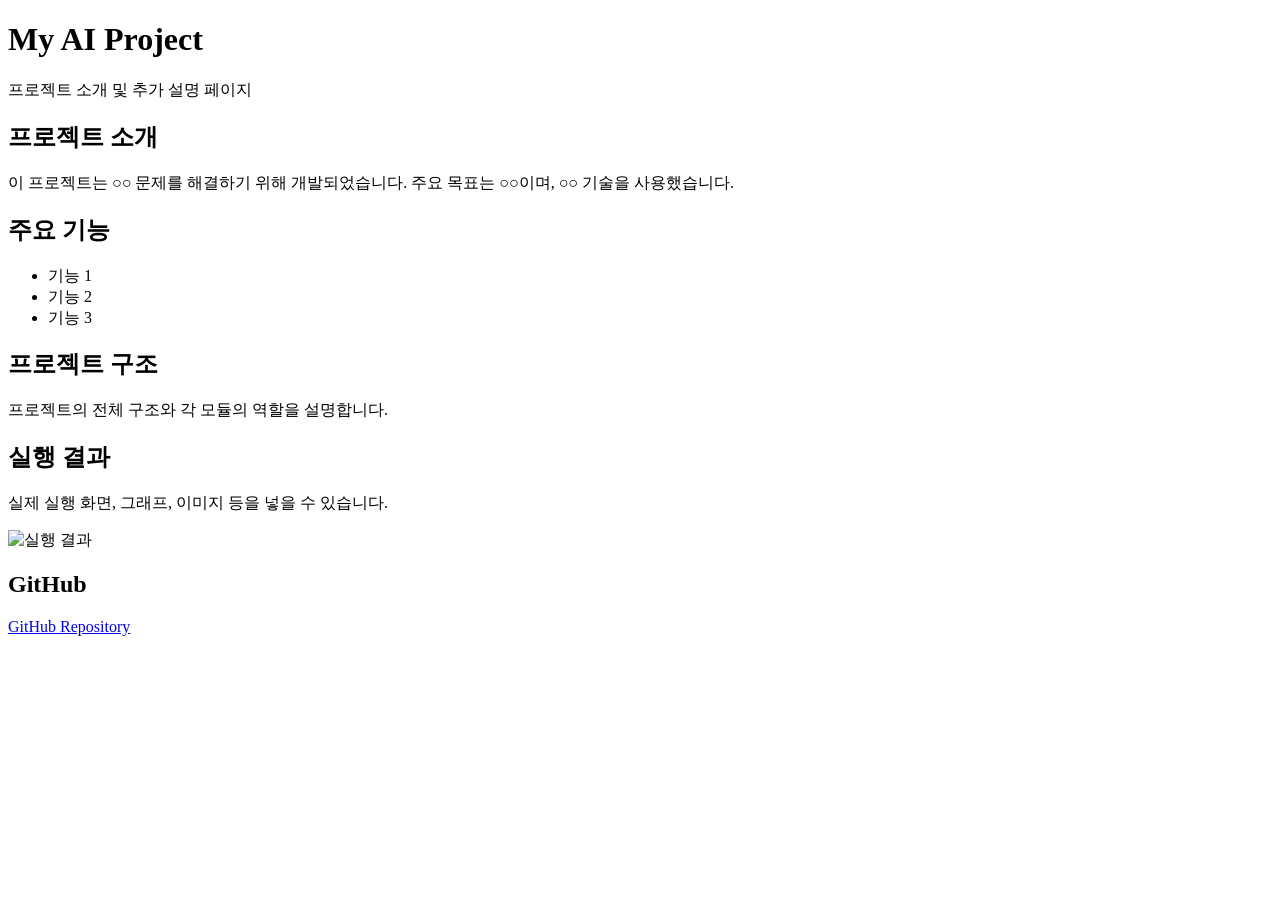
==== index.html @ e6c76c2b "Create index.html for project structure and content This HTML file serves as the main structure for " ====
<!DOCTYPE html>
<html lang="ko">
<head>
    <meta charset="UTF-8">
    <meta name="viewport" content="width=device-width, initial-scale=1.0">

    <title>My Project</title>

    <link rel="stylesheet" href="./style.css">
</head>

<body>

<header>
    <h1>My AI Project</h1>
    <p>프로젝트 소개 및 추가 설명 페이지</p>
</header>

<main>

    <section>
        <h2>프로젝트 소개</h2>

        <p>
            이 프로젝트는 ○○ 문제를 해결하기 위해 개발되었습니다.
            주요 목표는 ○○이며, ○○ 기술을 사용했습니다.
        </p>
    </section>


    <section>
        <h2>주요 기능</h2>

        <ul>
            <li>기능 1</li>
            <li>기능 2</li>
            <li>기능 3</li>
        </ul>
    </section>


    <section>
        <h2>프로젝트 구조</h2>

        <p>
            프로젝트의 전체 구조와 각 모듈의 역할을 설명합니다.
        </p>
    </section>


    <section>
        <h2>실행 결과</h2>

        <p>
            실제 실행 화면, 그래프, 이미지 등을 넣을 수 있습니다.
        </p>

        <img src="./images/result.png"
             alt="실행 결과"
             width="600">
    </section>


    <section>
        <h2>GitHub</h2>

        <a href="https://github.com/아이디/저장소이름">
            GitHub Repository
        </a>
    </section>

</main>

</body>
</html>
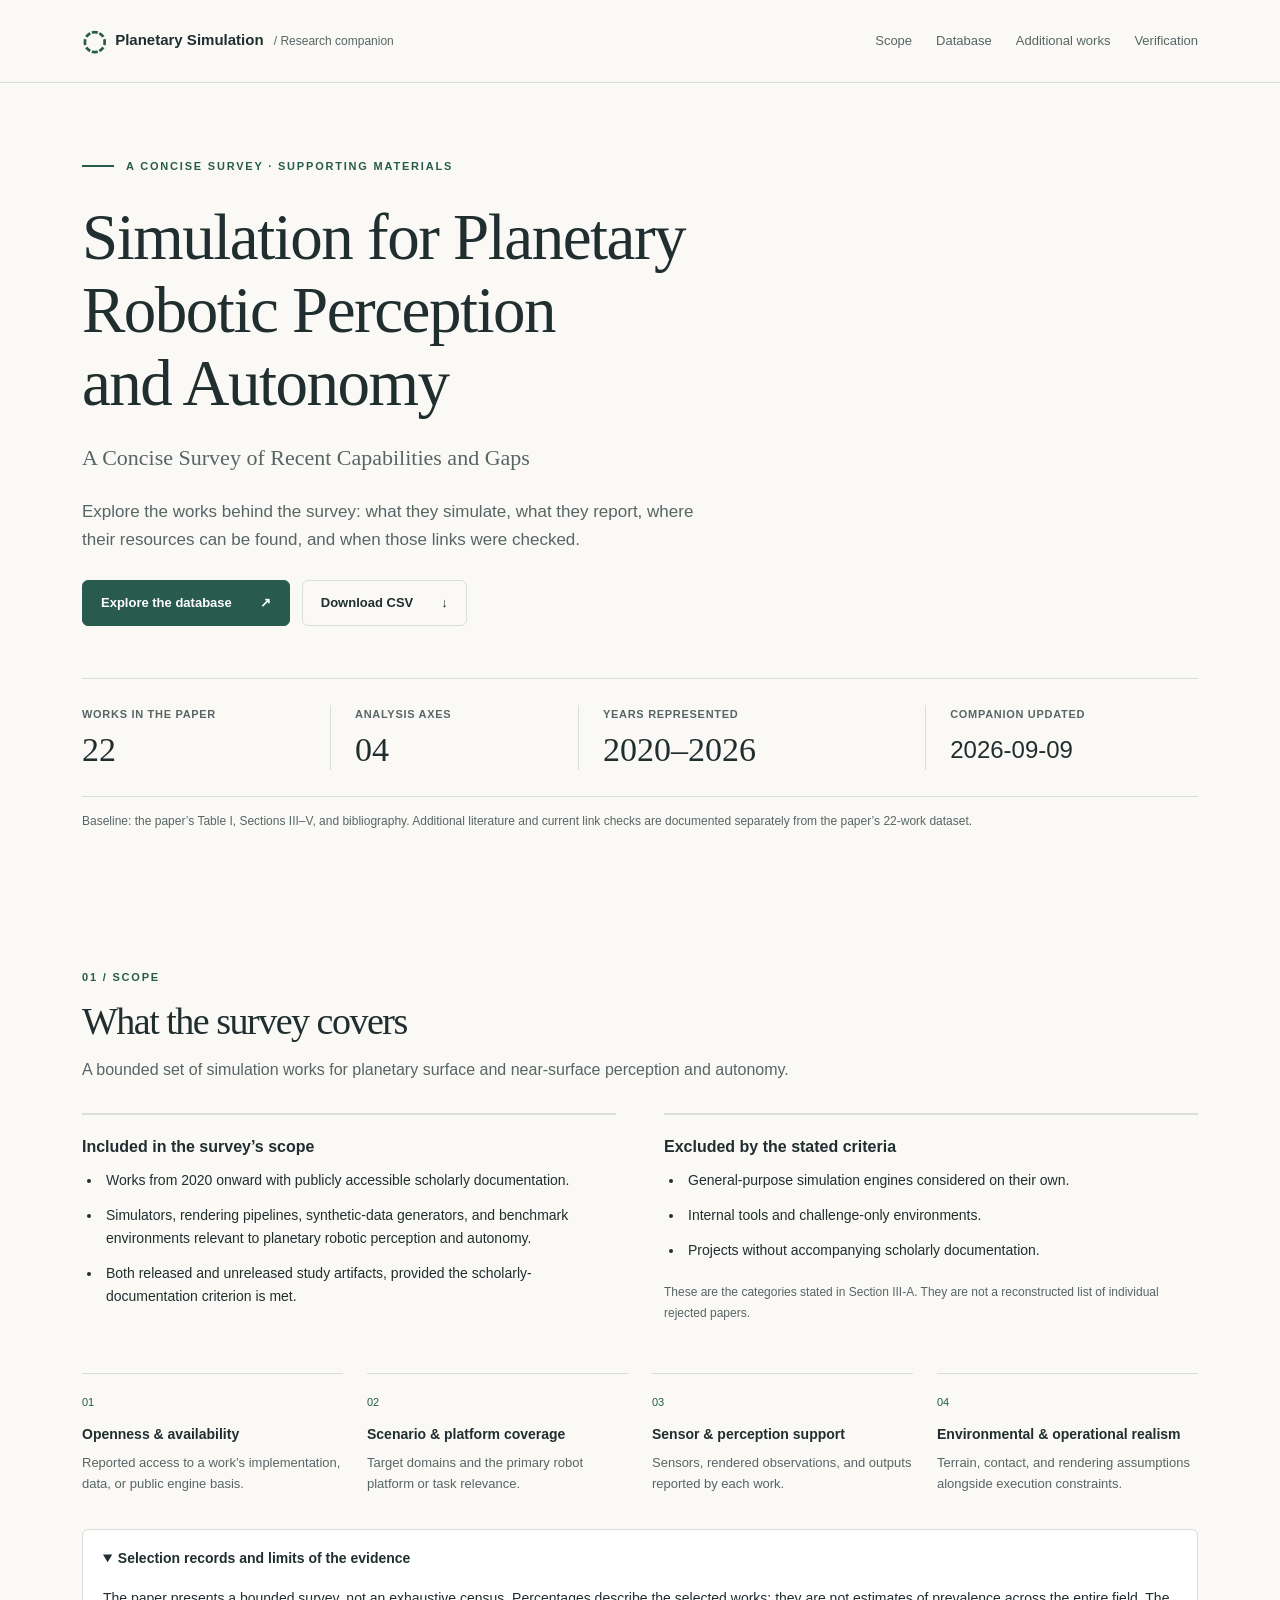
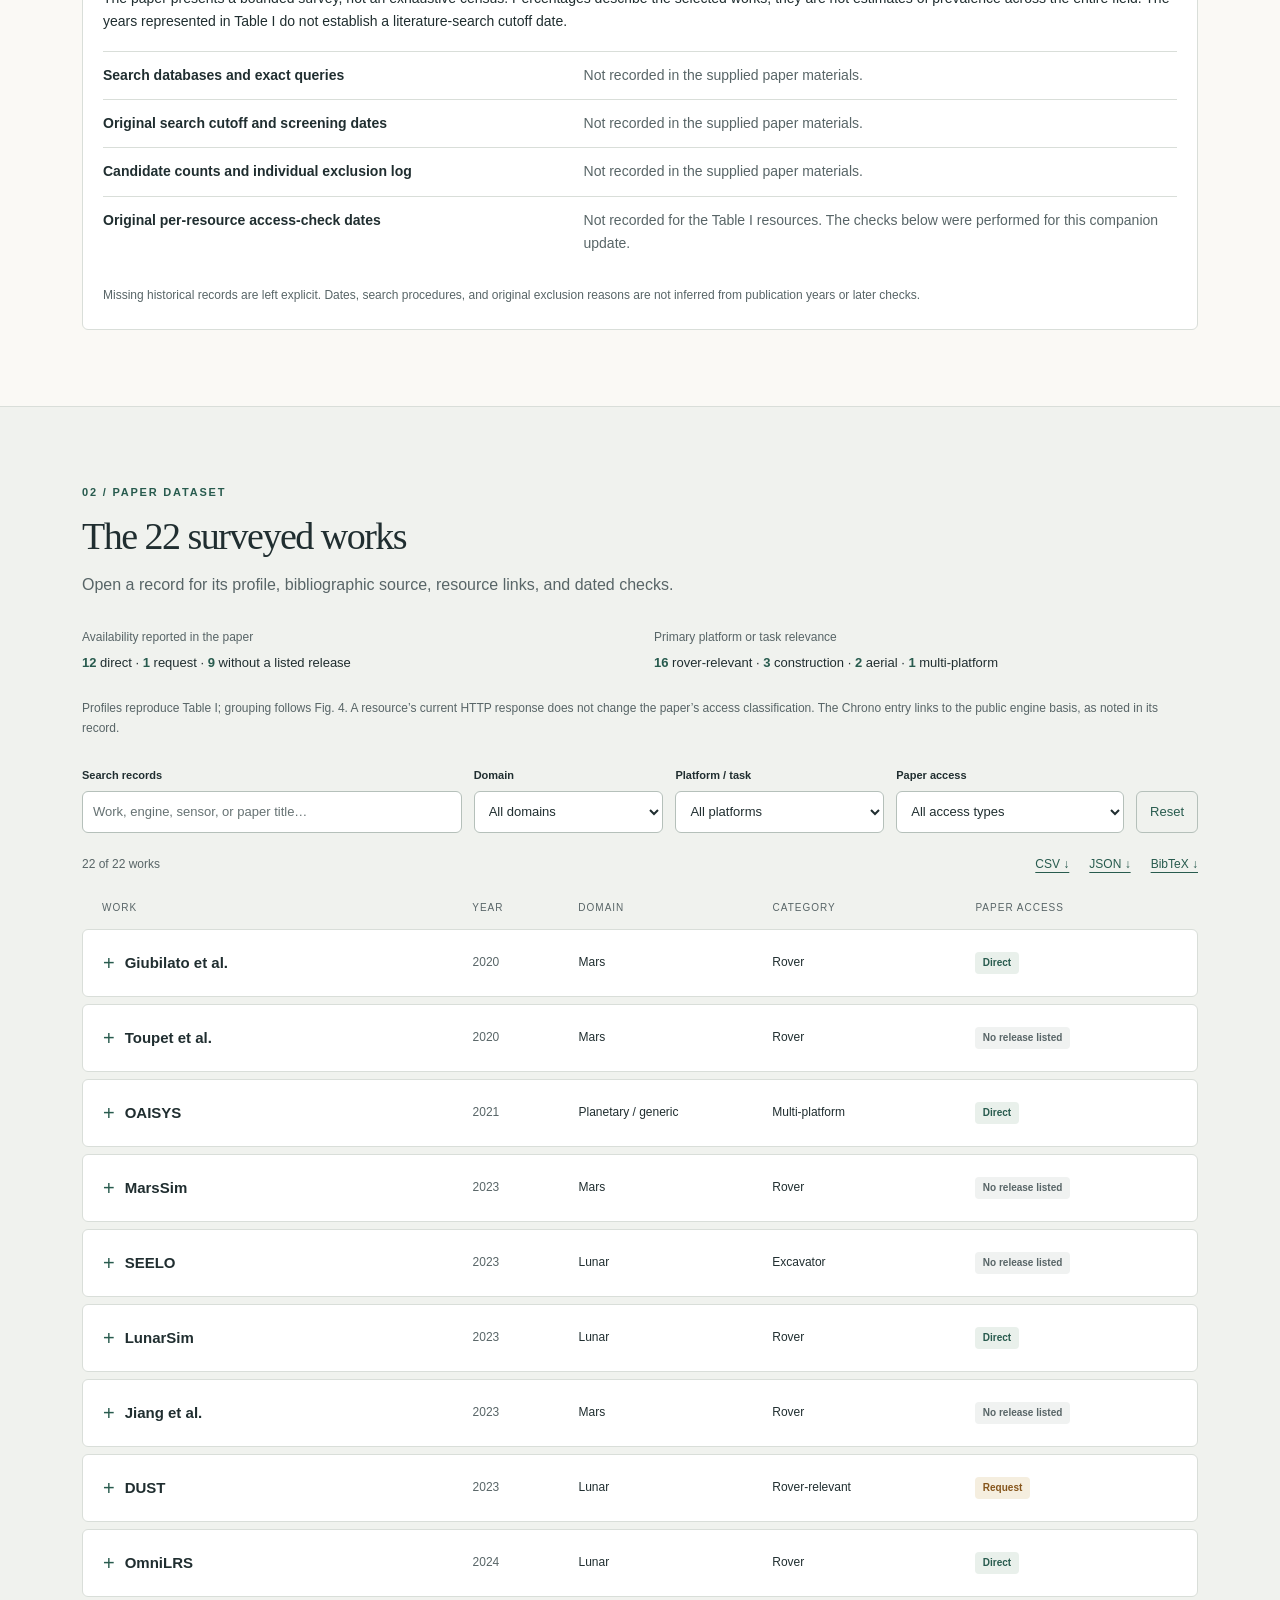
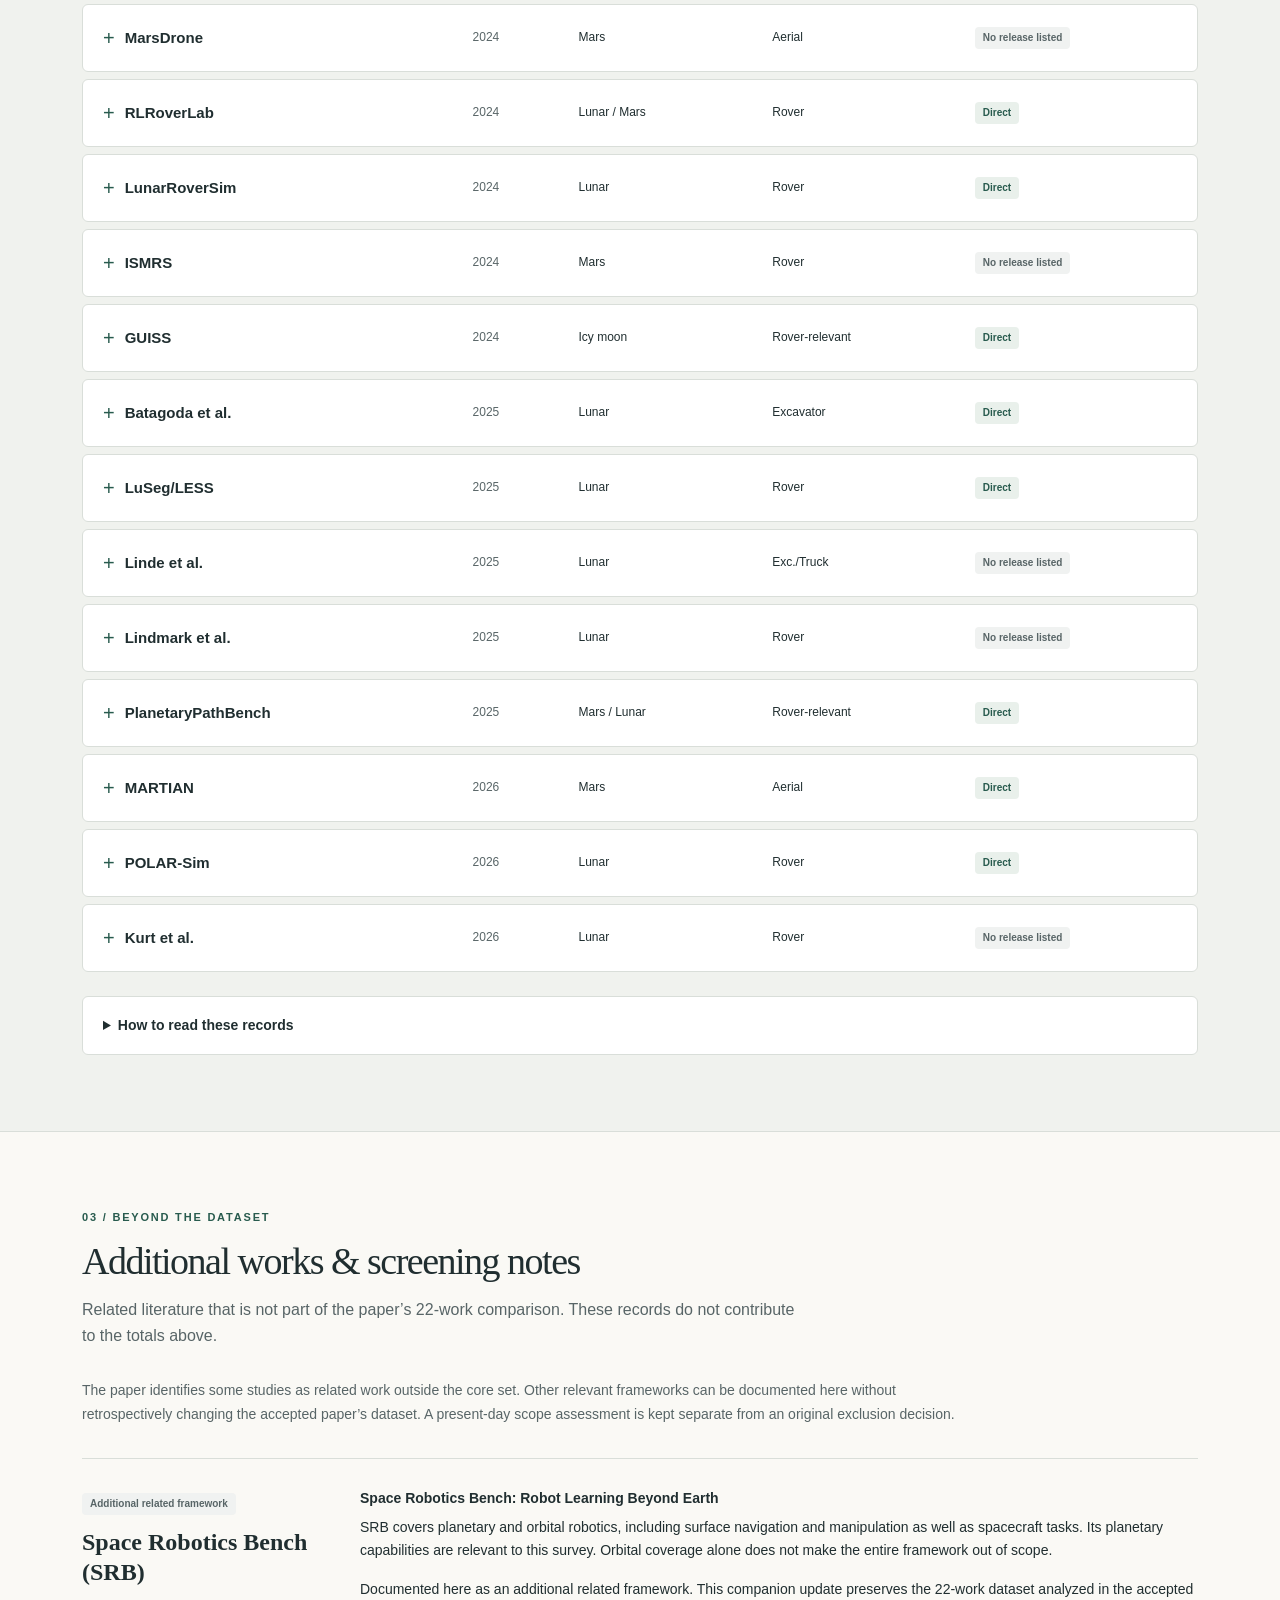
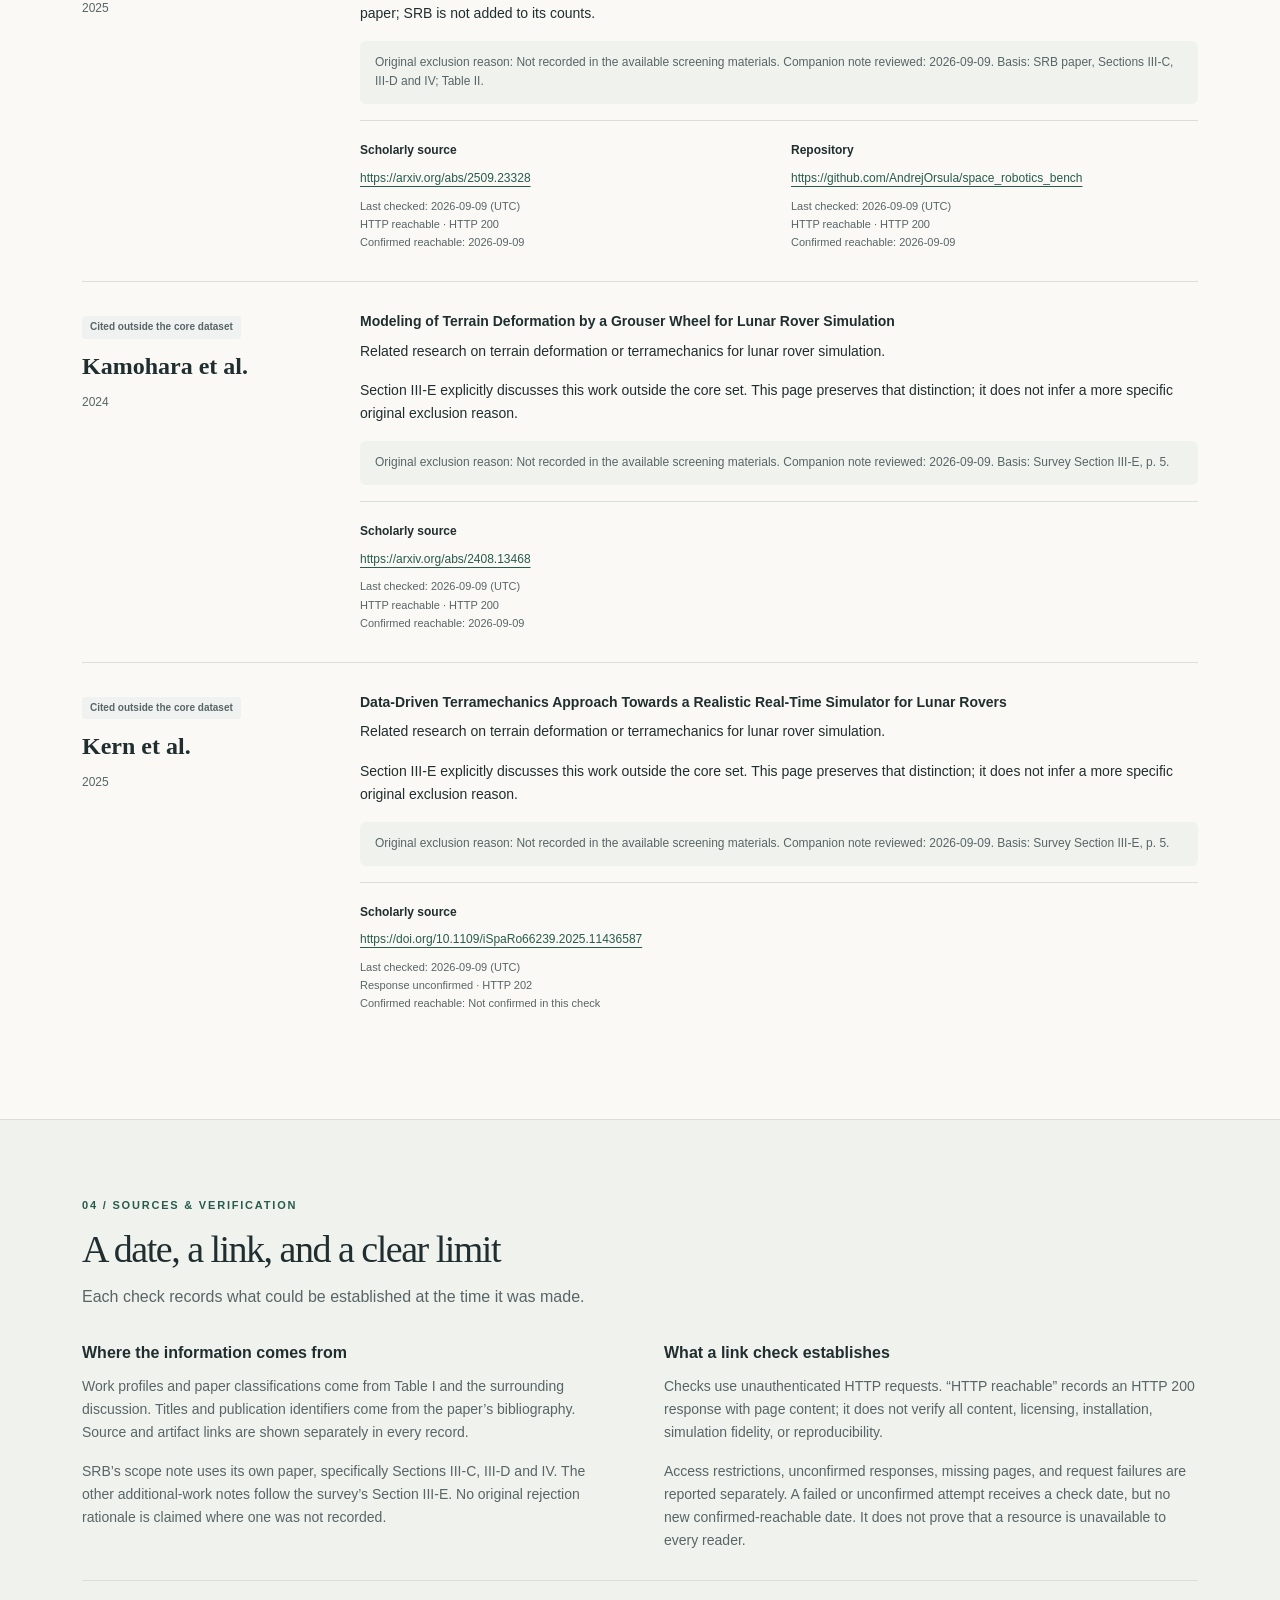
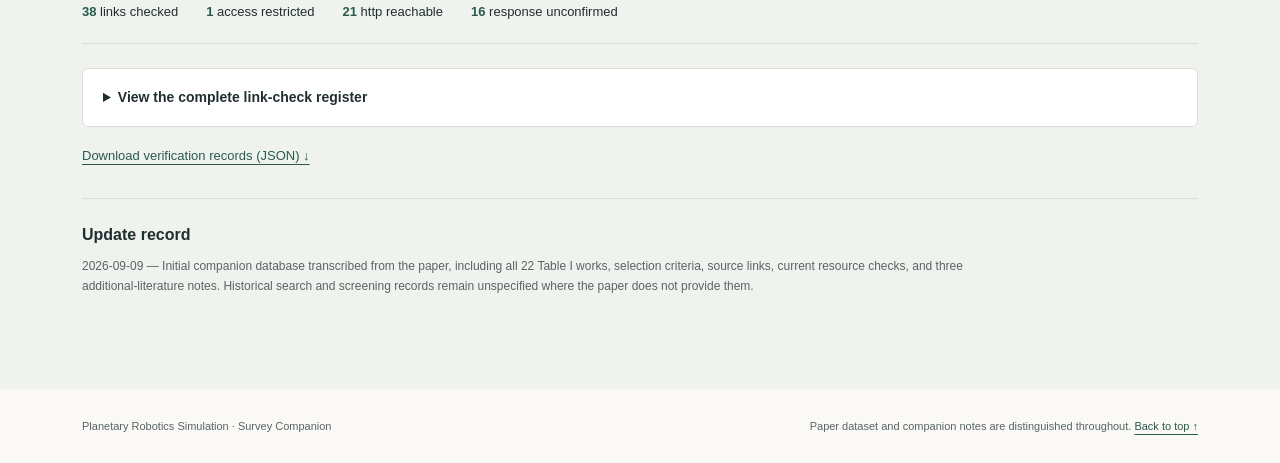
==== commit 73b38da1: "Project Page Initialize for Concise Planetary Robotic Simulation Survey" ====
--- a/index.html
+++ b/index.html
@@ -1,75 +1,103 @@
-<!DOCTYPE html>
-<html lang="ko">
+<!doctype html>
+<html lang="en">
 <head>
-    <meta charset="UTF-8">
-    <meta name="viewport" content="width=device-width, initial-scale=1.0">
-
-    <title>My Project</title>
-
-    <link rel="stylesheet" href="./style.css">
+  <meta charset="utf-8">
+  <meta name="viewport" content="width=device-width, initial-scale=1">
+  <meta name="description" content="The 22-work database, selection scope, source links, additional literature, and dated resource checks accompanying a concise survey of planetary robotics simulation.">
+  <meta name="color-scheme" content="light">
+  <title>Planetary Robotics Simulation — Survey Companion</title>
+  <link rel="icon" href="data:image/svg+xml,%3Csvg xmlns='http://www.w3.org/2000/svg' viewBox='0 0 40 40'%3E%3Crect width='40' height='40' rx='9' fill='%232c5c52'/%3E%3Ccircle cx='20' cy='20' r='11' fill='none' stroke='%23faf8f2' stroke-width='2'/%3E%3Cpath d='M5 25L35 15' stroke='%23faf8f2' stroke-width='2'/%3E%3C/svg%3E">
+  <link rel="stylesheet" href="./style.css">
+  <script src="./app.js" defer></script>
 </head>
-
 <body>
-
-<header>
-    <h1>My AI Project</h1>
-    <p>프로젝트 소개 및 추가 설명 페이지</p>
-</header>
-
-<main>
-
-    <section>
-        <h2>프로젝트 소개</h2>
-
-        <p>
-            이 프로젝트는 ○○ 문제를 해결하기 위해 개발되었습니다.
-            주요 목표는 ○○이며, ○○ 기술을 사용했습니다.
-        </p>
+  <a class="skip-link" href="#main">Skip to content</a>
+  <header class="site-header">
+    <a class="wordmark" href="#overview"><span class="orbit-mark" aria-hidden="true">◌</span> Planetary Simulation <span class="wordmark-note">/ Research companion</span></a>
+    <nav aria-label="Main navigation"><a href="#scope">Scope</a><a href="#database">Database</a><a href="#screening">Additional works</a><a href="#verification">Verification</a></nav>
+  </header>
+  <main id="main">
+    <section class="hero section-shell" id="overview" aria-labelledby="page-title">
+      <div class="eyebrow"><span class="small-rule"></span> A concise survey · Supporting materials</div>
+      <h1 id="page-title">Simulation for Planetary<br class="desktop-break"> Robotic Perception<br class="desktop-break"> and Autonomy</h1>
+      <p class="subtitle">A Concise Survey of Recent Capabilities and Gaps</p>
+      <p class="hero-intro">Explore the works behind the survey: what they simulate, what they report, where their resources can be found, and when those links were checked.</p>
+      <div class="hero-actions"><a class="button primary" href="#database">Explore the database <span aria-hidden="true">↗</span></a><a class="button secondary" href="./data/survey.csv" download>Download CSV <span aria-hidden="true">↓</span></a></div>
+      <dl class="stat-strip"><div><dt>Works in the paper</dt><dd>22</dd></div><div><dt>Analysis axes</dt><dd>04</dd></div><div><dt>Years represented</dt><dd>2020–2026</dd></div><div><dt>Companion updated</dt><dd class="date">2026-09-09</dd></div></dl>
+      <p class="source-line">Baseline: the paper’s Table I, Sections III–V, and bibliography. Additional literature and current link checks are documented separately from the paper’s 22-work dataset.</p>
     </section>
-
-
-    <section>
-        <h2>주요 기능</h2>
-
-        <ul>
-            <li>기능 1</li>
-            <li>기능 2</li>
-            <li>기능 3</li>
-        </ul>
+    <section class="section-shell" id="scope" aria-labelledby="scope-title">
+      <div class="section-heading"><span class="section-number">01 / Scope</span><h2 id="scope-title">What the survey covers</h2><p>A bounded set of simulation works for planetary surface and near-surface perception and autonomy.</p></div>
+      <div class="scope-grid">
+        <div><h3>Included in the survey’s scope</h3><ul class="plain-list"><li>Works from 2020 onward with publicly accessible scholarly documentation.</li><li>Simulators, rendering pipelines, synthetic-data generators, and benchmark environments relevant to planetary robotic perception and autonomy.</li><li>Both released and unreleased study artifacts, provided the scholarly-documentation criterion is met.</li></ul></div>
+        <div><h3>Excluded by the stated criteria</h3><ul class="plain-list"><li>General-purpose simulation engines considered on their own.</li><li>Internal tools and challenge-only environments.</li><li>Projects without accompanying scholarly documentation.</li></ul><p class="caption">These are the categories stated in Section III-A. They are not a reconstructed list of individual rejected papers.</p></div>
+      </div>
+      <div class="axes" aria-label="The four analysis axes">
+        <article><span>01</span><h3>Openness &amp; availability</h3><p>Reported access to a work’s implementation, data, or public engine basis.</p></article>
+        <article><span>02</span><h3>Scenario &amp; platform coverage</h3><p>Target domains and the primary robot platform or task relevance.</p></article>
+        <article><span>03</span><h3>Sensor &amp; perception support</h3><p>Sensors, rendered observations, and outputs reported by each work.</p></article>
+        <article><span>04</span><h3>Environmental &amp; operational realism</h3><p>Terrain, contact, and rendering assumptions alongside execution constraints.</p></article>
+      </div>
+      <details class="method-note" open><summary>Selection records and limits of the evidence</summary><div class="note-content">
+        <p>The paper presents a bounded survey, not an exhaustive census. Percentages describe the selected works; they are not estimates of prevalence across the entire field. The years represented in Table I do not establish a literature-search cutoff date.</p>
+        <dl class="method-fields"><div><dt>Search databases and exact queries</dt><dd>Not recorded in the supplied paper materials.</dd></div><div><dt>Original search cutoff and screening dates</dt><dd>Not recorded in the supplied paper materials.</dd></div><div><dt>Candidate counts and individual exclusion log</dt><dd>Not recorded in the supplied paper materials.</dd></div><div><dt>Original per-resource access-check dates</dt><dd>Not recorded for the Table I resources. The checks below were performed for this companion update.</dd></div></dl>
+        <p class="caption">Missing historical records are left explicit. Dates, search procedures, and original exclusion reasons are not inferred from publication years or later checks.</p>
+      </div></details>
     </section>
-
-
-    <section>
-        <h2>프로젝트 구조</h2>
-
-        <p>
-            프로젝트의 전체 구조와 각 모듈의 역할을 설명합니다.
-        </p>
+    <section class="database-section" id="database" aria-labelledby="database-title"><div class="section-shell">
+      <div class="section-heading"><span class="section-number">02 / Paper dataset</span><h2 id="database-title">The 22 surveyed works</h2><p>Open a record for its profile, bibliographic source, resource links, and dated checks.</p></div>
+      <div class="dataset-summary"><div><h3>Availability reported in the paper</h3><p><strong>12</strong> direct · <strong>1</strong> request · <strong>9</strong> without a listed release</p></div><div><h3>Primary platform or task relevance</h3><p><strong>16</strong> rover-relevant · <strong>3</strong> construction · <strong>2</strong> aerial · <strong>1</strong> multi-platform</p></div></div>
+      <p class="caption">Profiles reproduce Table I; grouping follows Fig. 4. A resource’s current HTTP response does not change the paper’s access classification. The Chrono entry links to the public engine basis, as noted in its record.</p>
+      <form id="filters" class="filter-bar" role="search" hidden>
+        <div class="search-field"><label for="search">Search records</label><input id="search" type="search" placeholder="Work, engine, sensor, or paper title…" autocomplete="off"></div>
+        <div><label for="domain">Domain</label><select id="domain"><option value="">All domains</option><option>Lunar</option><option>Mars</option><option>Cross-domain</option><option>Icy moon</option></select></div>
+        <div><label for="platform">Platform / task</label><select id="platform"><option value="">All platforms</option><option value="Rover-relevant">Rover-relevant</option><option>Construction</option><option>Aerial</option><option>Multi-platform</option></select></div>
+        <div><label for="access">Paper access</label><select id="access"><option value="">All access types</option><option>Direct</option><option>Request</option><option>No release listed</option></select></div>
+        <button class="reset-button" type="reset">Reset</button>
+      </form>
+      <div class="database-toolbar"><p id="record-count" role="status" aria-live="polite">22 of 22 works</p><div><a href="./data/survey.csv" download>CSV ↓</a><a href="./data/survey.json" download>JSON ↓</a><a href="./data/references.bib" download>BibTeX ↓</a></div></div>
+      <div class="record-head" aria-hidden="true"><span>Work</span><span>Year</span><span>Domain</span><span>Category</span><span>Paper access</span></div>
+      <div id="records"><details class="record" id="work-Giubilato2020" data-search="giubilato et al. 2020 mars rover rover-relevant gazebo r1 real st cam, 3d lidar, imu simulation framework for mobile robots in planetary-like environments giubilato, riccardo and others" data-domain="Mars" data-platform="Rover-relevant" data-access="Direct"><summary><span class="record-name">Giubilato et al.</span><span class="record-year">2020</span><span class="record-domain">Mars</span><span class="record-category">Rover</span><span class="badge badge-direct">Direct</span></summary><div class="record-body"><h3 class="record-title">Simulation Framework for Mobile Robots in Planetary-Like Environments</h3><p class="reference-line">Giubilato, Riccardo et al. · 2020 IEEE 7th International Workshop on Metrology for AeroSpace (MetroAeroSpace) · 2020</p><dl class="profile-fields"><div><dt>Reported category</dt><dd>Rover</dd></div><div><dt>Engine / tool</dt><dd>Gazebo</dd></div><div><dt>ROS support</dt><dd>R1</dd></div><div><dt>Terrain source</dt><dd>Real</dd></div><div><dt>Sensors / outputs</dt><dd>St Cam, 3D LiDAR, IMU</dd></div><div><dt>Paper reference</dt><dd>[23] · Table I, p. 4</dd></div></dl><div class="resource-grid"><div class="resource-block"><h4>Scholarly source</h4><a class="resource-url" href="https://doi.org/10.1109/MetroAeroSpace48742.2020.9160154">https://doi.org/10.1109/MetroAeroSpace48742.2020.9160154</a><p class="check-meta">Last checked: <time datetime="2026-09-09">2026-09-09</time> (UTC)<br>Response unconfirmed · HTTP 202<br>Confirmed reachable: Not confirmed in this check</p></div><div class="resource-block"><h4>Repository</h4><a class="resource-url" href="https://github.com/MorpheusPD/MarsSim">https://github.com/MorpheusPD/MarsSim</a><p class="check-meta">Last checked: <time datetime="2026-09-09">2026-09-09</time> (UTC)<br>HTTP reachable · HTTP 200<br>Confirmed reachable: 2026-09-09</p></div></div><p class="evidence-line">Evidence: Survey Table I, p. 4; bibliography reference [23]. Capabilities are transcribed from the survey, not independently benchmarked.</p></div></details>
+<details class="record" id="work-Toupet2020ENavSim" data-search="toupet et al. 2020 mars rover rover-relevant ros-based r1 simulated st cam, rover state a ros-based simulator for testing the enhanced autonomous navigation of the mars 2020 rover toupet, olivier and others" data-domain="Mars" data-platform="Rover-relevant" data-access="No release listed"><summary><span class="record-name">Toupet et al.</span><span class="record-year">2020</span><span class="record-domain">Mars</span><span class="record-category">Rover</span><span class="badge ">No release listed</span></summary><div class="record-body"><h3 class="record-title">A ROS-based Simulator for Testing the Enhanced Autonomous Navigation of the Mars 2020 Rover</h3><p class="reference-line">Toupet, Olivier et al. · 2020 IEEE Aerospace Conference · 2020</p><dl class="profile-fields"><div><dt>Reported category</dt><dd>Rover</dd></div><div><dt>Engine / tool</dt><dd>ROS-based</dd></div><div><dt>ROS support</dt><dd>R1</dd></div><div><dt>Terrain source</dt><dd>Simulated</dd></div><div><dt>Sensors / outputs</dt><dd>St Cam, rover state</dd></div><div><dt>Paper reference</dt><dd>[27] · Table I, p. 4</dd></div></dl><div class="resource-grid"><div class="resource-block"><h4>Scholarly source</h4><a class="resource-url" href="https://doi.org/10.1109/AERO47225.2020.9172345">https://doi.org/10.1109/AERO47225.2020.9172345</a><p class="check-meta">Last checked: <time datetime="2026-09-09">2026-09-09</time> (UTC)<br>Response unconfirmed · HTTP 202<br>Confirmed reachable: Not confirmed in this check</p></div><div class="resource-block"><h4>Study artifact</h4><p class="check-meta">No link recorded in the paper.</p></div></div><p class="evidence-line">Evidence: Survey Table I, p. 4; bibliography reference [27]. Capabilities are transcribed from the survey, not independently benchmarked.</p></div></details>
+<details class="record" id="work-Mueller2021" data-search="oaisys 2021 planetary / generic multi-platform multi-platform blender synthetic rgb-d (extensible) a photorealistic terrain simulation pipeline for unstructured outdoor environments müller, m. g. and others" data-domain="Cross-domain" data-platform="Multi-platform" data-access="Direct"><summary><span class="record-name">OAISYS</span><span class="record-year">2021</span><span class="record-domain">Planetary / generic</span><span class="record-category">Multi-platform</span><span class="badge badge-direct">Direct</span></summary><div class="record-body"><h3 class="record-title">A Photorealistic Terrain Simulation Pipeline for Unstructured Outdoor Environments</h3><p class="reference-line">Müller, M. G. et al. · 2021 IEEE/RSJ International Conference on Intelligent Robots and Systems (IROS) · 2021</p><dl class="profile-fields"><div><dt>Reported category</dt><dd>Multi-platform</dd></div><div><dt>Engine / tool</dt><dd>Blender</dd></div><div><dt>ROS support</dt><dd>Not reported</dd></div><div><dt>Terrain source</dt><dd>Synthetic</dd></div><div><dt>Sensors / outputs</dt><dd>RGB-D (extensible)</dd></div><div><dt>Paper reference</dt><dd>[8] · Table I, p. 4</dd></div></dl><div class="resource-grid"><div class="resource-block"><h4>Scholarly source</h4><a class="resource-url" href="https://doi.org/10.1109/IROS51168.2021.9636644">https://doi.org/10.1109/IROS51168.2021.9636644</a><p class="check-meta">Last checked: <time datetime="2026-09-09">2026-09-09</time> (UTC)<br>Response unconfirmed · HTTP 202<br>Confirmed reachable: Not confirmed in this check</p></div><div class="resource-block"><h4>Repository</h4><a class="resource-url" href="https://github.com/DLR-RM/oaisys">https://github.com/DLR-RM/oaisys</a><p class="check-meta">Last checked: <time datetime="2026-09-09">2026-09-09</time> (UTC)<br>HTTP reachable · HTTP 200<br>Confirmed reachable: 2026-09-09</p></div></div><p class="evidence-line">Evidence: Survey Table I, p. 4; bibliography reference [8]. Capabilities are transcribed from the survey, not independently benchmarked.</p></div></details>
+<details class="record" id="work-MarsSim2023" data-search="marssim 2023 mars rover rover-relevant gazebo r1 real mastcam marssim: a high-fidelity physical and visual simulation for mars rovers zhou, ruyi and others" data-domain="Mars" data-platform="Rover-relevant" data-access="No release listed"><summary><span class="record-name">MarsSim</span><span class="record-year">2023</span><span class="record-domain">Mars</span><span class="record-category">Rover</span><span class="badge ">No release listed</span></summary><div class="record-body"><h3 class="record-title">MarsSim: A High-Fidelity Physical and Visual Simulation for Mars Rovers</h3><p class="reference-line">Zhou, Ruyi et al. · IEEE Transactions on Aerospace and Electronic Systems · 2023</p><dl class="profile-fields"><div><dt>Reported category</dt><dd>Rover</dd></div><div><dt>Engine / tool</dt><dd>Gazebo</dd></div><div><dt>ROS support</dt><dd>R1</dd></div><div><dt>Terrain source</dt><dd>Real</dd></div><div><dt>Sensors / outputs</dt><dd>Mastcam</dd></div><div><dt>Paper reference</dt><dd>[24] · Table I, p. 4</dd></div></dl><div class="resource-grid"><div class="resource-block"><h4>Scholarly source</h4><a class="resource-url" href="https://doi.org/10.1109/TAES.2022.3207705">https://doi.org/10.1109/TAES.2022.3207705</a><p class="check-meta">Last checked: <time datetime="2026-09-09">2026-09-09</time> (UTC)<br>Response unconfirmed · HTTP 202<br>Confirmed reachable: Not confirmed in this check</p></div><div class="resource-block"><h4>Study artifact</h4><p class="check-meta">No link recorded in the paper.</p></div></div><p class="evidence-line">Evidence: Survey Table I, p. 4; bibliography reference [24]. Capabilities are transcribed from the survey, not independently benchmarked.</p></div></details>
+<details class="record" id="work-Cloud2023" data-search="seelo 2023 lunar excavator construction unity real vision, imu lunar excavator mission operations using dynamic movement primitives cloud, joseph m. and others" data-domain="Lunar" data-platform="Construction" data-access="No release listed"><summary><span class="record-name">SEELO</span><span class="record-year">2023</span><span class="record-domain">Lunar</span><span class="record-category">Excavator</span><span class="badge ">No release listed</span></summary><div class="record-body"><h3 class="record-title">Lunar Excavator Mission Operations Using Dynamic Movement Primitives</h3><p class="reference-line">Cloud, Joseph M. et al. · 2023 IEEE/RSJ International Conference on Intelligent Robots and Systems (IROS) · 2023</p><dl class="profile-fields"><div><dt>Reported category</dt><dd>Excavator</dd></div><div><dt>Engine / tool</dt><dd>Unity</dd></div><div><dt>ROS support</dt><dd>Not reported</dd></div><div><dt>Terrain source</dt><dd>Real</dd></div><div><dt>Sensors / outputs</dt><dd>Vision, IMU</dd></div><div><dt>Paper reference</dt><dd>[10] · Table I, p. 4</dd></div></dl><div class="resource-grid"><div class="resource-block"><h4>Scholarly source</h4><a class="resource-url" href="https://doi.org/10.1109/IROS55552.2023.10342005">https://doi.org/10.1109/IROS55552.2023.10342005</a><p class="check-meta">Last checked: <time datetime="2026-09-09">2026-09-09</time> (UTC)<br>Response unconfirmed · HTTP 202<br>Confirmed reachable: Not confirmed in this check</p></div><div class="resource-block"><h4>Study artifact</h4><p class="check-meta">No link recorded in the paper.</p></div></div><p class="evidence-line">Evidence: Survey Table I, p. 4; bibliography reference [10]. Capabilities are transcribed from the survey, not independently benchmarked.</p></div></details>
+<details class="record" id="work-LunarSim2023" data-search="lunarsim 2023 lunar rover rover-relevant unity r2 synthetic rgb-d, imu lunarsim: lunar rover simulator focused on high visual fidelity and ros 2 integration for advanced computer vision algorithm development pieczyński, dominik and others" data-domain="Lunar" data-platform="Rover-relevant" data-access="Direct"><summary><span class="record-name">LunarSim</span><span class="record-year">2023</span><span class="record-domain">Lunar</span><span class="record-category">Rover</span><span class="badge badge-direct">Direct</span></summary><div class="record-body"><h3 class="record-title">LunarSim: Lunar Rover Simulator Focused on High Visual Fidelity and ROS 2 Integration for Advanced Computer Vision Algorithm Development</h3><p class="reference-line">Pieczyński, Dominik et al. · Applied Sciences · 2023</p><dl class="profile-fields"><div><dt>Reported category</dt><dd>Rover</dd></div><div><dt>Engine / tool</dt><dd>Unity</dd></div><div><dt>ROS support</dt><dd>R2</dd></div><div><dt>Terrain source</dt><dd>Synthetic</dd></div><div><dt>Sensors / outputs</dt><dd>RGB-D, IMU</dd></div><div><dt>Paper reference</dt><dd>[13] · Table I, p. 4</dd></div></dl><div class="resource-grid"><div class="resource-block"><h4>Scholarly source</h4><a class="resource-url" href="https://doi.org/10.3390/app132212401">https://doi.org/10.3390/app132212401</a><p class="check-meta">Last checked: <time datetime="2026-09-09">2026-09-09</time> (UTC)<br>Access restricted · HTTP 403<br>Confirmed reachable: Not confirmed in this check</p></div><div class="resource-block"><h4>Repository</h4><a class="resource-url" href="https://github.com/PUTvision/LunarSim">https://github.com/PUTvision/LunarSim</a><p class="check-meta">Last checked: <time datetime="2026-09-09">2026-09-09</time> (UTC)<br>HTTP reachable · HTTP 200<br>Confirmed reachable: 2026-09-09</p></div></div><p class="evidence-line">Evidence: Survey Table I, p. 4; bibliography reference [13]. Capabilities are transcribed from the survey, not independently benchmarked.</p></div></details>
+<details class="record" id="work-Yunn2023" data-search="jiang et al. 2023 mars rover rover-relevant blender synthetic rgb-d + sem a mars multi-terrain simulator using a modular terrain construction framework jiang, yun and others" data-domain="Mars" data-platform="Rover-relevant" data-access="No release listed"><summary><span class="record-name">Jiang et al.</span><span class="record-year">2023</span><span class="record-domain">Mars</span><span class="record-category">Rover</span><span class="badge ">No release listed</span></summary><div class="record-body"><h3 class="record-title">A Mars Multi-terrain Simulator Using a Modular Terrain Construction Framework</h3><p class="reference-line">Jiang, Yun et al. · 2023 IEEE 2nd Industrial Electronics Society Annual On-Line Conference (ONCON) · 2023</p><dl class="profile-fields"><div><dt>Reported category</dt><dd>Rover</dd></div><div><dt>Engine / tool</dt><dd>Blender</dd></div><div><dt>ROS support</dt><dd>Not reported</dd></div><div><dt>Terrain source</dt><dd>Synthetic</dd></div><div><dt>Sensors / outputs</dt><dd>RGB-D + Sem</dd></div><div><dt>Paper reference</dt><dd>[28] · Table I, p. 4</dd></div></dl><div class="resource-grid"><div class="resource-block"><h4>Scholarly source</h4><a class="resource-url" href="https://doi.org/10.1109/ONCON60463.2023.10431105">https://doi.org/10.1109/ONCON60463.2023.10431105</a><p class="check-meta">Last checked: <time datetime="2026-09-09">2026-09-09</time> (UTC)<br>Response unconfirmed · HTTP 202<br>Confirmed reachable: Not confirmed in this check</p></div><div class="resource-block"><h4>Study artifact</h4><p class="check-meta">No link recorded in the paper.</p></div></div><p class="evidence-line">Evidence: Survey Table I, p. 4; bibliography reference [28]. Capabilities are transcribed from the survey, not independently benchmarked.</p></div></details>
+<details class="record" id="work-DUST2023" data-search="dust 2023 lunar rover-relevant rover-relevant unreal engine real/dem rendered terrain views digital lunar exploration sites unreal simulation tool (dust) bingham, lee and others" data-domain="Lunar" data-platform="Rover-relevant" data-access="Request"><summary><span class="record-name">DUST</span><span class="record-year">2023</span><span class="record-domain">Lunar</span><span class="record-category">Rover-relevant</span><span class="badge badge-request">Request</span></summary><div class="record-body"><h3 class="record-title">Digital Lunar Exploration Sites Unreal Simulation Tool (DUST)</h3><p class="reference-line">Bingham, Lee et al. · 2023 IEEE Aerospace Conference · 2023</p><dl class="profile-fields"><div><dt>Reported category</dt><dd>Rover-relevant</dd></div><div><dt>Engine / tool</dt><dd>Unreal Engine</dd></div><div><dt>ROS support</dt><dd>Not reported</dd></div><div><dt>Terrain source</dt><dd>Real/DEM</dd></div><div><dt>Sensors / outputs</dt><dd>Rendered terrain views</dd></div><div><dt>Paper reference</dt><dd>[16] · Table I, p. 4</dd></div></dl><div class="resource-grid"><div class="resource-block"><h4>Scholarly source</h4><a class="resource-url" href="https://doi.org/10.1109/AERO55745.2023.10115607">https://doi.org/10.1109/AERO55745.2023.10115607</a><p class="check-meta">Last checked: <time datetime="2026-09-09">2026-09-09</time> (UTC)<br>Response unconfirmed · HTTP 202<br>Confirmed reachable: Not confirmed in this check</p></div><div class="resource-block"><h4>Request portal</h4><a class="resource-url" href="https://software.nasa.gov/software/MSC-27522-1">https://software.nasa.gov/software/MSC-27522-1</a><p class="check-meta">Last checked: <time datetime="2026-09-09">2026-09-09</time> (UTC)<br>HTTP reachable · HTTP 200<br>Confirmed reachable: 2026-09-09</p></div></div><p class="evidence-line">Evidence: Survey Table I, p. 4; bibliography reference [16]. Capabilities are transcribed from the survey, not independently benchmarked.</p></div></details>
+<details class="record" id="work-Richard_2024" data-search="omnilrs 2024 lunar rover rover-relevant isaac sim r1/r2 real + proc. rgb-d, 2d/3d lidar, imu omnilrs: a photorealistic simulator for lunar robotics richard, antoine and others" data-domain="Lunar" data-platform="Rover-relevant" data-access="Direct"><summary><span class="record-name">OmniLRS</span><span class="record-year">2024</span><span class="record-domain">Lunar</span><span class="record-category">Rover</span><span class="badge badge-direct">Direct</span></summary><div class="record-body"><h3 class="record-title">OmniLRS: A Photorealistic Simulator for Lunar Robotics</h3><p class="reference-line">Richard, Antoine et al. · 2024 IEEE International Conference on Robotics and Automation (ICRA) · 2024</p><dl class="profile-fields"><div><dt>Reported category</dt><dd>Rover</dd></div><div><dt>Engine / tool</dt><dd>Isaac Sim</dd></div><div><dt>ROS support</dt><dd>R1/R2</dd></div><div><dt>Terrain source</dt><dd>Real + proc.</dd></div><div><dt>Sensors / outputs</dt><dd>RGB-D, 2D/3D LiDAR, IMU</dd></div><div><dt>Paper reference</dt><dd>[9] · Table I, p. 4</dd></div></dl><div class="resource-grid"><div class="resource-block"><h4>Scholarly source</h4><a class="resource-url" href="https://doi.org/10.1109/ICRA57147.2024.10610026">https://doi.org/10.1109/ICRA57147.2024.10610026</a><p class="check-meta">Last checked: <time datetime="2026-09-09">2026-09-09</time> (UTC)<br>Response unconfirmed · HTTP 202<br>Confirmed reachable: Not confirmed in this check</p></div><div class="resource-block"><h4>Repository</h4><a class="resource-url" href="https://github.com/OmniLRS/OmniLRS">https://github.com/OmniLRS/OmniLRS</a><p class="check-meta">Last checked: <time datetime="2026-09-09">2026-09-09</time> (UTC)<br>HTTP reachable · HTTP 200<br>Confirmed reachable: 2026-09-09</p></div></div><p class="evidence-line">Evidence: Survey Table I, p. 4; bibliography reference [9]. Capabilities are transcribed from the survey, not independently benchmarked.</p></div></details>
+<details class="record" id="work-MarsDrone2024" data-search="marsdrone 2024 mars aerial aerial unreal engine real cam, alt, inc, imu marsdrone: a next-generation simulation system for mars unmanned aerial vehicles zhang, guoxing and li, qiuping" data-domain="Mars" data-platform="Aerial" data-access="No release listed"><summary><span class="record-name">MarsDrone</span><span class="record-year">2024</span><span class="record-domain">Mars</span><span class="record-category">Aerial</span><span class="badge ">No release listed</span></summary><div class="record-body"><h3 class="record-title">MarsDrone: A Next-Generation Simulation System for Mars Unmanned Aerial Vehicles</h3><p class="reference-line">Zhang, Guoxing and Li, Qiuping · 2024 IEEE Aerospace Conference · 2024</p><dl class="profile-fields"><div><dt>Reported category</dt><dd>Aerial</dd></div><div><dt>Engine / tool</dt><dd>Unreal Engine</dd></div><div><dt>ROS support</dt><dd>Not reported</dd></div><div><dt>Terrain source</dt><dd>Real</dd></div><div><dt>Sensors / outputs</dt><dd>Cam, Alt, Inc, IMU</dd></div><div><dt>Paper reference</dt><dd>[25] · Table I, p. 4</dd></div></dl><div class="resource-grid"><div class="resource-block"><h4>Scholarly source</h4><a class="resource-url" href="https://doi.org/10.1109/AERO58975.2024.10521330">https://doi.org/10.1109/AERO58975.2024.10521330</a><p class="check-meta">Last checked: <time datetime="2026-09-09">2026-09-09</time> (UTC)<br>Response unconfirmed · HTTP 202<br>Confirmed reachable: Not confirmed in this check</p></div><div class="resource-block"><h4>Study artifact</h4><p class="check-meta">No link recorded in the paper.</p></div></div><p class="evidence-line">Evidence: Survey Table I, p. 4; bibliography reference [25]. Capabilities are transcribed from the survey, not independently benchmarked.</p></div></details>
+<details class="record" id="work-RLRoverLAB2024" data-search="rlroverlab 2024 lunar / mars rover rover-relevant isaac sim synthetic rgb cam rlroverlab: an advanced reinforcement learning suite for planetary rover simulation and training mortensen, anton bjørndahl and bøgh, simon" data-domain="Cross-domain" data-platform="Rover-relevant" data-access="Direct"><summary><span class="record-name">RLRoverLab</span><span class="record-year">2024</span><span class="record-domain">Lunar / Mars</span><span class="record-category">Rover</span><span class="badge badge-direct">Direct</span></summary><div class="record-body"><h3 class="record-title">RLRoverLAB: An Advanced Reinforcement Learning Suite for Planetary Rover Simulation and Training</h3><p class="reference-line">Mortensen, Anton Bjørndahl and Bøgh, Simon · 2024 International Conference on Space Robotics (iSpaRo) · 2024</p><dl class="profile-fields"><div><dt>Reported category</dt><dd>Rover</dd></div><div><dt>Engine / tool</dt><dd>Isaac Sim</dd></div><div><dt>ROS support</dt><dd>Not reported</dd></div><div><dt>Terrain source</dt><dd>Synthetic</dd></div><div><dt>Sensors / outputs</dt><dd>RGB Cam</dd></div><div><dt>Paper reference</dt><dd>[20] · Table I, p. 4</dd></div></dl><div class="resource-grid"><div class="resource-block"><h4>Scholarly source</h4><a class="resource-url" href="https://doi.org/10.1109/iSpaRo60631.2024.10687686">https://doi.org/10.1109/iSpaRo60631.2024.10687686</a><p class="check-meta">Last checked: <time datetime="2026-09-09">2026-09-09</time> (UTC)<br>Response unconfirmed · HTTP 202<br>Confirmed reachable: Not confirmed in this check</p></div><div class="resource-block"><h4>Repository</h4><a class="resource-url" href="https://github.com/abmoRobotics/RLRoverLab">https://github.com/abmoRobotics/RLRoverLab</a><p class="check-meta">Last checked: <time datetime="2026-09-09">2026-09-09</time> (UTC)<br>HTTP reachable · HTTP 200<br>Confirmed reachable: 2026-09-09</p></div></div><p class="evidence-line">Evidence: Survey Table I, p. 4; bibliography reference [20]. Capabilities are transcribed from the survey, not independently benchmarked.</p></div></details>
+<details class="record" id="work-LunarRoverSim2024" data-search="lunarroversim 2024 lunar rover rover-relevant pybullet config. lunar rgb-d + seg development of a lunar rover simulator with an interface for reinforcement learning khunmaturod, assawayut and chang, dong" data-domain="Lunar" data-platform="Rover-relevant" data-access="Direct"><summary><span class="record-name">LunarRoverSim</span><span class="record-year">2024</span><span class="record-domain">Lunar</span><span class="record-category">Rover</span><span class="badge badge-direct">Direct</span></summary><div class="record-body"><h3 class="record-title">Development of a Lunar Rover Simulator with an Interface for Reinforcement Learning</h3><p class="reference-line">Khunmaturod, Assawayut and Chang, Dong · Venue not specified in the bibliography · 2024</p><dl class="profile-fields"><div><dt>Reported category</dt><dd>Rover</dd></div><div><dt>Engine / tool</dt><dd>PyBullet</dd></div><div><dt>ROS support</dt><dd>Not reported</dd></div><div><dt>Terrain source</dt><dd>Config. lunar</dd></div><div><dt>Sensors / outputs</dt><dd>RGB-D + Seg</dd></div><div><dt>Paper reference</dt><dd>[17] · Table I, p. 4</dd></div></dl><div class="resource-grid"><div class="resource-block"><h4>Scholarly source</h4><a class="resource-url" href="https://doi.org/10.1109/CACRE62362.2024.10634867">https://doi.org/10.1109/CACRE62362.2024.10634867</a><p class="check-meta">Last checked: <time datetime="2026-09-09">2026-09-09</time> (UTC)<br>Response unconfirmed · HTTP 202<br>Confirmed reachable: Not confirmed in this check</p></div><div class="resource-block"><h4>Repository</h4><a class="resource-url" href="https://github.com/assawayut/LunarRoverSim">https://github.com/assawayut/LunarRoverSim</a><p class="check-meta">Last checked: <time datetime="2026-09-09">2026-09-09</time> (UTC)<br>HTTP reachable · HTTP 200<br>Confirmed reachable: 2026-09-09</p></div></div><p class="evidence-line">Evidence: Survey Table I, p. 4; bibliography reference [17]. Capabilities are transcribed from the survey, not independently benchmarked.</p></div></details>
+<details class="record" id="work-ISMRS2024" data-search="ismrs 2024 mars rover rover-relevant isaac sim r2 real st cam, imu, lidar, enc high fidelity mars rover simulation platform based on digital twin and machine learning integration: innovation and application of ismrs wan, gang and others" data-domain="Mars" data-platform="Rover-relevant" data-access="No release listed"><summary><span class="record-name">ISMRS</span><span class="record-year">2024</span><span class="record-domain">Mars</span><span class="record-category">Rover</span><span class="badge ">No release listed</span></summary><div class="record-body"><h3 class="record-title">High fidelity Mars Rover simulation platform based on digital twin and machine learning integration: Innovation and application of ISMRS</h3><p class="reference-line">Wan, Gang et al. · Venue not specified in the bibliography · 2024</p><dl class="profile-fields"><div><dt>Reported category</dt><dd>Rover</dd></div><div><dt>Engine / tool</dt><dd>Isaac Sim</dd></div><div><dt>ROS support</dt><dd>R2</dd></div><div><dt>Terrain source</dt><dd>Real</dd></div><div><dt>Sensors / outputs</dt><dd>St Cam, IMU, LiDAR, Enc</dd></div><div><dt>Paper reference</dt><dd>[29] · Table I, p. 4</dd></div></dl><div class="resource-grid"><div class="resource-block"><h4>Scholarly source</h4><a class="resource-url" href="https://doi.org/10.21203/rs.3.rs-4851864/v1">https://doi.org/10.21203/rs.3.rs-4851864/v1</a><p class="check-meta">Last checked: <time datetime="2026-09-09">2026-09-09</time> (UTC)<br>HTTP reachable · HTTP 200<br>Confirmed reachable: 2026-09-09</p></div><div class="resource-block"><h4>Study artifact</h4><p class="check-meta">No link recorded in the paper.</p></div></div><p class="evidence-line">Evidence: Survey Table I, p. 4; bibliography reference [29]. Capabilities are transcribed from the survey, not independently benchmarked.</p></div></details>
+<details class="record" id="work-GUISS2024" data-search="guiss 2024 icy moon rover-relevant rover-relevant blender-based synthetic stereo imagery icy moon surface simulation and stereo depth estimation for sampling autonomy bhaskara, ramchander and others" data-domain="Icy moon" data-platform="Rover-relevant" data-access="Direct"><summary><span class="record-name">GUISS</span><span class="record-year">2024</span><span class="record-domain">Icy moon</span><span class="record-category">Rover-relevant</span><span class="badge badge-direct">Direct</span></summary><div class="record-body"><h3 class="record-title">Icy Moon Surface Simulation and Stereo Depth Estimation for Sampling Autonomy</h3><p class="reference-line">Bhaskara, Ramchander et al. · 2024 IEEE Aerospace Conference · 2024</p><dl class="profile-fields"><div><dt>Reported category</dt><dd>Rover-relevant</dd></div><div><dt>Engine / tool</dt><dd>Blender-based</dd></div><div><dt>ROS support</dt><dd>Not reported</dd></div><div><dt>Terrain source</dt><dd>Synthetic</dd></div><div><dt>Sensors / outputs</dt><dd>Stereo imagery</dd></div><div><dt>Paper reference</dt><dd>[21] · Table I, p. 4</dd></div></dl><div class="resource-grid"><div class="resource-block"><h4>Scholarly source</h4><a class="resource-url" href="https://doi.org/10.1109/aero58975.2024.10521439">https://doi.org/10.1109/aero58975.2024.10521439</a><p class="check-meta">Last checked: <time datetime="2026-09-09">2026-09-09</time> (UTC)<br>Response unconfirmed · HTTP 202<br>Confirmed reachable: Not confirmed in this check</p></div><div class="resource-block"><h4>Repository</h4><a class="resource-url" href="https://github.com/nasa-jpl/guiss">https://github.com/nasa-jpl/guiss</a><p class="check-meta">Last checked: <time datetime="2026-09-09">2026-09-09</time> (UTC)<br>HTTP reachable · HTTP 200<br>Confirmed reachable: 2026-09-09</p></div></div><p class="evidence-line">Evidence: Survey Table I, p. 4; bibliography reference [21]. Capabilities are transcribed from the survey, not independently benchmarked.</p></div></details>
+<details class="record" id="work-Chrono2024" data-search="batagoda et al. 2025 lunar excavator construction chrono r2 real (earth) cam, sensor sim. a physics-based sensor simulation environment for lunar ground operations batagoda, nevindu m. and others" data-domain="Lunar" data-platform="Construction" data-access="Direct"><summary><span class="record-name">Batagoda et al.</span><span class="record-year">2025</span><span class="record-domain">Lunar</span><span class="record-category">Excavator</span><span class="badge badge-direct">Direct</span></summary><div class="record-body"><h3 class="record-title">A Physics-Based Sensor Simulation Environment for Lunar Ground Operations</h3><p class="reference-line">Batagoda, Nevindu M. et al. · 2025 IEEE Aerospace Conference · 2025</p><dl class="profile-fields"><div><dt>Reported category</dt><dd>Excavator</dd></div><div><dt>Engine / tool</dt><dd>Chrono</dd></div><div><dt>ROS support</dt><dd>R2</dd></div><div><dt>Terrain source</dt><dd>Real (Earth)</dd></div><div><dt>Sensors / outputs</dt><dd>Cam, sensor sim.</dd></div><div><dt>Paper reference</dt><dd>[14] · Table I, p. 4</dd></div></dl><div class="resource-grid"><div class="resource-block"><h4>Scholarly source</h4><a class="resource-url" href="https://doi.org/10.1109/AERO63441.2025.11068496">https://doi.org/10.1109/AERO63441.2025.11068496</a><p class="check-meta">Last checked: <time datetime="2026-09-09">2026-09-09</time> (UTC)<br>Response unconfirmed · HTTP 202<br>Confirmed reachable: Not confirmed in this check</p></div><div class="resource-block"><h4>Engine repository</h4><a class="resource-url" href="https://github.com/projectchrono/chrono">https://github.com/projectchrono/chrono</a><p class="check-meta">Last checked: <time datetime="2026-09-09">2026-09-09</time> (UTC)<br>HTTP reachable · HTTP 200<br>Confirmed reachable: 2026-09-09</p></div></div><p class="record-note">The linked repository is the public Chrono engine basis; it does not establish release of the study-specific experiments.</p><p class="evidence-line">Evidence: Survey Table I, p. 4; bibliography reference [14]. Capabilities are transcribed from the survey, not independently benchmarked.</p></div></details>
+<details class="record" id="work-LuSeg2025" data-search="luseg/less 2025 lunar rover rover-relevant ue + airsim r1/r2 rgb-d + seg luseg: efficient negative and positive obstacles segmentation via contrast-driven multi-modal feature fusion on the lunar jiao, shuaifeng and others" data-domain="Lunar" data-platform="Rover-relevant" data-access="Direct"><summary><span class="record-name">LuSeg/LESS</span><span class="record-year">2025</span><span class="record-domain">Lunar</span><span class="record-category">Rover</span><span class="badge badge-direct">Direct</span></summary><div class="record-body"><h3 class="record-title">LuSeg: Efficient Negative and Positive Obstacles Segmentation via Contrast-Driven Multi-Modal Feature Fusion on the Lunar</h3><p class="reference-line">Jiao, Shuaifeng et al. · 2025 IEEE/RSJ International Conference on Intelligent Robots and Systems (IROS) · 2025</p><dl class="profile-fields"><div><dt>Reported category</dt><dd>Rover</dd></div><div><dt>Engine / tool</dt><dd>UE + AirSim</dd></div><div><dt>ROS support</dt><dd>R1/R2</dd></div><div><dt>Terrain source</dt><dd>Not reported</dd></div><div><dt>Sensors / outputs</dt><dd>RGB-D + Seg</dd></div><div><dt>Paper reference</dt><dd>[18] · Table I, p. 4</dd></div></dl><div class="resource-grid"><div class="resource-block"><h4>Scholarly source</h4><a class="resource-url" href="https://doi.org/10.1109/IROS60139.2025.11246916">https://doi.org/10.1109/IROS60139.2025.11246916</a><p class="check-meta">Last checked: <time datetime="2026-09-09">2026-09-09</time> (UTC)<br>Response unconfirmed · HTTP 202<br>Confirmed reachable: Not confirmed in this check</p></div><div class="resource-block"><h4>Repository</h4><a class="resource-url" href="https://github.com/nubot-nudt/LuSeg">https://github.com/nubot-nudt/LuSeg</a><p class="check-meta">Last checked: <time datetime="2026-09-09">2026-09-09</time> (UTC)<br>HTTP reachable · HTTP 200<br>Confirmed reachable: 2026-09-09</p></div></div><p class="evidence-line">Evidence: Survey Table I, p. 4; bibliography reference [18]. Capabilities are transcribed from the survey, not independently benchmarked.</p></div></details>
+<details class="record" id="work-Mattias2025" data-search="linde et al. 2025 lunar exc./truck construction agx dynamics r2 synthetic observation sensor a simulation framework for autonomous lunar construction work mattias linde and others" data-domain="Lunar" data-platform="Construction" data-access="No release listed"><summary><span class="record-name">Linde et al.</span><span class="record-year">2025</span><span class="record-domain">Lunar</span><span class="record-category">Exc./Truck</span><span class="badge ">No release listed</span></summary><div class="record-body"><h3 class="record-title">A simulation framework for autonomous lunar construction work</h3><p class="reference-line">Mattias Linde et al. · arXiv:2505.22091 · 2025</p><dl class="profile-fields"><div><dt>Reported category</dt><dd>Exc./Truck</dd></div><div><dt>Engine / tool</dt><dd>AGX Dynamics</dd></div><div><dt>ROS support</dt><dd>R2</dd></div><div><dt>Terrain source</dt><dd>Synthetic</dd></div><div><dt>Sensors / outputs</dt><dd>Observation sensor</dd></div><div><dt>Paper reference</dt><dd>[15] · Table I, p. 4</dd></div></dl><div class="resource-grid"><div class="resource-block"><h4>Scholarly source</h4><a class="resource-url" href="https://arxiv.org/abs/2505.22091">https://arxiv.org/abs/2505.22091</a><p class="check-meta">Last checked: <time datetime="2026-09-09">2026-09-09</time> (UTC)<br>HTTP reachable · HTTP 200<br>Confirmed reachable: 2026-09-09</p></div><div class="resource-block"><h4>Study artifact</h4><p class="check-meta">No link recorded in the paper.</p></div></div><p class="evidence-line">Evidence: Survey Table I, p. 4; bibliography reference [15]. Capabilities are transcribed from the survey, not independently benchmarked.</p></div></details>
+<details class="record" id="work-Daniel2025" data-search="lindmark et al. 2025 lunar rover rover-relevant openplx + agx r2 ldem-derived rgb-d, lidar, imu an integrated process for design and control of lunar robotics using ai and simulation daniel lindmark and others" data-domain="Lunar" data-platform="Rover-relevant" data-access="No release listed"><summary><span class="record-name">Lindmark et al.</span><span class="record-year">2025</span><span class="record-domain">Lunar</span><span class="record-category">Rover</span><span class="badge ">No release listed</span></summary><div class="record-body"><h3 class="record-title">An integrated process for design and control of lunar robotics using AI and simulation</h3><p class="reference-line">Daniel Lindmark et al. · arXiv:2509.12367 · 2025</p><dl class="profile-fields"><div><dt>Reported category</dt><dd>Rover</dd></div><div><dt>Engine / tool</dt><dd>OpenPLX + AGX</dd></div><div><dt>ROS support</dt><dd>R2</dd></div><div><dt>Terrain source</dt><dd>LDEM-derived</dd></div><div><dt>Sensors / outputs</dt><dd>RGB-D, LiDAR, IMU</dd></div><div><dt>Paper reference</dt><dd>[11] · Table I, p. 4</dd></div></dl><div class="resource-grid"><div class="resource-block"><h4>Scholarly source</h4><a class="resource-url" href="https://arxiv.org/abs/2509.12367">https://arxiv.org/abs/2509.12367</a><p class="check-meta">Last checked: <time datetime="2026-09-09">2026-09-09</time> (UTC)<br>HTTP reachable · HTTP 200<br>Confirmed reachable: 2026-09-09</p></div><div class="resource-block"><h4>Study artifact</h4><p class="check-meta">No link recorded in the paper.</p></div></div><p class="evidence-line">Evidence: Survey Table I, p. 4; bibliography reference [11]. Capabilities are transcribed from the survey, not independently benchmarked.</p></div></details>
+<details class="record" id="work-PlanetaryPathBench2025" data-search="planetarypathbench 2025 mars / lunar rover-relevant rover-relevant benchmark maps real/dem occupancy maps planetary terrain datasets and benchmarks for rover path planning marvin chancán and others" data-domain="Cross-domain" data-platform="Rover-relevant" data-access="Direct"><summary><span class="record-name">PlanetaryPathBench</span><span class="record-year">2025</span><span class="record-domain">Mars / Lunar</span><span class="record-category">Rover-relevant</span><span class="badge badge-direct">Direct</span></summary><div class="record-body"><h3 class="record-title">Planetary Terrain Datasets and Benchmarks for Rover Path Planning</h3><p class="reference-line">Marvin Chancán et al. · arXiv:2512.21438 · 2025</p><dl class="profile-fields"><div><dt>Reported category</dt><dd>Rover-relevant</dd></div><div><dt>Engine / tool</dt><dd>Benchmark maps</dd></div><div><dt>ROS support</dt><dd>Not reported</dd></div><div><dt>Terrain source</dt><dd>Real/DEM</dd></div><div><dt>Sensors / outputs</dt><dd>Occupancy maps</dd></div><div><dt>Paper reference</dt><dd>[22] · Table I, p. 4</dd></div></dl><div class="resource-grid"><div class="resource-block"><h4>Scholarly source</h4><a class="resource-url" href="https://arxiv.org/abs/2512.21438">https://arxiv.org/abs/2512.21438</a><p class="check-meta">Last checked: <time datetime="2026-09-09">2026-09-09</time> (UTC)<br>HTTP reachable · HTTP 200<br>Confirmed reachable: 2026-09-09</p></div><div class="resource-block"><h4>Repository</h4><a class="resource-url" href="https://github.com/mchancan/PlanetaryPathBench">https://github.com/mchancan/PlanetaryPathBench</a><p class="check-meta">Last checked: <time datetime="2026-09-09">2026-09-09</time> (UTC)<br>HTTP reachable · HTTP 200<br>Confirmed reachable: 2026-09-09</p></div></div><p class="evidence-line">Evidence: Survey Table I, p. 4; bibliography reference [22]. Capabilities are transcribed from the survey, not independently benchmarked.</p></div></details>
+<details class="record" id="work-MARTIAN2026" data-search="martian 2026 mars aerial aerial blender real map aerial rgb + pose martian: a rendering framework for aerial mars imagery from hirise orbital data dario pisanti and georgios georgakis" data-domain="Mars" data-platform="Aerial" data-access="Direct"><summary><span class="record-name">MARTIAN</span><span class="record-year">2026</span><span class="record-domain">Mars</span><span class="record-category">Aerial</span><span class="badge badge-direct">Direct</span></summary><div class="record-body"><h3 class="record-title">MARTIAN: A Rendering Framework for Aerial Mars Imagery from HiRISE Orbital Data</h3><p class="reference-line">Dario Pisanti and Georgios Georgakis · arXiv:2605.29647 · 2026</p><dl class="profile-fields"><div><dt>Reported category</dt><dd>Aerial</dd></div><div><dt>Engine / tool</dt><dd>Blender</dd></div><div><dt>ROS support</dt><dd>Not reported</dd></div><div><dt>Terrain source</dt><dd>Real map</dd></div><div><dt>Sensors / outputs</dt><dd>Aerial RGB + pose</dd></div><div><dt>Paper reference</dt><dd>[26] · Table I, p. 4</dd></div></dl><div class="resource-grid"><div class="resource-block"><h4>Scholarly source</h4><a class="resource-url" href="https://arxiv.org/abs/2605.29647">https://arxiv.org/abs/2605.29647</a><p class="check-meta">Last checked: <time datetime="2026-09-09">2026-09-09</time> (UTC)<br>HTTP reachable · HTTP 200<br>Confirmed reachable: 2026-09-09</p></div><div class="resource-block"><h4>Repository</h4><a class="resource-url" href="https://github.com/nasa-jpl/martian">https://github.com/nasa-jpl/martian</a><p class="check-meta">Last checked: <time datetime="2026-09-09">2026-09-09</time> (UTC)<br>HTTP reachable · HTTP 200<br>Confirmed reachable: 2026-09-09</p></div></div><p class="evidence-line">Evidence: Survey Table I, p. 4; bibliography reference [26]. Capabilities are transcribed from the survey, not independently benchmarked.</p></div></details>
+<details class="record" id="work-POLARSim2026" data-search="polar-sim 2026 lunar rover rover-relevant chrono real + synth. rgb, annotations, terrain meshes polar-sim: augmenting nasa&#x27;s polar dataset for data-driven lunar perception and rover simulation chen, bo-hsun and others" data-domain="Lunar" data-platform="Rover-relevant" data-access="Direct"><summary><span class="record-name">POLAR-Sim</span><span class="record-year">2026</span><span class="record-domain">Lunar</span><span class="record-category">Rover</span><span class="badge badge-direct">Direct</span></summary><div class="record-body"><h3 class="record-title">POLAR-Sim: Augmenting NASA&#x27;s POLAR Dataset for Data-Driven Lunar Perception and Rover Simulation</h3><p class="reference-line">Chen, Bo-Hsun et al. · IEEE Aerospace and Electronic Systems Magazine · 2026</p><dl class="profile-fields"><div><dt>Reported category</dt><dd>Rover</dd></div><div><dt>Engine / tool</dt><dd>Chrono</dd></div><div><dt>ROS support</dt><dd>Not reported</dd></div><div><dt>Terrain source</dt><dd>Real + synth.</dd></div><div><dt>Sensors / outputs</dt><dd>RGB, annotations, terrain meshes</dd></div><div><dt>Paper reference</dt><dd>[12] · Table I, p. 4</dd></div></dl><div class="resource-grid"><div class="resource-block"><h4>Scholarly source</h4><a class="resource-url" href="https://doi.org/10.1109/MAES.2025.3617426">https://doi.org/10.1109/MAES.2025.3617426</a><p class="check-meta">Last checked: <time datetime="2026-09-09">2026-09-09</time> (UTC)<br>Response unconfirmed · HTTP 202<br>Confirmed reachable: Not confirmed in this check</p></div><div class="resource-block"><h4>Repository</h4><a class="resource-url" href="https://github.com/uwsbel/POLAR-Sim">https://github.com/uwsbel/POLAR-Sim</a><p class="check-meta">Last checked: <time datetime="2026-09-09">2026-09-09</time> (UTC)<br>HTTP reachable · HTTP 200<br>Confirmed reachable: 2026-09-09</p></div></div><p class="evidence-line">Evidence: Survey Table I, p. 4; bibliography reference [12]. Capabilities are transcribed from the survey, not independently benchmarked.</p></div></details>
+<details class="record" id="work-DualSim2026" data-search="kurt et al. 2026 lunar rover rover-relevant mujoco + isaac synthetic rgb-d + pose a dual-simulator framework for physics based locomotion and vision based navigation of planetary rovers umut kurt and others" data-domain="Lunar" data-platform="Rover-relevant" data-access="No release listed"><summary><span class="record-name">Kurt et al.</span><span class="record-year">2026</span><span class="record-domain">Lunar</span><span class="record-category">Rover</span><span class="badge ">No release listed</span></summary><div class="record-body"><h3 class="record-title">A Dual-Simulator Framework for Physics Based Locomotion and Vision Based Navigation of Planetary Rovers</h3><p class="reference-line">Umut Kurt et al. · Workshop on Intelligent Space Robotics and Systems · 2026</p><dl class="profile-fields"><div><dt>Reported category</dt><dd>Rover</dd></div><div><dt>Engine / tool</dt><dd>MuJoCo + Isaac</dd></div><div><dt>ROS support</dt><dd>Not reported</dd></div><div><dt>Terrain source</dt><dd>Synthetic</dd></div><div><dt>Sensors / outputs</dt><dd>RGB-D + pose</dd></div><div><dt>Paper reference</dt><dd>[19] · Table I, p. 4</dd></div></dl><div class="resource-grid"><div class="resource-block"><h4>Scholarly source</h4><p class="check-meta">No link recorded in the paper.</p></div><div class="resource-block"><h4>Study artifact</h4><p class="check-meta">No link recorded in the paper.</p></div></div><p class="record-note">No persistent publication URL is recorded in the supplied bibliography. A title search during this update did not establish one.</p><p class="evidence-line">Evidence: Survey Table I, p. 4; bibliography reference [19]. Capabilities are transcribed from the survey, not independently benchmarked.</p></div></details></div>
+      <p class="empty-state" id="empty-state" hidden>No works match these filters. Try another term or reset the filters.</p>
+      <details class="method-note glossary"><summary>How to read these records</summary><div class="note-content"><p><strong>Not reported</strong> means the paper does not list the field, not that a capability is absent. Reported support refers to functionality described by the work, rather than hypothetical engine features. A public repository is not a guarantee that all study-specific assets or experiments are released.</p><p><strong>Rover-relevant</strong> in the distribution includes rovers and terrain, stereo/depth, or planning inputs useful to rover autonomy. Each work is counted once under its primary category. Cross-domain is a navigation group for planetary-generic and combined lunar/Mars entries.</p><p><strong>Abbreviations:</strong> R1/R2 = ROS 1/ROS 2; St = stereo; Sem = semantic; Seg = segmentation; Enc = wheel encoder; Alt = altimeter; Inc = inclinometer; DEM = digital elevation model; LDEM = lunar DEM; proc. = procedural; synth. = synthetic; Exc./Truck = excavator/truck.</p></div></details>
+    </div></section>
+    <section class="section-shell" id="screening" aria-labelledby="screening-title">
+      <div class="section-heading"><span class="section-number">03 / Beyond the dataset</span><h2 id="screening-title">Additional works &amp; screening notes</h2><p>Related literature that is not part of the paper’s 22-work comparison. These records do not contribute to the totals above.</p></div>
+      <p class="section-intro">The paper identifies some studies as related work outside the core set. Other relevant frameworks can be documented here without retrospectively changing the accepted paper’s dataset. A present-day scope assessment is kept separate from an original exclusion decision.</p>
+      <div class="related-list"><article class="related-work" id="related-SRB2025"><div><span class="badge">Additional related framework</span><h3>Space Robotics Bench (SRB)</h3><p class="related-year">2025</p></div><div class="related-content"><p class="record-title">Space Robotics Bench: Robot Learning Beyond Earth</p><p>SRB covers planetary and orbital robotics, including surface navigation and manipulation as well as spacecraft tasks. Its planetary capabilities are relevant to this survey. Orbital coverage alone does not make the entire framework out of scope.</p><p>Documented here as an additional related framework. This companion update preserves the 22-work dataset analyzed in the accepted paper; SRB is not added to its counts.</p><p class="historical-note">Original exclusion reason: Not recorded in the available screening materials. Companion note reviewed: 2026-09-09. Basis: SRB paper, Sections III-C, III-D and IV; Table II.</p><div class="resource-grid"><div class="resource-block"><h4>Scholarly source</h4><a class="resource-url" href="https://arxiv.org/abs/2509.23328">https://arxiv.org/abs/2509.23328</a><p class="check-meta">Last checked: <time datetime="2026-09-09">2026-09-09</time> (UTC)<br>HTTP reachable · HTTP 200<br>Confirmed reachable: 2026-09-09</p></div><div class="resource-block"><h4>Repository</h4><a class="resource-url" href="https://github.com/AndrejOrsula/space_robotics_bench">https://github.com/AndrejOrsula/space_robotics_bench</a><p class="check-meta">Last checked: <time datetime="2026-09-09">2026-09-09</time> (UTC)<br>HTTP reachable · HTTP 200<br>Confirmed reachable: 2026-09-09</p></div></div></div></article>
+<article class="related-work" id="related-Junnosuke2024"><div><span class="badge">Cited outside the core dataset</span><h3>Kamohara et al.</h3><p class="related-year">2024</p></div><div class="related-content"><p class="record-title">Modeling of Terrain Deformation by a Grouser Wheel for Lunar Rover Simulation</p><p>Related research on terrain deformation or terramechanics for lunar rover simulation.</p><p>Section III-E explicitly discusses this work outside the core set. This page preserves that distinction; it does not infer a more specific original exclusion reason.</p><p class="historical-note">Original exclusion reason: Not recorded in the available screening materials. Companion note reviewed: 2026-09-09. Basis: Survey Section III-E, p. 5.</p><div class="resource-grid"><div class="resource-block"><h4>Scholarly source</h4><a class="resource-url" href="https://arxiv.org/abs/2408.13468">https://arxiv.org/abs/2408.13468</a><p class="check-meta">Last checked: <time datetime="2026-09-09">2026-09-09</time> (UTC)<br>HTTP reachable · HTTP 200<br>Confirmed reachable: 2026-09-09</p></div></div></div></article>
+<article class="related-work" id="related-Jakob2026"><div><span class="badge">Cited outside the core dataset</span><h3>Kern et al.</h3><p class="related-year">2025</p></div><div class="related-content"><p class="record-title">Data-Driven Terramechanics Approach Towards a Realistic Real-Time Simulator for Lunar Rovers</p><p>Related research on terrain deformation or terramechanics for lunar rover simulation.</p><p>Section III-E explicitly discusses this work outside the core set. This page preserves that distinction; it does not infer a more specific original exclusion reason.</p><p class="historical-note">Original exclusion reason: Not recorded in the available screening materials. Companion note reviewed: 2026-09-09. Basis: Survey Section III-E, p. 5.</p><div class="resource-grid"><div class="resource-block"><h4>Scholarly source</h4><a class="resource-url" href="https://doi.org/10.1109/iSpaRo66239.2025.11436587">https://doi.org/10.1109/iSpaRo66239.2025.11436587</a><p class="check-meta">Last checked: <time datetime="2026-09-09">2026-09-09</time> (UTC)<br>Response unconfirmed · HTTP 202<br>Confirmed reachable: Not confirmed in this check</p></div></div></div></article></div>
     </section>
-
-
-    <section>
-        <h2>실행 결과</h2>
-
-        <p>
-            실제 실행 화면, 그래프, 이미지 등을 넣을 수 있습니다.
-        </p>
-
-        <img src="./images/result.png"
-             alt="실행 결과"
-             width="600">
-    </section>
-
-
-    <section>
-        <h2>GitHub</h2>
-
-        <a href="https://github.com/아이디/저장소이름">
-            GitHub Repository
-        </a>
-    </section>
-
-</main>
-
+    <section class="verification-section" id="verification" aria-labelledby="verification-title"><div class="section-shell">
+      <div class="section-heading"><span class="section-number">04 / Sources &amp; verification</span><h2 id="verification-title">A date, a link, and a clear limit</h2><p>Each check records what could be established at the time it was made.</p></div>
+      <div class="verification-grid"><div><h3>Where the information comes from</h3><p>Work profiles and paper classifications come from Table I and the surrounding discussion. Titles and publication identifiers come from the paper’s bibliography. Source and artifact links are shown separately in every record.</p><p>SRB’s scope note uses its own paper, specifically Sections III-C, III-D and IV. The other additional-work notes follow the survey’s Section III-E. No original rejection rationale is claimed where one was not recorded.</p></div><div><h3>What a link check establishes</h3><p>Checks use unauthenticated HTTP requests. “HTTP reachable” records an HTTP 200 response with page content; it does not verify all content, licensing, installation, simulation fidelity, or reproducibility.</p><p>Access restrictions, unconfirmed responses, missing pages, and request failures are reported separately. A failed or unconfirmed attempt receives a check date, but no new confirmed-reachable date. It does not prove that a resource is unavailable to every reader.</p></div></div>
+      <div class="check-summary"><p><strong>38</strong> links checked</p><p><strong>1</strong> access restricted</p><p><strong>21</strong> http reachable</p><p><strong>16</strong> response unconfirmed</p></div>
+      <details class="method-note"><summary>View the complete link-check register</summary><div class="table-scroll" tabindex="0" role="region" aria-label="Link-check register"><table class="check-table"><caption>Recorded responses for publication and artifact URLs. Dates are UTC.</caption><thead><tr><th scope="col">Resource</th><th scope="col">Checked</th><th scope="col">Result</th><th scope="col">Confirmed reachable</th></tr></thead><tbody><tr><td><a href="https://arxiv.org/abs/2408.13468">https://arxiv.org/abs/2408.13468</a></td><td><time datetime="2026-09-09T03:19:23+00:00">2026-09-09</time></td><td>HTTP reachable · HTTP 200</td><td>2026-09-09</td></tr><tr><td><a href="https://arxiv.org/abs/2505.22091">https://arxiv.org/abs/2505.22091</a></td><td><time datetime="2026-09-09T03:19:23+00:00">2026-09-09</time></td><td>HTTP reachable · HTTP 200</td><td>2026-09-09</td></tr><tr><td><a href="https://arxiv.org/abs/2509.12367">https://arxiv.org/abs/2509.12367</a></td><td><time datetime="2026-09-09T03:19:23+00:00">2026-09-09</time></td><td>HTTP reachable · HTTP 200</td><td>2026-09-09</td></tr><tr><td><a href="https://arxiv.org/abs/2509.23328">https://arxiv.org/abs/2509.23328</a></td><td><time datetime="2026-09-09T03:19:23+00:00">2026-09-09</time></td><td>HTTP reachable · HTTP 200</td><td>2026-09-09</td></tr><tr><td><a href="https://arxiv.org/abs/2512.21438">https://arxiv.org/abs/2512.21438</a></td><td><time datetime="2026-09-09T03:19:23+00:00">2026-09-09</time></td><td>HTTP reachable · HTTP 200</td><td>2026-09-09</td></tr><tr><td><a href="https://arxiv.org/abs/2605.29647">https://arxiv.org/abs/2605.29647</a></td><td><time datetime="2026-09-09T03:19:23+00:00">2026-09-09</time></td><td>HTTP reachable · HTTP 200</td><td>2026-09-09</td></tr><tr><td><a href="https://doi.org/10.1109/AERO47225.2020.9172345">https://doi.org/10.1109/AERO47225.2020.9172345</a></td><td><time datetime="2026-09-09T03:19:23+00:00">2026-09-09</time></td><td>Response unconfirmed · HTTP 202</td><td>Not confirmed</td></tr><tr><td><a href="https://doi.org/10.1109/AERO55745.2023.10115607">https://doi.org/10.1109/AERO55745.2023.10115607</a></td><td><time datetime="2026-09-09T03:19:23+00:00">2026-09-09</time></td><td>Response unconfirmed · HTTP 202</td><td>Not confirmed</td></tr><tr><td><a href="https://doi.org/10.1109/AERO58975.2024.10521330">https://doi.org/10.1109/AERO58975.2024.10521330</a></td><td><time datetime="2026-09-09T03:19:23+00:00">2026-09-09</time></td><td>Response unconfirmed · HTTP 202</td><td>Not confirmed</td></tr><tr><td><a href="https://doi.org/10.1109/AERO63441.2025.11068496">https://doi.org/10.1109/AERO63441.2025.11068496</a></td><td><time datetime="2026-09-09T03:19:23+00:00">2026-09-09</time></td><td>Response unconfirmed · HTTP 202</td><td>Not confirmed</td></tr><tr><td><a href="https://doi.org/10.1109/CACRE62362.2024.10634867">https://doi.org/10.1109/CACRE62362.2024.10634867</a></td><td><time datetime="2026-09-09T03:19:24+00:00">2026-09-09</time></td><td>Response unconfirmed · HTTP 202</td><td>Not confirmed</td></tr><tr><td><a href="https://doi.org/10.1109/ICRA57147.2024.10610026">https://doi.org/10.1109/ICRA57147.2024.10610026</a></td><td><time datetime="2026-09-09T03:19:24+00:00">2026-09-09</time></td><td>Response unconfirmed · HTTP 202</td><td>Not confirmed</td></tr><tr><td><a href="https://doi.org/10.1109/IROS51168.2021.9636644">https://doi.org/10.1109/IROS51168.2021.9636644</a></td><td><time datetime="2026-09-09T03:19:24+00:00">2026-09-09</time></td><td>Response unconfirmed · HTTP 202</td><td>Not confirmed</td></tr><tr><td><a href="https://doi.org/10.1109/IROS55552.2023.10342005">https://doi.org/10.1109/IROS55552.2023.10342005</a></td><td><time datetime="2026-09-09T03:19:24+00:00">2026-09-09</time></td><td>Response unconfirmed · HTTP 202</td><td>Not confirmed</td></tr><tr><td><a href="https://doi.org/10.1109/IROS60139.2025.11246916">https://doi.org/10.1109/IROS60139.2025.11246916</a></td><td><time datetime="2026-09-09T03:19:24+00:00">2026-09-09</time></td><td>Response unconfirmed · HTTP 202</td><td>Not confirmed</td></tr><tr><td><a href="https://doi.org/10.1109/MAES.2025.3617426">https://doi.org/10.1109/MAES.2025.3617426</a></td><td><time datetime="2026-09-09T03:19:25+00:00">2026-09-09</time></td><td>Response unconfirmed · HTTP 202</td><td>Not confirmed</td></tr><tr><td><a href="https://doi.org/10.1109/MetroAeroSpace48742.2020.9160154">https://doi.org/10.1109/MetroAeroSpace48742.2020.9160154</a></td><td><time datetime="2026-09-09T03:19:25+00:00">2026-09-09</time></td><td>Response unconfirmed · HTTP 202</td><td>Not confirmed</td></tr><tr><td><a href="https://doi.org/10.1109/ONCON60463.2023.10431105">https://doi.org/10.1109/ONCON60463.2023.10431105</a></td><td><time datetime="2026-09-09T03:19:25+00:00">2026-09-09</time></td><td>Response unconfirmed · HTTP 202</td><td>Not confirmed</td></tr><tr><td><a href="https://doi.org/10.1109/TAES.2022.3207705">https://doi.org/10.1109/TAES.2022.3207705</a></td><td><time datetime="2026-09-09T03:19:25+00:00">2026-09-09</time></td><td>Response unconfirmed · HTTP 202</td><td>Not confirmed</td></tr><tr><td><a href="https://doi.org/10.1109/aero58975.2024.10521439">https://doi.org/10.1109/aero58975.2024.10521439</a></td><td><time datetime="2026-09-09T03:19:26+00:00">2026-09-09</time></td><td>Response unconfirmed · HTTP 202</td><td>Not confirmed</td></tr><tr><td><a href="https://doi.org/10.1109/iSpaRo60631.2024.10687686">https://doi.org/10.1109/iSpaRo60631.2024.10687686</a></td><td><time datetime="2026-09-09T03:19:26+00:00">2026-09-09</time></td><td>Response unconfirmed · HTTP 202</td><td>Not confirmed</td></tr><tr><td><a href="https://doi.org/10.1109/iSpaRo66239.2025.11436587">https://doi.org/10.1109/iSpaRo66239.2025.11436587</a></td><td><time datetime="2026-09-09T03:19:26+00:00">2026-09-09</time></td><td>Response unconfirmed · HTTP 202</td><td>Not confirmed</td></tr><tr><td><a href="https://doi.org/10.21203/rs.3.rs-4851864/v1">https://doi.org/10.21203/rs.3.rs-4851864/v1</a></td><td><time datetime="2026-09-09T03:19:26+00:00">2026-09-09</time></td><td>HTTP reachable · HTTP 200</td><td>2026-09-09</td></tr><tr><td><a href="https://doi.org/10.3390/app132212401">https://doi.org/10.3390/app132212401</a></td><td><time datetime="2026-09-09T03:19:26+00:00">2026-09-09</time></td><td>Access restricted · HTTP 403</td><td>Not confirmed</td></tr><tr><td><a href="https://github.com/AndrejOrsula/space_robotics_bench">https://github.com/AndrejOrsula/space_robotics_bench</a></td><td><time datetime="2026-09-09T03:19:27+00:00">2026-09-09</time></td><td>HTTP reachable · HTTP 200</td><td>2026-09-09</td></tr><tr><td><a href="https://github.com/DLR-RM/oaisys">https://github.com/DLR-RM/oaisys</a></td><td><time datetime="2026-09-09T03:19:27+00:00">2026-09-09</time></td><td>HTTP reachable · HTTP 200</td><td>2026-09-09</td></tr><tr><td><a href="https://github.com/MorpheusPD/MarsSim">https://github.com/MorpheusPD/MarsSim</a></td><td><time datetime="2026-09-09T03:19:27+00:00">2026-09-09</time></td><td>HTTP reachable · HTTP 200</td><td>2026-09-09</td></tr><tr><td><a href="https://github.com/OmniLRS/OmniLRS">https://github.com/OmniLRS/OmniLRS</a></td><td><time datetime="2026-09-09T03:19:27+00:00">2026-09-09</time></td><td>HTTP reachable · HTTP 200</td><td>2026-09-09</td></tr><tr><td><a href="https://github.com/PUTvision/LunarSim">https://github.com/PUTvision/LunarSim</a></td><td><time datetime="2026-09-09T03:19:27+00:00">2026-09-09</time></td><td>HTTP reachable · HTTP 200</td><td>2026-09-09</td></tr><tr><td><a href="https://github.com/abmoRobotics/RLRoverLab">https://github.com/abmoRobotics/RLRoverLab</a></td><td><time datetime="2026-09-09T03:19:28+00:00">2026-09-09</time></td><td>HTTP reachable · HTTP 200</td><td>2026-09-09</td></tr><tr><td><a href="https://github.com/assawayut/LunarRoverSim">https://github.com/assawayut/LunarRoverSim</a></td><td><time datetime="2026-09-09T03:19:28+00:00">2026-09-09</time></td><td>HTTP reachable · HTTP 200</td><td>2026-09-09</td></tr><tr><td><a href="https://github.com/mchancan/PlanetaryPathBench">https://github.com/mchancan/PlanetaryPathBench</a></td><td><time datetime="2026-09-09T03:19:28+00:00">2026-09-09</time></td><td>HTTP reachable · HTTP 200</td><td>2026-09-09</td></tr><tr><td><a href="https://github.com/nasa-jpl/guiss">https://github.com/nasa-jpl/guiss</a></td><td><time datetime="2026-09-09T03:19:28+00:00">2026-09-09</time></td><td>HTTP reachable · HTTP 200</td><td>2026-09-09</td></tr><tr><td><a href="https://github.com/nasa-jpl/martian">https://github.com/nasa-jpl/martian</a></td><td><time datetime="2026-09-09T03:19:28+00:00">2026-09-09</time></td><td>HTTP reachable · HTTP 200</td><td>2026-09-09</td></tr><tr><td><a href="https://github.com/nubot-nudt/LuSeg">https://github.com/nubot-nudt/LuSeg</a></td><td><time datetime="2026-09-09T03:19:28+00:00">2026-09-09</time></td><td>HTTP reachable · HTTP 200</td><td>2026-09-09</td></tr><tr><td><a href="https://github.com/projectchrono/chrono">https://github.com/projectchrono/chrono</a></td><td><time datetime="2026-09-09T03:19:28+00:00">2026-09-09</time></td><td>HTTP reachable · HTTP 200</td><td>2026-09-09</td></tr><tr><td><a href="https://github.com/uwsbel/POLAR-Sim">https://github.com/uwsbel/POLAR-Sim</a></td><td><time datetime="2026-09-09T03:19:28+00:00">2026-09-09</time></td><td>HTTP reachable · HTTP 200</td><td>2026-09-09</td></tr><tr><td><a href="https://software.nasa.gov/software/MSC-27522-1">https://software.nasa.gov/software/MSC-27522-1</a></td><td><time datetime="2026-09-09T03:19:28+00:00">2026-09-09</time></td><td>HTTP reachable · HTTP 200</td><td>2026-09-09</td></tr></tbody></table></div></details>
+      <p class="download-line"><a href="./data/link-checks.json" download>Download verification records (JSON) ↓</a></p>
+      <div class="update-note"><h3>Update record</h3><p><time datetime="2026-09-09">2026-09-09</time> — Initial companion database transcribed from the paper, including all 22 Table I works, selection criteria, source links, current resource checks, and three additional-literature notes. Historical search and screening records remain unspecified where the paper does not provide them.</p></div>
+    </div></section>
+  </main>
+  <footer class="section-shell"><p>Planetary Robotics Simulation · Survey Companion</p><p>Paper dataset and companion notes are distinguished throughout. <a href="#overview">Back to top ↑</a></p></footer>
 </body>
 </html>
--- a/style.css
+++ b/style.css
@@ -0,0 +1,136 @@
+:root{--paper:#faf9f5;--white:#fff;--ink:#202e30;--muted:#586567;--line:#d9ded9;--green:#285b4e;--green-soft:#e9f0eb;--amber:#86551b;--amber-soft:#f5eedf;--max:1180px;--radius:6px}
+*{box-sizing:border-box}
+html{scroll-behavior:smooth;scroll-padding-top:100px}
+body{margin:0;background:var(--paper);color:var(--ink);font-family:Arial,Helvetica,sans-serif;font-size:16px;line-height:1.65}
+a{color:var(--green);text-underline-offset:4px}
+a:hover{text-decoration-thickness:2px}
+button,input,select{font:inherit}
+button,summary,select{cursor:pointer}
+:focus-visible{outline:3px solid #a06a22;outline-offset:4px}
+[hidden]{display:none!important}
+.skip-link{position:fixed;top:8px;left:16px;z-index:10;padding:10px;background:var(--white);transform:translateY(-150%)}
+.skip-link:focus{transform:none}
+.section-shell{max-width:var(--max);margin:0 auto;padding:76px 32px}
+.site-header{position:sticky;top:0;z-index:5;display:flex;align-items:center;justify-content:space-between;gap:24px;padding:18px max(32px,calc((100vw - 1116px)/2));border-bottom:1px solid var(--line);background:var(--paper)}
+.wordmark{text-decoration:none;font-weight:700;font-size:15px;white-space:nowrap;color:var(--ink)}
+.orbit-mark{font-size:28px;vertical-align:middle;color:var(--green);margin-right:5px}
+.wordmark-note{font-weight:400;color:var(--muted);font-size:12px;margin-left:6px}
+nav{display:flex;gap:24px;flex-wrap:wrap;font-size:13px}
+nav a{color:var(--muted);text-decoration:none}
+nav a:hover{color:var(--green);text-decoration:underline}
+.hero{padding-top:74px;padding-bottom:44px}
+.eyebrow,.section-number{display:flex;align-items:center;gap:12px;font-size:11px;text-transform:uppercase;letter-spacing:1.8px;font-weight:700;color:var(--green)}
+.small-rule{width:32px;height:2px;background:var(--green)}
+h1,h2{font-family:Georgia,'Times New Roman',serif;font-weight:400;letter-spacing:-1.5px;line-height:1.12}
+h1{font-size:clamp(38px,5.1vw,65px);margin:26px 0 20px;max-width:980px}
+.subtitle{font-family:Georgia,'Times New Roman',serif;font-size:22px;margin:0 0 22px;color:var(--muted)}
+.hero-intro{max-width:640px;font-size:17px;color:var(--muted);margin:0 0 26px}
+.hero-actions{display:flex;flex-wrap:wrap;gap:12px}
+.button{display:inline-flex;align-items:center;gap:28px;padding:11px 18px;border:1px solid var(--line);border-radius:var(--radius);text-decoration:none;font-size:13px;font-weight:700}
+.primary{background:var(--green);color:var(--white);border-color:var(--green)}
+.primary:hover{background:#1e463c}
+.secondary{background:transparent;color:var(--ink)}
+.secondary:hover{background:var(--green-soft)}
+.stat-strip{display:grid;grid-template-columns:1fr 1fr 1.4fr 1.1fr;margin:52px 0 14px;padding:26px 0;border-top:1px solid var(--line);border-bottom:1px solid var(--line)}
+.stat-strip>div{padding:0 24px;border-left:1px solid var(--line)}
+.stat-strip>div:first-child{padding-left:0;border:0}
+.stat-strip dt{font-size:11px;color:var(--muted);margin-bottom:7px;text-transform:uppercase;letter-spacing:.7px}
+.stat-strip dd{margin:0;font-family:Georgia,'Times New Roman',serif;font-size:34px;line-height:1.2;font-variant-numeric:tabular-nums}
+.stat-strip .date{font-family:Arial,Helvetica,sans-serif;font-size:24px;line-height:1.7}
+.source-line,.caption{font-size:12px;color:var(--muted);line-height:1.7}
+.source-line{max-width:920px}
+.section-heading{margin-bottom:30px}
+.section-heading h2{font-size:38px;margin:14px 0}
+.section-heading>p{color:var(--muted);max-width:730px;margin:0}
+h3{font-size:16px;line-height:1.5;margin:0 0 10px}
+p{margin:0 0 16px}
+.scope-grid,.verification-grid{display:grid;grid-template-columns:1fr 1fr;gap:48px}
+.scope-grid>div{border-top:2px solid var(--line);padding-top:20px}
+.plain-list{padding-left:20px;margin:0 0 20px}
+.plain-list li{padding-left:4px;margin-bottom:12px;font-size:14px}
+.axes{display:grid;grid-template-columns:repeat(4,1fr);gap:24px;margin:34px 0}
+.axes article{border-top:1px solid var(--line);padding-top:14px}
+.axes span{font-size:11px;color:var(--green)}
+.axes h3{font-size:14px;margin:10px 0 8px}
+.axes p{color:var(--muted);font-size:13px;line-height:1.6;margin:0}
+.method-note{border:1px solid var(--line);border-radius:var(--radius);background:var(--white);margin-top:24px}
+.method-note>summary{font-weight:700;font-size:14px;padding:17px 20px}
+.note-content{padding:0 20px 8px;font-size:14px}
+.method-fields{margin:18px 0}
+.method-fields>div{display:grid;grid-template-columns:1fr 1.3fr;gap:24px;padding:12px 0;border-top:1px solid var(--line)}
+dt{font-weight:600}
+dd{margin:0}
+.method-fields dd{color:var(--muted)}
+.database-section{background:#f0f2ee;border-block:1px solid var(--line)}
+.dataset-summary{display:grid;grid-template-columns:1fr 1fr;gap:28px;padding-bottom:8px}
+.dataset-summary h3{font-size:12px;font-weight:400;color:var(--muted);margin-bottom:6px}
+.dataset-summary p{font-size:13px}
+.dataset-summary strong{font-weight:700;color:var(--green)}
+.filter-bar{display:grid;grid-template-columns:2fr 1fr 1.1fr 1.2fr auto;gap:12px;align-items:end;margin-top:28px}
+.filter-bar>div{min-width:0}
+.filter-bar label{display:block;font-size:11px;font-weight:700;margin-bottom:6px}
+input,select{width:100%;min-width:0;height:42px;padding:8px 10px;font-size:13px;border:1px solid #b5c0ba;border-radius:var(--radius);color:var(--ink);background:var(--white)}
+input::placeholder{color:#667273}
+.reset-button{height:42px;padding:0 13px;background:transparent;border:1px solid #b5c0ba;border-radius:var(--radius);color:var(--green);font-size:13px}
+.reset-button:hover{background:var(--green-soft)}
+.database-toolbar{display:flex;justify-content:space-between;gap:16px;padding:22px 0 14px;font-size:12px}
+.database-toolbar p{margin:0;color:var(--muted)}
+.database-toolbar>div{display:flex;gap:20px}
+.record-head,.record>summary{display:grid;grid-template-columns:minmax(170px,2fr) .5fr 1fr 1.05fr 1.15fr;gap:18px;align-items:center}
+.record-head{padding:12px 20px;color:var(--muted);font-size:10px;text-transform:uppercase;letter-spacing:1px}
+.record{border:1px solid var(--line);background:var(--white);margin-bottom:7px;border-radius:var(--radius)}
+.record>summary{padding:18px 20px;list-style:none;font-size:12px;min-height:66px}
+.record>summary::-webkit-details-marker{display:none}
+.record>summary:hover{background:#f6f9f6}
+.record[open]>summary{border-bottom:1px solid var(--line);background:var(--green-soft)}
+.record-name{font-weight:700;font-size:15px;display:flex;gap:10px;align-items:center}
+.record-name::before{content:'+';color:var(--green);font-weight:400;font-size:20px;line-height:1}
+.record[open] .record-name::before{content:'−'}
+.record-year{color:var(--muted);font-variant-numeric:tabular-nums}
+.badge{display:inline-block;width:fit-content;font-size:10px;padding:3px 8px;border-radius:4px;font-weight:600;color:var(--muted);background:#f0f2f1}
+.badge-direct{background:var(--green-soft);color:var(--green)}
+.badge-request{background:var(--amber-soft);color:var(--amber)}
+.record-body{padding:24px 28px;font-size:14px}
+.record-title{font-family:Georgia,'Times New Roman',serif;font-size:21px;line-height:1.4;margin-bottom:8px;max-width:900px}
+.reference-line{font-size:12px;color:var(--muted)}
+.profile-fields{display:grid;grid-template-columns:repeat(3,1fr);gap:18px 28px;margin:24px 0}
+.profile-fields dt{font-size:10px;text-transform:uppercase;letter-spacing:.7px;color:var(--muted);margin-bottom:3px}
+.profile-fields dd{font-size:13px}
+.resource-grid{display:grid;grid-template-columns:1fr 1fr;gap:24px;border-top:1px solid var(--line);padding-top:20px}
+.resource-block{min-width:0}
+.resource-block h4{font-size:12px;margin:0 0 8px}
+.resource-url{display:block;font-size:12px;overflow-wrap:anywhere;margin-bottom:8px}
+.check-meta{font-size:11px;color:var(--muted);margin:0}
+.evidence-line{font-size:11px;color:var(--muted);margin:20px 0 0}
+.record-note{border-left:3px solid #c0d1c3;padding-left:12px;margin-top:16px;font-size:12px}
+.empty-state{padding:34px 20px;background:var(--white);border:1px dashed #b5c0ba;border-radius:var(--radius);text-align:center}
+.section-intro{max-width:900px;color:var(--muted);font-size:14px}
+.related-work{display:grid;grid-template-columns:240px 1fr;gap:38px;border-top:1px solid var(--line);padding:30px 0}
+.related-work:first-child{margin-top:32px}
+.related-work h3{font-family:Georgia,'Times New Roman',serif;font-size:24px;line-height:1.25;margin:12px 0}
+.related-year{font-size:12px;color:var(--muted)}
+.related-content{font-size:14px;min-width:0}
+.related-content .record-title{font-family:Arial,Helvetica,sans-serif;font-size:14px;font-weight:700}
+.historical-note{font-size:12px;color:var(--muted);padding:12px 15px;background:#f0f2ee;border-radius:var(--radius)}
+.verification-section{border-top:1px solid var(--line);background:#f0f2ee}
+.verification-grid p{font-size:14px;color:var(--muted)}
+.check-summary{display:flex;flex-wrap:wrap;gap:12px 28px;padding:20px 0;margin-top:12px;border-block:1px solid var(--line);font-size:13px}
+.check-summary p{margin:0}
+.check-summary strong{color:var(--green)}
+.table-scroll{overflow:auto;padding:0 20px 15px}
+.check-table{border-collapse:collapse;width:100%;font-size:12px;text-align:left;min-width:690px}
+.check-table caption{text-align:left;font-size:11px;color:var(--muted);padding:5px 0 16px}
+.check-table th,.check-table td{border-bottom:1px solid var(--line);padding:12px 12px 12px 0;vertical-align:top}
+.check-table th{font-size:11px}
+.check-table td:first-child{max-width:430px;overflow-wrap:anywhere}
+.check-table time{white-space:nowrap}
+.download-line{font-size:13px;margin-top:18px}
+.update-note{margin-top:32px;border-top:1px solid var(--line);padding-top:24px}
+.update-note p{font-size:12px;color:var(--muted);max-width:900px}
+footer.section-shell{padding-top:28px;padding-bottom:28px;display:flex;justify-content:space-between;gap:24px;font-size:11px;color:var(--muted)}
+footer p{margin:0}
+@media(min-width:1400px){.hero{padding-top:90px}}
+@media(max-width:1000px){.wordmark-note{display:none}.site-header{padding-inline:24px}nav{gap:18px}.filter-bar{grid-template-columns:1.5fr 1fr 1fr}.filter-bar .search-field{grid-column:span 2}.axes{grid-template-columns:1fr 1fr}.record-head,.record>summary{grid-template-columns:minmax(140px,1.6fr) .5fr .9fr 1fr 1fr;gap:12px}.related-work{grid-template-columns:190px 1fr;gap:26px}}
+@media(max-width:680px){html{scroll-padding-top:126px}.site-header{align-items:flex-start;flex-direction:column;gap:8px;padding:10px 20px}nav{gap:20px;font-size:11px}.wordmark{font-size:14px}.orbit-mark{font-size:22px}.section-shell{padding:48px 20px}.hero{padding-top:42px}.eyebrow,.section-number{font-size:9px;letter-spacing:1.3px}h1{font-size:40px;letter-spacing:-1.2px}.desktop-break{display:none}.subtitle{font-size:19px}.hero-intro{font-size:15px}.stat-strip{grid-template-columns:1fr 1fr;margin-top:36px;gap:22px 0;padding:22px 0}.stat-strip>div{padding:0 12px}.stat-strip>div:nth-child(3){padding-left:0;border-left:0}.stat-strip dd{font-size:27px}.stat-strip .date{font-size:21px;line-height:1.5}.stat-strip dt{font-size:9px}.source-line{font-size:11px}.section-heading h2{font-size:32px;letter-spacing:-.8px}.section-heading>p{font-size:14px}.scope-grid,.verification-grid,.dataset-summary,.resource-grid{grid-template-columns:1fr;gap:20px}.axes{gap:22px}.method-fields>div{grid-template-columns:1fr;gap:4px}.dataset-summary{gap:0}.filter-bar{grid-template-columns:1fr 1fr}.filter-bar .search-field{grid-column:1/-1}.filter-bar>div:nth-child(4){grid-column:1}.reset-button{align-self:end}.record-head{display:none}.record>summary{grid-template-columns:1fr auto;gap:7px 12px;padding:15px}.record-name{grid-column:1;font-size:15px}.record-year{grid-column:2;grid-row:1;text-align:right}.record-domain{grid-column:1;font-size:11px;color:var(--muted);padding-left:23px}.record-category{grid-column:1;font-size:11px;padding-left:23px}.record>summary>.badge{grid-column:2;grid-row:2/4;max-width:106px;text-align:center;align-self:center}.record-body{padding:20px 16px}.record-title{font-size:19px}.profile-fields{grid-template-columns:1fr 1fr;gap:16px}.resource-grid{gap:18px}.database-toolbar>div{gap:12px}.related-work{grid-template-columns:1fr;gap:8px}.related-work h3{font-size:24px}.related-year{margin:0 0 12px}.related-content{font-size:13px}.check-summary{gap:10px 20px;font-size:12px}footer.section-shell{flex-direction:column;gap:8px}.button{font-size:12px;gap:16px}.method-note>summary{padding:15px;font-size:13px}.note-content{padding:0 15px 6px;font-size:13px}}
+@media(prefers-reduced-motion:reduce){html{scroll-behavior:auto}}
+@media print{.site-header,.filter-bar,.hero-actions,.database-toolbar>div,.skip-link{display:none!important}body{background:white;font-size:11pt}.section-shell{padding:24px 0}.record,.related-work{break-inside:avoid}a{color:inherit}h1{font-size:30pt}.hero{padding-top:0}}
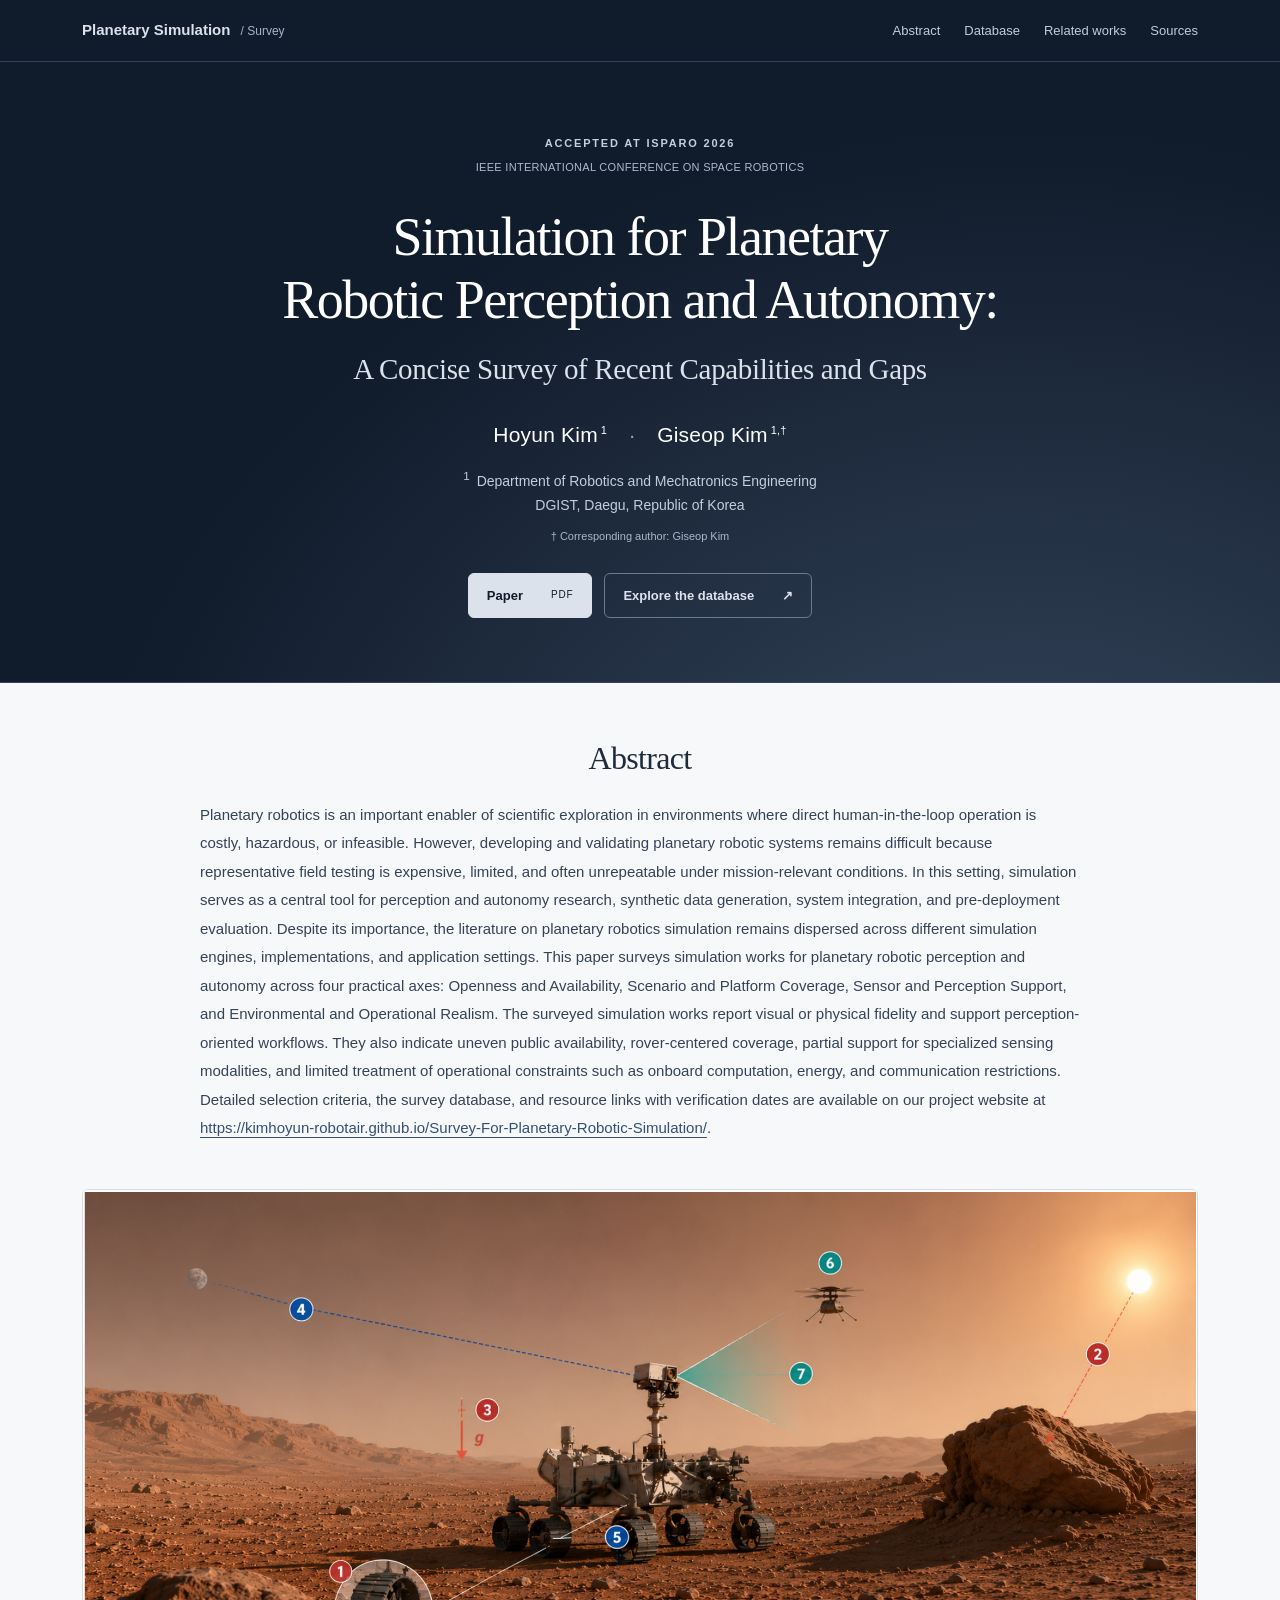
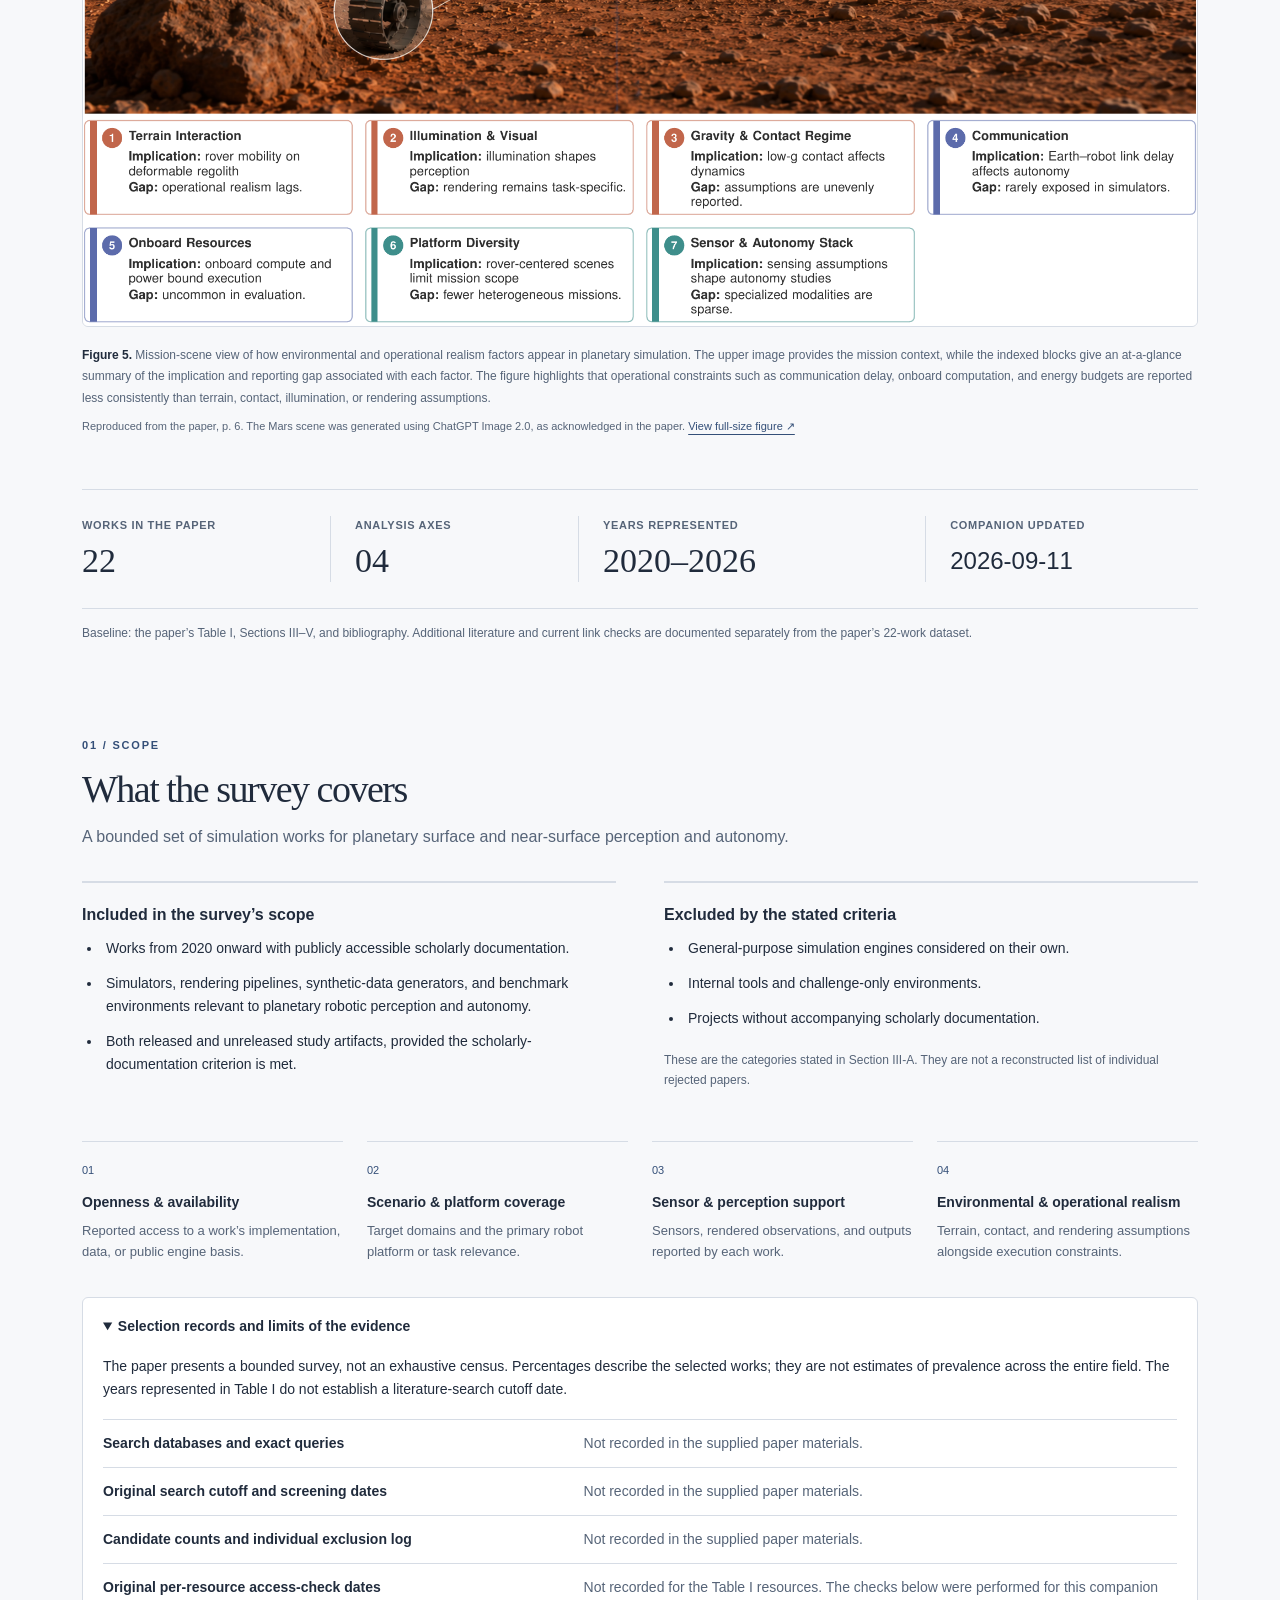
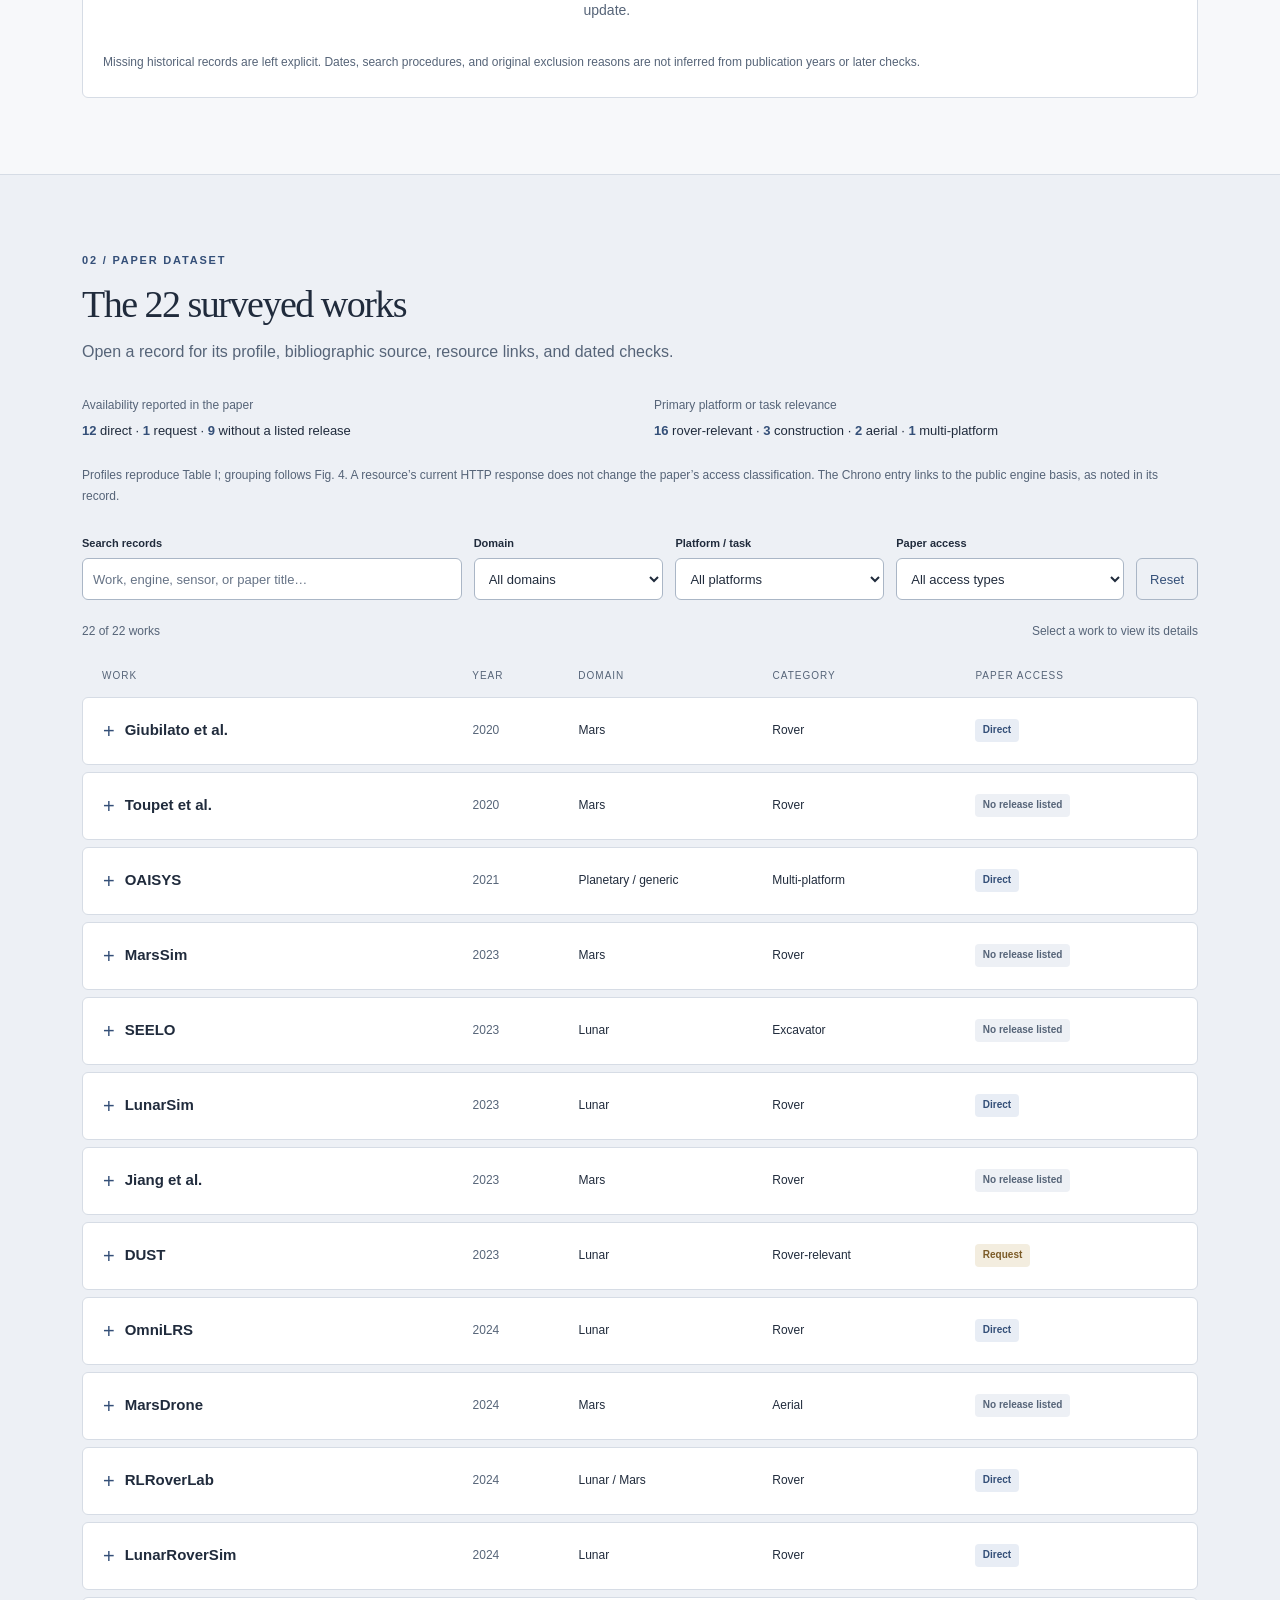
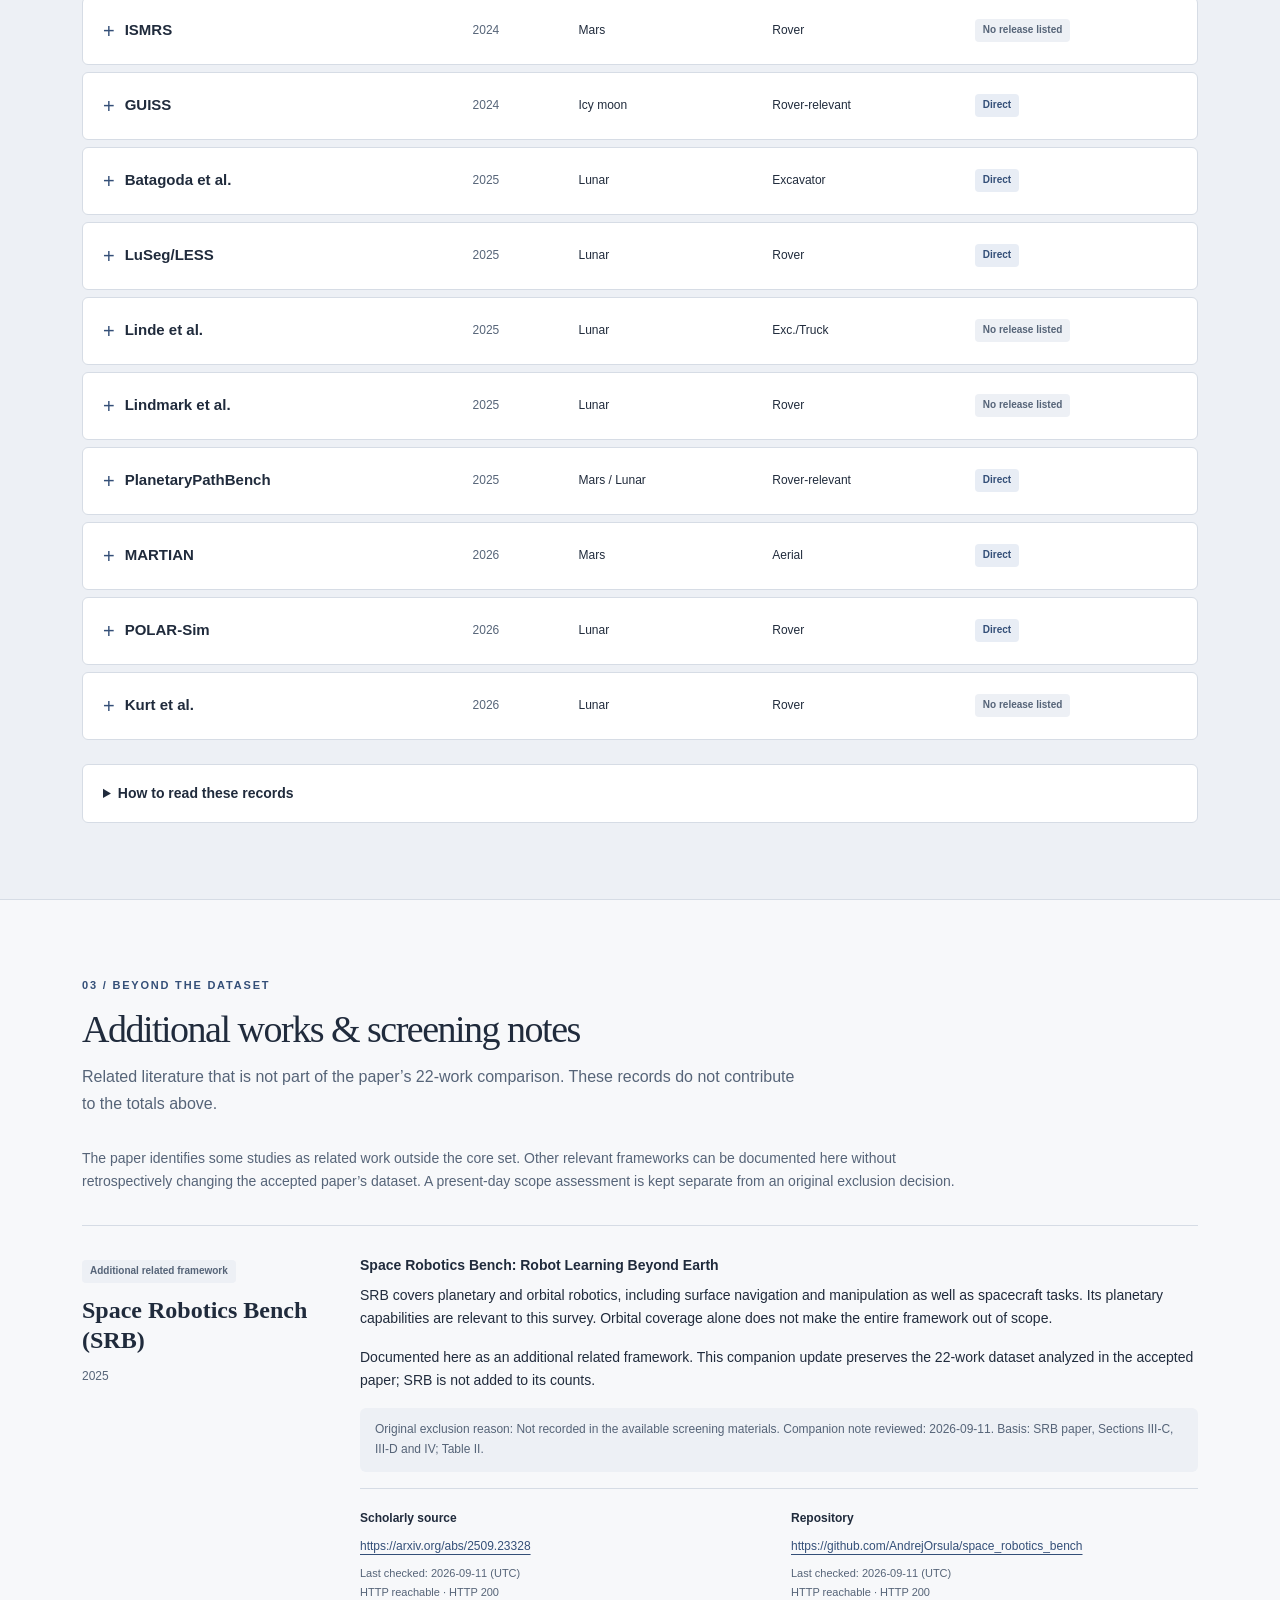
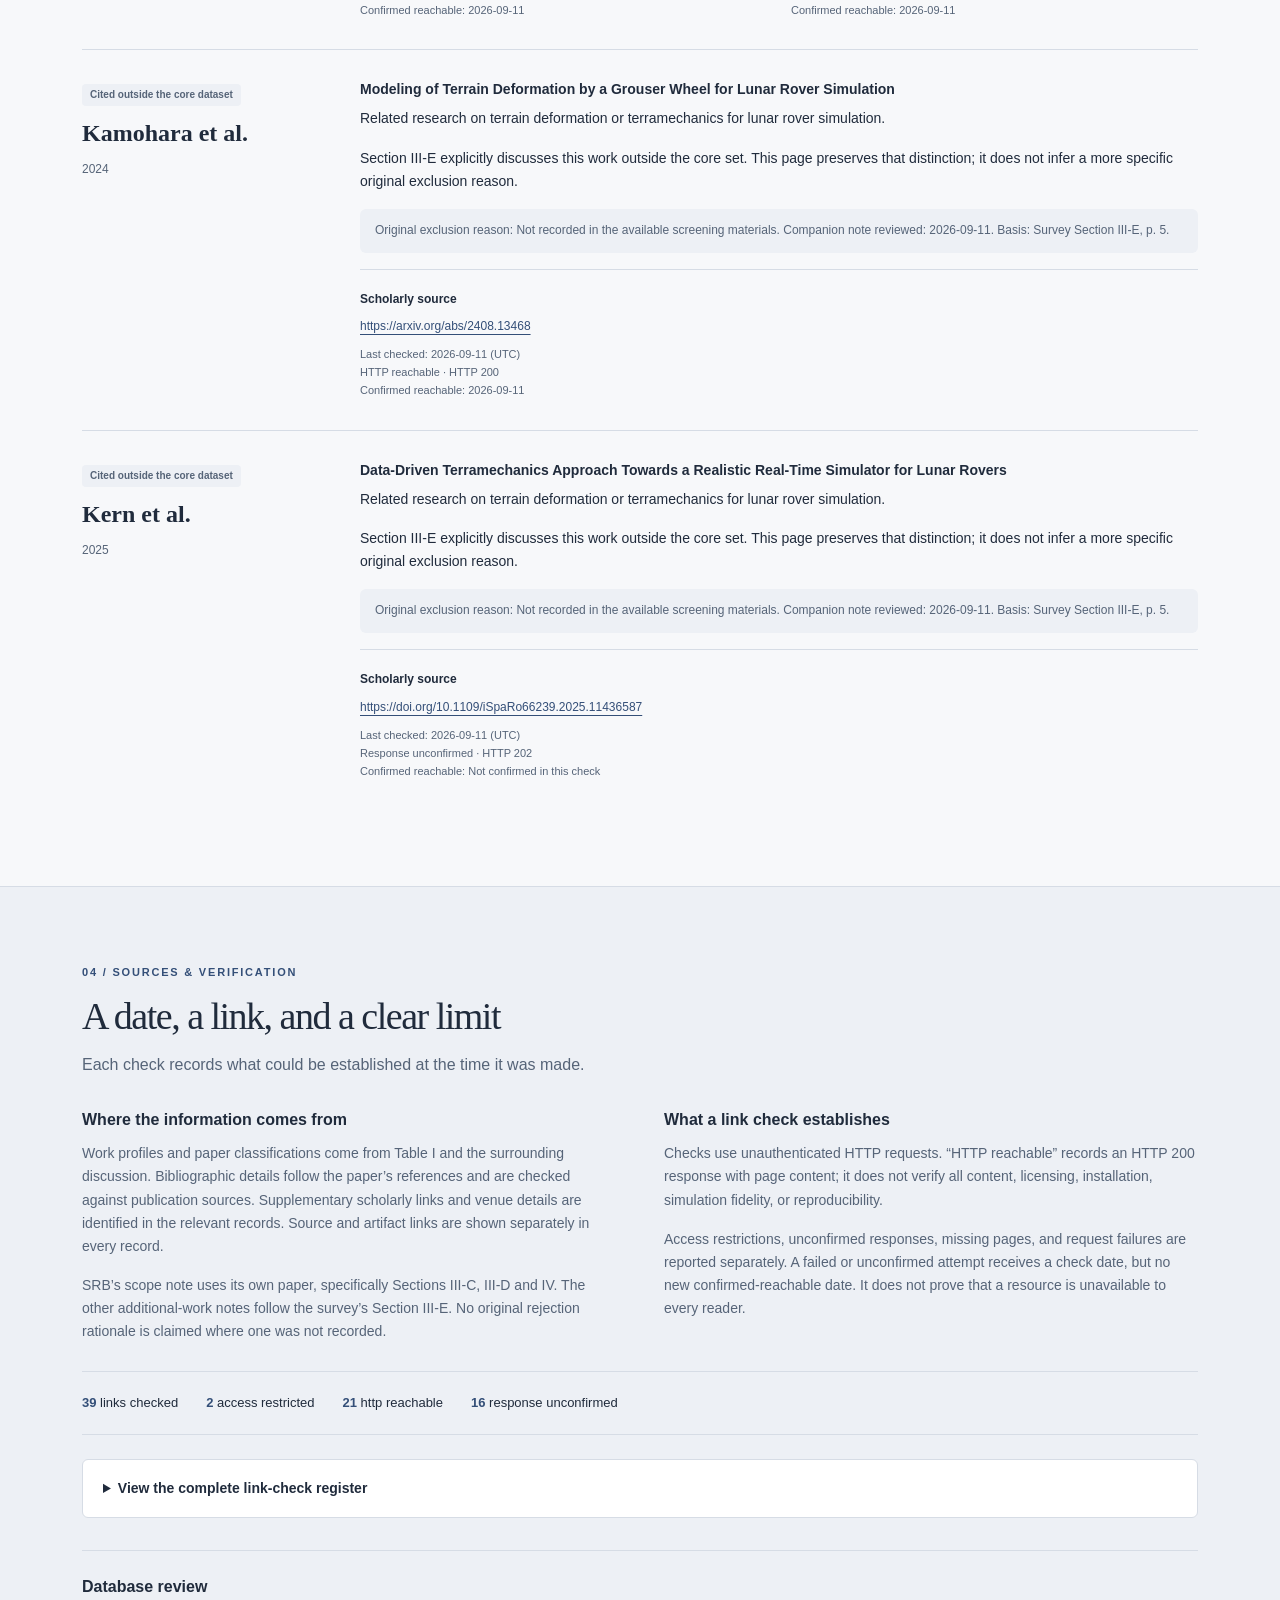
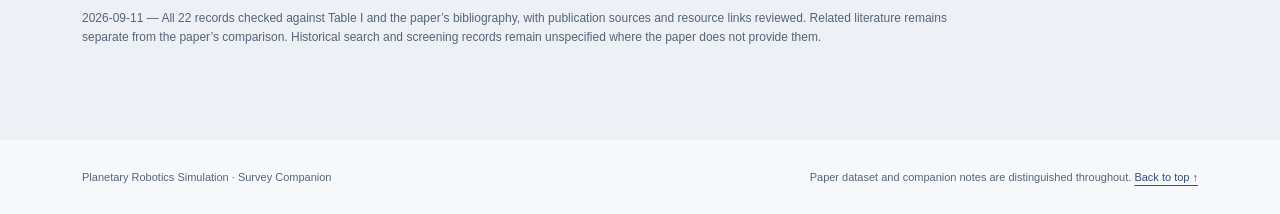
==== commit 7e68ead6: "Renewal Project & Database Page" ====
--- a/index.html
+++ b/index.html
@@ -3,27 +3,39 @@
 <head>
   <meta charset="utf-8">
   <meta name="viewport" content="width=device-width, initial-scale=1">
-  <meta name="description" content="The 22-work database, selection scope, source links, additional literature, and dated resource checks accompanying a concise survey of planetary robotics simulation.">
+  <meta name="description" content="An iSpaRo 2026 paper by Hoyun Kim and Giseop Kim. Explore 22 simulation works for planetary robotic perception and autonomy, their capabilities, resources, and research gaps.">
   <meta name="color-scheme" content="light">
-  <title>Planetary Robotics Simulation — Survey Companion</title>
-  <link rel="icon" href="data:image/svg+xml,%3Csvg xmlns='http://www.w3.org/2000/svg' viewBox='0 0 40 40'%3E%3Crect width='40' height='40' rx='9' fill='%232c5c52'/%3E%3Ccircle cx='20' cy='20' r='11' fill='none' stroke='%23faf8f2' stroke-width='2'/%3E%3Cpath d='M5 25L35 15' stroke='%23faf8f2' stroke-width='2'/%3E%3C/svg%3E">
+  <meta name="theme-color" content="#101b2b">
+  <title>Simulation for Planetary Robotic Perception and Autonomy: A Concise Survey of Recent Capabilities and Gaps</title>
+  <link rel="icon" href="./assets/favicon.svg" type="image/svg+xml">
   <link rel="stylesheet" href="./style.css">
   <script src="./app.js" defer></script>
 </head>
 <body>
   <a class="skip-link" href="#main">Skip to content</a>
   <header class="site-header">
-    <a class="wordmark" href="#overview"><span class="orbit-mark" aria-hidden="true">◌</span> Planetary Simulation <span class="wordmark-note">/ Research companion</span></a>
-    <nav aria-label="Main navigation"><a href="#scope">Scope</a><a href="#database">Database</a><a href="#screening">Additional works</a><a href="#verification">Verification</a></nav>
+    <a class="wordmark" href="#overview">Planetary Simulation <span class="wordmark-note">/ Survey</span></a>
+    <nav aria-label="Main navigation"><a href="#abstract">Abstract</a><a href="#database">Database</a><a href="#screening">Related works</a><a href="#verification">Sources</a></nav>
   </header>
   <main id="main">
-    <section class="hero section-shell" id="overview" aria-labelledby="page-title">
-      <div class="eyebrow"><span class="small-rule"></span> A concise survey · Supporting materials</div>
-      <h1 id="page-title">Simulation for Planetary<br class="desktop-break"> Robotic Perception<br class="desktop-break"> and Autonomy</h1>
-      <p class="subtitle">A Concise Survey of Recent Capabilities and Gaps</p>
-      <p class="hero-intro">Explore the works behind the survey: what they simulate, what they report, where their resources can be found, and when those links were checked.</p>
-      <div class="hero-actions"><a class="button primary" href="#database">Explore the database <span aria-hidden="true">↗</span></a><a class="button secondary" href="./data/survey.csv" download>Download CSV <span aria-hidden="true">↓</span></a></div>
-      <dl class="stat-strip"><div><dt>Works in the paper</dt><dd>22</dd></div><div><dt>Analysis axes</dt><dd>04</dd></div><div><dt>Years represented</dt><dd>2020–2026</dd></div><div><dt>Companion updated</dt><dd class="date">2026-09-09</dd></div></dl>
+    <section class="hero" id="overview" aria-labelledby="page-title"><div class="section-shell hero-content">
+      <p class="eyebrow">Accepted at iSpaRo 2026 <span class="conference-name">IEEE International Conference on Space Robotics</span></p>
+      <h1 id="page-title">Simulation for Planetary<br class="desktop-break"> Robotic Perception and Autonomy: <span class="title-subtitle">A Concise Survey of Recent Capabilities and Gaps</span></h1>
+      <p class="authors">Hoyun Kim<sup>1</sup><span class="author-separator" aria-hidden="true">·</span>Giseop Kim<sup>1,†</sup></p>
+      <p class="affiliation"><sup>1</sup> Department of Robotics and Mechatronics Engineering<br>DGIST, Daegu, Republic of Korea</p>
+      <p class="corresponding-author">† Corresponding author: Giseop Kim</p>
+      <div class="hero-actions"><a class="button primary" href="./SurveyForPlanetaryRoboticSimulation.pdf" target="_blank" rel="noopener">Paper <span class="button-detail">PDF</span></a><a class="button secondary" href="#database">Explore the database <span aria-hidden="true">↗</span></a></div>
+    </div></section>
+    <section class="section-shell paper-introduction" aria-labelledby="abstract-title">
+      <div class="abstract" id="abstract">
+        <h2 id="abstract-title">Abstract</h2>
+        <p>Planetary robotics is an important enabler of scientific exploration in environments where direct human-in-the-loop operation is costly, hazardous, or infeasible. However, developing and validating planetary robotic systems remains difficult because representative field testing is expensive, limited, and often unrepeatable under mission-relevant conditions. In this setting, simulation serves as a central tool for perception and autonomy research, synthetic data generation, system integration, and pre-deployment evaluation. Despite its importance, the literature on planetary robotics simulation remains dispersed across different simulation engines, implementations, and application settings. This paper surveys simulation works for planetary robotic perception and autonomy across four practical axes: Openness and Availability, Scenario and Platform Coverage, Sensor and Perception Support, and Environmental and Operational Realism. The surveyed simulation works report visual or physical fidelity and support perception-oriented workflows. They also indicate uneven public availability, rover-centered coverage, partial support for specialized sensing modalities, and limited treatment of operational constraints such as onboard computation, energy, and communication restrictions. Detailed selection criteria, the survey database, and resource links with verification dates are available on our project website at <a href="https://kimhoyun-robotair.github.io/Survey-For-Planetary-Robotic-Simulation/">https://kimhoyun-robotair.github.io/Survey-For-Planetary-Robotic-Simulation/</a>.</p>
+      </div>
+      <figure class="featured-figure" id="figure-5">
+        <a class="figure-link" href="./assets/figure-5.png" target="_blank" rel="noopener" aria-label="View Figure 5 at full resolution (opens in a new tab)"><img src="./assets/figure-5.png" width="2020" height="1334" alt="Figure 5. A Mars mission scene with a rover and aerial robot, annotated with seven factors: terrain interaction, illumination and visual conditions, gravity and contact regime, communication, onboard resources, platform diversity, and the sensor and autonomy stack. Seven explanation blocks below the scene pair each factor with its implication and reporting gap."></a>
+        <figcaption><p><strong>Figure 5.</strong> Mission-scene view of how environmental and operational realism factors appear in planetary simulation. The upper image provides the mission context, while the indexed blocks give an at-a-glance summary of the implication and reporting gap associated with each factor. The figure highlights that operational constraints such as communication delay, onboard computation, and energy budgets are reported less consistently than terrain, contact, illumination, or rendering assumptions.</p><p class="figure-credit">Reproduced from the paper, p. 6. The Mars scene was generated using ChatGPT Image 2.0, as acknowledged in the paper. <a href="./assets/figure-5.png" target="_blank" rel="noopener">View full-size figure ↗</a></p></figcaption>
+      </figure>
+      <dl class="stat-strip"><div><dt>Works in the paper</dt><dd>22</dd></div><div><dt>Analysis axes</dt><dd>04</dd></div><div><dt>Years represented</dt><dd>2020–2026</dd></div><div><dt>Companion updated</dt><dd class="date">2026-09-11</dd></div></dl>
       <p class="source-line">Baseline: the paper’s Table I, Sections III–V, and bibliography. Additional literature and current link checks are documented separately from the paper’s 22-work dataset.</p>
     </section>
     <section class="section-shell" id="scope" aria-labelledby="scope-title">
@@ -55,47 +67,46 @@
         <div><label for="access">Paper access</label><select id="access"><option value="">All access types</option><option>Direct</option><option>Request</option><option>No release listed</option></select></div>
         <button class="reset-button" type="reset">Reset</button>
       </form>
-      <div class="database-toolbar"><p id="record-count" role="status" aria-live="polite">22 of 22 works</p><div><a href="./data/survey.csv" download>CSV ↓</a><a href="./data/survey.json" download>JSON ↓</a><a href="./data/references.bib" download>BibTeX ↓</a></div></div>
+      <div class="database-toolbar"><p id="record-count" role="status" aria-live="polite">22 of 22 works</p><p>Select a work to view its details</p></div>
       <div class="record-head" aria-hidden="true"><span>Work</span><span>Year</span><span>Domain</span><span>Category</span><span>Paper access</span></div>
-      <div id="records"><details class="record" id="work-Giubilato2020" data-search="giubilato et al. 2020 mars rover rover-relevant gazebo r1 real st cam, 3d lidar, imu simulation framework for mobile robots in planetary-like environments giubilato, riccardo and others" data-domain="Mars" data-platform="Rover-relevant" data-access="Direct"><summary><span class="record-name">Giubilato et al.</span><span class="record-year">2020</span><span class="record-domain">Mars</span><span class="record-category">Rover</span><span class="badge badge-direct">Direct</span></summary><div class="record-body"><h3 class="record-title">Simulation Framework for Mobile Robots in Planetary-Like Environments</h3><p class="reference-line">Giubilato, Riccardo et al. · 2020 IEEE 7th International Workshop on Metrology for AeroSpace (MetroAeroSpace) · 2020</p><dl class="profile-fields"><div><dt>Reported category</dt><dd>Rover</dd></div><div><dt>Engine / tool</dt><dd>Gazebo</dd></div><div><dt>ROS support</dt><dd>R1</dd></div><div><dt>Terrain source</dt><dd>Real</dd></div><div><dt>Sensors / outputs</dt><dd>St Cam, 3D LiDAR, IMU</dd></div><div><dt>Paper reference</dt><dd>[23] · Table I, p. 4</dd></div></dl><div class="resource-grid"><div class="resource-block"><h4>Scholarly source</h4><a class="resource-url" href="https://doi.org/10.1109/MetroAeroSpace48742.2020.9160154">https://doi.org/10.1109/MetroAeroSpace48742.2020.9160154</a><p class="check-meta">Last checked: <time datetime="2026-09-09">2026-09-09</time> (UTC)<br>Response unconfirmed · HTTP 202<br>Confirmed reachable: Not confirmed in this check</p></div><div class="resource-block"><h4>Repository</h4><a class="resource-url" href="https://github.com/MorpheusPD/MarsSim">https://github.com/MorpheusPD/MarsSim</a><p class="check-meta">Last checked: <time datetime="2026-09-09">2026-09-09</time> (UTC)<br>HTTP reachable · HTTP 200<br>Confirmed reachable: 2026-09-09</p></div></div><p class="evidence-line">Evidence: Survey Table I, p. 4; bibliography reference [23]. Capabilities are transcribed from the survey, not independently benchmarked.</p></div></details>
-<details class="record" id="work-Toupet2020ENavSim" data-search="toupet et al. 2020 mars rover rover-relevant ros-based r1 simulated st cam, rover state a ros-based simulator for testing the enhanced autonomous navigation of the mars 2020 rover toupet, olivier and others" data-domain="Mars" data-platform="Rover-relevant" data-access="No release listed"><summary><span class="record-name">Toupet et al.</span><span class="record-year">2020</span><span class="record-domain">Mars</span><span class="record-category">Rover</span><span class="badge ">No release listed</span></summary><div class="record-body"><h3 class="record-title">A ROS-based Simulator for Testing the Enhanced Autonomous Navigation of the Mars 2020 Rover</h3><p class="reference-line">Toupet, Olivier et al. · 2020 IEEE Aerospace Conference · 2020</p><dl class="profile-fields"><div><dt>Reported category</dt><dd>Rover</dd></div><div><dt>Engine / tool</dt><dd>ROS-based</dd></div><div><dt>ROS support</dt><dd>R1</dd></div><div><dt>Terrain source</dt><dd>Simulated</dd></div><div><dt>Sensors / outputs</dt><dd>St Cam, rover state</dd></div><div><dt>Paper reference</dt><dd>[27] · Table I, p. 4</dd></div></dl><div class="resource-grid"><div class="resource-block"><h4>Scholarly source</h4><a class="resource-url" href="https://doi.org/10.1109/AERO47225.2020.9172345">https://doi.org/10.1109/AERO47225.2020.9172345</a><p class="check-meta">Last checked: <time datetime="2026-09-09">2026-09-09</time> (UTC)<br>Response unconfirmed · HTTP 202<br>Confirmed reachable: Not confirmed in this check</p></div><div class="resource-block"><h4>Study artifact</h4><p class="check-meta">No link recorded in the paper.</p></div></div><p class="evidence-line">Evidence: Survey Table I, p. 4; bibliography reference [27]. Capabilities are transcribed from the survey, not independently benchmarked.</p></div></details>
-<details class="record" id="work-Mueller2021" data-search="oaisys 2021 planetary / generic multi-platform multi-platform blender synthetic rgb-d (extensible) a photorealistic terrain simulation pipeline for unstructured outdoor environments müller, m. g. and others" data-domain="Cross-domain" data-platform="Multi-platform" data-access="Direct"><summary><span class="record-name">OAISYS</span><span class="record-year">2021</span><span class="record-domain">Planetary / generic</span><span class="record-category">Multi-platform</span><span class="badge badge-direct">Direct</span></summary><div class="record-body"><h3 class="record-title">A Photorealistic Terrain Simulation Pipeline for Unstructured Outdoor Environments</h3><p class="reference-line">Müller, M. G. et al. · 2021 IEEE/RSJ International Conference on Intelligent Robots and Systems (IROS) · 2021</p><dl class="profile-fields"><div><dt>Reported category</dt><dd>Multi-platform</dd></div><div><dt>Engine / tool</dt><dd>Blender</dd></div><div><dt>ROS support</dt><dd>Not reported</dd></div><div><dt>Terrain source</dt><dd>Synthetic</dd></div><div><dt>Sensors / outputs</dt><dd>RGB-D (extensible)</dd></div><div><dt>Paper reference</dt><dd>[8] · Table I, p. 4</dd></div></dl><div class="resource-grid"><div class="resource-block"><h4>Scholarly source</h4><a class="resource-url" href="https://doi.org/10.1109/IROS51168.2021.9636644">https://doi.org/10.1109/IROS51168.2021.9636644</a><p class="check-meta">Last checked: <time datetime="2026-09-09">2026-09-09</time> (UTC)<br>Response unconfirmed · HTTP 202<br>Confirmed reachable: Not confirmed in this check</p></div><div class="resource-block"><h4>Repository</h4><a class="resource-url" href="https://github.com/DLR-RM/oaisys">https://github.com/DLR-RM/oaisys</a><p class="check-meta">Last checked: <time datetime="2026-09-09">2026-09-09</time> (UTC)<br>HTTP reachable · HTTP 200<br>Confirmed reachable: 2026-09-09</p></div></div><p class="evidence-line">Evidence: Survey Table I, p. 4; bibliography reference [8]. Capabilities are transcribed from the survey, not independently benchmarked.</p></div></details>
-<details class="record" id="work-MarsSim2023" data-search="marssim 2023 mars rover rover-relevant gazebo r1 real mastcam marssim: a high-fidelity physical and visual simulation for mars rovers zhou, ruyi and others" data-domain="Mars" data-platform="Rover-relevant" data-access="No release listed"><summary><span class="record-name">MarsSim</span><span class="record-year">2023</span><span class="record-domain">Mars</span><span class="record-category">Rover</span><span class="badge ">No release listed</span></summary><div class="record-body"><h3 class="record-title">MarsSim: A High-Fidelity Physical and Visual Simulation for Mars Rovers</h3><p class="reference-line">Zhou, Ruyi et al. · IEEE Transactions on Aerospace and Electronic Systems · 2023</p><dl class="profile-fields"><div><dt>Reported category</dt><dd>Rover</dd></div><div><dt>Engine / tool</dt><dd>Gazebo</dd></div><div><dt>ROS support</dt><dd>R1</dd></div><div><dt>Terrain source</dt><dd>Real</dd></div><div><dt>Sensors / outputs</dt><dd>Mastcam</dd></div><div><dt>Paper reference</dt><dd>[24] · Table I, p. 4</dd></div></dl><div class="resource-grid"><div class="resource-block"><h4>Scholarly source</h4><a class="resource-url" href="https://doi.org/10.1109/TAES.2022.3207705">https://doi.org/10.1109/TAES.2022.3207705</a><p class="check-meta">Last checked: <time datetime="2026-09-09">2026-09-09</time> (UTC)<br>Response unconfirmed · HTTP 202<br>Confirmed reachable: Not confirmed in this check</p></div><div class="resource-block"><h4>Study artifact</h4><p class="check-meta">No link recorded in the paper.</p></div></div><p class="evidence-line">Evidence: Survey Table I, p. 4; bibliography reference [24]. Capabilities are transcribed from the survey, not independently benchmarked.</p></div></details>
-<details class="record" id="work-Cloud2023" data-search="seelo 2023 lunar excavator construction unity real vision, imu lunar excavator mission operations using dynamic movement primitives cloud, joseph m. and others" data-domain="Lunar" data-platform="Construction" data-access="No release listed"><summary><span class="record-name">SEELO</span><span class="record-year">2023</span><span class="record-domain">Lunar</span><span class="record-category">Excavator</span><span class="badge ">No release listed</span></summary><div class="record-body"><h3 class="record-title">Lunar Excavator Mission Operations Using Dynamic Movement Primitives</h3><p class="reference-line">Cloud, Joseph M. et al. · 2023 IEEE/RSJ International Conference on Intelligent Robots and Systems (IROS) · 2023</p><dl class="profile-fields"><div><dt>Reported category</dt><dd>Excavator</dd></div><div><dt>Engine / tool</dt><dd>Unity</dd></div><div><dt>ROS support</dt><dd>Not reported</dd></div><div><dt>Terrain source</dt><dd>Real</dd></div><div><dt>Sensors / outputs</dt><dd>Vision, IMU</dd></div><div><dt>Paper reference</dt><dd>[10] · Table I, p. 4</dd></div></dl><div class="resource-grid"><div class="resource-block"><h4>Scholarly source</h4><a class="resource-url" href="https://doi.org/10.1109/IROS55552.2023.10342005">https://doi.org/10.1109/IROS55552.2023.10342005</a><p class="check-meta">Last checked: <time datetime="2026-09-09">2026-09-09</time> (UTC)<br>Response unconfirmed · HTTP 202<br>Confirmed reachable: Not confirmed in this check</p></div><div class="resource-block"><h4>Study artifact</h4><p class="check-meta">No link recorded in the paper.</p></div></div><p class="evidence-line">Evidence: Survey Table I, p. 4; bibliography reference [10]. Capabilities are transcribed from the survey, not independently benchmarked.</p></div></details>
-<details class="record" id="work-LunarSim2023" data-search="lunarsim 2023 lunar rover rover-relevant unity r2 synthetic rgb-d, imu lunarsim: lunar rover simulator focused on high visual fidelity and ros 2 integration for advanced computer vision algorithm development pieczyński, dominik and others" data-domain="Lunar" data-platform="Rover-relevant" data-access="Direct"><summary><span class="record-name">LunarSim</span><span class="record-year">2023</span><span class="record-domain">Lunar</span><span class="record-category">Rover</span><span class="badge badge-direct">Direct</span></summary><div class="record-body"><h3 class="record-title">LunarSim: Lunar Rover Simulator Focused on High Visual Fidelity and ROS 2 Integration for Advanced Computer Vision Algorithm Development</h3><p class="reference-line">Pieczyński, Dominik et al. · Applied Sciences · 2023</p><dl class="profile-fields"><div><dt>Reported category</dt><dd>Rover</dd></div><div><dt>Engine / tool</dt><dd>Unity</dd></div><div><dt>ROS support</dt><dd>R2</dd></div><div><dt>Terrain source</dt><dd>Synthetic</dd></div><div><dt>Sensors / outputs</dt><dd>RGB-D, IMU</dd></div><div><dt>Paper reference</dt><dd>[13] · Table I, p. 4</dd></div></dl><div class="resource-grid"><div class="resource-block"><h4>Scholarly source</h4><a class="resource-url" href="https://doi.org/10.3390/app132212401">https://doi.org/10.3390/app132212401</a><p class="check-meta">Last checked: <time datetime="2026-09-09">2026-09-09</time> (UTC)<br>Access restricted · HTTP 403<br>Confirmed reachable: Not confirmed in this check</p></div><div class="resource-block"><h4>Repository</h4><a class="resource-url" href="https://github.com/PUTvision/LunarSim">https://github.com/PUTvision/LunarSim</a><p class="check-meta">Last checked: <time datetime="2026-09-09">2026-09-09</time> (UTC)<br>HTTP reachable · HTTP 200<br>Confirmed reachable: 2026-09-09</p></div></div><p class="evidence-line">Evidence: Survey Table I, p. 4; bibliography reference [13]. Capabilities are transcribed from the survey, not independently benchmarked.</p></div></details>
-<details class="record" id="work-Yunn2023" data-search="jiang et al. 2023 mars rover rover-relevant blender synthetic rgb-d + sem a mars multi-terrain simulator using a modular terrain construction framework jiang, yun and others" data-domain="Mars" data-platform="Rover-relevant" data-access="No release listed"><summary><span class="record-name">Jiang et al.</span><span class="record-year">2023</span><span class="record-domain">Mars</span><span class="record-category">Rover</span><span class="badge ">No release listed</span></summary><div class="record-body"><h3 class="record-title">A Mars Multi-terrain Simulator Using a Modular Terrain Construction Framework</h3><p class="reference-line">Jiang, Yun et al. · 2023 IEEE 2nd Industrial Electronics Society Annual On-Line Conference (ONCON) · 2023</p><dl class="profile-fields"><div><dt>Reported category</dt><dd>Rover</dd></div><div><dt>Engine / tool</dt><dd>Blender</dd></div><div><dt>ROS support</dt><dd>Not reported</dd></div><div><dt>Terrain source</dt><dd>Synthetic</dd></div><div><dt>Sensors / outputs</dt><dd>RGB-D + Sem</dd></div><div><dt>Paper reference</dt><dd>[28] · Table I, p. 4</dd></div></dl><div class="resource-grid"><div class="resource-block"><h4>Scholarly source</h4><a class="resource-url" href="https://doi.org/10.1109/ONCON60463.2023.10431105">https://doi.org/10.1109/ONCON60463.2023.10431105</a><p class="check-meta">Last checked: <time datetime="2026-09-09">2026-09-09</time> (UTC)<br>Response unconfirmed · HTTP 202<br>Confirmed reachable: Not confirmed in this check</p></div><div class="resource-block"><h4>Study artifact</h4><p class="check-meta">No link recorded in the paper.</p></div></div><p class="evidence-line">Evidence: Survey Table I, p. 4; bibliography reference [28]. Capabilities are transcribed from the survey, not independently benchmarked.</p></div></details>
-<details class="record" id="work-DUST2023" data-search="dust 2023 lunar rover-relevant rover-relevant unreal engine real/dem rendered terrain views digital lunar exploration sites unreal simulation tool (dust) bingham, lee and others" data-domain="Lunar" data-platform="Rover-relevant" data-access="Request"><summary><span class="record-name">DUST</span><span class="record-year">2023</span><span class="record-domain">Lunar</span><span class="record-category">Rover-relevant</span><span class="badge badge-request">Request</span></summary><div class="record-body"><h3 class="record-title">Digital Lunar Exploration Sites Unreal Simulation Tool (DUST)</h3><p class="reference-line">Bingham, Lee et al. · 2023 IEEE Aerospace Conference · 2023</p><dl class="profile-fields"><div><dt>Reported category</dt><dd>Rover-relevant</dd></div><div><dt>Engine / tool</dt><dd>Unreal Engine</dd></div><div><dt>ROS support</dt><dd>Not reported</dd></div><div><dt>Terrain source</dt><dd>Real/DEM</dd></div><div><dt>Sensors / outputs</dt><dd>Rendered terrain views</dd></div><div><dt>Paper reference</dt><dd>[16] · Table I, p. 4</dd></div></dl><div class="resource-grid"><div class="resource-block"><h4>Scholarly source</h4><a class="resource-url" href="https://doi.org/10.1109/AERO55745.2023.10115607">https://doi.org/10.1109/AERO55745.2023.10115607</a><p class="check-meta">Last checked: <time datetime="2026-09-09">2026-09-09</time> (UTC)<br>Response unconfirmed · HTTP 202<br>Confirmed reachable: Not confirmed in this check</p></div><div class="resource-block"><h4>Request portal</h4><a class="resource-url" href="https://software.nasa.gov/software/MSC-27522-1">https://software.nasa.gov/software/MSC-27522-1</a><p class="check-meta">Last checked: <time datetime="2026-09-09">2026-09-09</time> (UTC)<br>HTTP reachable · HTTP 200<br>Confirmed reachable: 2026-09-09</p></div></div><p class="evidence-line">Evidence: Survey Table I, p. 4; bibliography reference [16]. Capabilities are transcribed from the survey, not independently benchmarked.</p></div></details>
-<details class="record" id="work-Richard_2024" data-search="omnilrs 2024 lunar rover rover-relevant isaac sim r1/r2 real + proc. rgb-d, 2d/3d lidar, imu omnilrs: a photorealistic simulator for lunar robotics richard, antoine and others" data-domain="Lunar" data-platform="Rover-relevant" data-access="Direct"><summary><span class="record-name">OmniLRS</span><span class="record-year">2024</span><span class="record-domain">Lunar</span><span class="record-category">Rover</span><span class="badge badge-direct">Direct</span></summary><div class="record-body"><h3 class="record-title">OmniLRS: A Photorealistic Simulator for Lunar Robotics</h3><p class="reference-line">Richard, Antoine et al. · 2024 IEEE International Conference on Robotics and Automation (ICRA) · 2024</p><dl class="profile-fields"><div><dt>Reported category</dt><dd>Rover</dd></div><div><dt>Engine / tool</dt><dd>Isaac Sim</dd></div><div><dt>ROS support</dt><dd>R1/R2</dd></div><div><dt>Terrain source</dt><dd>Real + proc.</dd></div><div><dt>Sensors / outputs</dt><dd>RGB-D, 2D/3D LiDAR, IMU</dd></div><div><dt>Paper reference</dt><dd>[9] · Table I, p. 4</dd></div></dl><div class="resource-grid"><div class="resource-block"><h4>Scholarly source</h4><a class="resource-url" href="https://doi.org/10.1109/ICRA57147.2024.10610026">https://doi.org/10.1109/ICRA57147.2024.10610026</a><p class="check-meta">Last checked: <time datetime="2026-09-09">2026-09-09</time> (UTC)<br>Response unconfirmed · HTTP 202<br>Confirmed reachable: Not confirmed in this check</p></div><div class="resource-block"><h4>Repository</h4><a class="resource-url" href="https://github.com/OmniLRS/OmniLRS">https://github.com/OmniLRS/OmniLRS</a><p class="check-meta">Last checked: <time datetime="2026-09-09">2026-09-09</time> (UTC)<br>HTTP reachable · HTTP 200<br>Confirmed reachable: 2026-09-09</p></div></div><p class="evidence-line">Evidence: Survey Table I, p. 4; bibliography reference [9]. Capabilities are transcribed from the survey, not independently benchmarked.</p></div></details>
-<details class="record" id="work-MarsDrone2024" data-search="marsdrone 2024 mars aerial aerial unreal engine real cam, alt, inc, imu marsdrone: a next-generation simulation system for mars unmanned aerial vehicles zhang, guoxing and li, qiuping" data-domain="Mars" data-platform="Aerial" data-access="No release listed"><summary><span class="record-name">MarsDrone</span><span class="record-year">2024</span><span class="record-domain">Mars</span><span class="record-category">Aerial</span><span class="badge ">No release listed</span></summary><div class="record-body"><h3 class="record-title">MarsDrone: A Next-Generation Simulation System for Mars Unmanned Aerial Vehicles</h3><p class="reference-line">Zhang, Guoxing and Li, Qiuping · 2024 IEEE Aerospace Conference · 2024</p><dl class="profile-fields"><div><dt>Reported category</dt><dd>Aerial</dd></div><div><dt>Engine / tool</dt><dd>Unreal Engine</dd></div><div><dt>ROS support</dt><dd>Not reported</dd></div><div><dt>Terrain source</dt><dd>Real</dd></div><div><dt>Sensors / outputs</dt><dd>Cam, Alt, Inc, IMU</dd></div><div><dt>Paper reference</dt><dd>[25] · Table I, p. 4</dd></div></dl><div class="resource-grid"><div class="resource-block"><h4>Scholarly source</h4><a class="resource-url" href="https://doi.org/10.1109/AERO58975.2024.10521330">https://doi.org/10.1109/AERO58975.2024.10521330</a><p class="check-meta">Last checked: <time datetime="2026-09-09">2026-09-09</time> (UTC)<br>Response unconfirmed · HTTP 202<br>Confirmed reachable: Not confirmed in this check</p></div><div class="resource-block"><h4>Study artifact</h4><p class="check-meta">No link recorded in the paper.</p></div></div><p class="evidence-line">Evidence: Survey Table I, p. 4; bibliography reference [25]. Capabilities are transcribed from the survey, not independently benchmarked.</p></div></details>
-<details class="record" id="work-RLRoverLAB2024" data-search="rlroverlab 2024 lunar / mars rover rover-relevant isaac sim synthetic rgb cam rlroverlab: an advanced reinforcement learning suite for planetary rover simulation and training mortensen, anton bjørndahl and bøgh, simon" data-domain="Cross-domain" data-platform="Rover-relevant" data-access="Direct"><summary><span class="record-name">RLRoverLab</span><span class="record-year">2024</span><span class="record-domain">Lunar / Mars</span><span class="record-category">Rover</span><span class="badge badge-direct">Direct</span></summary><div class="record-body"><h3 class="record-title">RLRoverLAB: An Advanced Reinforcement Learning Suite for Planetary Rover Simulation and Training</h3><p class="reference-line">Mortensen, Anton Bjørndahl and Bøgh, Simon · 2024 International Conference on Space Robotics (iSpaRo) · 2024</p><dl class="profile-fields"><div><dt>Reported category</dt><dd>Rover</dd></div><div><dt>Engine / tool</dt><dd>Isaac Sim</dd></div><div><dt>ROS support</dt><dd>Not reported</dd></div><div><dt>Terrain source</dt><dd>Synthetic</dd></div><div><dt>Sensors / outputs</dt><dd>RGB Cam</dd></div><div><dt>Paper reference</dt><dd>[20] · Table I, p. 4</dd></div></dl><div class="resource-grid"><div class="resource-block"><h4>Scholarly source</h4><a class="resource-url" href="https://doi.org/10.1109/iSpaRo60631.2024.10687686">https://doi.org/10.1109/iSpaRo60631.2024.10687686</a><p class="check-meta">Last checked: <time datetime="2026-09-09">2026-09-09</time> (UTC)<br>Response unconfirmed · HTTP 202<br>Confirmed reachable: Not confirmed in this check</p></div><div class="resource-block"><h4>Repository</h4><a class="resource-url" href="https://github.com/abmoRobotics/RLRoverLab">https://github.com/abmoRobotics/RLRoverLab</a><p class="check-meta">Last checked: <time datetime="2026-09-09">2026-09-09</time> (UTC)<br>HTTP reachable · HTTP 200<br>Confirmed reachable: 2026-09-09</p></div></div><p class="evidence-line">Evidence: Survey Table I, p. 4; bibliography reference [20]. Capabilities are transcribed from the survey, not independently benchmarked.</p></div></details>
-<details class="record" id="work-LunarRoverSim2024" data-search="lunarroversim 2024 lunar rover rover-relevant pybullet config. lunar rgb-d + seg development of a lunar rover simulator with an interface for reinforcement learning khunmaturod, assawayut and chang, dong" data-domain="Lunar" data-platform="Rover-relevant" data-access="Direct"><summary><span class="record-name">LunarRoverSim</span><span class="record-year">2024</span><span class="record-domain">Lunar</span><span class="record-category">Rover</span><span class="badge badge-direct">Direct</span></summary><div class="record-body"><h3 class="record-title">Development of a Lunar Rover Simulator with an Interface for Reinforcement Learning</h3><p class="reference-line">Khunmaturod, Assawayut and Chang, Dong · Venue not specified in the bibliography · 2024</p><dl class="profile-fields"><div><dt>Reported category</dt><dd>Rover</dd></div><div><dt>Engine / tool</dt><dd>PyBullet</dd></div><div><dt>ROS support</dt><dd>Not reported</dd></div><div><dt>Terrain source</dt><dd>Config. lunar</dd></div><div><dt>Sensors / outputs</dt><dd>RGB-D + Seg</dd></div><div><dt>Paper reference</dt><dd>[17] · Table I, p. 4</dd></div></dl><div class="resource-grid"><div class="resource-block"><h4>Scholarly source</h4><a class="resource-url" href="https://doi.org/10.1109/CACRE62362.2024.10634867">https://doi.org/10.1109/CACRE62362.2024.10634867</a><p class="check-meta">Last checked: <time datetime="2026-09-09">2026-09-09</time> (UTC)<br>Response unconfirmed · HTTP 202<br>Confirmed reachable: Not confirmed in this check</p></div><div class="resource-block"><h4>Repository</h4><a class="resource-url" href="https://github.com/assawayut/LunarRoverSim">https://github.com/assawayut/LunarRoverSim</a><p class="check-meta">Last checked: <time datetime="2026-09-09">2026-09-09</time> (UTC)<br>HTTP reachable · HTTP 200<br>Confirmed reachable: 2026-09-09</p></div></div><p class="evidence-line">Evidence: Survey Table I, p. 4; bibliography reference [17]. Capabilities are transcribed from the survey, not independently benchmarked.</p></div></details>
-<details class="record" id="work-ISMRS2024" data-search="ismrs 2024 mars rover rover-relevant isaac sim r2 real st cam, imu, lidar, enc high fidelity mars rover simulation platform based on digital twin and machine learning integration: innovation and application of ismrs wan, gang and others" data-domain="Mars" data-platform="Rover-relevant" data-access="No release listed"><summary><span class="record-name">ISMRS</span><span class="record-year">2024</span><span class="record-domain">Mars</span><span class="record-category">Rover</span><span class="badge ">No release listed</span></summary><div class="record-body"><h3 class="record-title">High fidelity Mars Rover simulation platform based on digital twin and machine learning integration: Innovation and application of ISMRS</h3><p class="reference-line">Wan, Gang et al. · Venue not specified in the bibliography · 2024</p><dl class="profile-fields"><div><dt>Reported category</dt><dd>Rover</dd></div><div><dt>Engine / tool</dt><dd>Isaac Sim</dd></div><div><dt>ROS support</dt><dd>R2</dd></div><div><dt>Terrain source</dt><dd>Real</dd></div><div><dt>Sensors / outputs</dt><dd>St Cam, IMU, LiDAR, Enc</dd></div><div><dt>Paper reference</dt><dd>[29] · Table I, p. 4</dd></div></dl><div class="resource-grid"><div class="resource-block"><h4>Scholarly source</h4><a class="resource-url" href="https://doi.org/10.21203/rs.3.rs-4851864/v1">https://doi.org/10.21203/rs.3.rs-4851864/v1</a><p class="check-meta">Last checked: <time datetime="2026-09-09">2026-09-09</time> (UTC)<br>HTTP reachable · HTTP 200<br>Confirmed reachable: 2026-09-09</p></div><div class="resource-block"><h4>Study artifact</h4><p class="check-meta">No link recorded in the paper.</p></div></div><p class="evidence-line">Evidence: Survey Table I, p. 4; bibliography reference [29]. Capabilities are transcribed from the survey, not independently benchmarked.</p></div></details>
-<details class="record" id="work-GUISS2024" data-search="guiss 2024 icy moon rover-relevant rover-relevant blender-based synthetic stereo imagery icy moon surface simulation and stereo depth estimation for sampling autonomy bhaskara, ramchander and others" data-domain="Icy moon" data-platform="Rover-relevant" data-access="Direct"><summary><span class="record-name">GUISS</span><span class="record-year">2024</span><span class="record-domain">Icy moon</span><span class="record-category">Rover-relevant</span><span class="badge badge-direct">Direct</span></summary><div class="record-body"><h3 class="record-title">Icy Moon Surface Simulation and Stereo Depth Estimation for Sampling Autonomy</h3><p class="reference-line">Bhaskara, Ramchander et al. · 2024 IEEE Aerospace Conference · 2024</p><dl class="profile-fields"><div><dt>Reported category</dt><dd>Rover-relevant</dd></div><div><dt>Engine / tool</dt><dd>Blender-based</dd></div><div><dt>ROS support</dt><dd>Not reported</dd></div><div><dt>Terrain source</dt><dd>Synthetic</dd></div><div><dt>Sensors / outputs</dt><dd>Stereo imagery</dd></div><div><dt>Paper reference</dt><dd>[21] · Table I, p. 4</dd></div></dl><div class="resource-grid"><div class="resource-block"><h4>Scholarly source</h4><a class="resource-url" href="https://doi.org/10.1109/aero58975.2024.10521439">https://doi.org/10.1109/aero58975.2024.10521439</a><p class="check-meta">Last checked: <time datetime="2026-09-09">2026-09-09</time> (UTC)<br>Response unconfirmed · HTTP 202<br>Confirmed reachable: Not confirmed in this check</p></div><div class="resource-block"><h4>Repository</h4><a class="resource-url" href="https://github.com/nasa-jpl/guiss">https://github.com/nasa-jpl/guiss</a><p class="check-meta">Last checked: <time datetime="2026-09-09">2026-09-09</time> (UTC)<br>HTTP reachable · HTTP 200<br>Confirmed reachable: 2026-09-09</p></div></div><p class="evidence-line">Evidence: Survey Table I, p. 4; bibliography reference [21]. Capabilities are transcribed from the survey, not independently benchmarked.</p></div></details>
-<details class="record" id="work-Chrono2024" data-search="batagoda et al. 2025 lunar excavator construction chrono r2 real (earth) cam, sensor sim. a physics-based sensor simulation environment for lunar ground operations batagoda, nevindu m. and others" data-domain="Lunar" data-platform="Construction" data-access="Direct"><summary><span class="record-name">Batagoda et al.</span><span class="record-year">2025</span><span class="record-domain">Lunar</span><span class="record-category">Excavator</span><span class="badge badge-direct">Direct</span></summary><div class="record-body"><h3 class="record-title">A Physics-Based Sensor Simulation Environment for Lunar Ground Operations</h3><p class="reference-line">Batagoda, Nevindu M. et al. · 2025 IEEE Aerospace Conference · 2025</p><dl class="profile-fields"><div><dt>Reported category</dt><dd>Excavator</dd></div><div><dt>Engine / tool</dt><dd>Chrono</dd></div><div><dt>ROS support</dt><dd>R2</dd></div><div><dt>Terrain source</dt><dd>Real (Earth)</dd></div><div><dt>Sensors / outputs</dt><dd>Cam, sensor sim.</dd></div><div><dt>Paper reference</dt><dd>[14] · Table I, p. 4</dd></div></dl><div class="resource-grid"><div class="resource-block"><h4>Scholarly source</h4><a class="resource-url" href="https://doi.org/10.1109/AERO63441.2025.11068496">https://doi.org/10.1109/AERO63441.2025.11068496</a><p class="check-meta">Last checked: <time datetime="2026-09-09">2026-09-09</time> (UTC)<br>Response unconfirmed · HTTP 202<br>Confirmed reachable: Not confirmed in this check</p></div><div class="resource-block"><h4>Engine repository</h4><a class="resource-url" href="https://github.com/projectchrono/chrono">https://github.com/projectchrono/chrono</a><p class="check-meta">Last checked: <time datetime="2026-09-09">2026-09-09</time> (UTC)<br>HTTP reachable · HTTP 200<br>Confirmed reachable: 2026-09-09</p></div></div><p class="record-note">The linked repository is the public Chrono engine basis; it does not establish release of the study-specific experiments.</p><p class="evidence-line">Evidence: Survey Table I, p. 4; bibliography reference [14]. Capabilities are transcribed from the survey, not independently benchmarked.</p></div></details>
-<details class="record" id="work-LuSeg2025" data-search="luseg/less 2025 lunar rover rover-relevant ue + airsim r1/r2 rgb-d + seg luseg: efficient negative and positive obstacles segmentation via contrast-driven multi-modal feature fusion on the lunar jiao, shuaifeng and others" data-domain="Lunar" data-platform="Rover-relevant" data-access="Direct"><summary><span class="record-name">LuSeg/LESS</span><span class="record-year">2025</span><span class="record-domain">Lunar</span><span class="record-category">Rover</span><span class="badge badge-direct">Direct</span></summary><div class="record-body"><h3 class="record-title">LuSeg: Efficient Negative and Positive Obstacles Segmentation via Contrast-Driven Multi-Modal Feature Fusion on the Lunar</h3><p class="reference-line">Jiao, Shuaifeng et al. · 2025 IEEE/RSJ International Conference on Intelligent Robots and Systems (IROS) · 2025</p><dl class="profile-fields"><div><dt>Reported category</dt><dd>Rover</dd></div><div><dt>Engine / tool</dt><dd>UE + AirSim</dd></div><div><dt>ROS support</dt><dd>R1/R2</dd></div><div><dt>Terrain source</dt><dd>Not reported</dd></div><div><dt>Sensors / outputs</dt><dd>RGB-D + Seg</dd></div><div><dt>Paper reference</dt><dd>[18] · Table I, p. 4</dd></div></dl><div class="resource-grid"><div class="resource-block"><h4>Scholarly source</h4><a class="resource-url" href="https://doi.org/10.1109/IROS60139.2025.11246916">https://doi.org/10.1109/IROS60139.2025.11246916</a><p class="check-meta">Last checked: <time datetime="2026-09-09">2026-09-09</time> (UTC)<br>Response unconfirmed · HTTP 202<br>Confirmed reachable: Not confirmed in this check</p></div><div class="resource-block"><h4>Repository</h4><a class="resource-url" href="https://github.com/nubot-nudt/LuSeg">https://github.com/nubot-nudt/LuSeg</a><p class="check-meta">Last checked: <time datetime="2026-09-09">2026-09-09</time> (UTC)<br>HTTP reachable · HTTP 200<br>Confirmed reachable: 2026-09-09</p></div></div><p class="evidence-line">Evidence: Survey Table I, p. 4; bibliography reference [18]. Capabilities are transcribed from the survey, not independently benchmarked.</p></div></details>
-<details class="record" id="work-Mattias2025" data-search="linde et al. 2025 lunar exc./truck construction agx dynamics r2 synthetic observation sensor a simulation framework for autonomous lunar construction work mattias linde and others" data-domain="Lunar" data-platform="Construction" data-access="No release listed"><summary><span class="record-name">Linde et al.</span><span class="record-year">2025</span><span class="record-domain">Lunar</span><span class="record-category">Exc./Truck</span><span class="badge ">No release listed</span></summary><div class="record-body"><h3 class="record-title">A simulation framework for autonomous lunar construction work</h3><p class="reference-line">Mattias Linde et al. · arXiv:2505.22091 · 2025</p><dl class="profile-fields"><div><dt>Reported category</dt><dd>Exc./Truck</dd></div><div><dt>Engine / tool</dt><dd>AGX Dynamics</dd></div><div><dt>ROS support</dt><dd>R2</dd></div><div><dt>Terrain source</dt><dd>Synthetic</dd></div><div><dt>Sensors / outputs</dt><dd>Observation sensor</dd></div><div><dt>Paper reference</dt><dd>[15] · Table I, p. 4</dd></div></dl><div class="resource-grid"><div class="resource-block"><h4>Scholarly source</h4><a class="resource-url" href="https://arxiv.org/abs/2505.22091">https://arxiv.org/abs/2505.22091</a><p class="check-meta">Last checked: <time datetime="2026-09-09">2026-09-09</time> (UTC)<br>HTTP reachable · HTTP 200<br>Confirmed reachable: 2026-09-09</p></div><div class="resource-block"><h4>Study artifact</h4><p class="check-meta">No link recorded in the paper.</p></div></div><p class="evidence-line">Evidence: Survey Table I, p. 4; bibliography reference [15]. Capabilities are transcribed from the survey, not independently benchmarked.</p></div></details>
-<details class="record" id="work-Daniel2025" data-search="lindmark et al. 2025 lunar rover rover-relevant openplx + agx r2 ldem-derived rgb-d, lidar, imu an integrated process for design and control of lunar robotics using ai and simulation daniel lindmark and others" data-domain="Lunar" data-platform="Rover-relevant" data-access="No release listed"><summary><span class="record-name">Lindmark et al.</span><span class="record-year">2025</span><span class="record-domain">Lunar</span><span class="record-category">Rover</span><span class="badge ">No release listed</span></summary><div class="record-body"><h3 class="record-title">An integrated process for design and control of lunar robotics using AI and simulation</h3><p class="reference-line">Daniel Lindmark et al. · arXiv:2509.12367 · 2025</p><dl class="profile-fields"><div><dt>Reported category</dt><dd>Rover</dd></div><div><dt>Engine / tool</dt><dd>OpenPLX + AGX</dd></div><div><dt>ROS support</dt><dd>R2</dd></div><div><dt>Terrain source</dt><dd>LDEM-derived</dd></div><div><dt>Sensors / outputs</dt><dd>RGB-D, LiDAR, IMU</dd></div><div><dt>Paper reference</dt><dd>[11] · Table I, p. 4</dd></div></dl><div class="resource-grid"><div class="resource-block"><h4>Scholarly source</h4><a class="resource-url" href="https://arxiv.org/abs/2509.12367">https://arxiv.org/abs/2509.12367</a><p class="check-meta">Last checked: <time datetime="2026-09-09">2026-09-09</time> (UTC)<br>HTTP reachable · HTTP 200<br>Confirmed reachable: 2026-09-09</p></div><div class="resource-block"><h4>Study artifact</h4><p class="check-meta">No link recorded in the paper.</p></div></div><p class="evidence-line">Evidence: Survey Table I, p. 4; bibliography reference [11]. Capabilities are transcribed from the survey, not independently benchmarked.</p></div></details>
-<details class="record" id="work-PlanetaryPathBench2025" data-search="planetarypathbench 2025 mars / lunar rover-relevant rover-relevant benchmark maps real/dem occupancy maps planetary terrain datasets and benchmarks for rover path planning marvin chancán and others" data-domain="Cross-domain" data-platform="Rover-relevant" data-access="Direct"><summary><span class="record-name">PlanetaryPathBench</span><span class="record-year">2025</span><span class="record-domain">Mars / Lunar</span><span class="record-category">Rover-relevant</span><span class="badge badge-direct">Direct</span></summary><div class="record-body"><h3 class="record-title">Planetary Terrain Datasets and Benchmarks for Rover Path Planning</h3><p class="reference-line">Marvin Chancán et al. · arXiv:2512.21438 · 2025</p><dl class="profile-fields"><div><dt>Reported category</dt><dd>Rover-relevant</dd></div><div><dt>Engine / tool</dt><dd>Benchmark maps</dd></div><div><dt>ROS support</dt><dd>Not reported</dd></div><div><dt>Terrain source</dt><dd>Real/DEM</dd></div><div><dt>Sensors / outputs</dt><dd>Occupancy maps</dd></div><div><dt>Paper reference</dt><dd>[22] · Table I, p. 4</dd></div></dl><div class="resource-grid"><div class="resource-block"><h4>Scholarly source</h4><a class="resource-url" href="https://arxiv.org/abs/2512.21438">https://arxiv.org/abs/2512.21438</a><p class="check-meta">Last checked: <time datetime="2026-09-09">2026-09-09</time> (UTC)<br>HTTP reachable · HTTP 200<br>Confirmed reachable: 2026-09-09</p></div><div class="resource-block"><h4>Repository</h4><a class="resource-url" href="https://github.com/mchancan/PlanetaryPathBench">https://github.com/mchancan/PlanetaryPathBench</a><p class="check-meta">Last checked: <time datetime="2026-09-09">2026-09-09</time> (UTC)<br>HTTP reachable · HTTP 200<br>Confirmed reachable: 2026-09-09</p></div></div><p class="evidence-line">Evidence: Survey Table I, p. 4; bibliography reference [22]. Capabilities are transcribed from the survey, not independently benchmarked.</p></div></details>
-<details class="record" id="work-MARTIAN2026" data-search="martian 2026 mars aerial aerial blender real map aerial rgb + pose martian: a rendering framework for aerial mars imagery from hirise orbital data dario pisanti and georgios georgakis" data-domain="Mars" data-platform="Aerial" data-access="Direct"><summary><span class="record-name">MARTIAN</span><span class="record-year">2026</span><span class="record-domain">Mars</span><span class="record-category">Aerial</span><span class="badge badge-direct">Direct</span></summary><div class="record-body"><h3 class="record-title">MARTIAN: A Rendering Framework for Aerial Mars Imagery from HiRISE Orbital Data</h3><p class="reference-line">Dario Pisanti and Georgios Georgakis · arXiv:2605.29647 · 2026</p><dl class="profile-fields"><div><dt>Reported category</dt><dd>Aerial</dd></div><div><dt>Engine / tool</dt><dd>Blender</dd></div><div><dt>ROS support</dt><dd>Not reported</dd></div><div><dt>Terrain source</dt><dd>Real map</dd></div><div><dt>Sensors / outputs</dt><dd>Aerial RGB + pose</dd></div><div><dt>Paper reference</dt><dd>[26] · Table I, p. 4</dd></div></dl><div class="resource-grid"><div class="resource-block"><h4>Scholarly source</h4><a class="resource-url" href="https://arxiv.org/abs/2605.29647">https://arxiv.org/abs/2605.29647</a><p class="check-meta">Last checked: <time datetime="2026-09-09">2026-09-09</time> (UTC)<br>HTTP reachable · HTTP 200<br>Confirmed reachable: 2026-09-09</p></div><div class="resource-block"><h4>Repository</h4><a class="resource-url" href="https://github.com/nasa-jpl/martian">https://github.com/nasa-jpl/martian</a><p class="check-meta">Last checked: <time datetime="2026-09-09">2026-09-09</time> (UTC)<br>HTTP reachable · HTTP 200<br>Confirmed reachable: 2026-09-09</p></div></div><p class="evidence-line">Evidence: Survey Table I, p. 4; bibliography reference [26]. Capabilities are transcribed from the survey, not independently benchmarked.</p></div></details>
-<details class="record" id="work-POLARSim2026" data-search="polar-sim 2026 lunar rover rover-relevant chrono real + synth. rgb, annotations, terrain meshes polar-sim: augmenting nasa&#x27;s polar dataset for data-driven lunar perception and rover simulation chen, bo-hsun and others" data-domain="Lunar" data-platform="Rover-relevant" data-access="Direct"><summary><span class="record-name">POLAR-Sim</span><span class="record-year">2026</span><span class="record-domain">Lunar</span><span class="record-category">Rover</span><span class="badge badge-direct">Direct</span></summary><div class="record-body"><h3 class="record-title">POLAR-Sim: Augmenting NASA&#x27;s POLAR Dataset for Data-Driven Lunar Perception and Rover Simulation</h3><p class="reference-line">Chen, Bo-Hsun et al. · IEEE Aerospace and Electronic Systems Magazine · 2026</p><dl class="profile-fields"><div><dt>Reported category</dt><dd>Rover</dd></div><div><dt>Engine / tool</dt><dd>Chrono</dd></div><div><dt>ROS support</dt><dd>Not reported</dd></div><div><dt>Terrain source</dt><dd>Real + synth.</dd></div><div><dt>Sensors / outputs</dt><dd>RGB, annotations, terrain meshes</dd></div><div><dt>Paper reference</dt><dd>[12] · Table I, p. 4</dd></div></dl><div class="resource-grid"><div class="resource-block"><h4>Scholarly source</h4><a class="resource-url" href="https://doi.org/10.1109/MAES.2025.3617426">https://doi.org/10.1109/MAES.2025.3617426</a><p class="check-meta">Last checked: <time datetime="2026-09-09">2026-09-09</time> (UTC)<br>Response unconfirmed · HTTP 202<br>Confirmed reachable: Not confirmed in this check</p></div><div class="resource-block"><h4>Repository</h4><a class="resource-url" href="https://github.com/uwsbel/POLAR-Sim">https://github.com/uwsbel/POLAR-Sim</a><p class="check-meta">Last checked: <time datetime="2026-09-09">2026-09-09</time> (UTC)<br>HTTP reachable · HTTP 200<br>Confirmed reachable: 2026-09-09</p></div></div><p class="evidence-line">Evidence: Survey Table I, p. 4; bibliography reference [12]. Capabilities are transcribed from the survey, not independently benchmarked.</p></div></details>
-<details class="record" id="work-DualSim2026" data-search="kurt et al. 2026 lunar rover rover-relevant mujoco + isaac synthetic rgb-d + pose a dual-simulator framework for physics based locomotion and vision based navigation of planetary rovers umut kurt and others" data-domain="Lunar" data-platform="Rover-relevant" data-access="No release listed"><summary><span class="record-name">Kurt et al.</span><span class="record-year">2026</span><span class="record-domain">Lunar</span><span class="record-category">Rover</span><span class="badge ">No release listed</span></summary><div class="record-body"><h3 class="record-title">A Dual-Simulator Framework for Physics Based Locomotion and Vision Based Navigation of Planetary Rovers</h3><p class="reference-line">Umut Kurt et al. · Workshop on Intelligent Space Robotics and Systems · 2026</p><dl class="profile-fields"><div><dt>Reported category</dt><dd>Rover</dd></div><div><dt>Engine / tool</dt><dd>MuJoCo + Isaac</dd></div><div><dt>ROS support</dt><dd>Not reported</dd></div><div><dt>Terrain source</dt><dd>Synthetic</dd></div><div><dt>Sensors / outputs</dt><dd>RGB-D + pose</dd></div><div><dt>Paper reference</dt><dd>[19] · Table I, p. 4</dd></div></dl><div class="resource-grid"><div class="resource-block"><h4>Scholarly source</h4><p class="check-meta">No link recorded in the paper.</p></div><div class="resource-block"><h4>Study artifact</h4><p class="check-meta">No link recorded in the paper.</p></div></div><p class="record-note">No persistent publication URL is recorded in the supplied bibliography. A title search during this update did not establish one.</p><p class="evidence-line">Evidence: Survey Table I, p. 4; bibliography reference [19]. Capabilities are transcribed from the survey, not independently benchmarked.</p></div></details></div>
+      <div id="records"><details class="record" id="work-Giubilato2020" data-search="giubilato et al. 2020 mars rover rover-relevant gazebo r1 real st cam, 3d lidar, imu simulation framework for mobile robots in planetary-like environments giubilato, riccardo and others" data-domain="Mars" data-platform="Rover-relevant" data-access="Direct"><summary><span class="record-name">Giubilato et al.</span><span class="record-year">2020</span><span class="record-domain">Mars</span><span class="record-category">Rover</span><span class="badge badge-direct">Direct</span></summary><div class="record-body"><h3 class="record-title">Simulation Framework for Mobile Robots in Planetary-Like Environments</h3><p class="reference-line">Giubilato, Riccardo et al. · 2020 IEEE 7th International Workshop on Metrology for AeroSpace (MetroAeroSpace) · 2020</p><dl class="profile-fields"><div><dt>Reported category</dt><dd>Rover</dd></div><div><dt>Engine / tool</dt><dd>Gazebo</dd></div><div><dt>ROS support</dt><dd>R1</dd></div><div><dt>Terrain source</dt><dd>Real</dd></div><div><dt>Sensors / outputs</dt><dd>St Cam, 3D LiDAR, IMU</dd></div><div><dt>Paper reference</dt><dd>[23] · Table I, p. 4</dd></div></dl><div class="resource-grid"><div class="resource-block"><h4>Scholarly source</h4><a class="resource-url" href="https://doi.org/10.1109/MetroAeroSpace48742.2020.9160154">https://doi.org/10.1109/MetroAeroSpace48742.2020.9160154</a><p class="check-meta">Last checked: <time datetime="2026-09-11">2026-09-11</time> (UTC)<br>Response unconfirmed · HTTP 202<br>Confirmed reachable: Not confirmed in this check</p></div><div class="resource-block"><h4>Repository</h4><a class="resource-url" href="https://github.com/MorpheusPD/MarsSim">https://github.com/MorpheusPD/MarsSim</a><p class="check-meta">Last checked: <time datetime="2026-09-11">2026-09-11</time> (UTC)<br>HTTP reachable · HTTP 200<br>Confirmed reachable: 2026-09-11</p></div></div><p class="evidence-line">Evidence: Survey Table I, p. 4; bibliography reference [23]. Capabilities are transcribed from the survey, not independently benchmarked.</p></div></details>
+<details class="record" id="work-Toupet2020ENavSim" data-search="toupet et al. 2020 mars rover rover-relevant ros-based r1 simulated st cam, rover state a ros-based simulator for testing the enhanced autonomous navigation of the mars 2020 rover toupet, olivier and others" data-domain="Mars" data-platform="Rover-relevant" data-access="No release listed"><summary><span class="record-name">Toupet et al.</span><span class="record-year">2020</span><span class="record-domain">Mars</span><span class="record-category">Rover</span><span class="badge ">No release listed</span></summary><div class="record-body"><h3 class="record-title">A ROS-based Simulator for Testing the Enhanced Autonomous Navigation of the Mars 2020 Rover</h3><p class="reference-line">Toupet, Olivier et al. · 2020 IEEE Aerospace Conference · 2020</p><dl class="profile-fields"><div><dt>Reported category</dt><dd>Rover</dd></div><div><dt>Engine / tool</dt><dd>ROS-based</dd></div><div><dt>ROS support</dt><dd>R1</dd></div><div><dt>Terrain source</dt><dd>Simulated</dd></div><div><dt>Sensors / outputs</dt><dd>St Cam, rover state</dd></div><div><dt>Paper reference</dt><dd>[27] · Table I, p. 4</dd></div></dl><div class="resource-grid"><div class="resource-block"><h4>Scholarly source</h4><a class="resource-url" href="https://doi.org/10.1109/AERO47225.2020.9172345">https://doi.org/10.1109/AERO47225.2020.9172345</a><p class="check-meta">Last checked: <time datetime="2026-09-11">2026-09-11</time> (UTC)<br>Response unconfirmed · HTTP 202<br>Confirmed reachable: Not confirmed in this check</p></div><div class="resource-block"><h4>Study artifact</h4><p class="check-meta">No link recorded in the paper.</p></div></div><p class="evidence-line">Evidence: Survey Table I, p. 4; bibliography reference [27]. Capabilities are transcribed from the survey, not independently benchmarked.</p></div></details>
+<details class="record" id="work-Mueller2021" data-search="oaisys 2021 planetary / generic multi-platform multi-platform blender synthetic rgb-d (extensible) a photorealistic terrain simulation pipeline for unstructured outdoor environments müller, m. g. and others" data-domain="Cross-domain" data-platform="Multi-platform" data-access="Direct"><summary><span class="record-name">OAISYS</span><span class="record-year">2021</span><span class="record-domain">Planetary / generic</span><span class="record-category">Multi-platform</span><span class="badge badge-direct">Direct</span></summary><div class="record-body"><h3 class="record-title">A Photorealistic Terrain Simulation Pipeline for Unstructured Outdoor Environments</h3><p class="reference-line">Müller, M. G. et al. · 2021 IEEE/RSJ International Conference on Intelligent Robots and Systems (IROS) · 2021</p><dl class="profile-fields"><div><dt>Reported category</dt><dd>Multi-platform</dd></div><div><dt>Engine / tool</dt><dd>Blender</dd></div><div><dt>ROS support</dt><dd>Not reported</dd></div><div><dt>Terrain source</dt><dd>Synthetic</dd></div><div><dt>Sensors / outputs</dt><dd>RGB-D (extensible)</dd></div><div><dt>Paper reference</dt><dd>[8] · Table I, p. 4</dd></div></dl><div class="resource-grid"><div class="resource-block"><h4>Scholarly source</h4><a class="resource-url" href="https://doi.org/10.1109/IROS51168.2021.9636644">https://doi.org/10.1109/IROS51168.2021.9636644</a><p class="check-meta">Last checked: <time datetime="2026-09-11">2026-09-11</time> (UTC)<br>Response unconfirmed · HTTP 202<br>Confirmed reachable: Not confirmed in this check</p></div><div class="resource-block"><h4>Repository</h4><a class="resource-url" href="https://github.com/DLR-RM/oaisys">https://github.com/DLR-RM/oaisys</a><p class="check-meta">Last checked: <time datetime="2026-09-11">2026-09-11</time> (UTC)<br>HTTP reachable · HTTP 200<br>Confirmed reachable: 2026-09-11</p></div></div><p class="evidence-line">Evidence: Survey Table I, p. 4; bibliography reference [8]. Capabilities are transcribed from the survey, not independently benchmarked.</p></div></details>
+<details class="record" id="work-MarsSim2023" data-search="marssim 2023 mars rover rover-relevant gazebo r1 real mastcam marssim: a high-fidelity physical and visual simulation for mars rovers zhou, ruyi and others" data-domain="Mars" data-platform="Rover-relevant" data-access="No release listed"><summary><span class="record-name">MarsSim</span><span class="record-year">2023</span><span class="record-domain">Mars</span><span class="record-category">Rover</span><span class="badge ">No release listed</span></summary><div class="record-body"><h3 class="record-title">MarsSim: A High-Fidelity Physical and Visual Simulation for Mars Rovers</h3><p class="reference-line">Zhou, Ruyi et al. · IEEE Transactions on Aerospace and Electronic Systems · 2023</p><dl class="profile-fields"><div><dt>Reported category</dt><dd>Rover</dd></div><div><dt>Engine / tool</dt><dd>Gazebo</dd></div><div><dt>ROS support</dt><dd>R1</dd></div><div><dt>Terrain source</dt><dd>Real</dd></div><div><dt>Sensors / outputs</dt><dd>Mastcam</dd></div><div><dt>Paper reference</dt><dd>[24] · Table I, p. 4</dd></div></dl><div class="resource-grid"><div class="resource-block"><h4>Scholarly source</h4><a class="resource-url" href="https://doi.org/10.1109/TAES.2022.3207705">https://doi.org/10.1109/TAES.2022.3207705</a><p class="check-meta">Last checked: <time datetime="2026-09-11">2026-09-11</time> (UTC)<br>Response unconfirmed · HTTP 202<br>Confirmed reachable: Not confirmed in this check</p></div><div class="resource-block"><h4>Study artifact</h4><p class="check-meta">No link recorded in the paper.</p></div></div><p class="record-note">The year follows Table I and the survey’s bibliography (2023). The DOI registry currently lists 2022.</p><p class="evidence-line">Evidence: Survey Table I, p. 4; bibliography reference [24]. Capabilities are transcribed from the survey, not independently benchmarked.</p></div></details>
+<details class="record" id="work-Cloud2023" data-search="seelo 2023 lunar excavator construction unity real vision, imu lunar excavator mission operations using dynamic movement primitives cloud, joseph m. and others" data-domain="Lunar" data-platform="Construction" data-access="No release listed"><summary><span class="record-name">SEELO</span><span class="record-year">2023</span><span class="record-domain">Lunar</span><span class="record-category">Excavator</span><span class="badge ">No release listed</span></summary><div class="record-body"><h3 class="record-title">Lunar Excavator Mission Operations Using Dynamic Movement Primitives</h3><p class="reference-line">Cloud, Joseph M. et al. · 2023 IEEE/RSJ International Conference on Intelligent Robots and Systems (IROS) · 2023</p><dl class="profile-fields"><div><dt>Reported category</dt><dd>Excavator</dd></div><div><dt>Engine / tool</dt><dd>Unity</dd></div><div><dt>ROS support</dt><dd>Not reported</dd></div><div><dt>Terrain source</dt><dd>Real</dd></div><div><dt>Sensors / outputs</dt><dd>Vision, IMU</dd></div><div><dt>Paper reference</dt><dd>[10] · Table I, p. 4</dd></div></dl><div class="resource-grid"><div class="resource-block"><h4>Scholarly source</h4><a class="resource-url" href="https://doi.org/10.1109/IROS55552.2023.10342005">https://doi.org/10.1109/IROS55552.2023.10342005</a><p class="check-meta">Last checked: <time datetime="2026-09-11">2026-09-11</time> (UTC)<br>Response unconfirmed · HTTP 202<br>Confirmed reachable: Not confirmed in this check</p></div><div class="resource-block"><h4>Study artifact</h4><p class="check-meta">No link recorded in the paper.</p></div></div><p class="evidence-line">Evidence: Survey Table I, p. 4; bibliography reference [10]. Capabilities are transcribed from the survey, not independently benchmarked.</p></div></details>
+<details class="record" id="work-LunarSim2023" data-search="lunarsim 2023 lunar rover rover-relevant unity r2 synthetic rgb-d, imu lunarsim: lunar rover simulator focused on high visual fidelity and ros 2 integration for advanced computer vision algorithm development pieczyński, dominik and others" data-domain="Lunar" data-platform="Rover-relevant" data-access="Direct"><summary><span class="record-name">LunarSim</span><span class="record-year">2023</span><span class="record-domain">Lunar</span><span class="record-category">Rover</span><span class="badge badge-direct">Direct</span></summary><div class="record-body"><h3 class="record-title">LunarSim: Lunar Rover Simulator Focused on High Visual Fidelity and ROS 2 Integration for Advanced Computer Vision Algorithm Development</h3><p class="reference-line">Pieczyński, Dominik et al. · Applied Sciences · 2023</p><dl class="profile-fields"><div><dt>Reported category</dt><dd>Rover</dd></div><div><dt>Engine / tool</dt><dd>Unity</dd></div><div><dt>ROS support</dt><dd>R2</dd></div><div><dt>Terrain source</dt><dd>Synthetic</dd></div><div><dt>Sensors / outputs</dt><dd>RGB-D, IMU</dd></div><div><dt>Paper reference</dt><dd>[13] · Table I, p. 4</dd></div></dl><div class="resource-grid"><div class="resource-block"><h4>Scholarly source</h4><a class="resource-url" href="https://doi.org/10.3390/app132212401">https://doi.org/10.3390/app132212401</a><p class="check-meta">Last checked: <time datetime="2026-09-11">2026-09-11</time> (UTC)<br>Access restricted · HTTP 403<br>Confirmed reachable: Not confirmed in this check</p></div><div class="resource-block"><h4>Repository</h4><a class="resource-url" href="https://github.com/PUTvision/LunarSim">https://github.com/PUTvision/LunarSim</a><p class="check-meta">Last checked: <time datetime="2026-09-11">2026-09-11</time> (UTC)<br>HTTP reachable · HTTP 200<br>Confirmed reachable: 2026-09-11</p></div></div><p class="evidence-line">Evidence: Survey Table I, p. 4; bibliography reference [13]. Capabilities are transcribed from the survey, not independently benchmarked.</p></div></details>
+<details class="record" id="work-Yunn2023" data-search="jiang et al. 2023 mars rover rover-relevant blender synthetic rgb-d + sem a mars multi-terrain simulator using a modular terrain construction framework jiang, yun and others" data-domain="Mars" data-platform="Rover-relevant" data-access="No release listed"><summary><span class="record-name">Jiang et al.</span><span class="record-year">2023</span><span class="record-domain">Mars</span><span class="record-category">Rover</span><span class="badge ">No release listed</span></summary><div class="record-body"><h3 class="record-title">A Mars Multi-terrain Simulator Using a Modular Terrain Construction Framework</h3><p class="reference-line">Jiang, Yun et al. · 2023 IEEE 2nd Industrial Electronics Society Annual On-Line Conference (ONCON) · 2023</p><dl class="profile-fields"><div><dt>Reported category</dt><dd>Rover</dd></div><div><dt>Engine / tool</dt><dd>Blender</dd></div><div><dt>ROS support</dt><dd>Not reported</dd></div><div><dt>Terrain source</dt><dd>Synthetic</dd></div><div><dt>Sensors / outputs</dt><dd>RGB-D + Sem</dd></div><div><dt>Paper reference</dt><dd>[28] · Table I, p. 4</dd></div></dl><div class="resource-grid"><div class="resource-block"><h4>Scholarly source</h4><a class="resource-url" href="https://doi.org/10.1109/ONCON60463.2023.10431105">https://doi.org/10.1109/ONCON60463.2023.10431105</a><p class="check-meta">Last checked: <time datetime="2026-09-11">2026-09-11</time> (UTC)<br>Response unconfirmed · HTTP 202<br>Confirmed reachable: Not confirmed in this check</p></div><div class="resource-block"><h4>Study artifact</h4><p class="check-meta">No link recorded in the paper.</p></div></div><p class="evidence-line">Evidence: Survey Table I, p. 4; bibliography reference [28]. Capabilities are transcribed from the survey, not independently benchmarked.</p></div></details>
+<details class="record" id="work-DUST2023" data-search="dust 2023 lunar rover-relevant rover-relevant unreal engine real/dem rendered terrain views digital lunar exploration sites unreal simulation tool (dust) bingham, lee and others" data-domain="Lunar" data-platform="Rover-relevant" data-access="Request"><summary><span class="record-name">DUST</span><span class="record-year">2023</span><span class="record-domain">Lunar</span><span class="record-category">Rover-relevant</span><span class="badge badge-request">Request</span></summary><div class="record-body"><h3 class="record-title">Digital Lunar Exploration Sites Unreal Simulation Tool (DUST)</h3><p class="reference-line">Bingham, Lee et al. · 2023 IEEE Aerospace Conference · 2023</p><dl class="profile-fields"><div><dt>Reported category</dt><dd>Rover-relevant</dd></div><div><dt>Engine / tool</dt><dd>Unreal Engine</dd></div><div><dt>ROS support</dt><dd>Not reported</dd></div><div><dt>Terrain source</dt><dd>Real/DEM</dd></div><div><dt>Sensors / outputs</dt><dd>Rendered terrain views</dd></div><div><dt>Paper reference</dt><dd>[16] · Table I, p. 4</dd></div></dl><div class="resource-grid"><div class="resource-block"><h4>Scholarly source</h4><a class="resource-url" href="https://doi.org/10.1109/AERO55745.2023.10115607">https://doi.org/10.1109/AERO55745.2023.10115607</a><p class="check-meta">Last checked: <time datetime="2026-09-11">2026-09-11</time> (UTC)<br>Response unconfirmed · HTTP 202<br>Confirmed reachable: Not confirmed in this check</p></div><div class="resource-block"><h4>Request portal</h4><a class="resource-url" href="https://software.nasa.gov/software/MSC-27522-1">https://software.nasa.gov/software/MSC-27522-1</a><p class="check-meta">Last checked: <time datetime="2026-09-11">2026-09-11</time> (UTC)<br>HTTP reachable · HTTP 200<br>Confirmed reachable: 2026-09-11</p></div></div><p class="evidence-line">Evidence: Survey Table I, p. 4; bibliography reference [16]. Capabilities are transcribed from the survey, not independently benchmarked.</p></div></details>
+<details class="record" id="work-Richard_2024" data-search="omnilrs 2024 lunar rover rover-relevant isaac sim r1/r2 real + proc. rgb-d, 2d/3d lidar, imu omnilrs: a photorealistic simulator for lunar robotics richard, antoine and others" data-domain="Lunar" data-platform="Rover-relevant" data-access="Direct"><summary><span class="record-name">OmniLRS</span><span class="record-year">2024</span><span class="record-domain">Lunar</span><span class="record-category">Rover</span><span class="badge badge-direct">Direct</span></summary><div class="record-body"><h3 class="record-title">OmniLRS: A Photorealistic Simulator for Lunar Robotics</h3><p class="reference-line">Richard, Antoine et al. · 2024 IEEE International Conference on Robotics and Automation (ICRA) · 2024</p><dl class="profile-fields"><div><dt>Reported category</dt><dd>Rover</dd></div><div><dt>Engine / tool</dt><dd>Isaac Sim</dd></div><div><dt>ROS support</dt><dd>R1/R2</dd></div><div><dt>Terrain source</dt><dd>Real + proc.</dd></div><div><dt>Sensors / outputs</dt><dd>RGB-D, 2D/3D LiDAR, IMU</dd></div><div><dt>Paper reference</dt><dd>[9] · Table I, p. 4</dd></div></dl><div class="resource-grid"><div class="resource-block"><h4>Scholarly source</h4><a class="resource-url" href="https://doi.org/10.1109/ICRA57147.2024.10610026">https://doi.org/10.1109/ICRA57147.2024.10610026</a><p class="check-meta">Last checked: <time datetime="2026-09-11">2026-09-11</time> (UTC)<br>Response unconfirmed · HTTP 202<br>Confirmed reachable: Not confirmed in this check</p></div><div class="resource-block"><h4>Repository</h4><a class="resource-url" href="https://github.com/OmniLRS/OmniLRS">https://github.com/OmniLRS/OmniLRS</a><p class="check-meta">Last checked: <time datetime="2026-09-11">2026-09-11</time> (UTC)<br>HTTP reachable · HTTP 200<br>Confirmed reachable: 2026-09-11</p></div></div><p class="evidence-line">Evidence: Survey Table I, p. 4; bibliography reference [9]. Capabilities are transcribed from the survey, not independently benchmarked.</p></div></details>
+<details class="record" id="work-MarsDrone2024" data-search="marsdrone 2024 mars aerial aerial unreal engine real cam, alt, inc, imu marsdrone: a next-generation simulation system for mars unmanned aerial vehicles zhang, guoxing and li, qiuping" data-domain="Mars" data-platform="Aerial" data-access="No release listed"><summary><span class="record-name">MarsDrone</span><span class="record-year">2024</span><span class="record-domain">Mars</span><span class="record-category">Aerial</span><span class="badge ">No release listed</span></summary><div class="record-body"><h3 class="record-title">MarsDrone: A Next-Generation Simulation System for Mars Unmanned Aerial Vehicles</h3><p class="reference-line">Zhang, Guoxing and Li, Qiuping · 2024 IEEE Aerospace Conference · 2024</p><dl class="profile-fields"><div><dt>Reported category</dt><dd>Aerial</dd></div><div><dt>Engine / tool</dt><dd>Unreal Engine</dd></div><div><dt>ROS support</dt><dd>Not reported</dd></div><div><dt>Terrain source</dt><dd>Real</dd></div><div><dt>Sensors / outputs</dt><dd>Cam, Alt, Inc, IMU</dd></div><div><dt>Paper reference</dt><dd>[25] · Table I, p. 4</dd></div></dl><div class="resource-grid"><div class="resource-block"><h4>Scholarly source</h4><a class="resource-url" href="https://doi.org/10.1109/AERO58975.2024.10521330">https://doi.org/10.1109/AERO58975.2024.10521330</a><p class="check-meta">Last checked: <time datetime="2026-09-11">2026-09-11</time> (UTC)<br>Response unconfirmed · HTTP 202<br>Confirmed reachable: Not confirmed in this check</p></div><div class="resource-block"><h4>Study artifact</h4><p class="check-meta">No link recorded in the paper.</p></div></div><p class="evidence-line">Evidence: Survey Table I, p. 4; bibliography reference [25]. Capabilities are transcribed from the survey, not independently benchmarked.</p></div></details>
+<details class="record" id="work-RLRoverLAB2024" data-search="rlroverlab 2024 lunar / mars rover rover-relevant isaac sim synthetic rgb cam rlroverlab: an advanced reinforcement learning suite for planetary rover simulation and training mortensen, anton bjørndahl and bøgh, simon" data-domain="Cross-domain" data-platform="Rover-relevant" data-access="Direct"><summary><span class="record-name">RLRoverLab</span><span class="record-year">2024</span><span class="record-domain">Lunar / Mars</span><span class="record-category">Rover</span><span class="badge badge-direct">Direct</span></summary><div class="record-body"><h3 class="record-title">RLRoverLAB: An Advanced Reinforcement Learning Suite for Planetary Rover Simulation and Training</h3><p class="reference-line">Mortensen, Anton Bjørndahl and Bøgh, Simon · 2024 International Conference on Space Robotics (iSpaRo) · 2024</p><dl class="profile-fields"><div><dt>Reported category</dt><dd>Rover</dd></div><div><dt>Engine / tool</dt><dd>Isaac Sim</dd></div><div><dt>ROS support</dt><dd>Not reported</dd></div><div><dt>Terrain source</dt><dd>Synthetic</dd></div><div><dt>Sensors / outputs</dt><dd>RGB Cam</dd></div><div><dt>Paper reference</dt><dd>[20] · Table I, p. 4</dd></div></dl><div class="resource-grid"><div class="resource-block"><h4>Scholarly source</h4><a class="resource-url" href="https://doi.org/10.1109/iSpaRo60631.2024.10687686">https://doi.org/10.1109/iSpaRo60631.2024.10687686</a><p class="check-meta">Last checked: <time datetime="2026-09-11">2026-09-11</time> (UTC)<br>Response unconfirmed · HTTP 202<br>Confirmed reachable: Not confirmed in this check</p></div><div class="resource-block"><h4>Repository</h4><a class="resource-url" href="https://github.com/abmoRobotics/RLRoverLab">https://github.com/abmoRobotics/RLRoverLab</a><p class="check-meta">Last checked: <time datetime="2026-09-11">2026-09-11</time> (UTC)<br>HTTP reachable · HTTP 200<br>Confirmed reachable: 2026-09-11</p></div></div><p class="evidence-line">Evidence: Survey Table I, p. 4; bibliography reference [20]. Capabilities are transcribed from the survey, not independently benchmarked.</p></div></details>
+<details class="record" id="work-LunarRoverSim2024" data-search="lunarroversim 2024 lunar rover rover-relevant pybullet config. lunar rgb-d + seg development of a lunar rover simulator with an interface for reinforcement learning khunmaturod, assawayut and chang, dong" data-domain="Lunar" data-platform="Rover-relevant" data-access="Direct"><summary><span class="record-name">LunarRoverSim</span><span class="record-year">2024</span><span class="record-domain">Lunar</span><span class="record-category">Rover</span><span class="badge badge-direct">Direct</span></summary><div class="record-body"><h3 class="record-title">Development of a Lunar Rover Simulator with an Interface for Reinforcement Learning</h3><p class="reference-line">Khunmaturod, Assawayut and Chang, Dong · 2024 9th International Conference on Automation, Control and Robotics Engineering (CACRE) · 2024</p><dl class="profile-fields"><div><dt>Reported category</dt><dd>Rover</dd></div><div><dt>Engine / tool</dt><dd>PyBullet</dd></div><div><dt>ROS support</dt><dd>Not reported</dd></div><div><dt>Terrain source</dt><dd>Config. lunar</dd></div><div><dt>Sensors / outputs</dt><dd>RGB-D + Seg</dd></div><div><dt>Paper reference</dt><dd>[17] · Table I, p. 4</dd></div></dl><div class="resource-grid"><div class="resource-block"><h4>Scholarly source</h4><a class="resource-url" href="https://doi.org/10.1109/CACRE62362.2024.10634867">https://doi.org/10.1109/CACRE62362.2024.10634867</a><p class="check-meta">Last checked: <time datetime="2026-09-11">2026-09-11</time> (UTC)<br>Response unconfirmed · HTTP 202<br>Confirmed reachable: Not confirmed in this check</p></div><div class="resource-block"><h4>Repository</h4><a class="resource-url" href="https://github.com/assawayut/LunarRoverSim">https://github.com/assawayut/LunarRoverSim</a><p class="check-meta">Last checked: <time datetime="2026-09-11">2026-09-11</time> (UTC)<br>HTTP reachable · HTTP 200<br>Confirmed reachable: 2026-09-11</p></div></div><p class="record-note">The conference name, omitted from the survey bibliography, was verified against the publisher’s bibliographic record.</p><p class="evidence-line">Evidence: Survey Table I, p. 4; bibliography reference [17]. Capabilities are transcribed from the survey, not independently benchmarked.</p></div></details>
+<details class="record" id="work-ISMRS2024" data-search="ismrs 2024 mars rover rover-relevant isaac sim r2 real st cam, imu, lidar, enc high fidelity mars rover simulation platform based on digital twin and machine learning integration: innovation and application of ismrs wan, gang and others" data-domain="Mars" data-platform="Rover-relevant" data-access="No release listed"><summary><span class="record-name">ISMRS</span><span class="record-year">2024</span><span class="record-domain">Mars</span><span class="record-category">Rover</span><span class="badge ">No release listed</span></summary><div class="record-body"><h3 class="record-title">High fidelity Mars Rover simulation platform based on digital twin and machine learning integration: Innovation and application of ISMRS</h3><p class="reference-line">Wan, Gang et al. · Venue not specified in the bibliography · 2024</p><dl class="profile-fields"><div><dt>Reported category</dt><dd>Rover</dd></div><div><dt>Engine / tool</dt><dd>Isaac Sim</dd></div><div><dt>ROS support</dt><dd>R2</dd></div><div><dt>Terrain source</dt><dd>Real</dd></div><div><dt>Sensors / outputs</dt><dd>St Cam, IMU, LiDAR, Enc</dd></div><div><dt>Paper reference</dt><dd>[29] · Table I, p. 4</dd></div></dl><div class="resource-grid"><div class="resource-block"><h4>Scholarly source</h4><a class="resource-url" href="https://doi.org/10.21203/rs.3.rs-4851864/v1">https://doi.org/10.21203/rs.3.rs-4851864/v1</a><p class="check-meta">Last checked: <time datetime="2026-09-11">2026-09-11</time> (UTC)<br>HTTP reachable · HTTP 200<br>Confirmed reachable: 2026-09-11</p></div><div class="resource-block"><h4>Study artifact</h4><p class="check-meta">No link recorded in the paper.</p></div></div><p class="evidence-line">Evidence: Survey Table I, p. 4; bibliography reference [29]. Capabilities are transcribed from the survey, not independently benchmarked.</p></div></details>
+<details class="record" id="work-GUISS2024" data-search="guiss 2024 icy moon rover-relevant rover-relevant blender-based synthetic stereo imagery icy moon surface simulation and stereo depth estimation for sampling autonomy bhaskara, ramchander and others" data-domain="Icy moon" data-platform="Rover-relevant" data-access="Direct"><summary><span class="record-name">GUISS</span><span class="record-year">2024</span><span class="record-domain">Icy moon</span><span class="record-category">Rover-relevant</span><span class="badge badge-direct">Direct</span></summary><div class="record-body"><h3 class="record-title">Icy Moon Surface Simulation and Stereo Depth Estimation for Sampling Autonomy</h3><p class="reference-line">Bhaskara, Ramchander et al. · 2024 IEEE Aerospace Conference · 2024</p><dl class="profile-fields"><div><dt>Reported category</dt><dd>Rover-relevant</dd></div><div><dt>Engine / tool</dt><dd>Blender-based</dd></div><div><dt>ROS support</dt><dd>Not reported</dd></div><div><dt>Terrain source</dt><dd>Synthetic</dd></div><div><dt>Sensors / outputs</dt><dd>Stereo imagery</dd></div><div><dt>Paper reference</dt><dd>[21] · Table I, p. 4</dd></div></dl><div class="resource-grid"><div class="resource-block"><h4>Scholarly source</h4><a class="resource-url" href="https://doi.org/10.1109/aero58975.2024.10521439">https://doi.org/10.1109/aero58975.2024.10521439</a><p class="check-meta">Last checked: <time datetime="2026-09-11">2026-09-11</time> (UTC)<br>Response unconfirmed · HTTP 202<br>Confirmed reachable: Not confirmed in this check</p></div><div class="resource-block"><h4>Repository</h4><a class="resource-url" href="https://github.com/nasa-jpl/guiss">https://github.com/nasa-jpl/guiss</a><p class="check-meta">Last checked: <time datetime="2026-09-11">2026-09-11</time> (UTC)<br>HTTP reachable · HTTP 200<br>Confirmed reachable: 2026-09-11</p></div></div><p class="evidence-line">Evidence: Survey Table I, p. 4; bibliography reference [21]. Capabilities are transcribed from the survey, not independently benchmarked.</p></div></details>
+<details class="record" id="work-Chrono2024" data-search="batagoda et al. 2025 lunar excavator construction chrono r2 real (earth) cam, sensor sim. a physics-based sensor simulation environment for lunar ground operations batagoda, nevindu m. and others" data-domain="Lunar" data-platform="Construction" data-access="Direct"><summary><span class="record-name">Batagoda et al.</span><span class="record-year">2025</span><span class="record-domain">Lunar</span><span class="record-category">Excavator</span><span class="badge badge-direct">Direct</span></summary><div class="record-body"><h3 class="record-title">A Physics-Based Sensor Simulation Environment for Lunar Ground Operations</h3><p class="reference-line">Batagoda, Nevindu M. et al. · 2025 IEEE Aerospace Conference · 2025</p><dl class="profile-fields"><div><dt>Reported category</dt><dd>Excavator</dd></div><div><dt>Engine / tool</dt><dd>Chrono</dd></div><div><dt>ROS support</dt><dd>R2</dd></div><div><dt>Terrain source</dt><dd>Real (Earth)</dd></div><div><dt>Sensors / outputs</dt><dd>Cam, sensor sim.</dd></div><div><dt>Paper reference</dt><dd>[14] · Table I, p. 4</dd></div></dl><div class="resource-grid"><div class="resource-block"><h4>Scholarly source</h4><a class="resource-url" href="https://doi.org/10.1109/AERO63441.2025.11068496">https://doi.org/10.1109/AERO63441.2025.11068496</a><p class="check-meta">Last checked: <time datetime="2026-09-11">2026-09-11</time> (UTC)<br>Response unconfirmed · HTTP 202<br>Confirmed reachable: Not confirmed in this check</p></div><div class="resource-block"><h4>Engine repository</h4><a class="resource-url" href="https://github.com/projectchrono/chrono">https://github.com/projectchrono/chrono</a><p class="check-meta">Last checked: <time datetime="2026-09-11">2026-09-11</time> (UTC)<br>HTTP reachable · HTTP 200<br>Confirmed reachable: 2026-09-11</p></div></div><p class="record-note">The linked repository is the public Chrono engine basis; it does not establish release of the study-specific experiments.</p><p class="evidence-line">Evidence: Survey Table I, p. 4; bibliography reference [14]. Capabilities are transcribed from the survey, not independently benchmarked.</p></div></details>
+<details class="record" id="work-LuSeg2025" data-search="luseg/less 2025 lunar rover rover-relevant ue + airsim r1/r2 rgb-d + seg luseg: efficient negative and positive obstacles segmentation via contrast-driven multi-modal feature fusion on the lunar jiao, shuaifeng and others" data-domain="Lunar" data-platform="Rover-relevant" data-access="Direct"><summary><span class="record-name">LuSeg/LESS</span><span class="record-year">2025</span><span class="record-domain">Lunar</span><span class="record-category">Rover</span><span class="badge badge-direct">Direct</span></summary><div class="record-body"><h3 class="record-title">LuSeg: Efficient Negative and Positive Obstacles Segmentation via Contrast-Driven Multi-Modal Feature Fusion on the Lunar</h3><p class="reference-line">Jiao, Shuaifeng et al. · 2025 IEEE/RSJ International Conference on Intelligent Robots and Systems (IROS) · 2025</p><dl class="profile-fields"><div><dt>Reported category</dt><dd>Rover</dd></div><div><dt>Engine / tool</dt><dd>UE + AirSim</dd></div><div><dt>ROS support</dt><dd>R1/R2</dd></div><div><dt>Terrain source</dt><dd>Not reported</dd></div><div><dt>Sensors / outputs</dt><dd>RGB-D + Seg</dd></div><div><dt>Paper reference</dt><dd>[18] · Table I, p. 4</dd></div></dl><div class="resource-grid"><div class="resource-block"><h4>Scholarly source</h4><a class="resource-url" href="https://doi.org/10.1109/IROS60139.2025.11246916">https://doi.org/10.1109/IROS60139.2025.11246916</a><p class="check-meta">Last checked: <time datetime="2026-09-11">2026-09-11</time> (UTC)<br>Response unconfirmed · HTTP 202<br>Confirmed reachable: Not confirmed in this check</p></div><div class="resource-block"><h4>Repository</h4><a class="resource-url" href="https://github.com/nubot-nudt/LuSeg">https://github.com/nubot-nudt/LuSeg</a><p class="check-meta">Last checked: <time datetime="2026-09-11">2026-09-11</time> (UTC)<br>HTTP reachable · HTTP 200<br>Confirmed reachable: 2026-09-11</p></div></div><p class="evidence-line">Evidence: Survey Table I, p. 4; bibliography reference [18]. Capabilities are transcribed from the survey, not independently benchmarked.</p></div></details>
+<details class="record" id="work-Mattias2025" data-search="linde et al. 2025 lunar exc./truck construction agx dynamics r2 synthetic observation sensor a simulation framework for autonomous lunar construction work mattias linde and others" data-domain="Lunar" data-platform="Construction" data-access="No release listed"><summary><span class="record-name">Linde et al.</span><span class="record-year">2025</span><span class="record-domain">Lunar</span><span class="record-category">Exc./Truck</span><span class="badge ">No release listed</span></summary><div class="record-body"><h3 class="record-title">A simulation framework for autonomous lunar construction work</h3><p class="reference-line">Mattias Linde et al. · arXiv:2505.22091 · 2025</p><dl class="profile-fields"><div><dt>Reported category</dt><dd>Exc./Truck</dd></div><div><dt>Engine / tool</dt><dd>AGX Dynamics</dd></div><div><dt>ROS support</dt><dd>R2</dd></div><div><dt>Terrain source</dt><dd>Synthetic</dd></div><div><dt>Sensors / outputs</dt><dd>Observation sensor</dd></div><div><dt>Paper reference</dt><dd>[15] · Table I, p. 4</dd></div></dl><div class="resource-grid"><div class="resource-block"><h4>Scholarly source</h4><a class="resource-url" href="https://arxiv.org/abs/2505.22091">https://arxiv.org/abs/2505.22091</a><p class="check-meta">Last checked: <time datetime="2026-09-11">2026-09-11</time> (UTC)<br>HTTP reachable · HTTP 200<br>Confirmed reachable: 2026-09-11</p></div><div class="resource-block"><h4>Study artifact</h4><p class="check-meta">No link recorded in the paper.</p></div></div><p class="evidence-line">Evidence: Survey Table I, p. 4; bibliography reference [15]. Capabilities are transcribed from the survey, not independently benchmarked.</p></div></details>
+<details class="record" id="work-Daniel2025" data-search="lindmark et al. 2025 lunar rover rover-relevant openplx + agx r2 ldem-derived rgb-d, lidar, imu an integrated process for design and control of lunar robotics using ai and simulation daniel lindmark and others" data-domain="Lunar" data-platform="Rover-relevant" data-access="No release listed"><summary><span class="record-name">Lindmark et al.</span><span class="record-year">2025</span><span class="record-domain">Lunar</span><span class="record-category">Rover</span><span class="badge ">No release listed</span></summary><div class="record-body"><h3 class="record-title">An integrated process for design and control of lunar robotics using AI and simulation</h3><p class="reference-line">Daniel Lindmark et al. · arXiv:2509.12367 · 2025</p><dl class="profile-fields"><div><dt>Reported category</dt><dd>Rover</dd></div><div><dt>Engine / tool</dt><dd>OpenPLX + AGX</dd></div><div><dt>ROS support</dt><dd>R2</dd></div><div><dt>Terrain source</dt><dd>LDEM-derived</dd></div><div><dt>Sensors / outputs</dt><dd>RGB-D, LiDAR, IMU</dd></div><div><dt>Paper reference</dt><dd>[11] · Table I, p. 4</dd></div></dl><div class="resource-grid"><div class="resource-block"><h4>Scholarly source</h4><a class="resource-url" href="https://arxiv.org/abs/2509.12367">https://arxiv.org/abs/2509.12367</a><p class="check-meta">Last checked: <time datetime="2026-09-11">2026-09-11</time> (UTC)<br>HTTP reachable · HTTP 200<br>Confirmed reachable: 2026-09-11</p></div><div class="resource-block"><h4>Study artifact</h4><p class="check-meta">No link recorded in the paper.</p></div></div><p class="evidence-line">Evidence: Survey Table I, p. 4; bibliography reference [11]. Capabilities are transcribed from the survey, not independently benchmarked.</p></div></details>
+<details class="record" id="work-PlanetaryPathBench2025" data-search="planetarypathbench 2025 mars / lunar rover-relevant rover-relevant benchmark maps real/dem occupancy maps planetary terrain datasets and benchmarks for rover path planning marvin chancán and others" data-domain="Cross-domain" data-platform="Rover-relevant" data-access="Direct"><summary><span class="record-name">PlanetaryPathBench</span><span class="record-year">2025</span><span class="record-domain">Mars / Lunar</span><span class="record-category">Rover-relevant</span><span class="badge badge-direct">Direct</span></summary><div class="record-body"><h3 class="record-title">Planetary Terrain Datasets and Benchmarks for Rover Path Planning</h3><p class="reference-line">Marvin Chancán et al. · arXiv:2512.21438 · 2025</p><dl class="profile-fields"><div><dt>Reported category</dt><dd>Rover-relevant</dd></div><div><dt>Engine / tool</dt><dd>Benchmark maps</dd></div><div><dt>ROS support</dt><dd>Not reported</dd></div><div><dt>Terrain source</dt><dd>Real/DEM</dd></div><div><dt>Sensors / outputs</dt><dd>Occupancy maps</dd></div><div><dt>Paper reference</dt><dd>[22] · Table I, p. 4</dd></div></dl><div class="resource-grid"><div class="resource-block"><h4>Scholarly source</h4><a class="resource-url" href="https://arxiv.org/abs/2512.21438">https://arxiv.org/abs/2512.21438</a><p class="check-meta">Last checked: <time datetime="2026-09-11">2026-09-11</time> (UTC)<br>HTTP reachable · HTTP 200<br>Confirmed reachable: 2026-09-11</p></div><div class="resource-block"><h4>Repository</h4><a class="resource-url" href="https://github.com/mchancan/PlanetaryPathBench">https://github.com/mchancan/PlanetaryPathBench</a><p class="check-meta">Last checked: <time datetime="2026-09-11">2026-09-11</time> (UTC)<br>HTTP reachable · HTTP 200<br>Confirmed reachable: 2026-09-11</p></div></div><p class="evidence-line">Evidence: Survey Table I, p. 4; bibliography reference [22]. Capabilities are transcribed from the survey, not independently benchmarked.</p></div></details>
+<details class="record" id="work-MARTIAN2026" data-search="martian 2026 mars aerial aerial blender real map aerial rgb + pose martian: a rendering framework for aerial mars imagery from hirise orbital data dario pisanti and georgios georgakis" data-domain="Mars" data-platform="Aerial" data-access="Direct"><summary><span class="record-name">MARTIAN</span><span class="record-year">2026</span><span class="record-domain">Mars</span><span class="record-category">Aerial</span><span class="badge badge-direct">Direct</span></summary><div class="record-body"><h3 class="record-title">MARTIAN: A Rendering Framework for Aerial Mars Imagery from HiRISE Orbital Data</h3><p class="reference-line">Dario Pisanti and Georgios Georgakis · arXiv:2605.29647 · 2026</p><dl class="profile-fields"><div><dt>Reported category</dt><dd>Aerial</dd></div><div><dt>Engine / tool</dt><dd>Blender</dd></div><div><dt>ROS support</dt><dd>Not reported</dd></div><div><dt>Terrain source</dt><dd>Real map</dd></div><div><dt>Sensors / outputs</dt><dd>Aerial RGB + pose</dd></div><div><dt>Paper reference</dt><dd>[26] · Table I, p. 4</dd></div></dl><div class="resource-grid"><div class="resource-block"><h4>Scholarly source</h4><a class="resource-url" href="https://arxiv.org/abs/2605.29647">https://arxiv.org/abs/2605.29647</a><p class="check-meta">Last checked: <time datetime="2026-09-11">2026-09-11</time> (UTC)<br>HTTP reachable · HTTP 200<br>Confirmed reachable: 2026-09-11</p></div><div class="resource-block"><h4>Repository</h4><a class="resource-url" href="https://github.com/nasa-jpl/martian">https://github.com/nasa-jpl/martian</a><p class="check-meta">Last checked: <time datetime="2026-09-11">2026-09-11</time> (UTC)<br>HTTP reachable · HTTP 200<br>Confirmed reachable: 2026-09-11</p></div></div><p class="evidence-line">Evidence: Survey Table I, p. 4; bibliography reference [26]. Capabilities are transcribed from the survey, not independently benchmarked.</p></div></details>
+<details class="record" id="work-POLARSim2026" data-search="polar-sim 2026 lunar rover rover-relevant chrono real + synth. rgb, annotations, terrain meshes polar-sim: augmenting nasa&#x27;s polar dataset for data-driven lunar perception and rover simulation chen, bo-hsun and others" data-domain="Lunar" data-platform="Rover-relevant" data-access="Direct"><summary><span class="record-name">POLAR-Sim</span><span class="record-year">2026</span><span class="record-domain">Lunar</span><span class="record-category">Rover</span><span class="badge badge-direct">Direct</span></summary><div class="record-body"><h3 class="record-title">POLAR-Sim: Augmenting NASA&#x27;s POLAR Dataset for Data-Driven Lunar Perception and Rover Simulation</h3><p class="reference-line">Chen, Bo-Hsun et al. · IEEE Aerospace and Electronic Systems Magazine · 2026</p><dl class="profile-fields"><div><dt>Reported category</dt><dd>Rover</dd></div><div><dt>Engine / tool</dt><dd>Chrono</dd></div><div><dt>ROS support</dt><dd>Not reported</dd></div><div><dt>Terrain source</dt><dd>Real + synth.</dd></div><div><dt>Sensors / outputs</dt><dd>RGB, annotations, terrain meshes</dd></div><div><dt>Paper reference</dt><dd>[12] · Table I, p. 4</dd></div></dl><div class="resource-grid"><div class="resource-block"><h4>Scholarly source</h4><a class="resource-url" href="https://doi.org/10.1109/MAES.2025.3617426">https://doi.org/10.1109/MAES.2025.3617426</a><p class="check-meta">Last checked: <time datetime="2026-09-11">2026-09-11</time> (UTC)<br>Response unconfirmed · HTTP 202<br>Confirmed reachable: Not confirmed in this check</p></div><div class="resource-block"><h4>Repository</h4><a class="resource-url" href="https://github.com/uwsbel/POLAR-Sim">https://github.com/uwsbel/POLAR-Sim</a><p class="check-meta">Last checked: <time datetime="2026-09-11">2026-09-11</time> (UTC)<br>HTTP reachable · HTTP 200<br>Confirmed reachable: 2026-09-11</p></div></div><p class="evidence-line">Evidence: Survey Table I, p. 4; bibliography reference [12]. Capabilities are transcribed from the survey, not independently benchmarked.</p></div></details>
+<details class="record" id="work-DualSim2026" data-search="kurt et al. 2026 lunar rover rover-relevant mujoco + isaac synthetic rgb-d + pose a dual-simulator framework for physics based locomotion and vision based navigation of planetary rovers umut kurt and others" data-domain="Lunar" data-platform="Rover-relevant" data-access="No release listed"><summary><span class="record-name">Kurt et al.</span><span class="record-year">2026</span><span class="record-domain">Lunar</span><span class="record-category">Rover</span><span class="badge ">No release listed</span></summary><div class="record-body"><h3 class="record-title">A Dual-Simulator Framework for Physics Based Locomotion and Vision Based Navigation of Planetary Rovers</h3><p class="reference-line">Umut Kurt et al. · Workshop on Intelligent Space Robotics and Systems · 2026</p><dl class="profile-fields"><div><dt>Reported category</dt><dd>Rover</dd></div><div><dt>Engine / tool</dt><dd>MuJoCo + Isaac</dd></div><div><dt>ROS support</dt><dd>Not reported</dd></div><div><dt>Terrain source</dt><dd>Synthetic</dd></div><div><dt>Sensors / outputs</dt><dd>RGB-D + pose</dd></div><div><dt>Paper reference</dt><dd>[19] · Table I, p. 4</dd></div></dl><div class="resource-grid"><div class="resource-block"><h4>Scholarly source</h4><a class="resource-url" href="https://openreview.net/pdf?id=YdtCNcDCIV">https://openreview.net/pdf?id=YdtCNcDCIV</a><p class="check-meta">Last checked: <time datetime="2026-09-11">2026-09-11</time> (UTC)<br>Access restricted · HTTP 403<br>Confirmed reachable: Not confirmed in this check</p></div><div class="resource-block"><h4>Study artifact</h4><p class="check-meta">No link recorded in the paper.</p></div></div><p class="record-note">The scholarly-source link was located in the ICRA 2026 Space Robotics Workshop program during the companion review. The paper’s study-artifact access classification is preserved.</p><p class="evidence-line">Evidence: Survey Table I, p. 4; bibliography reference [19]. Capabilities are transcribed from the survey, not independently benchmarked.</p></div></details></div>
       <p class="empty-state" id="empty-state" hidden>No works match these filters. Try another term or reset the filters.</p>
       <details class="method-note glossary"><summary>How to read these records</summary><div class="note-content"><p><strong>Not reported</strong> means the paper does not list the field, not that a capability is absent. Reported support refers to functionality described by the work, rather than hypothetical engine features. A public repository is not a guarantee that all study-specific assets or experiments are released.</p><p><strong>Rover-relevant</strong> in the distribution includes rovers and terrain, stereo/depth, or planning inputs useful to rover autonomy. Each work is counted once under its primary category. Cross-domain is a navigation group for planetary-generic and combined lunar/Mars entries.</p><p><strong>Abbreviations:</strong> R1/R2 = ROS 1/ROS 2; St = stereo; Sem = semantic; Seg = segmentation; Enc = wheel encoder; Alt = altimeter; Inc = inclinometer; DEM = digital elevation model; LDEM = lunar DEM; proc. = procedural; synth. = synthetic; Exc./Truck = excavator/truck.</p></div></details>
     </div></section>
     <section class="section-shell" id="screening" aria-labelledby="screening-title">
       <div class="section-heading"><span class="section-number">03 / Beyond the dataset</span><h2 id="screening-title">Additional works &amp; screening notes</h2><p>Related literature that is not part of the paper’s 22-work comparison. These records do not contribute to the totals above.</p></div>
       <p class="section-intro">The paper identifies some studies as related work outside the core set. Other relevant frameworks can be documented here without retrospectively changing the accepted paper’s dataset. A present-day scope assessment is kept separate from an original exclusion decision.</p>
-      <div class="related-list"><article class="related-work" id="related-SRB2025"><div><span class="badge">Additional related framework</span><h3>Space Robotics Bench (SRB)</h3><p class="related-year">2025</p></div><div class="related-content"><p class="record-title">Space Robotics Bench: Robot Learning Beyond Earth</p><p>SRB covers planetary and orbital robotics, including surface navigation and manipulation as well as spacecraft tasks. Its planetary capabilities are relevant to this survey. Orbital coverage alone does not make the entire framework out of scope.</p><p>Documented here as an additional related framework. This companion update preserves the 22-work dataset analyzed in the accepted paper; SRB is not added to its counts.</p><p class="historical-note">Original exclusion reason: Not recorded in the available screening materials. Companion note reviewed: 2026-09-09. Basis: SRB paper, Sections III-C, III-D and IV; Table II.</p><div class="resource-grid"><div class="resource-block"><h4>Scholarly source</h4><a class="resource-url" href="https://arxiv.org/abs/2509.23328">https://arxiv.org/abs/2509.23328</a><p class="check-meta">Last checked: <time datetime="2026-09-09">2026-09-09</time> (UTC)<br>HTTP reachable · HTTP 200<br>Confirmed reachable: 2026-09-09</p></div><div class="resource-block"><h4>Repository</h4><a class="resource-url" href="https://github.com/AndrejOrsula/space_robotics_bench">https://github.com/AndrejOrsula/space_robotics_bench</a><p class="check-meta">Last checked: <time datetime="2026-09-09">2026-09-09</time> (UTC)<br>HTTP reachable · HTTP 200<br>Confirmed reachable: 2026-09-09</p></div></div></div></article>
-<article class="related-work" id="related-Junnosuke2024"><div><span class="badge">Cited outside the core dataset</span><h3>Kamohara et al.</h3><p class="related-year">2024</p></div><div class="related-content"><p class="record-title">Modeling of Terrain Deformation by a Grouser Wheel for Lunar Rover Simulation</p><p>Related research on terrain deformation or terramechanics for lunar rover simulation.</p><p>Section III-E explicitly discusses this work outside the core set. This page preserves that distinction; it does not infer a more specific original exclusion reason.</p><p class="historical-note">Original exclusion reason: Not recorded in the available screening materials. Companion note reviewed: 2026-09-09. Basis: Survey Section III-E, p. 5.</p><div class="resource-grid"><div class="resource-block"><h4>Scholarly source</h4><a class="resource-url" href="https://arxiv.org/abs/2408.13468">https://arxiv.org/abs/2408.13468</a><p class="check-meta">Last checked: <time datetime="2026-09-09">2026-09-09</time> (UTC)<br>HTTP reachable · HTTP 200<br>Confirmed reachable: 2026-09-09</p></div></div></div></article>
-<article class="related-work" id="related-Jakob2026"><div><span class="badge">Cited outside the core dataset</span><h3>Kern et al.</h3><p class="related-year">2025</p></div><div class="related-content"><p class="record-title">Data-Driven Terramechanics Approach Towards a Realistic Real-Time Simulator for Lunar Rovers</p><p>Related research on terrain deformation or terramechanics for lunar rover simulation.</p><p>Section III-E explicitly discusses this work outside the core set. This page preserves that distinction; it does not infer a more specific original exclusion reason.</p><p class="historical-note">Original exclusion reason: Not recorded in the available screening materials. Companion note reviewed: 2026-09-09. Basis: Survey Section III-E, p. 5.</p><div class="resource-grid"><div class="resource-block"><h4>Scholarly source</h4><a class="resource-url" href="https://doi.org/10.1109/iSpaRo66239.2025.11436587">https://doi.org/10.1109/iSpaRo66239.2025.11436587</a><p class="check-meta">Last checked: <time datetime="2026-09-09">2026-09-09</time> (UTC)<br>Response unconfirmed · HTTP 202<br>Confirmed reachable: Not confirmed in this check</p></div></div></div></article></div>
+      <div class="related-list"><article class="related-work" id="related-SRB2025"><div><span class="badge">Additional related framework</span><h3>Space Robotics Bench (SRB)</h3><p class="related-year">2025</p></div><div class="related-content"><p class="record-title">Space Robotics Bench: Robot Learning Beyond Earth</p><p>SRB covers planetary and orbital robotics, including surface navigation and manipulation as well as spacecraft tasks. Its planetary capabilities are relevant to this survey. Orbital coverage alone does not make the entire framework out of scope.</p><p>Documented here as an additional related framework. This companion update preserves the 22-work dataset analyzed in the accepted paper; SRB is not added to its counts.</p><p class="historical-note">Original exclusion reason: Not recorded in the available screening materials. Companion note reviewed: 2026-09-11. Basis: SRB paper, Sections III-C, III-D and IV; Table II.</p><div class="resource-grid"><div class="resource-block"><h4>Scholarly source</h4><a class="resource-url" href="https://arxiv.org/abs/2509.23328">https://arxiv.org/abs/2509.23328</a><p class="check-meta">Last checked: <time datetime="2026-09-11">2026-09-11</time> (UTC)<br>HTTP reachable · HTTP 200<br>Confirmed reachable: 2026-09-11</p></div><div class="resource-block"><h4>Repository</h4><a class="resource-url" href="https://github.com/AndrejOrsula/space_robotics_bench">https://github.com/AndrejOrsula/space_robotics_bench</a><p class="check-meta">Last checked: <time datetime="2026-09-11">2026-09-11</time> (UTC)<br>HTTP reachable · HTTP 200<br>Confirmed reachable: 2026-09-11</p></div></div></div></article>
+<article class="related-work" id="related-Junnosuke2024"><div><span class="badge">Cited outside the core dataset</span><h3>Kamohara et al.</h3><p class="related-year">2024</p></div><div class="related-content"><p class="record-title">Modeling of Terrain Deformation by a Grouser Wheel for Lunar Rover Simulation</p><p>Related research on terrain deformation or terramechanics for lunar rover simulation.</p><p>Section III-E explicitly discusses this work outside the core set. This page preserves that distinction; it does not infer a more specific original exclusion reason.</p><p class="historical-note">Original exclusion reason: Not recorded in the available screening materials. Companion note reviewed: 2026-09-11. Basis: Survey Section III-E, p. 5.</p><div class="resource-grid"><div class="resource-block"><h4>Scholarly source</h4><a class="resource-url" href="https://arxiv.org/abs/2408.13468">https://arxiv.org/abs/2408.13468</a><p class="check-meta">Last checked: <time datetime="2026-09-11">2026-09-11</time> (UTC)<br>HTTP reachable · HTTP 200<br>Confirmed reachable: 2026-09-11</p></div></div></div></article>
+<article class="related-work" id="related-Jakob2026"><div><span class="badge">Cited outside the core dataset</span><h3>Kern et al.</h3><p class="related-year">2025</p></div><div class="related-content"><p class="record-title">Data-Driven Terramechanics Approach Towards a Realistic Real-Time Simulator for Lunar Rovers</p><p>Related research on terrain deformation or terramechanics for lunar rover simulation.</p><p>Section III-E explicitly discusses this work outside the core set. This page preserves that distinction; it does not infer a more specific original exclusion reason.</p><p class="historical-note">Original exclusion reason: Not recorded in the available screening materials. Companion note reviewed: 2026-09-11. Basis: Survey Section III-E, p. 5.</p><div class="resource-grid"><div class="resource-block"><h4>Scholarly source</h4><a class="resource-url" href="https://doi.org/10.1109/iSpaRo66239.2025.11436587">https://doi.org/10.1109/iSpaRo66239.2025.11436587</a><p class="check-meta">Last checked: <time datetime="2026-09-11">2026-09-11</time> (UTC)<br>Response unconfirmed · HTTP 202<br>Confirmed reachable: Not confirmed in this check</p></div></div></div></article></div>
     </section>
     <section class="verification-section" id="verification" aria-labelledby="verification-title"><div class="section-shell">
       <div class="section-heading"><span class="section-number">04 / Sources &amp; verification</span><h2 id="verification-title">A date, a link, and a clear limit</h2><p>Each check records what could be established at the time it was made.</p></div>
-      <div class="verification-grid"><div><h3>Where the information comes from</h3><p>Work profiles and paper classifications come from Table I and the surrounding discussion. Titles and publication identifiers come from the paper’s bibliography. Source and artifact links are shown separately in every record.</p><p>SRB’s scope note uses its own paper, specifically Sections III-C, III-D and IV. The other additional-work notes follow the survey’s Section III-E. No original rejection rationale is claimed where one was not recorded.</p></div><div><h3>What a link check establishes</h3><p>Checks use unauthenticated HTTP requests. “HTTP reachable” records an HTTP 200 response with page content; it does not verify all content, licensing, installation, simulation fidelity, or reproducibility.</p><p>Access restrictions, unconfirmed responses, missing pages, and request failures are reported separately. A failed or unconfirmed attempt receives a check date, but no new confirmed-reachable date. It does not prove that a resource is unavailable to every reader.</p></div></div>
-      <div class="check-summary"><p><strong>38</strong> links checked</p><p><strong>1</strong> access restricted</p><p><strong>21</strong> http reachable</p><p><strong>16</strong> response unconfirmed</p></div>
-      <details class="method-note"><summary>View the complete link-check register</summary><div class="table-scroll" tabindex="0" role="region" aria-label="Link-check register"><table class="check-table"><caption>Recorded responses for publication and artifact URLs. Dates are UTC.</caption><thead><tr><th scope="col">Resource</th><th scope="col">Checked</th><th scope="col">Result</th><th scope="col">Confirmed reachable</th></tr></thead><tbody><tr><td><a href="https://arxiv.org/abs/2408.13468">https://arxiv.org/abs/2408.13468</a></td><td><time datetime="2026-09-09T03:19:23+00:00">2026-09-09</time></td><td>HTTP reachable · HTTP 200</td><td>2026-09-09</td></tr><tr><td><a href="https://arxiv.org/abs/2505.22091">https://arxiv.org/abs/2505.22091</a></td><td><time datetime="2026-09-09T03:19:23+00:00">2026-09-09</time></td><td>HTTP reachable · HTTP 200</td><td>2026-09-09</td></tr><tr><td><a href="https://arxiv.org/abs/2509.12367">https://arxiv.org/abs/2509.12367</a></td><td><time datetime="2026-09-09T03:19:23+00:00">2026-09-09</time></td><td>HTTP reachable · HTTP 200</td><td>2026-09-09</td></tr><tr><td><a href="https://arxiv.org/abs/2509.23328">https://arxiv.org/abs/2509.23328</a></td><td><time datetime="2026-09-09T03:19:23+00:00">2026-09-09</time></td><td>HTTP reachable · HTTP 200</td><td>2026-09-09</td></tr><tr><td><a href="https://arxiv.org/abs/2512.21438">https://arxiv.org/abs/2512.21438</a></td><td><time datetime="2026-09-09T03:19:23+00:00">2026-09-09</time></td><td>HTTP reachable · HTTP 200</td><td>2026-09-09</td></tr><tr><td><a href="https://arxiv.org/abs/2605.29647">https://arxiv.org/abs/2605.29647</a></td><td><time datetime="2026-09-09T03:19:23+00:00">2026-09-09</time></td><td>HTTP reachable · HTTP 200</td><td>2026-09-09</td></tr><tr><td><a href="https://doi.org/10.1109/AERO47225.2020.9172345">https://doi.org/10.1109/AERO47225.2020.9172345</a></td><td><time datetime="2026-09-09T03:19:23+00:00">2026-09-09</time></td><td>Response unconfirmed · HTTP 202</td><td>Not confirmed</td></tr><tr><td><a href="https://doi.org/10.1109/AERO55745.2023.10115607">https://doi.org/10.1109/AERO55745.2023.10115607</a></td><td><time datetime="2026-09-09T03:19:23+00:00">2026-09-09</time></td><td>Response unconfirmed · HTTP 202</td><td>Not confirmed</td></tr><tr><td><a href="https://doi.org/10.1109/AERO58975.2024.10521330">https://doi.org/10.1109/AERO58975.2024.10521330</a></td><td><time datetime="2026-09-09T03:19:23+00:00">2026-09-09</time></td><td>Response unconfirmed · HTTP 202</td><td>Not confirmed</td></tr><tr><td><a href="https://doi.org/10.1109/AERO63441.2025.11068496">https://doi.org/10.1109/AERO63441.2025.11068496</a></td><td><time datetime="2026-09-09T03:19:23+00:00">2026-09-09</time></td><td>Response unconfirmed · HTTP 202</td><td>Not confirmed</td></tr><tr><td><a href="https://doi.org/10.1109/CACRE62362.2024.10634867">https://doi.org/10.1109/CACRE62362.2024.10634867</a></td><td><time datetime="2026-09-09T03:19:24+00:00">2026-09-09</time></td><td>Response unconfirmed · HTTP 202</td><td>Not confirmed</td></tr><tr><td><a href="https://doi.org/10.1109/ICRA57147.2024.10610026">https://doi.org/10.1109/ICRA57147.2024.10610026</a></td><td><time datetime="2026-09-09T03:19:24+00:00">2026-09-09</time></td><td>Response unconfirmed · HTTP 202</td><td>Not confirmed</td></tr><tr><td><a href="https://doi.org/10.1109/IROS51168.2021.9636644">https://doi.org/10.1109/IROS51168.2021.9636644</a></td><td><time datetime="2026-09-09T03:19:24+00:00">2026-09-09</time></td><td>Response unconfirmed · HTTP 202</td><td>Not confirmed</td></tr><tr><td><a href="https://doi.org/10.1109/IROS55552.2023.10342005">https://doi.org/10.1109/IROS55552.2023.10342005</a></td><td><time datetime="2026-09-09T03:19:24+00:00">2026-09-09</time></td><td>Response unconfirmed · HTTP 202</td><td>Not confirmed</td></tr><tr><td><a href="https://doi.org/10.1109/IROS60139.2025.11246916">https://doi.org/10.1109/IROS60139.2025.11246916</a></td><td><time datetime="2026-09-09T03:19:24+00:00">2026-09-09</time></td><td>Response unconfirmed · HTTP 202</td><td>Not confirmed</td></tr><tr><td><a href="https://doi.org/10.1109/MAES.2025.3617426">https://doi.org/10.1109/MAES.2025.3617426</a></td><td><time datetime="2026-09-09T03:19:25+00:00">2026-09-09</time></td><td>Response unconfirmed · HTTP 202</td><td>Not confirmed</td></tr><tr><td><a href="https://doi.org/10.1109/MetroAeroSpace48742.2020.9160154">https://doi.org/10.1109/MetroAeroSpace48742.2020.9160154</a></td><td><time datetime="2026-09-09T03:19:25+00:00">2026-09-09</time></td><td>Response unconfirmed · HTTP 202</td><td>Not confirmed</td></tr><tr><td><a href="https://doi.org/10.1109/ONCON60463.2023.10431105">https://doi.org/10.1109/ONCON60463.2023.10431105</a></td><td><time datetime="2026-09-09T03:19:25+00:00">2026-09-09</time></td><td>Response unconfirmed · HTTP 202</td><td>Not confirmed</td></tr><tr><td><a href="https://doi.org/10.1109/TAES.2022.3207705">https://doi.org/10.1109/TAES.2022.3207705</a></td><td><time datetime="2026-09-09T03:19:25+00:00">2026-09-09</time></td><td>Response unconfirmed · HTTP 202</td><td>Not confirmed</td></tr><tr><td><a href="https://doi.org/10.1109/aero58975.2024.10521439">https://doi.org/10.1109/aero58975.2024.10521439</a></td><td><time datetime="2026-09-09T03:19:26+00:00">2026-09-09</time></td><td>Response unconfirmed · HTTP 202</td><td>Not confirmed</td></tr><tr><td><a href="https://doi.org/10.1109/iSpaRo60631.2024.10687686">https://doi.org/10.1109/iSpaRo60631.2024.10687686</a></td><td><time datetime="2026-09-09T03:19:26+00:00">2026-09-09</time></td><td>Response unconfirmed · HTTP 202</td><td>Not confirmed</td></tr><tr><td><a href="https://doi.org/10.1109/iSpaRo66239.2025.11436587">https://doi.org/10.1109/iSpaRo66239.2025.11436587</a></td><td><time datetime="2026-09-09T03:19:26+00:00">2026-09-09</time></td><td>Response unconfirmed · HTTP 202</td><td>Not confirmed</td></tr><tr><td><a href="https://doi.org/10.21203/rs.3.rs-4851864/v1">https://doi.org/10.21203/rs.3.rs-4851864/v1</a></td><td><time datetime="2026-09-09T03:19:26+00:00">2026-09-09</time></td><td>HTTP reachable · HTTP 200</td><td>2026-09-09</td></tr><tr><td><a href="https://doi.org/10.3390/app132212401">https://doi.org/10.3390/app132212401</a></td><td><time datetime="2026-09-09T03:19:26+00:00">2026-09-09</time></td><td>Access restricted · HTTP 403</td><td>Not confirmed</td></tr><tr><td><a href="https://github.com/AndrejOrsula/space_robotics_bench">https://github.com/AndrejOrsula/space_robotics_bench</a></td><td><time datetime="2026-09-09T03:19:27+00:00">2026-09-09</time></td><td>HTTP reachable · HTTP 200</td><td>2026-09-09</td></tr><tr><td><a href="https://github.com/DLR-RM/oaisys">https://github.com/DLR-RM/oaisys</a></td><td><time datetime="2026-09-09T03:19:27+00:00">2026-09-09</time></td><td>HTTP reachable · HTTP 200</td><td>2026-09-09</td></tr><tr><td><a href="https://github.com/MorpheusPD/MarsSim">https://github.com/MorpheusPD/MarsSim</a></td><td><time datetime="2026-09-09T03:19:27+00:00">2026-09-09</time></td><td>HTTP reachable · HTTP 200</td><td>2026-09-09</td></tr><tr><td><a href="https://github.com/OmniLRS/OmniLRS">https://github.com/OmniLRS/OmniLRS</a></td><td><time datetime="2026-09-09T03:19:27+00:00">2026-09-09</time></td><td>HTTP reachable · HTTP 200</td><td>2026-09-09</td></tr><tr><td><a href="https://github.com/PUTvision/LunarSim">https://github.com/PUTvision/LunarSim</a></td><td><time datetime="2026-09-09T03:19:27+00:00">2026-09-09</time></td><td>HTTP reachable · HTTP 200</td><td>2026-09-09</td></tr><tr><td><a href="https://github.com/abmoRobotics/RLRoverLab">https://github.com/abmoRobotics/RLRoverLab</a></td><td><time datetime="2026-09-09T03:19:28+00:00">2026-09-09</time></td><td>HTTP reachable · HTTP 200</td><td>2026-09-09</td></tr><tr><td><a href="https://github.com/assawayut/LunarRoverSim">https://github.com/assawayut/LunarRoverSim</a></td><td><time datetime="2026-09-09T03:19:28+00:00">2026-09-09</time></td><td>HTTP reachable · HTTP 200</td><td>2026-09-09</td></tr><tr><td><a href="https://github.com/mchancan/PlanetaryPathBench">https://github.com/mchancan/PlanetaryPathBench</a></td><td><time datetime="2026-09-09T03:19:28+00:00">2026-09-09</time></td><td>HTTP reachable · HTTP 200</td><td>2026-09-09</td></tr><tr><td><a href="https://github.com/nasa-jpl/guiss">https://github.com/nasa-jpl/guiss</a></td><td><time datetime="2026-09-09T03:19:28+00:00">2026-09-09</time></td><td>HTTP reachable · HTTP 200</td><td>2026-09-09</td></tr><tr><td><a href="https://github.com/nasa-jpl/martian">https://github.com/nasa-jpl/martian</a></td><td><time datetime="2026-09-09T03:19:28+00:00">2026-09-09</time></td><td>HTTP reachable · HTTP 200</td><td>2026-09-09</td></tr><tr><td><a href="https://github.com/nubot-nudt/LuSeg">https://github.com/nubot-nudt/LuSeg</a></td><td><time datetime="2026-09-09T03:19:28+00:00">2026-09-09</time></td><td>HTTP reachable · HTTP 200</td><td>2026-09-09</td></tr><tr><td><a href="https://github.com/projectchrono/chrono">https://github.com/projectchrono/chrono</a></td><td><time datetime="2026-09-09T03:19:28+00:00">2026-09-09</time></td><td>HTTP reachable · HTTP 200</td><td>2026-09-09</td></tr><tr><td><a href="https://github.com/uwsbel/POLAR-Sim">https://github.com/uwsbel/POLAR-Sim</a></td><td><time datetime="2026-09-09T03:19:28+00:00">2026-09-09</time></td><td>HTTP reachable · HTTP 200</td><td>2026-09-09</td></tr><tr><td><a href="https://software.nasa.gov/software/MSC-27522-1">https://software.nasa.gov/software/MSC-27522-1</a></td><td><time datetime="2026-09-09T03:19:28+00:00">2026-09-09</time></td><td>HTTP reachable · HTTP 200</td><td>2026-09-09</td></tr></tbody></table></div></details>
-      <p class="download-line"><a href="./data/link-checks.json" download>Download verification records (JSON) ↓</a></p>
-      <div class="update-note"><h3>Update record</h3><p><time datetime="2026-09-09">2026-09-09</time> — Initial companion database transcribed from the paper, including all 22 Table I works, selection criteria, source links, current resource checks, and three additional-literature notes. Historical search and screening records remain unspecified where the paper does not provide them.</p></div>
+      <div class="verification-grid"><div><h3>Where the information comes from</h3><p>Work profiles and paper classifications come from Table I and the surrounding discussion. Bibliographic details follow the paper’s references and are checked against publication sources. Supplementary scholarly links and venue details are identified in the relevant records. Source and artifact links are shown separately in every record.</p><p>SRB’s scope note uses its own paper, specifically Sections III-C, III-D and IV. The other additional-work notes follow the survey’s Section III-E. No original rejection rationale is claimed where one was not recorded.</p></div><div><h3>What a link check establishes</h3><p>Checks use unauthenticated HTTP requests. “HTTP reachable” records an HTTP 200 response with page content; it does not verify all content, licensing, installation, simulation fidelity, or reproducibility.</p><p>Access restrictions, unconfirmed responses, missing pages, and request failures are reported separately. A failed or unconfirmed attempt receives a check date, but no new confirmed-reachable date. It does not prove that a resource is unavailable to every reader.</p></div></div>
+      <div class="check-summary"><p><strong>39</strong> links checked</p><p><strong>2</strong> access restricted</p><p><strong>21</strong> http reachable</p><p><strong>16</strong> response unconfirmed</p></div>
+      <details class="method-note"><summary>View the complete link-check register</summary><div class="table-scroll" tabindex="0" role="region" aria-label="Link-check register"><table class="check-table"><caption>Recorded responses for publication and artifact URLs. Dates are UTC.</caption><thead><tr><th scope="col">Resource</th><th scope="col">Checked</th><th scope="col">Result</th><th scope="col">Confirmed reachable</th></tr></thead><tbody><tr><td><a href="https://arxiv.org/abs/2408.13468">https://arxiv.org/abs/2408.13468</a></td><td><time datetime="2026-09-11T05:02:22+00:00">2026-09-11</time></td><td>HTTP reachable · HTTP 200</td><td>2026-09-11</td></tr><tr><td><a href="https://arxiv.org/abs/2505.22091">https://arxiv.org/abs/2505.22091</a></td><td><time datetime="2026-09-11T05:02:22+00:00">2026-09-11</time></td><td>HTTP reachable · HTTP 200</td><td>2026-09-11</td></tr><tr><td><a href="https://arxiv.org/abs/2509.12367">https://arxiv.org/abs/2509.12367</a></td><td><time datetime="2026-09-11T05:02:22+00:00">2026-09-11</time></td><td>HTTP reachable · HTTP 200</td><td>2026-09-11</td></tr><tr><td><a href="https://arxiv.org/abs/2509.23328">https://arxiv.org/abs/2509.23328</a></td><td><time datetime="2026-09-11T05:02:22+00:00">2026-09-11</time></td><td>HTTP reachable · HTTP 200</td><td>2026-09-11</td></tr><tr><td><a href="https://arxiv.org/abs/2512.21438">https://arxiv.org/abs/2512.21438</a></td><td><time datetime="2026-09-11T05:02:22+00:00">2026-09-11</time></td><td>HTTP reachable · HTTP 200</td><td>2026-09-11</td></tr><tr><td><a href="https://arxiv.org/abs/2605.29647">https://arxiv.org/abs/2605.29647</a></td><td><time datetime="2026-09-11T05:02:22+00:00">2026-09-11</time></td><td>HTTP reachable · HTTP 200</td><td>2026-09-11</td></tr><tr><td><a href="https://doi.org/10.1109/AERO47225.2020.9172345">https://doi.org/10.1109/AERO47225.2020.9172345</a></td><td><time datetime="2026-09-11T05:02:22+00:00">2026-09-11</time></td><td>Response unconfirmed · HTTP 202</td><td>Not confirmed</td></tr><tr><td><a href="https://doi.org/10.1109/AERO55745.2023.10115607">https://doi.org/10.1109/AERO55745.2023.10115607</a></td><td><time datetime="2026-09-11T05:02:22+00:00">2026-09-11</time></td><td>Response unconfirmed · HTTP 202</td><td>Not confirmed</td></tr><tr><td><a href="https://doi.org/10.1109/AERO58975.2024.10521330">https://doi.org/10.1109/AERO58975.2024.10521330</a></td><td><time datetime="2026-09-11T05:02:22+00:00">2026-09-11</time></td><td>Response unconfirmed · HTTP 202</td><td>Not confirmed</td></tr><tr><td><a href="https://doi.org/10.1109/AERO63441.2025.11068496">https://doi.org/10.1109/AERO63441.2025.11068496</a></td><td><time datetime="2026-09-11T05:02:22+00:00">2026-09-11</time></td><td>Response unconfirmed · HTTP 202</td><td>Not confirmed</td></tr><tr><td><a href="https://doi.org/10.1109/CACRE62362.2024.10634867">https://doi.org/10.1109/CACRE62362.2024.10634867</a></td><td><time datetime="2026-09-11T05:02:22+00:00">2026-09-11</time></td><td>Response unconfirmed · HTTP 202</td><td>Not confirmed</td></tr><tr><td><a href="https://doi.org/10.1109/ICRA57147.2024.10610026">https://doi.org/10.1109/ICRA57147.2024.10610026</a></td><td><time datetime="2026-09-11T05:02:23+00:00">2026-09-11</time></td><td>Response unconfirmed · HTTP 202</td><td>Not confirmed</td></tr><tr><td><a href="https://doi.org/10.1109/IROS51168.2021.9636644">https://doi.org/10.1109/IROS51168.2021.9636644</a></td><td><time datetime="2026-09-11T05:02:23+00:00">2026-09-11</time></td><td>Response unconfirmed · HTTP 202</td><td>Not confirmed</td></tr><tr><td><a href="https://doi.org/10.1109/IROS55552.2023.10342005">https://doi.org/10.1109/IROS55552.2023.10342005</a></td><td><time datetime="2026-09-11T05:02:23+00:00">2026-09-11</time></td><td>Response unconfirmed · HTTP 202</td><td>Not confirmed</td></tr><tr><td><a href="https://doi.org/10.1109/IROS60139.2025.11246916">https://doi.org/10.1109/IROS60139.2025.11246916</a></td><td><time datetime="2026-09-11T05:02:23+00:00">2026-09-11</time></td><td>Response unconfirmed · HTTP 202</td><td>Not confirmed</td></tr><tr><td><a href="https://doi.org/10.1109/MAES.2025.3617426">https://doi.org/10.1109/MAES.2025.3617426</a></td><td><time datetime="2026-09-11T05:02:23+00:00">2026-09-11</time></td><td>Response unconfirmed · HTTP 202</td><td>Not confirmed</td></tr><tr><td><a href="https://doi.org/10.1109/MetroAeroSpace48742.2020.9160154">https://doi.org/10.1109/MetroAeroSpace48742.2020.9160154</a></td><td><time datetime="2026-09-11T05:02:23+00:00">2026-09-11</time></td><td>Response unconfirmed · HTTP 202</td><td>Not confirmed</td></tr><tr><td><a href="https://doi.org/10.1109/ONCON60463.2023.10431105">https://doi.org/10.1109/ONCON60463.2023.10431105</a></td><td><time datetime="2026-09-11T05:02:23+00:00">2026-09-11</time></td><td>Response unconfirmed · HTTP 202</td><td>Not confirmed</td></tr><tr><td><a href="https://doi.org/10.1109/TAES.2022.3207705">https://doi.org/10.1109/TAES.2022.3207705</a></td><td><time datetime="2026-09-11T05:02:23+00:00">2026-09-11</time></td><td>Response unconfirmed · HTTP 202</td><td>Not confirmed</td></tr><tr><td><a href="https://doi.org/10.1109/aero58975.2024.10521439">https://doi.org/10.1109/aero58975.2024.10521439</a></td><td><time datetime="2026-09-11T05:02:23+00:00">2026-09-11</time></td><td>Response unconfirmed · HTTP 202</td><td>Not confirmed</td></tr><tr><td><a href="https://doi.org/10.1109/iSpaRo60631.2024.10687686">https://doi.org/10.1109/iSpaRo60631.2024.10687686</a></td><td><time datetime="2026-09-11T05:02:23+00:00">2026-09-11</time></td><td>Response unconfirmed · HTTP 202</td><td>Not confirmed</td></tr><tr><td><a href="https://doi.org/10.1109/iSpaRo66239.2025.11436587">https://doi.org/10.1109/iSpaRo66239.2025.11436587</a></td><td><time datetime="2026-09-11T05:02:24+00:00">2026-09-11</time></td><td>Response unconfirmed · HTTP 202</td><td>Not confirmed</td></tr><tr><td><a href="https://doi.org/10.21203/rs.3.rs-4851864/v1">https://doi.org/10.21203/rs.3.rs-4851864/v1</a></td><td><time datetime="2026-09-11T05:02:24+00:00">2026-09-11</time></td><td>HTTP reachable · HTTP 200</td><td>2026-09-11</td></tr><tr><td><a href="https://doi.org/10.3390/app132212401">https://doi.org/10.3390/app132212401</a></td><td><time datetime="2026-09-11T05:02:24+00:00">2026-09-11</time></td><td>Access restricted · HTTP 403</td><td>Not confirmed</td></tr><tr><td><a href="https://github.com/AndrejOrsula/space_robotics_bench">https://github.com/AndrejOrsula/space_robotics_bench</a></td><td><time datetime="2026-09-11T05:02:24+00:00">2026-09-11</time></td><td>HTTP reachable · HTTP 200</td><td>2026-09-11</td></tr><tr><td><a href="https://github.com/DLR-RM/oaisys">https://github.com/DLR-RM/oaisys</a></td><td><time datetime="2026-09-11T05:02:24+00:00">2026-09-11</time></td><td>HTTP reachable · HTTP 200</td><td>2026-09-11</td></tr><tr><td><a href="https://github.com/MorpheusPD/MarsSim">https://github.com/MorpheusPD/MarsSim</a></td><td><time datetime="2026-09-11T05:02:24+00:00">2026-09-11</time></td><td>HTTP reachable · HTTP 200</td><td>2026-09-11</td></tr><tr><td><a href="https://github.com/OmniLRS/OmniLRS">https://github.com/OmniLRS/OmniLRS</a></td><td><time datetime="2026-09-11T05:02:24+00:00">2026-09-11</time></td><td>HTTP reachable · HTTP 200</td><td>2026-09-11</td></tr><tr><td><a href="https://github.com/PUTvision/LunarSim">https://github.com/PUTvision/LunarSim</a></td><td><time datetime="2026-09-11T05:02:24+00:00">2026-09-11</time></td><td>HTTP reachable · HTTP 200</td><td>2026-09-11</td></tr><tr><td><a href="https://github.com/abmoRobotics/RLRoverLab">https://github.com/abmoRobotics/RLRoverLab</a></td><td><time datetime="2026-09-11T05:02:24+00:00">2026-09-11</time></td><td>HTTP reachable · HTTP 200</td><td>2026-09-11</td></tr><tr><td><a href="https://github.com/assawayut/LunarRoverSim">https://github.com/assawayut/LunarRoverSim</a></td><td><time datetime="2026-09-11T05:02:25+00:00">2026-09-11</time></td><td>HTTP reachable · HTTP 200</td><td>2026-09-11</td></tr><tr><td><a href="https://github.com/mchancan/PlanetaryPathBench">https://github.com/mchancan/PlanetaryPathBench</a></td><td><time datetime="2026-09-11T05:02:25+00:00">2026-09-11</time></td><td>HTTP reachable · HTTP 200</td><td>2026-09-11</td></tr><tr><td><a href="https://github.com/nasa-jpl/guiss">https://github.com/nasa-jpl/guiss</a></td><td><time datetime="2026-09-11T05:02:25+00:00">2026-09-11</time></td><td>HTTP reachable · HTTP 200</td><td>2026-09-11</td></tr><tr><td><a href="https://github.com/nasa-jpl/martian">https://github.com/nasa-jpl/martian</a></td><td><time datetime="2026-09-11T05:02:25+00:00">2026-09-11</time></td><td>HTTP reachable · HTTP 200</td><td>2026-09-11</td></tr><tr><td><a href="https://github.com/nubot-nudt/LuSeg">https://github.com/nubot-nudt/LuSeg</a></td><td><time datetime="2026-09-11T05:02:25+00:00">2026-09-11</time></td><td>HTTP reachable · HTTP 200</td><td>2026-09-11</td></tr><tr><td><a href="https://github.com/projectchrono/chrono">https://github.com/projectchrono/chrono</a></td><td><time datetime="2026-09-11T05:02:26+00:00">2026-09-11</time></td><td>HTTP reachable · HTTP 200</td><td>2026-09-11</td></tr><tr><td><a href="https://github.com/uwsbel/POLAR-Sim">https://github.com/uwsbel/POLAR-Sim</a></td><td><time datetime="2026-09-11T05:02:26+00:00">2026-09-11</time></td><td>HTTP reachable · HTTP 200</td><td>2026-09-11</td></tr><tr><td><a href="https://software.nasa.gov/software/MSC-27522-1">https://software.nasa.gov/software/MSC-27522-1</a></td><td><time datetime="2026-09-11T05:02:26+00:00">2026-09-11</time></td><td>HTTP reachable · HTTP 200</td><td>2026-09-11</td></tr><tr><td><a href="https://openreview.net/pdf?id=YdtCNcDCIV">https://openreview.net/pdf?id=YdtCNcDCIV</a></td><td><time datetime="2026-09-11T05:06:20+00:00">2026-09-11</time></td><td>Access restricted · HTTP 403</td><td>Not confirmed</td></tr></tbody></table></div></details>
+      <div class="update-note"><h3>Database review</h3><p><time datetime="2026-09-11">2026-09-11</time> — All 22 records checked against Table I and the paper’s bibliography, with publication sources and resource links reviewed. Related literature remains separate from the paper’s comparison. Historical search and screening records remain unspecified where the paper does not provide them.</p></div>
     </div></section>
   </main>
   <footer class="section-shell"><p>Planetary Robotics Simulation · Survey Companion</p><p>Paper dataset and companion notes are distinguished throughout. <a href="#overview">Back to top ↑</a></p></footer>
--- a/style.css
+++ b/style.css
@@ -1,36 +1,56 @@
-:root{--paper:#faf9f5;--white:#fff;--ink:#202e30;--muted:#586567;--line:#d9ded9;--green:#285b4e;--green-soft:#e9f0eb;--amber:#86551b;--amber-soft:#f5eedf;--max:1180px;--radius:6px}
+:root{--paper:#f7f8fa;--white:#fff;--ink:#202b3c;--muted:#566478;--line:#d6dce5;--accent:#344f78;--accent-soft:#e8edf5;--amber:#7b5b27;--amber-soft:#f3eddf;--space:#101b2b;--silver:#dce2eb;--surface:#edf0f5;--max:1180px;--radius:6px}
 *{box-sizing:border-box}
 html{scroll-behavior:smooth;scroll-padding-top:100px}
 body{margin:0;background:var(--paper);color:var(--ink);font-family:Arial,Helvetica,sans-serif;font-size:16px;line-height:1.65}
-a{color:var(--green);text-underline-offset:4px}
+a{color:var(--accent);text-underline-offset:4px}
 a:hover{text-decoration-thickness:2px}
 button,input,select{font:inherit}
 button,summary,select{cursor:pointer}
-:focus-visible{outline:3px solid #a06a22;outline-offset:4px}
+:focus-visible{outline:3px solid #6389bd;outline-offset:4px}
 [hidden]{display:none!important}
 .skip-link{position:fixed;top:8px;left:16px;z-index:10;padding:10px;background:var(--white);transform:translateY(-150%)}
 .skip-link:focus{transform:none}
 .section-shell{max-width:var(--max);margin:0 auto;padding:76px 32px}
-.site-header{position:sticky;top:0;z-index:5;display:flex;align-items:center;justify-content:space-between;gap:24px;padding:18px max(32px,calc((100vw - 1116px)/2));border-bottom:1px solid var(--line);background:var(--paper)}
-.wordmark{text-decoration:none;font-weight:700;font-size:15px;white-space:nowrap;color:var(--ink)}
-.orbit-mark{font-size:28px;vertical-align:middle;color:var(--green);margin-right:5px}
-.wordmark-note{font-weight:400;color:var(--muted);font-size:12px;margin-left:6px}
+.site-header{position:sticky;top:0;z-index:5;display:flex;align-items:center;justify-content:space-between;gap:24px;padding:18px max(32px,calc((100vw - 1116px)/2));border-bottom:1px solid #334153;background:var(--space)}
+.wordmark{text-decoration:none;font-weight:700;font-size:15px;white-space:nowrap;color:var(--silver)}
+.wordmark-note{font-weight:400;color:#a6b4c8;font-size:12px;margin-left:6px}
 nav{display:flex;gap:24px;flex-wrap:wrap;font-size:13px}
-nav a{color:var(--muted);text-decoration:none}
-nav a:hover{color:var(--green);text-decoration:underline}
-.hero{padding-top:74px;padding-bottom:44px}
-.eyebrow,.section-number{display:flex;align-items:center;gap:12px;font-size:11px;text-transform:uppercase;letter-spacing:1.8px;font-weight:700;color:var(--green)}
-.small-rule{width:32px;height:2px;background:var(--green)}
+nav a{color:#c1ccda;text-decoration:none}
+nav a:hover{color:white;text-decoration:underline}
+.hero{background:radial-gradient(ellipse at 80% 140%,#394960 0%,var(--space) 65%);color:var(--white);text-align:center;border-bottom:1px solid #35455b}
+.hero-content{padding-top:72px;padding-bottom:64px}
+.hero .eyebrow{color:#c2cfdf;justify-content:center;flex-direction:column;gap:6px;margin:0}
+.conference-name{font-size:11px;font-weight:400;letter-spacing:.3px;color:#acbace}
+.eyebrow,.section-number{display:flex;align-items:center;gap:12px;font-size:11px;text-transform:uppercase;letter-spacing:1.8px;font-weight:700;color:var(--accent)}
 h1,h2{font-family:Georgia,'Times New Roman',serif;font-weight:400;letter-spacing:-1.5px;line-height:1.12}
-h1{font-size:clamp(38px,5.1vw,65px);margin:26px 0 20px;max-width:980px}
-.subtitle{font-family:Georgia,'Times New Roman',serif;font-size:22px;margin:0 0 22px;color:var(--muted)}
-.hero-intro{max-width:640px;font-size:17px;color:var(--muted);margin:0 0 26px}
-.hero-actions{display:flex;flex-wrap:wrap;gap:12px}
+h1{font-size:clamp(38px,4.5vw,54px);margin:30px auto 26px;max-width:1050px;line-height:1.16}
+.title-subtitle{display:block;font-size:clamp(22px,2.4vw,29px);line-height:1.4;letter-spacing:-.35px;margin-top:18px;color:var(--silver)}
+.authors{font-size:21px;margin:28px 0 12px;letter-spacing:.2px}
+.authors sup{font-size:11px;margin-left:3px}
+.author-separator{margin:0 22px;color:#92a4bd}
+.affiliation{font-size:14px;color:#c4cedb;line-height:1.8;margin-bottom:8px}
+.affiliation sup{margin-right:3px}
+.corresponding-author{font-size:11px;color:#aab8ca;margin-bottom:28px}
+.hero-actions{display:flex;justify-content:center;flex-wrap:wrap;gap:12px}
 .button{display:inline-flex;align-items:center;gap:28px;padding:11px 18px;border:1px solid var(--line);border-radius:var(--radius);text-decoration:none;font-size:13px;font-weight:700}
-.primary{background:var(--green);color:var(--white);border-color:var(--green)}
-.primary:hover{background:#1e463c}
-.secondary{background:transparent;color:var(--ink)}
-.secondary:hover{background:var(--green-soft)}
+.primary{background:var(--silver);color:var(--space);border-color:var(--silver)}
+.primary:hover{background:white;border-color:white}
+.secondary{background:transparent;color:var(--silver);border-color:#697b94}
+.secondary:hover{background:#26374e;border-color:#a6b4c8}
+.button-detail{font-size:10px;letter-spacing:.8px;font-weight:400}
+.paper-introduction{padding-top:58px;padding-bottom:0}
+.abstract{max-width:880px;margin:0 auto}
+.abstract h2{font-size:32px;letter-spacing:-.7px;text-align:center;margin:0 0 24px}
+.abstract p{font-size:15px;line-height:1.9;color:#354357}
+.abstract a{overflow-wrap:anywhere}
+.featured-figure{margin:46px 0 0}
+.figure-link{display:block;border:1px solid var(--line);border-radius:var(--radius);overflow:hidden;background:white}
+.featured-figure img{display:block;width:100%;height:auto}
+.featured-figure figcaption{padding:18px 0 0;font-size:12px;line-height:1.8;color:var(--muted)}
+.featured-figure figcaption p{margin-bottom:8px}
+.featured-figure figcaption strong{color:var(--ink)}
+.figure-credit{font-size:11px}
+.figure-credit a{white-space:nowrap}
 .stat-strip{display:grid;grid-template-columns:1fr 1fr 1.4fr 1.1fr;margin:52px 0 14px;padding:26px 0;border-top:1px solid var(--line);border-bottom:1px solid var(--line)}
 .stat-strip>div{padding:0 24px;border-left:1px solid var(--line)}
 .stat-strip>div:first-child{padding-left:0;border:0}
@@ -50,7 +70,7 @@
 .plain-list li{padding-left:4px;margin-bottom:12px;font-size:14px}
 .axes{display:grid;grid-template-columns:repeat(4,1fr);gap:24px;margin:34px 0}
 .axes article{border-top:1px solid var(--line);padding-top:14px}
-.axes span{font-size:11px;color:var(--green)}
+.axes span{font-size:11px;color:var(--accent)}
 .axes h3{font-size:14px;margin:10px 0 8px}
 .axes p{color:var(--muted);font-size:13px;line-height:1.6;margin:0}
 .method-note{border:1px solid var(--line);border-radius:var(--radius);background:var(--white);margin-top:24px}
@@ -61,34 +81,33 @@
 dt{font-weight:600}
 dd{margin:0}
 .method-fields dd{color:var(--muted)}
-.database-section{background:#f0f2ee;border-block:1px solid var(--line)}
+.database-section{background:var(--surface);border-block:1px solid var(--line)}
 .dataset-summary{display:grid;grid-template-columns:1fr 1fr;gap:28px;padding-bottom:8px}
 .dataset-summary h3{font-size:12px;font-weight:400;color:var(--muted);margin-bottom:6px}
 .dataset-summary p{font-size:13px}
-.dataset-summary strong{font-weight:700;color:var(--green)}
+.dataset-summary strong{font-weight:700;color:var(--accent)}
 .filter-bar{display:grid;grid-template-columns:2fr 1fr 1.1fr 1.2fr auto;gap:12px;align-items:end;margin-top:28px}
 .filter-bar>div{min-width:0}
 .filter-bar label{display:block;font-size:11px;font-weight:700;margin-bottom:6px}
-input,select{width:100%;min-width:0;height:42px;padding:8px 10px;font-size:13px;border:1px solid #b5c0ba;border-radius:var(--radius);color:var(--ink);background:var(--white)}
-input::placeholder{color:#667273}
-.reset-button{height:42px;padding:0 13px;background:transparent;border:1px solid #b5c0ba;border-radius:var(--radius);color:var(--green);font-size:13px}
-.reset-button:hover{background:var(--green-soft)}
+input,select{width:100%;min-width:0;height:42px;padding:8px 10px;font-size:13px;border:1px solid #aab6c6;border-radius:var(--radius);color:var(--ink);background:var(--white)}
+input::placeholder{color:#667386}
+.reset-button{height:42px;padding:0 13px;background:transparent;border:1px solid #aab6c6;border-radius:var(--radius);color:var(--accent);font-size:13px}
+.reset-button:hover{background:var(--accent-soft)}
 .database-toolbar{display:flex;justify-content:space-between;gap:16px;padding:22px 0 14px;font-size:12px}
 .database-toolbar p{margin:0;color:var(--muted)}
-.database-toolbar>div{display:flex;gap:20px}
 .record-head,.record>summary{display:grid;grid-template-columns:minmax(170px,2fr) .5fr 1fr 1.05fr 1.15fr;gap:18px;align-items:center}
 .record-head{padding:12px 20px;color:var(--muted);font-size:10px;text-transform:uppercase;letter-spacing:1px}
 .record{border:1px solid var(--line);background:var(--white);margin-bottom:7px;border-radius:var(--radius)}
 .record>summary{padding:18px 20px;list-style:none;font-size:12px;min-height:66px}
 .record>summary::-webkit-details-marker{display:none}
-.record>summary:hover{background:#f6f9f6}
-.record[open]>summary{border-bottom:1px solid var(--line);background:var(--green-soft)}
+.record>summary:hover{background:#f5f7fb}
+.record[open]>summary{border-bottom:1px solid var(--line);background:var(--accent-soft)}
 .record-name{font-weight:700;font-size:15px;display:flex;gap:10px;align-items:center}
-.record-name::before{content:'+';color:var(--green);font-weight:400;font-size:20px;line-height:1}
+.record-name::before{content:'+';color:var(--accent);font-weight:400;font-size:20px;line-height:1}
 .record[open] .record-name::before{content:'−'}
 .record-year{color:var(--muted);font-variant-numeric:tabular-nums}
-.badge{display:inline-block;width:fit-content;font-size:10px;padding:3px 8px;border-radius:4px;font-weight:600;color:var(--muted);background:#f0f2f1}
-.badge-direct{background:var(--green-soft);color:var(--green)}
+.badge{display:inline-block;width:fit-content;font-size:10px;padding:3px 8px;border-radius:4px;font-weight:600;color:var(--muted);background:#edf0f5}
+.badge-direct{background:var(--accent-soft);color:var(--accent)}
 .badge-request{background:var(--amber-soft);color:var(--amber)}
 .record-body{padding:24px 28px;font-size:14px}
 .record-title{font-family:Georgia,'Times New Roman',serif;font-size:21px;line-height:1.4;margin-bottom:8px;max-width:900px}
@@ -102,8 +121,8 @@
 .resource-url{display:block;font-size:12px;overflow-wrap:anywhere;margin-bottom:8px}
 .check-meta{font-size:11px;color:var(--muted);margin:0}
 .evidence-line{font-size:11px;color:var(--muted);margin:20px 0 0}
-.record-note{border-left:3px solid #c0d1c3;padding-left:12px;margin-top:16px;font-size:12px}
-.empty-state{padding:34px 20px;background:var(--white);border:1px dashed #b5c0ba;border-radius:var(--radius);text-align:center}
+.record-note{border-left:3px solid #b6c4d8;padding-left:12px;margin-top:16px;font-size:12px}
+.empty-state{padding:34px 20px;background:var(--white);border:1px dashed #aab6c6;border-radius:var(--radius);text-align:center}
 .section-intro{max-width:900px;color:var(--muted);font-size:14px}
 .related-work{display:grid;grid-template-columns:240px 1fr;gap:38px;border-top:1px solid var(--line);padding:30px 0}
 .related-work:first-child{margin-top:32px}
@@ -111,12 +130,12 @@
 .related-year{font-size:12px;color:var(--muted)}
 .related-content{font-size:14px;min-width:0}
 .related-content .record-title{font-family:Arial,Helvetica,sans-serif;font-size:14px;font-weight:700}
-.historical-note{font-size:12px;color:var(--muted);padding:12px 15px;background:#f0f2ee;border-radius:var(--radius)}
-.verification-section{border-top:1px solid var(--line);background:#f0f2ee}
+.historical-note{font-size:12px;color:var(--muted);padding:12px 15px;background:var(--surface);border-radius:var(--radius)}
+.verification-section{border-top:1px solid var(--line);background:var(--surface)}
 .verification-grid p{font-size:14px;color:var(--muted)}
 .check-summary{display:flex;flex-wrap:wrap;gap:12px 28px;padding:20px 0;margin-top:12px;border-block:1px solid var(--line);font-size:13px}
 .check-summary p{margin:0}
-.check-summary strong{color:var(--green)}
+.check-summary strong{color:var(--accent)}
 .table-scroll{overflow:auto;padding:0 20px 15px}
 .check-table{border-collapse:collapse;width:100%;font-size:12px;text-align:left;min-width:690px}
 .check-table caption{text-align:left;font-size:11px;color:var(--muted);padding:5px 0 16px}
@@ -124,13 +143,11 @@
 .check-table th{font-size:11px}
 .check-table td:first-child{max-width:430px;overflow-wrap:anywhere}
 .check-table time{white-space:nowrap}
-.download-line{font-size:13px;margin-top:18px}
 .update-note{margin-top:32px;border-top:1px solid var(--line);padding-top:24px}
 .update-note p{font-size:12px;color:var(--muted);max-width:900px}
 footer.section-shell{padding-top:28px;padding-bottom:28px;display:flex;justify-content:space-between;gap:24px;font-size:11px;color:var(--muted)}
 footer p{margin:0}
-@media(min-width:1400px){.hero{padding-top:90px}}
 @media(max-width:1000px){.wordmark-note{display:none}.site-header{padding-inline:24px}nav{gap:18px}.filter-bar{grid-template-columns:1.5fr 1fr 1fr}.filter-bar .search-field{grid-column:span 2}.axes{grid-template-columns:1fr 1fr}.record-head,.record>summary{grid-template-columns:minmax(140px,1.6fr) .5fr .9fr 1fr 1fr;gap:12px}.related-work{grid-template-columns:190px 1fr;gap:26px}}
-@media(max-width:680px){html{scroll-padding-top:126px}.site-header{align-items:flex-start;flex-direction:column;gap:8px;padding:10px 20px}nav{gap:20px;font-size:11px}.wordmark{font-size:14px}.orbit-mark{font-size:22px}.section-shell{padding:48px 20px}.hero{padding-top:42px}.eyebrow,.section-number{font-size:9px;letter-spacing:1.3px}h1{font-size:40px;letter-spacing:-1.2px}.desktop-break{display:none}.subtitle{font-size:19px}.hero-intro{font-size:15px}.stat-strip{grid-template-columns:1fr 1fr;margin-top:36px;gap:22px 0;padding:22px 0}.stat-strip>div{padding:0 12px}.stat-strip>div:nth-child(3){padding-left:0;border-left:0}.stat-strip dd{font-size:27px}.stat-strip .date{font-size:21px;line-height:1.5}.stat-strip dt{font-size:9px}.source-line{font-size:11px}.section-heading h2{font-size:32px;letter-spacing:-.8px}.section-heading>p{font-size:14px}.scope-grid,.verification-grid,.dataset-summary,.resource-grid{grid-template-columns:1fr;gap:20px}.axes{gap:22px}.method-fields>div{grid-template-columns:1fr;gap:4px}.dataset-summary{gap:0}.filter-bar{grid-template-columns:1fr 1fr}.filter-bar .search-field{grid-column:1/-1}.filter-bar>div:nth-child(4){grid-column:1}.reset-button{align-self:end}.record-head{display:none}.record>summary{grid-template-columns:1fr auto;gap:7px 12px;padding:15px}.record-name{grid-column:1;font-size:15px}.record-year{grid-column:2;grid-row:1;text-align:right}.record-domain{grid-column:1;font-size:11px;color:var(--muted);padding-left:23px}.record-category{grid-column:1;font-size:11px;padding-left:23px}.record>summary>.badge{grid-column:2;grid-row:2/4;max-width:106px;text-align:center;align-self:center}.record-body{padding:20px 16px}.record-title{font-size:19px}.profile-fields{grid-template-columns:1fr 1fr;gap:16px}.resource-grid{gap:18px}.database-toolbar>div{gap:12px}.related-work{grid-template-columns:1fr;gap:8px}.related-work h3{font-size:24px}.related-year{margin:0 0 12px}.related-content{font-size:13px}.check-summary{gap:10px 20px;font-size:12px}footer.section-shell{flex-direction:column;gap:8px}.button{font-size:12px;gap:16px}.method-note>summary{padding:15px;font-size:13px}.note-content{padding:0 15px 6px;font-size:13px}}
+@media(max-width:680px){html{scroll-padding-top:126px}.site-header{align-items:flex-start;flex-direction:column;gap:8px;padding:10px 20px}nav{gap:20px;font-size:11px}.wordmark{font-size:14px}.section-shell{padding:48px 20px}.hero-content{padding-top:42px;padding-bottom:42px}.paper-introduction{padding-top:38px;padding-bottom:0}.hero .eyebrow{font-size:10px;letter-spacing:1.4px}.conference-name{max-width:260px;line-height:1.7;font-size:10px}.authors{font-size:18px}.author-separator{margin:0 14px}.affiliation{font-size:12px}.corresponding-author{font-size:10px}.abstract h2{font-size:29px}.abstract p{font-size:14px;line-height:1.85}.featured-figure{margin-top:30px}.featured-figure figcaption{font-size:11px}.figure-credit{font-size:10px}.eyebrow,.section-number{font-size:9px;letter-spacing:1.3px}h1{font-size:34px;letter-spacing:-.7px}.title-subtitle{font-size:21px;letter-spacing:0}.desktop-break{display:none}.stat-strip{grid-template-columns:1fr 1fr;margin-top:36px;gap:22px 0;padding:22px 0}.stat-strip>div{padding:0 12px}.stat-strip>div:nth-child(3){padding-left:0;border-left:0}.stat-strip dd{font-size:27px}.stat-strip .date{font-size:21px;line-height:1.5}.stat-strip dt{font-size:9px}.source-line{font-size:11px}.section-heading h2{font-size:32px;letter-spacing:-.8px}.section-heading>p{font-size:14px}.scope-grid,.verification-grid,.dataset-summary,.resource-grid{grid-template-columns:1fr;gap:20px}.axes{gap:22px}.method-fields>div{grid-template-columns:1fr;gap:4px}.dataset-summary{gap:0}.filter-bar{grid-template-columns:1fr 1fr}.filter-bar .search-field{grid-column:1/-1}.filter-bar>div:nth-child(4){grid-column:1}.reset-button{align-self:end}.record-head{display:none}.record>summary{grid-template-columns:1fr auto;gap:7px 12px;padding:15px}.record-name{grid-column:1;font-size:15px}.record-year{grid-column:2;grid-row:1;text-align:right}.record-domain{grid-column:1;font-size:11px;color:var(--muted);padding-left:23px}.record-category{grid-column:1;font-size:11px;padding-left:23px}.record>summary>.badge{grid-column:2;grid-row:2/4;max-width:106px;text-align:center;align-self:center}.record-body{padding:20px 16px}.record-title{font-size:19px}.profile-fields{grid-template-columns:1fr 1fr;gap:16px}.resource-grid{gap:18px}.related-work{grid-template-columns:1fr;gap:8px}.related-work h3{font-size:24px}.related-year{margin:0 0 12px}.related-content{font-size:13px}.check-summary{gap:10px 20px;font-size:12px}footer.section-shell{flex-direction:column;gap:8px}.button{font-size:12px;gap:16px}.method-note>summary{padding:15px;font-size:13px}.note-content{padding:0 15px 6px;font-size:13px}}
 @media(prefers-reduced-motion:reduce){html{scroll-behavior:auto}}
-@media print{.site-header,.filter-bar,.hero-actions,.database-toolbar>div,.skip-link{display:none!important}body{background:white;font-size:11pt}.section-shell{padding:24px 0}.record,.related-work{break-inside:avoid}a{color:inherit}h1{font-size:30pt}.hero{padding-top:0}}
+@media print{.site-header,.filter-bar,.hero-actions,.skip-link{display:none!important}body{background:white;font-size:11pt}.section-shell{padding:24px 0}.record,.related-work{break-inside:avoid}a{color:inherit}h1{font-size:30pt}.hero{background:white;color:var(--ink)}.hero-content{padding-top:0}.hero .eyebrow,.title-subtitle,.affiliation,.corresponding-author,.conference-name{color:var(--ink)}.featured-figure{break-inside:avoid}}
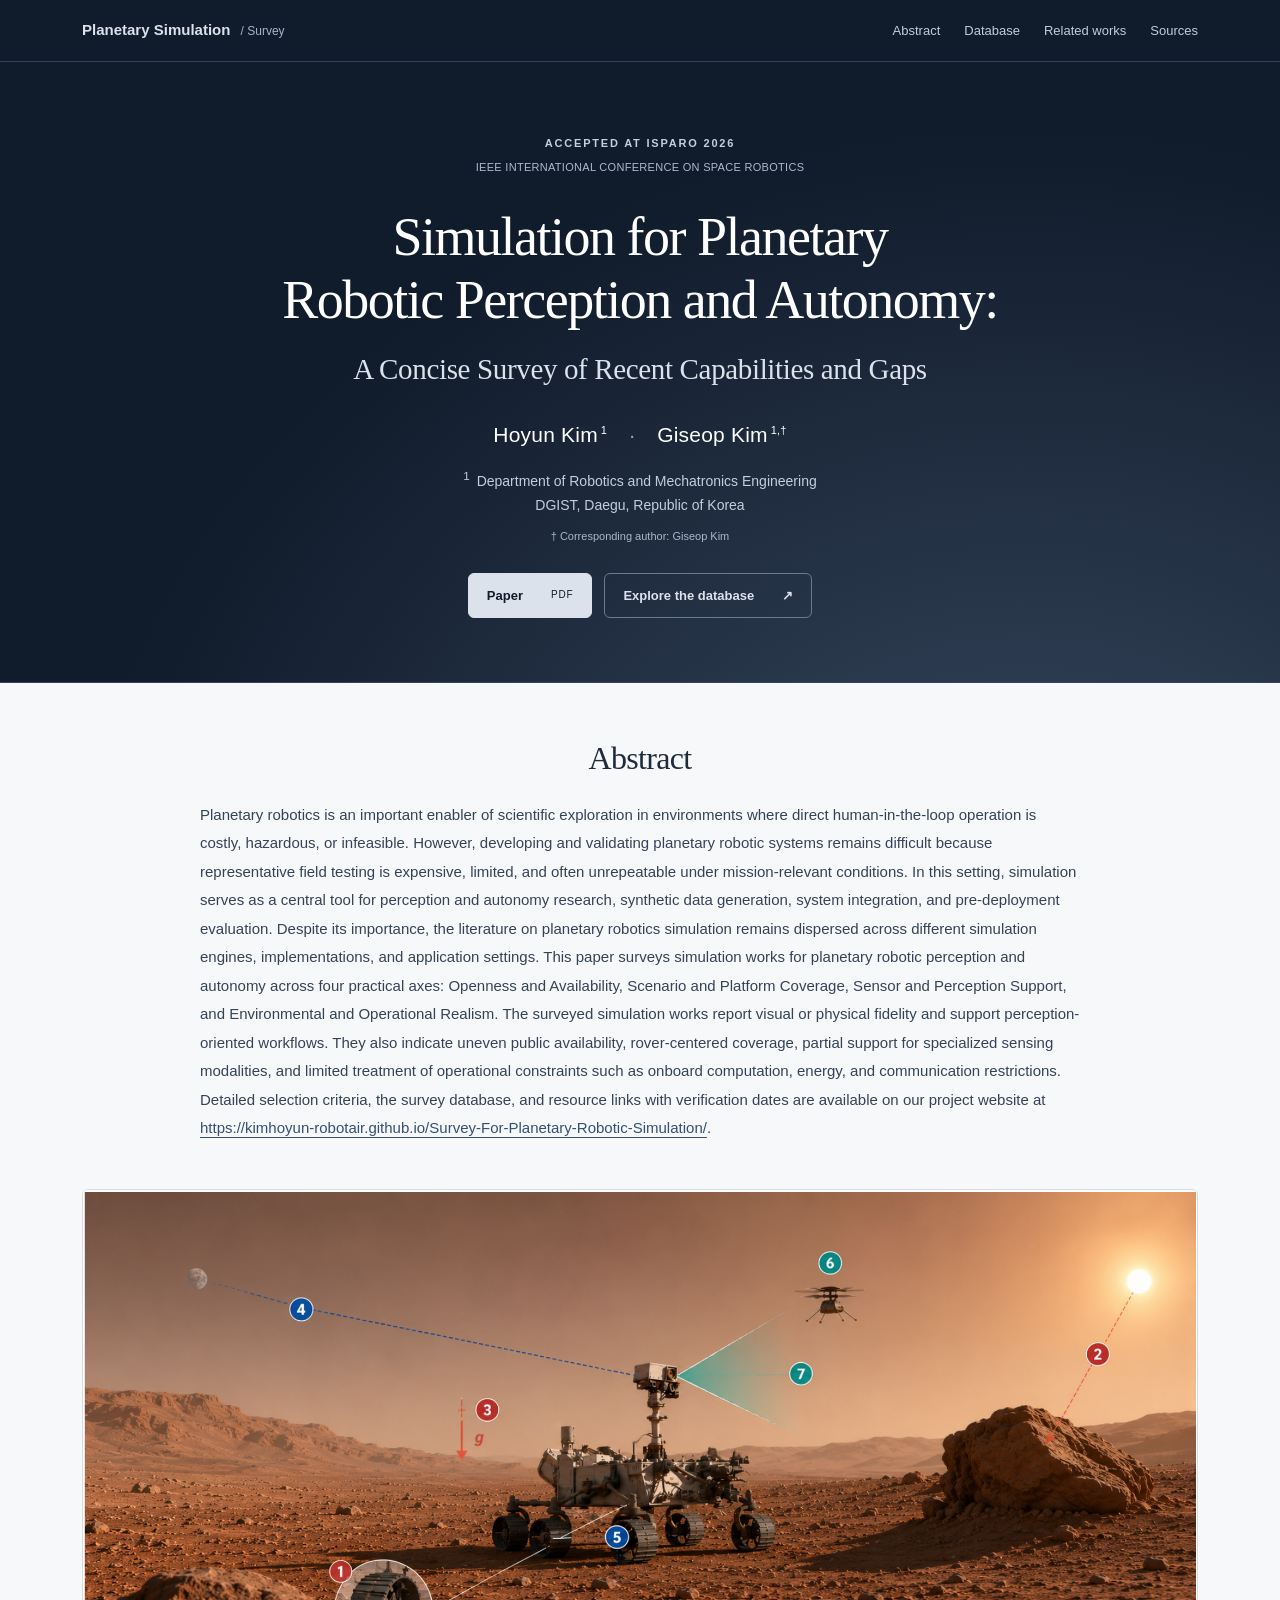
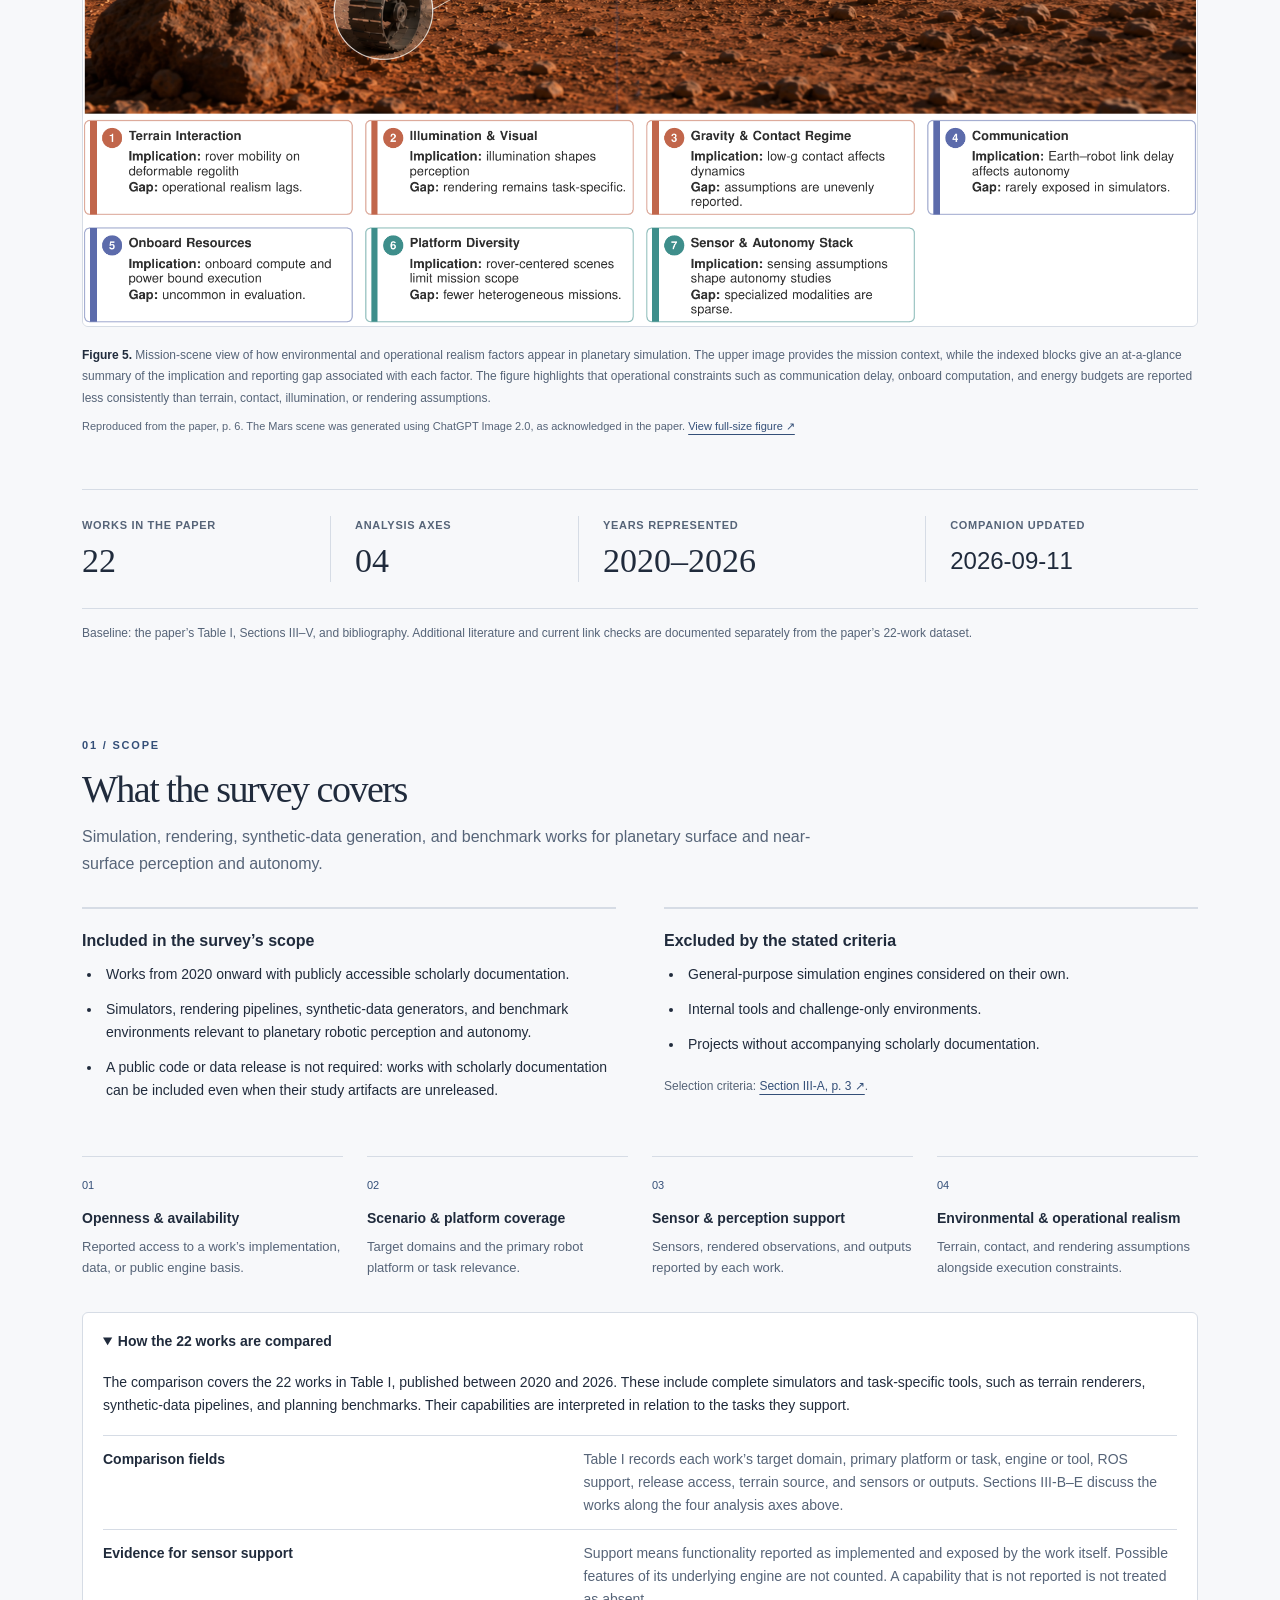
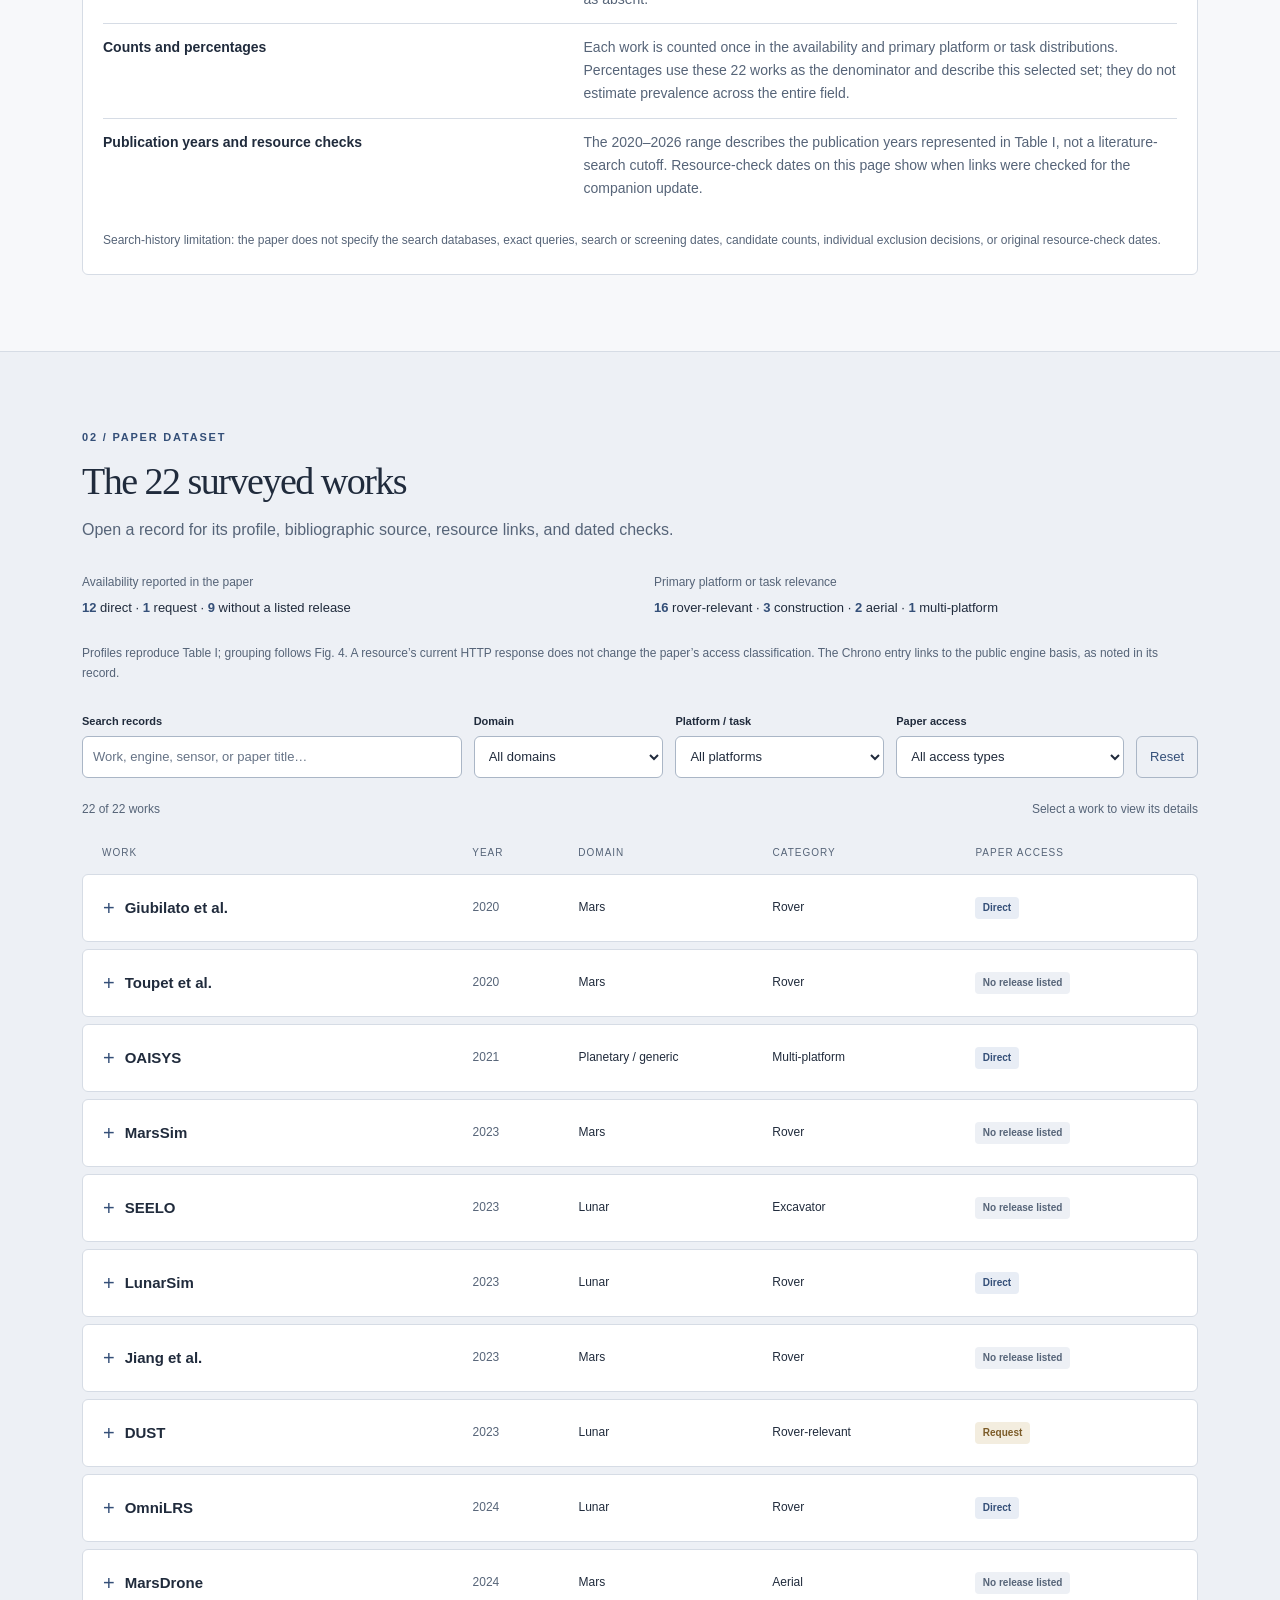
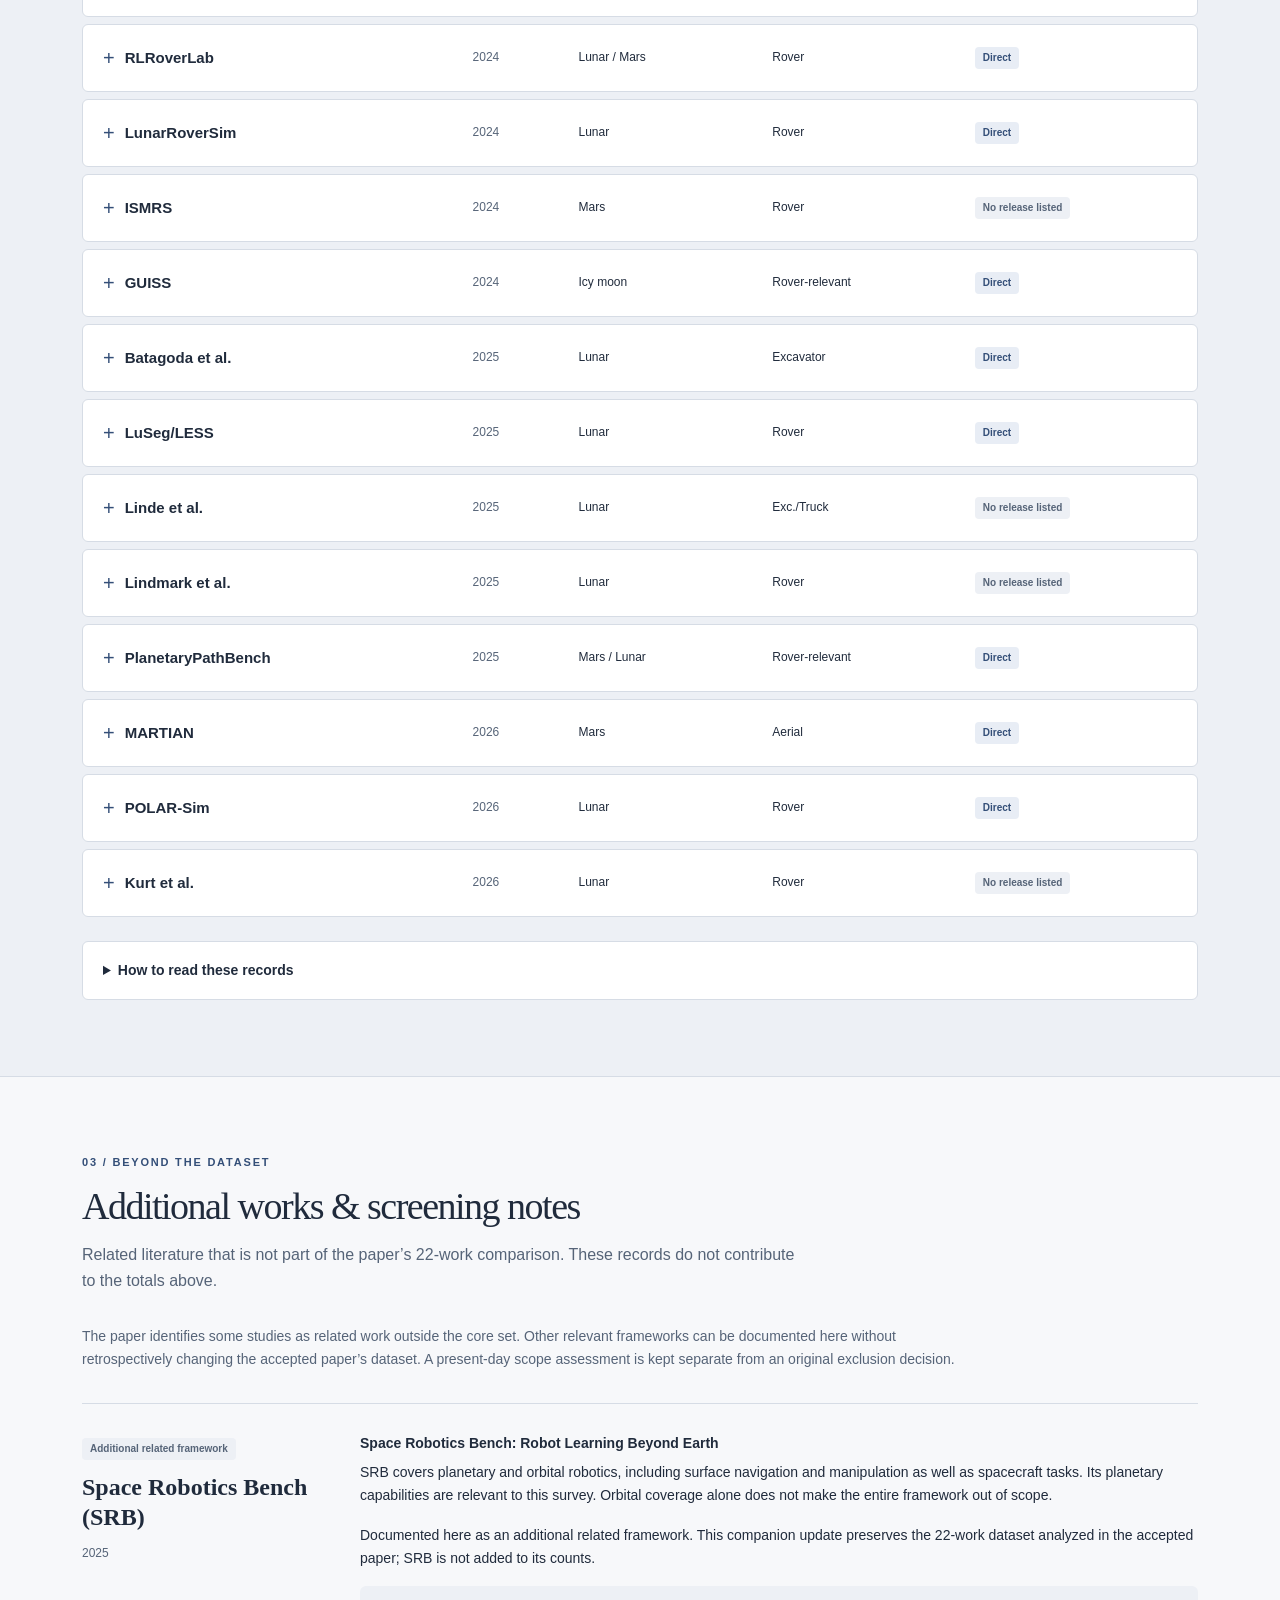
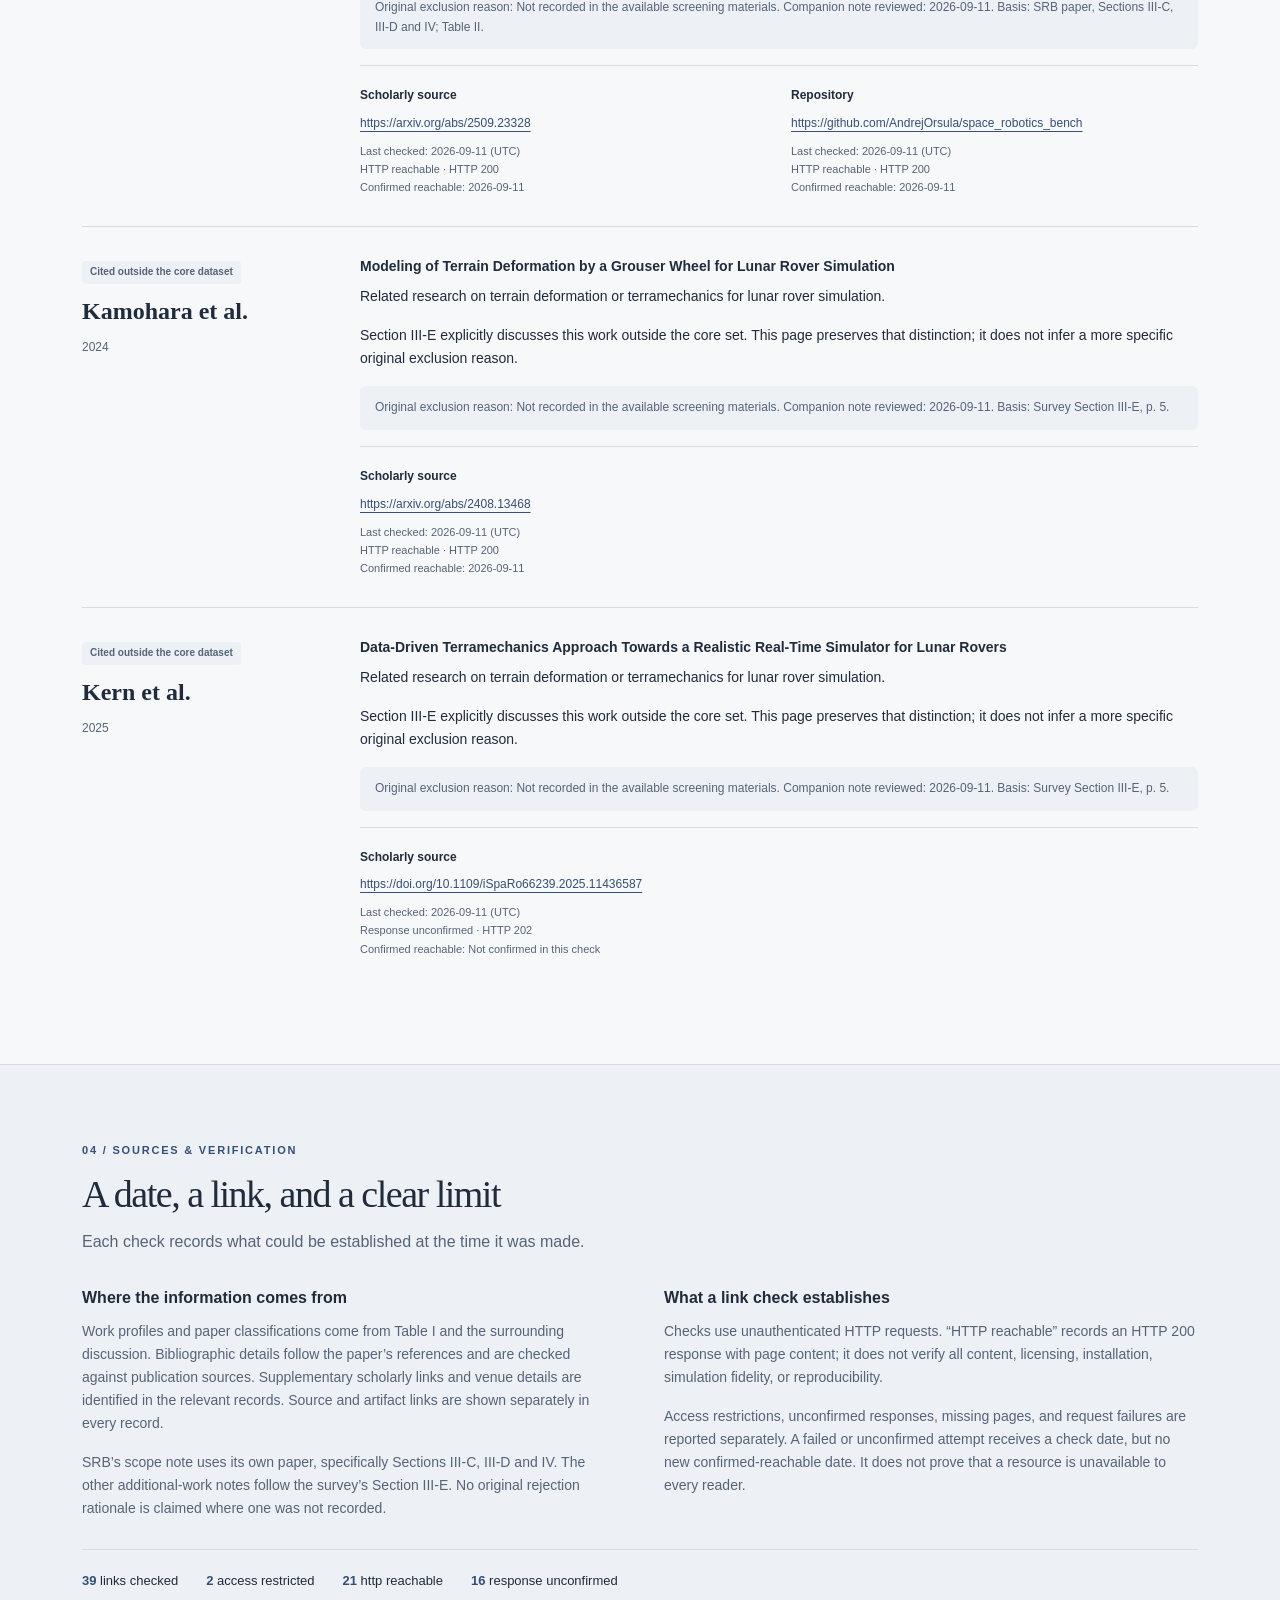
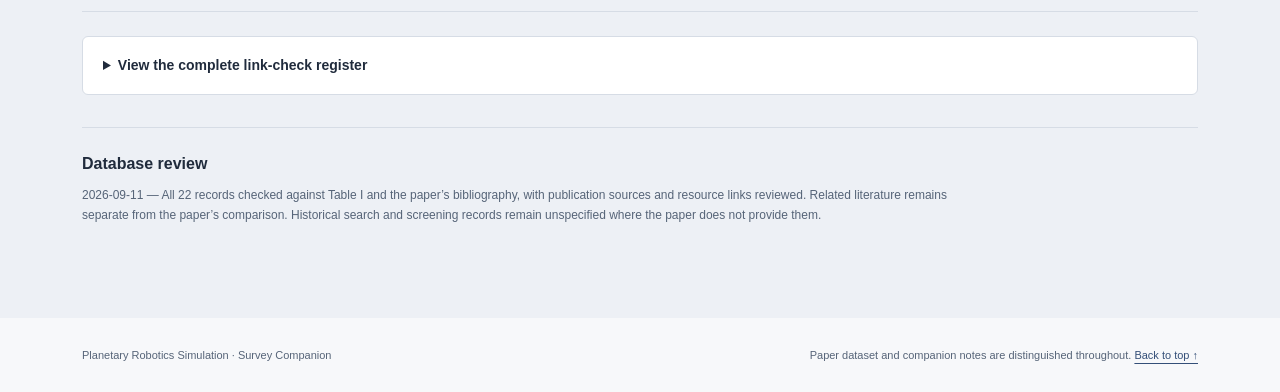
==== commit dc589681: "Add some details to the explanation" ====
--- a/index.html
+++ b/index.html
@@ -39,10 +39,10 @@
       <p class="source-line">Baseline: the paper’s Table I, Sections III–V, and bibliography. Additional literature and current link checks are documented separately from the paper’s 22-work dataset.</p>
     </section>
     <section class="section-shell" id="scope" aria-labelledby="scope-title">
-      <div class="section-heading"><span class="section-number">01 / Scope</span><h2 id="scope-title">What the survey covers</h2><p>A bounded set of simulation works for planetary surface and near-surface perception and autonomy.</p></div>
+      <div class="section-heading"><span class="section-number">01 / Scope</span><h2 id="scope-title">What the survey covers</h2><p>Simulation, rendering, synthetic-data generation, and benchmark works for planetary surface and near-surface perception and autonomy.</p></div>
       <div class="scope-grid">
-        <div><h3>Included in the survey’s scope</h3><ul class="plain-list"><li>Works from 2020 onward with publicly accessible scholarly documentation.</li><li>Simulators, rendering pipelines, synthetic-data generators, and benchmark environments relevant to planetary robotic perception and autonomy.</li><li>Both released and unreleased study artifacts, provided the scholarly-documentation criterion is met.</li></ul></div>
-        <div><h3>Excluded by the stated criteria</h3><ul class="plain-list"><li>General-purpose simulation engines considered on their own.</li><li>Internal tools and challenge-only environments.</li><li>Projects without accompanying scholarly documentation.</li></ul><p class="caption">These are the categories stated in Section III-A. They are not a reconstructed list of individual rejected papers.</p></div>
+        <div><h3>Included in the survey’s scope</h3><ul class="plain-list"><li>Works from 2020 onward with publicly accessible scholarly documentation.</li><li>Simulators, rendering pipelines, synthetic-data generators, and benchmark environments relevant to planetary robotic perception and autonomy.</li><li>A public code or data release is not required: works with scholarly documentation can be included even when their study artifacts are unreleased.</li></ul></div>
+        <div><h3>Excluded by the stated criteria</h3><ul class="plain-list"><li>General-purpose simulation engines considered on their own.</li><li>Internal tools and challenge-only environments.</li><li>Projects without accompanying scholarly documentation.</li></ul><p class="caption">Selection criteria: <a href="./SurveyForPlanetaryRoboticSimulation.pdf#page=3" target="_blank" rel="noopener">Section III-A, p. 3 ↗</a>.</p></div>
       </div>
       <div class="axes" aria-label="The four analysis axes">
         <article><span>01</span><h3>Openness &amp; availability</h3><p>Reported access to a work’s implementation, data, or public engine basis.</p></article>
@@ -50,10 +50,15 @@
         <article><span>03</span><h3>Sensor &amp; perception support</h3><p>Sensors, rendered observations, and outputs reported by each work.</p></article>
         <article><span>04</span><h3>Environmental &amp; operational realism</h3><p>Terrain, contact, and rendering assumptions alongside execution constraints.</p></article>
       </div>
-      <details class="method-note" open><summary>Selection records and limits of the evidence</summary><div class="note-content">
-        <p>The paper presents a bounded survey, not an exhaustive census. Percentages describe the selected works; they are not estimates of prevalence across the entire field. The years represented in Table I do not establish a literature-search cutoff date.</p>
-        <dl class="method-fields"><div><dt>Search databases and exact queries</dt><dd>Not recorded in the supplied paper materials.</dd></div><div><dt>Original search cutoff and screening dates</dt><dd>Not recorded in the supplied paper materials.</dd></div><div><dt>Candidate counts and individual exclusion log</dt><dd>Not recorded in the supplied paper materials.</dd></div><div><dt>Original per-resource access-check dates</dt><dd>Not recorded for the Table I resources. The checks below were performed for this companion update.</dd></div></dl>
-        <p class="caption">Missing historical records are left explicit. Dates, search procedures, and original exclusion reasons are not inferred from publication years or later checks.</p>
+      <details class="method-note" open><summary>How the 22 works are compared</summary><div class="note-content">
+        <p>The comparison covers the 22 works in Table I, published between 2020 and 2026. These include complete simulators and task-specific tools, such as terrain renderers, synthetic-data pipelines, and planning benchmarks. Their capabilities are interpreted in relation to the tasks they support.</p>
+        <dl class="method-fields">
+          <div><dt>Comparison fields</dt><dd>Table I records each work’s target domain, primary platform or task, engine or tool, ROS support, release access, terrain source, and sensors or outputs. Sections III-B–E discuss the works along the four analysis axes above.</dd></div>
+          <div><dt>Evidence for sensor support</dt><dd>Support means functionality reported as implemented and exposed by the work itself. Possible features of its underlying engine are not counted. A capability that is not reported is not treated as absent.</dd></div>
+          <div><dt>Counts and percentages</dt><dd>Each work is counted once in the availability and primary platform or task distributions. Percentages use these 22 works as the denominator and describe this selected set; they do not estimate prevalence across the entire field.</dd></div>
+          <div><dt>Publication years and resource checks</dt><dd>The 2020–2026 range describes the publication years represented in Table I, not a literature-search cutoff. Resource-check dates on this page show when links were checked for the companion update.</dd></div>
+        </dl>
+        <p class="caption">Search-history limitation: the paper does not specify the search databases, exact queries, search or screening dates, candidate counts, individual exclusion decisions, or original resource-check dates.</p>
       </div></details>
     </section>
     <section class="database-section" id="database" aria-labelledby="database-title"><div class="section-shell">
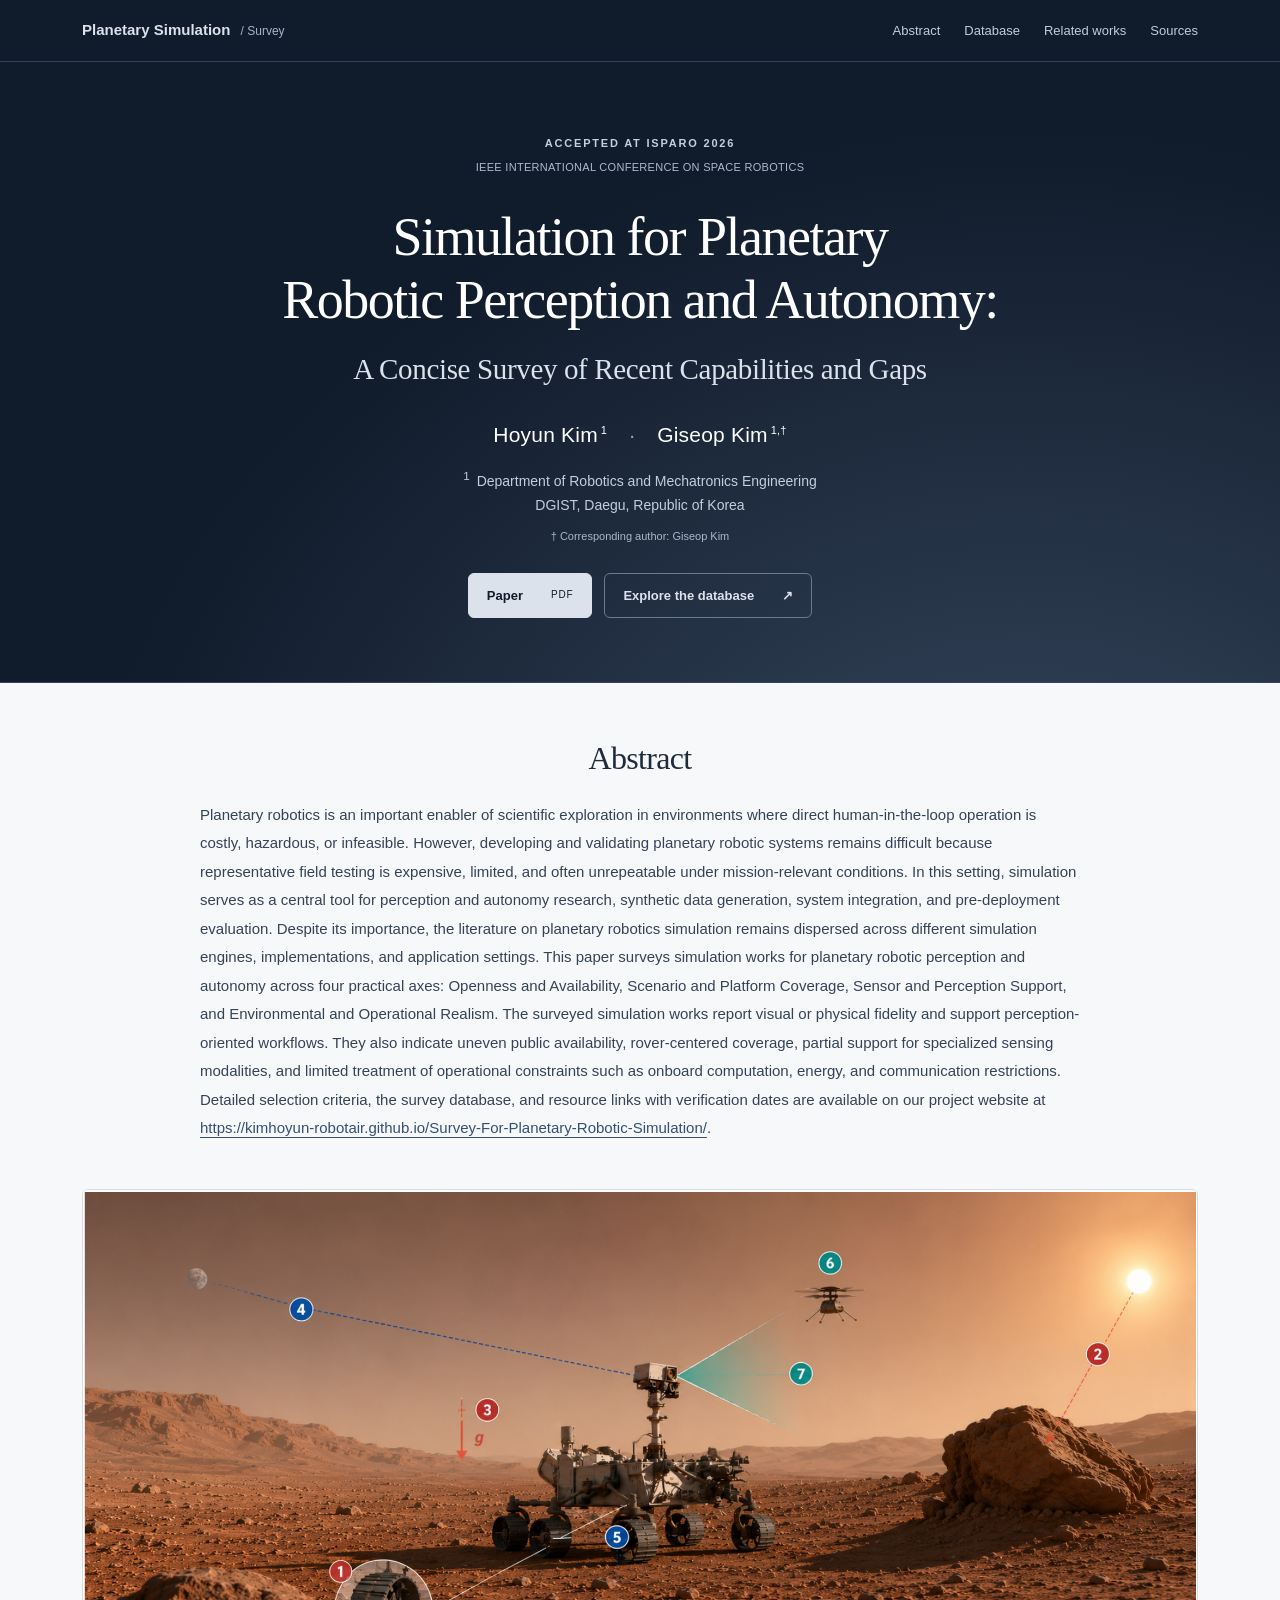
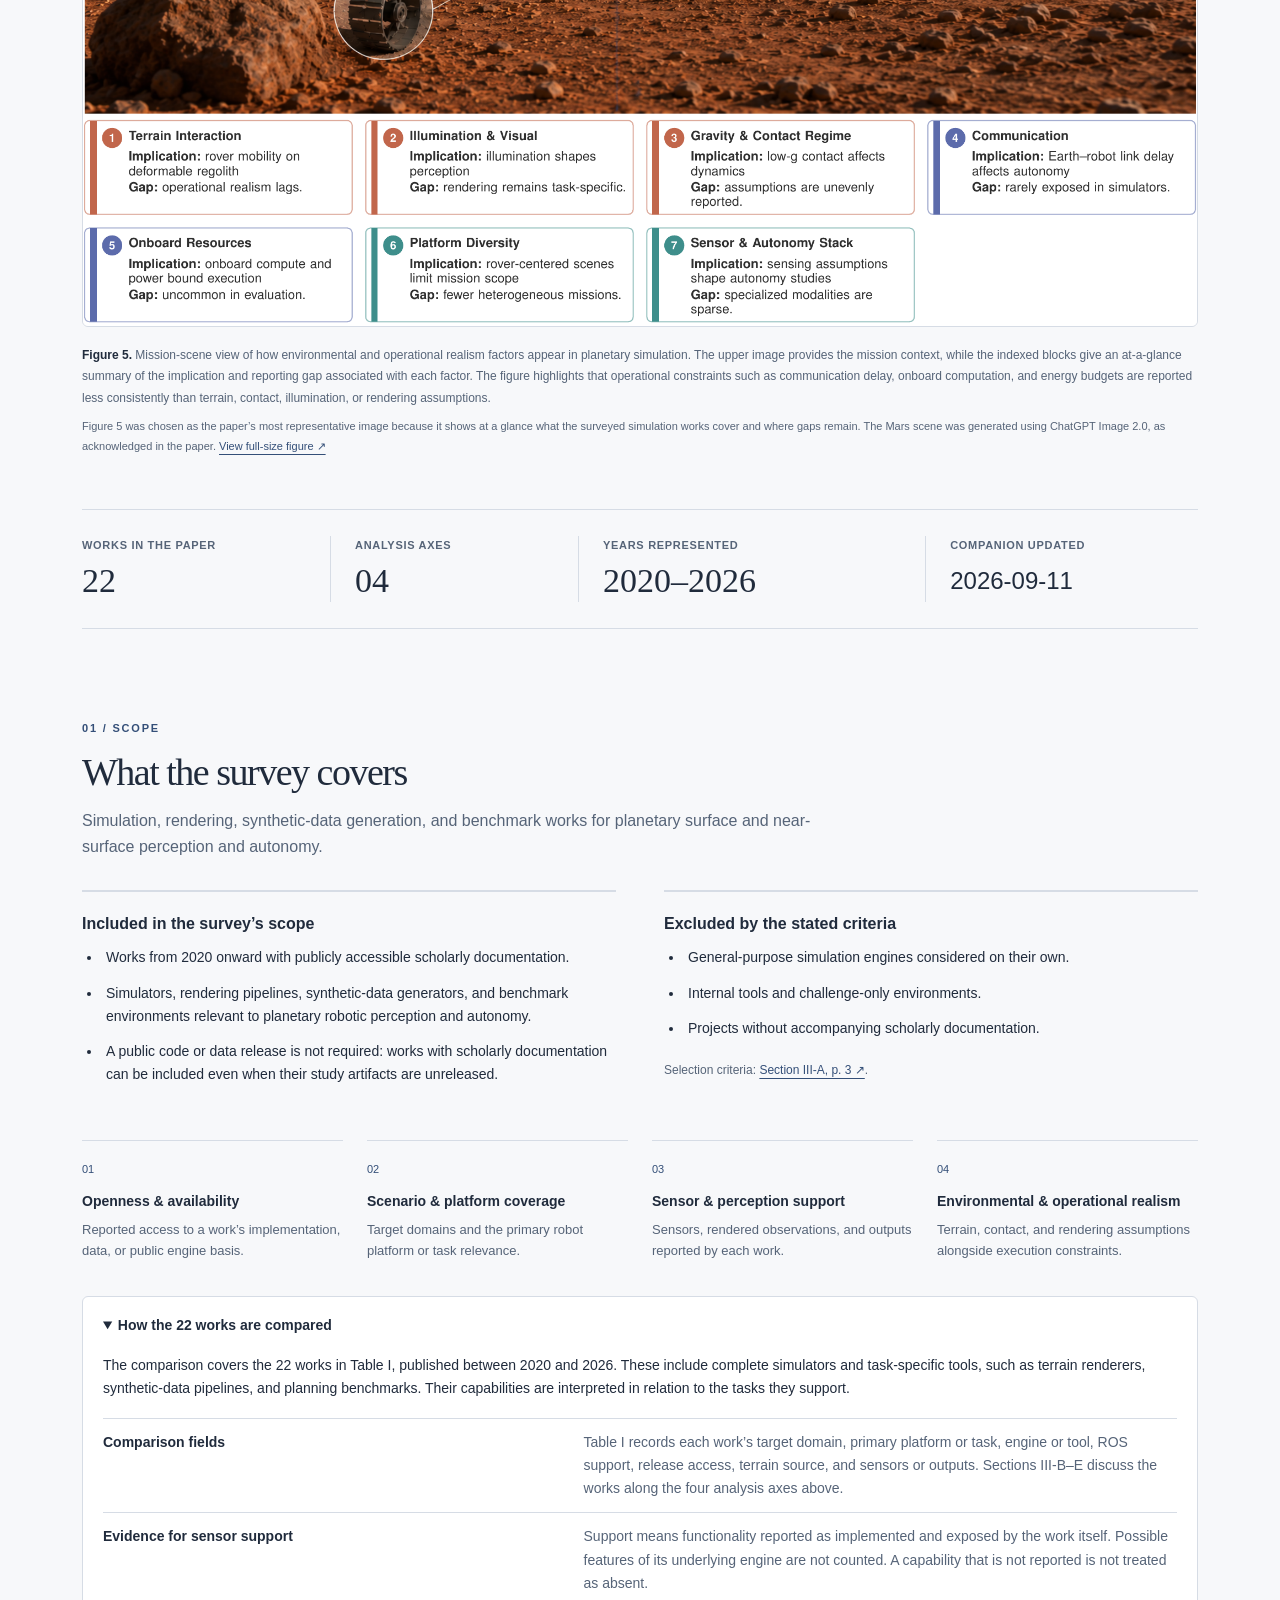
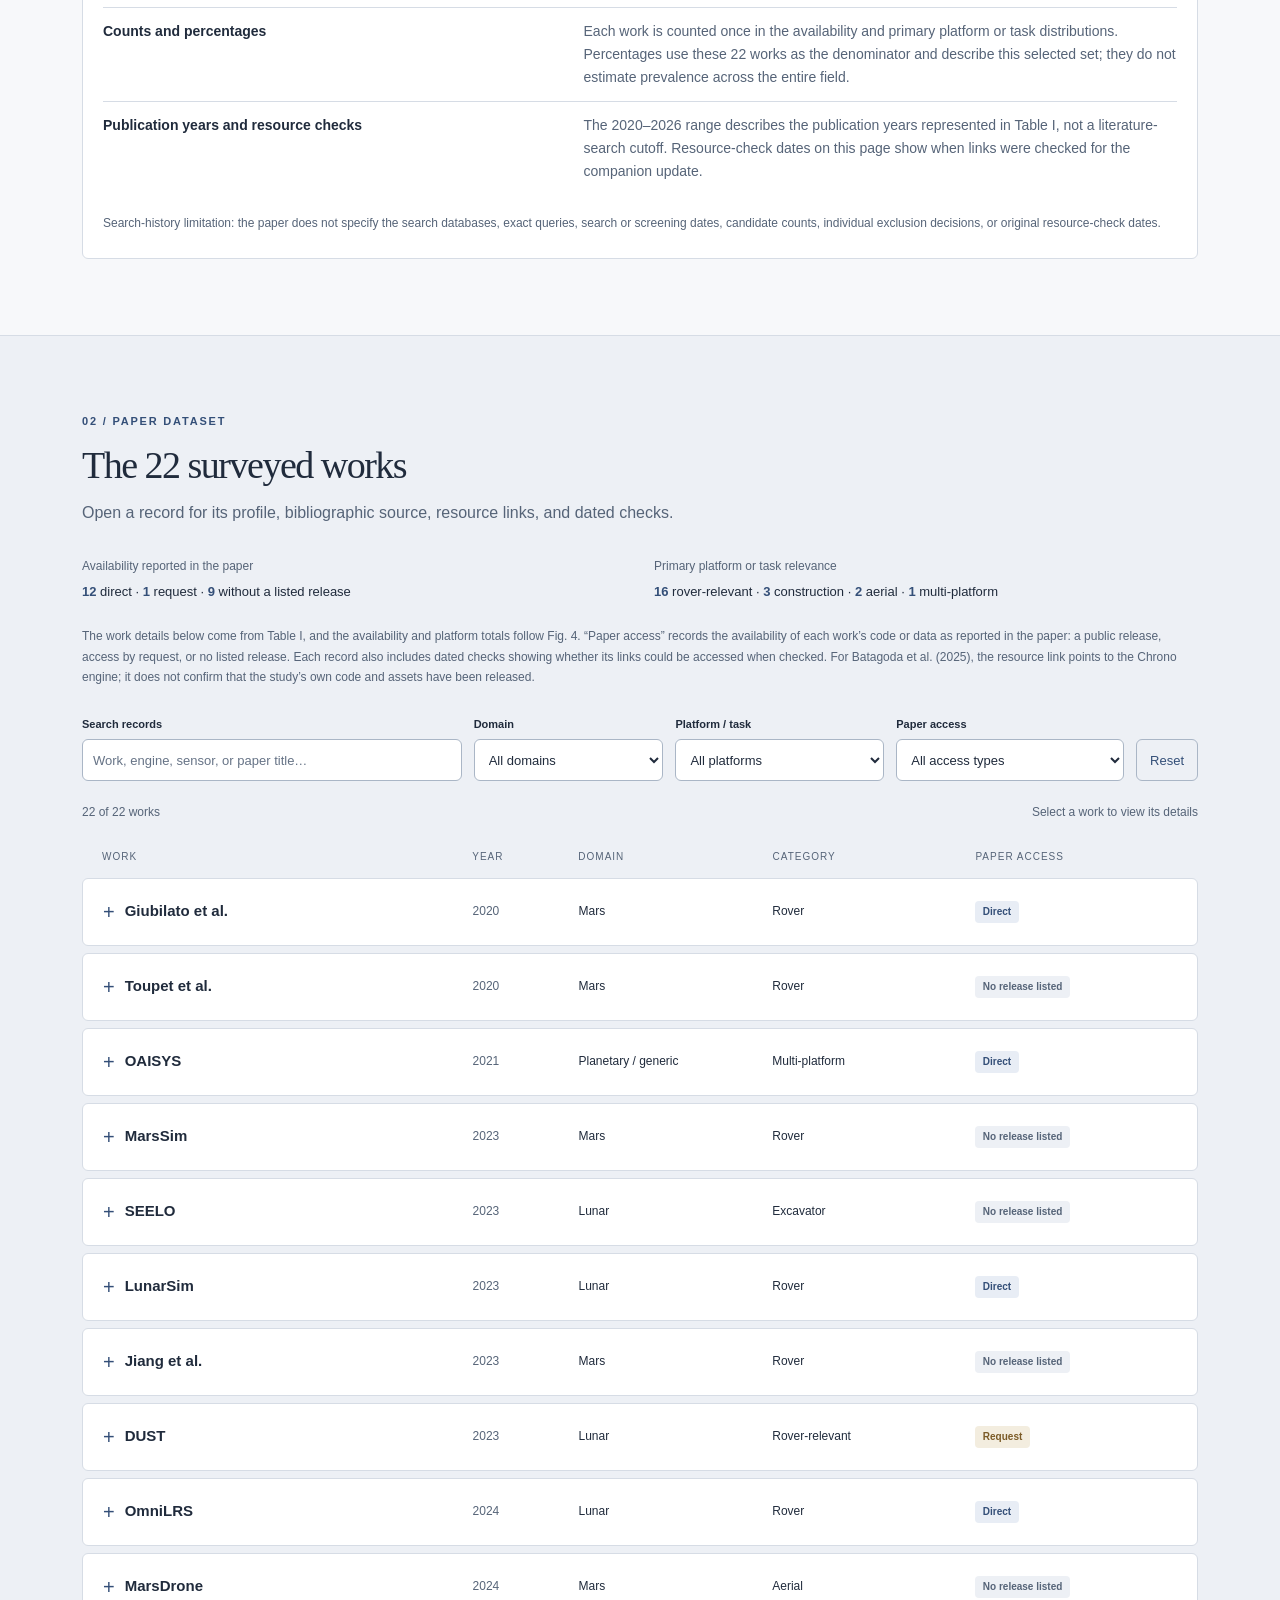
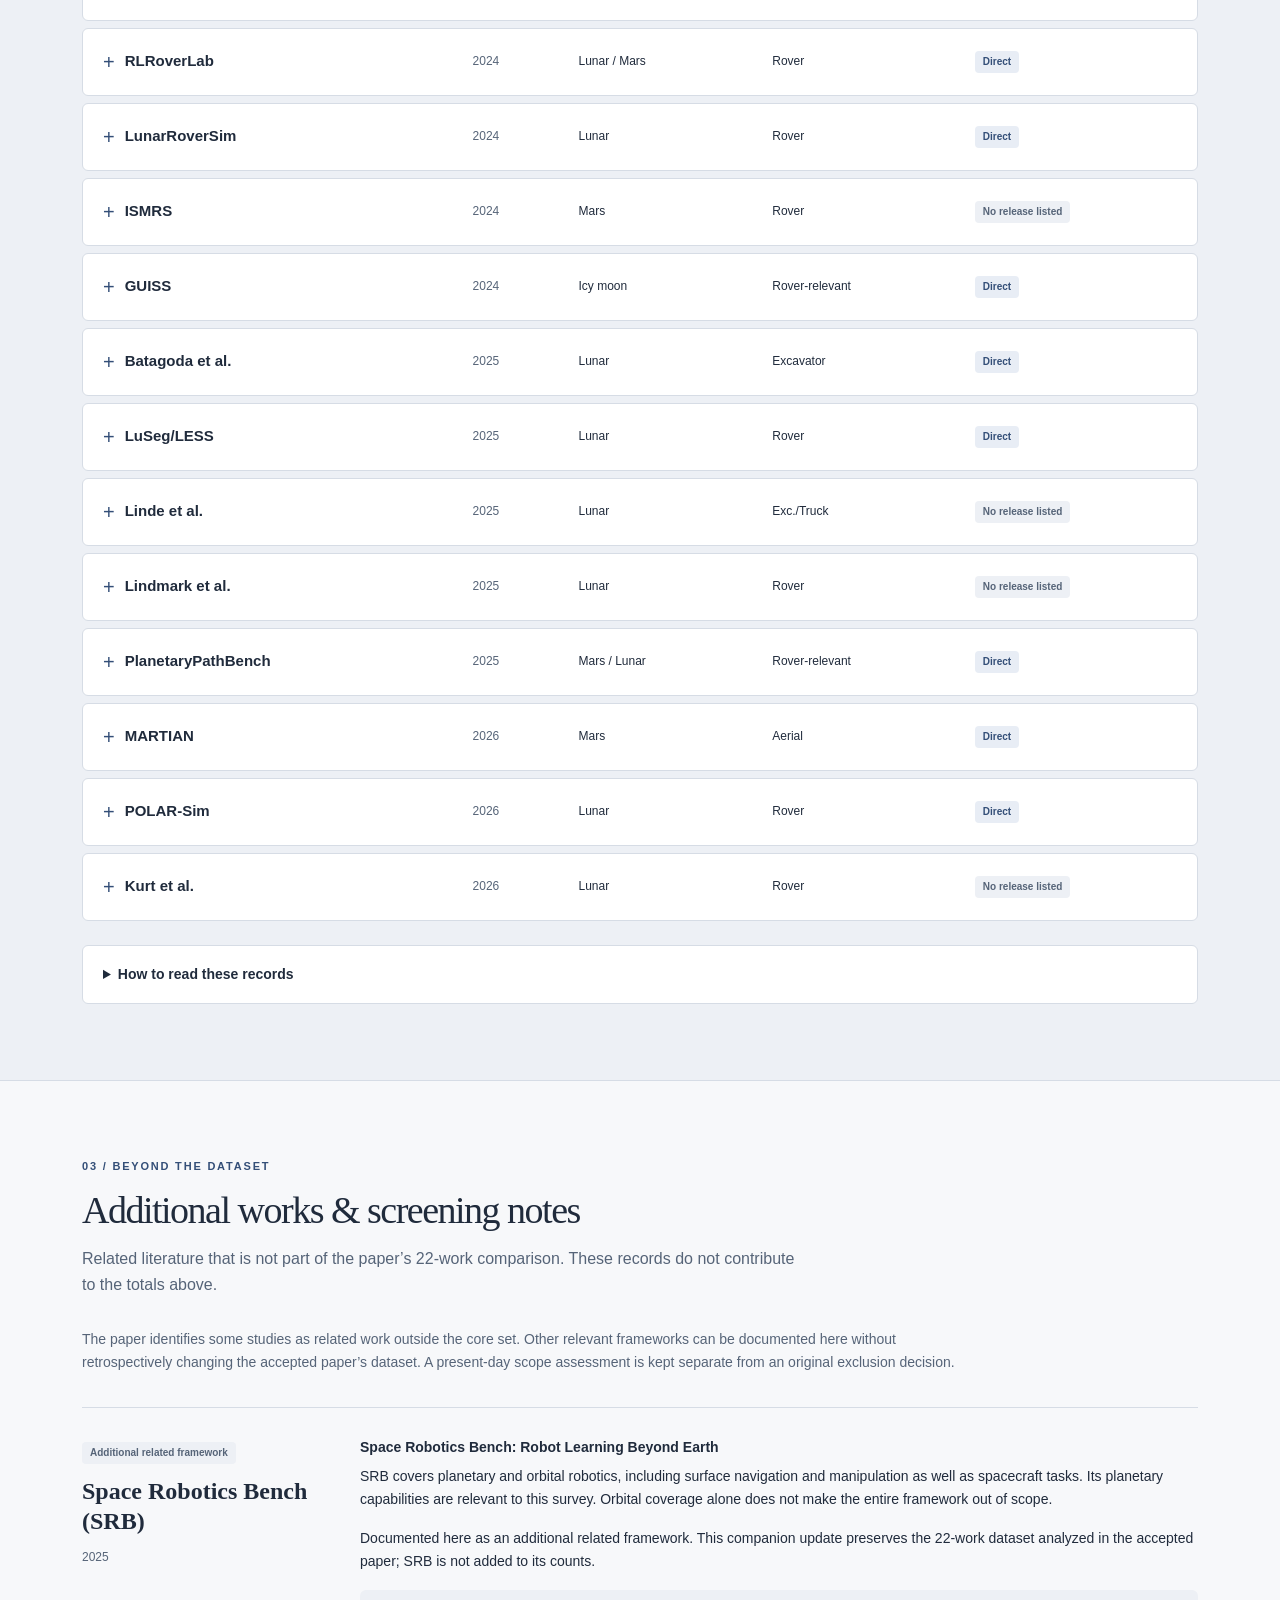
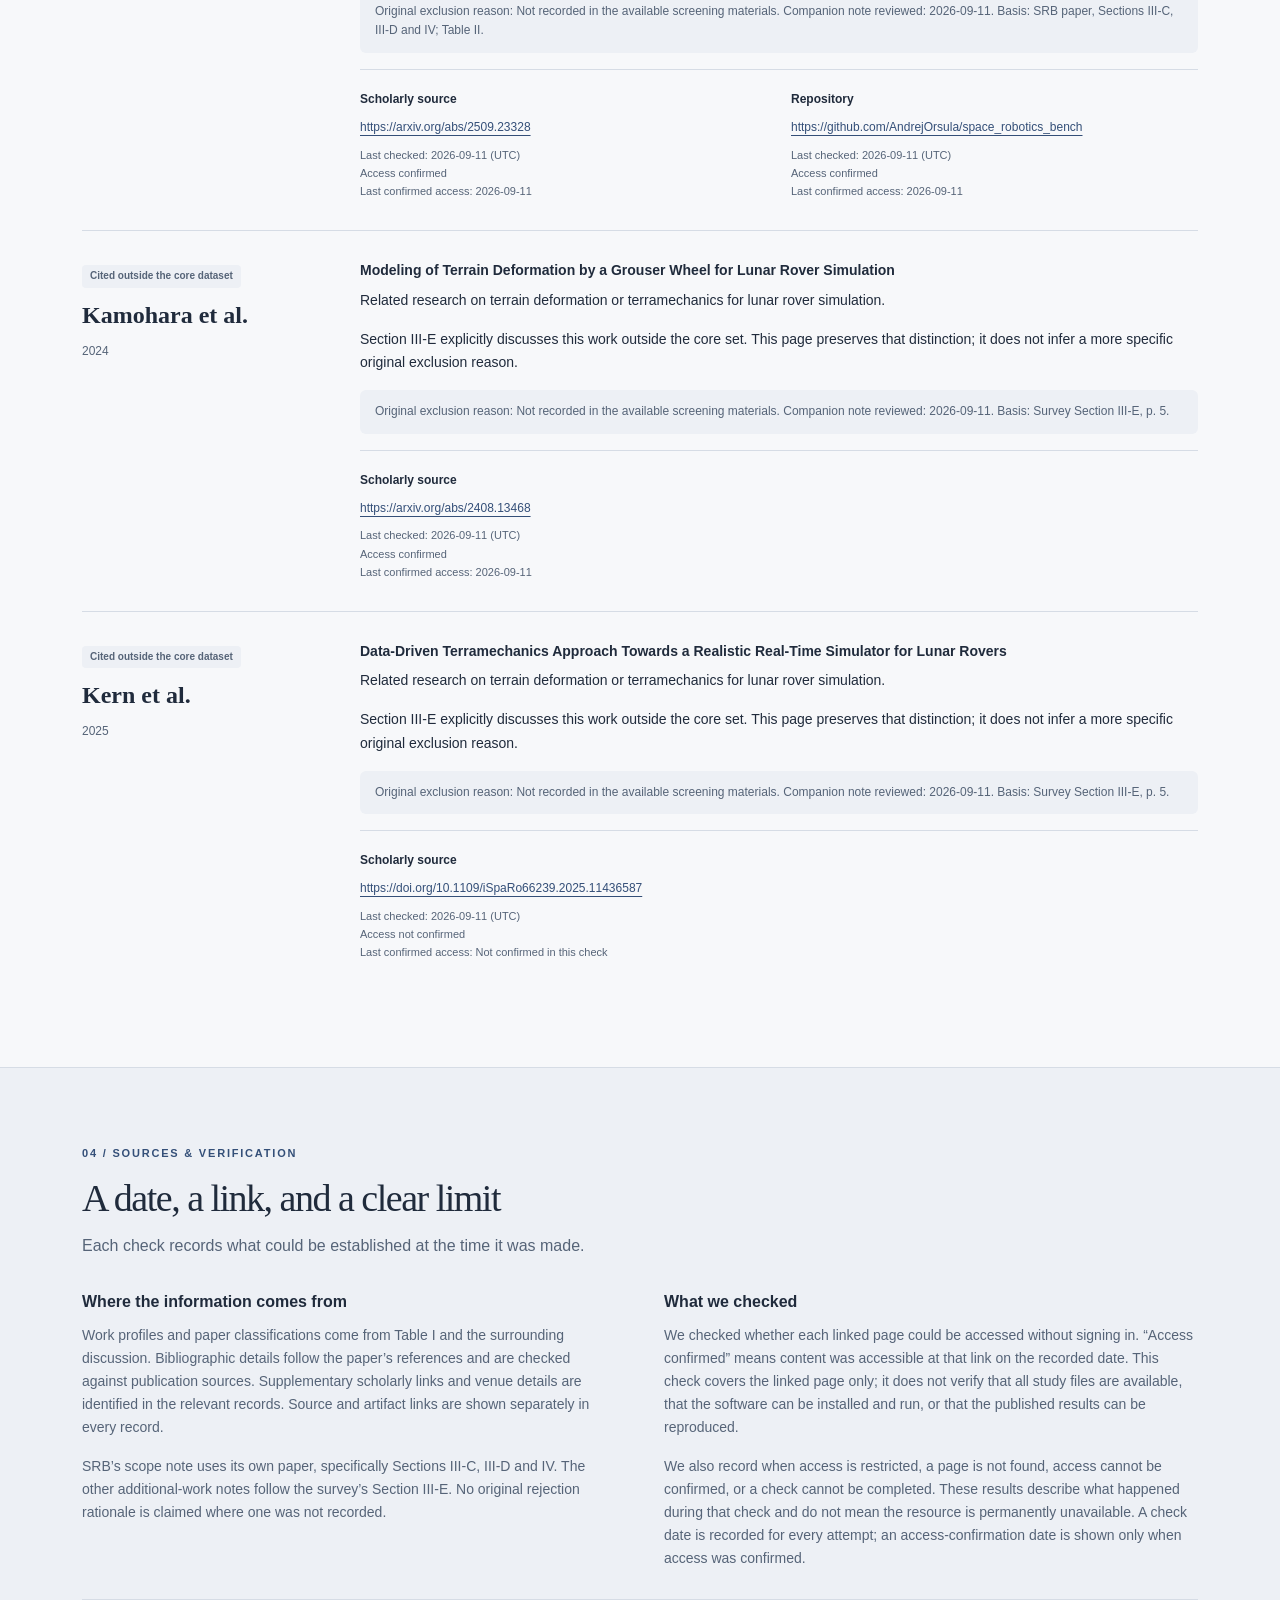
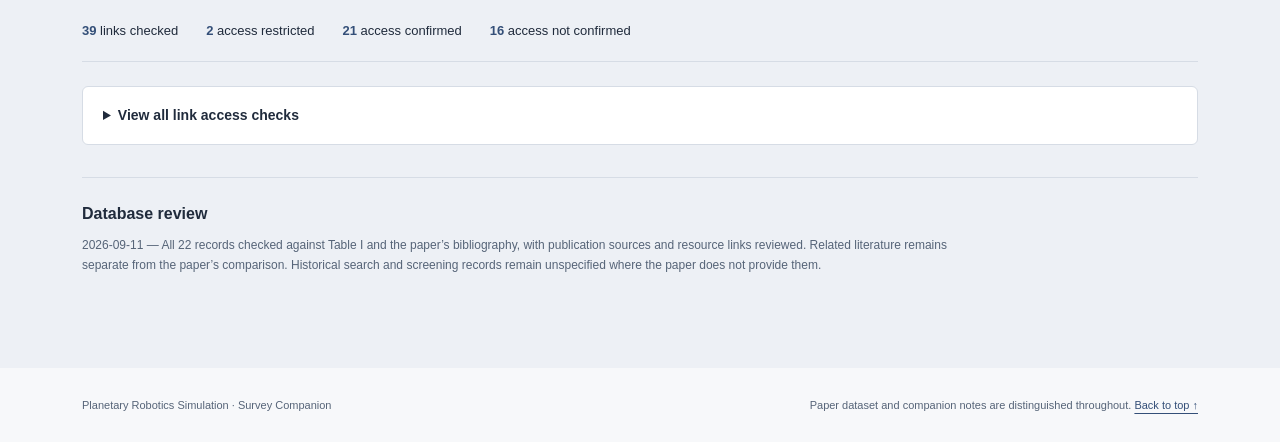
==== commit 95d34596: "Add some details to the explanation(2)'" ====
--- a/index.html
+++ b/index.html
@@ -33,10 +33,9 @@
       </div>
       <figure class="featured-figure" id="figure-5">
         <a class="figure-link" href="./assets/figure-5.png" target="_blank" rel="noopener" aria-label="View Figure 5 at full resolution (opens in a new tab)"><img src="./assets/figure-5.png" width="2020" height="1334" alt="Figure 5. A Mars mission scene with a rover and aerial robot, annotated with seven factors: terrain interaction, illumination and visual conditions, gravity and contact regime, communication, onboard resources, platform diversity, and the sensor and autonomy stack. Seven explanation blocks below the scene pair each factor with its implication and reporting gap."></a>
-        <figcaption><p><strong>Figure 5.</strong> Mission-scene view of how environmental and operational realism factors appear in planetary simulation. The upper image provides the mission context, while the indexed blocks give an at-a-glance summary of the implication and reporting gap associated with each factor. The figure highlights that operational constraints such as communication delay, onboard computation, and energy budgets are reported less consistently than terrain, contact, illumination, or rendering assumptions.</p><p class="figure-credit">Reproduced from the paper, p. 6. The Mars scene was generated using ChatGPT Image 2.0, as acknowledged in the paper. <a href="./assets/figure-5.png" target="_blank" rel="noopener">View full-size figure ↗</a></p></figcaption>
+        <figcaption><p><strong>Figure 5.</strong> Mission-scene view of how environmental and operational realism factors appear in planetary simulation. The upper image provides the mission context, while the indexed blocks give an at-a-glance summary of the implication and reporting gap associated with each factor. The figure highlights that operational constraints such as communication delay, onboard computation, and energy budgets are reported less consistently than terrain, contact, illumination, or rendering assumptions.</p><p class="figure-credit">Figure 5 was chosen as the paper’s most representative image because it shows at a glance what the surveyed simulation works cover and where gaps remain. The Mars scene was generated using ChatGPT Image 2.0, as acknowledged in the paper. <a href="./assets/figure-5.png" target="_blank" rel="noopener">View full-size figure ↗</a></p></figcaption>
       </figure>
       <dl class="stat-strip"><div><dt>Works in the paper</dt><dd>22</dd></div><div><dt>Analysis axes</dt><dd>04</dd></div><div><dt>Years represented</dt><dd>2020–2026</dd></div><div><dt>Companion updated</dt><dd class="date">2026-09-11</dd></div></dl>
-      <p class="source-line">Baseline: the paper’s Table I, Sections III–V, and bibliography. Additional literature and current link checks are documented separately from the paper’s 22-work dataset.</p>
     </section>
     <section class="section-shell" id="scope" aria-labelledby="scope-title">
       <div class="section-heading"><span class="section-number">01 / Scope</span><h2 id="scope-title">What the survey covers</h2><p>Simulation, rendering, synthetic-data generation, and benchmark works for planetary surface and near-surface perception and autonomy.</p></div>
@@ -64,7 +63,7 @@
     <section class="database-section" id="database" aria-labelledby="database-title"><div class="section-shell">
       <div class="section-heading"><span class="section-number">02 / Paper dataset</span><h2 id="database-title">The 22 surveyed works</h2><p>Open a record for its profile, bibliographic source, resource links, and dated checks.</p></div>
       <div class="dataset-summary"><div><h3>Availability reported in the paper</h3><p><strong>12</strong> direct · <strong>1</strong> request · <strong>9</strong> without a listed release</p></div><div><h3>Primary platform or task relevance</h3><p><strong>16</strong> rover-relevant · <strong>3</strong> construction · <strong>2</strong> aerial · <strong>1</strong> multi-platform</p></div></div>
-      <p class="caption">Profiles reproduce Table I; grouping follows Fig. 4. A resource’s current HTTP response does not change the paper’s access classification. The Chrono entry links to the public engine basis, as noted in its record.</p>
+      <p class="caption">The work details below come from Table I, and the availability and platform totals follow Fig. 4. “Paper access” records the availability of each work’s code or data as reported in the paper: a public release, access by request, or no listed release. Each record also includes dated checks showing whether its links could be accessed when checked. For Batagoda et al. (2025), the resource link points to the Chrono engine; it does not confirm that the study’s own code and assets have been released.</p>
       <form id="filters" class="filter-bar" role="search" hidden>
         <div class="search-field"><label for="search">Search records</label><input id="search" type="search" placeholder="Work, engine, sensor, or paper title…" autocomplete="off"></div>
         <div><label for="domain">Domain</label><select id="domain"><option value="">All domains</option><option>Lunar</option><option>Mars</option><option>Cross-domain</option><option>Icy moon</option></select></div>
@@ -74,43 +73,43 @@
       </form>
       <div class="database-toolbar"><p id="record-count" role="status" aria-live="polite">22 of 22 works</p><p>Select a work to view its details</p></div>
       <div class="record-head" aria-hidden="true"><span>Work</span><span>Year</span><span>Domain</span><span>Category</span><span>Paper access</span></div>
-      <div id="records"><details class="record" id="work-Giubilato2020" data-search="giubilato et al. 2020 mars rover rover-relevant gazebo r1 real st cam, 3d lidar, imu simulation framework for mobile robots in planetary-like environments giubilato, riccardo and others" data-domain="Mars" data-platform="Rover-relevant" data-access="Direct"><summary><span class="record-name">Giubilato et al.</span><span class="record-year">2020</span><span class="record-domain">Mars</span><span class="record-category">Rover</span><span class="badge badge-direct">Direct</span></summary><div class="record-body"><h3 class="record-title">Simulation Framework for Mobile Robots in Planetary-Like Environments</h3><p class="reference-line">Giubilato, Riccardo et al. · 2020 IEEE 7th International Workshop on Metrology for AeroSpace (MetroAeroSpace) · 2020</p><dl class="profile-fields"><div><dt>Reported category</dt><dd>Rover</dd></div><div><dt>Engine / tool</dt><dd>Gazebo</dd></div><div><dt>ROS support</dt><dd>R1</dd></div><div><dt>Terrain source</dt><dd>Real</dd></div><div><dt>Sensors / outputs</dt><dd>St Cam, 3D LiDAR, IMU</dd></div><div><dt>Paper reference</dt><dd>[23] · Table I, p. 4</dd></div></dl><div class="resource-grid"><div class="resource-block"><h4>Scholarly source</h4><a class="resource-url" href="https://doi.org/10.1109/MetroAeroSpace48742.2020.9160154">https://doi.org/10.1109/MetroAeroSpace48742.2020.9160154</a><p class="check-meta">Last checked: <time datetime="2026-09-11">2026-09-11</time> (UTC)<br>Response unconfirmed · HTTP 202<br>Confirmed reachable: Not confirmed in this check</p></div><div class="resource-block"><h4>Repository</h4><a class="resource-url" href="https://github.com/MorpheusPD/MarsSim">https://github.com/MorpheusPD/MarsSim</a><p class="check-meta">Last checked: <time datetime="2026-09-11">2026-09-11</time> (UTC)<br>HTTP reachable · HTTP 200<br>Confirmed reachable: 2026-09-11</p></div></div><p class="evidence-line">Evidence: Survey Table I, p. 4; bibliography reference [23]. Capabilities are transcribed from the survey, not independently benchmarked.</p></div></details>
-<details class="record" id="work-Toupet2020ENavSim" data-search="toupet et al. 2020 mars rover rover-relevant ros-based r1 simulated st cam, rover state a ros-based simulator for testing the enhanced autonomous navigation of the mars 2020 rover toupet, olivier and others" data-domain="Mars" data-platform="Rover-relevant" data-access="No release listed"><summary><span class="record-name">Toupet et al.</span><span class="record-year">2020</span><span class="record-domain">Mars</span><span class="record-category">Rover</span><span class="badge ">No release listed</span></summary><div class="record-body"><h3 class="record-title">A ROS-based Simulator for Testing the Enhanced Autonomous Navigation of the Mars 2020 Rover</h3><p class="reference-line">Toupet, Olivier et al. · 2020 IEEE Aerospace Conference · 2020</p><dl class="profile-fields"><div><dt>Reported category</dt><dd>Rover</dd></div><div><dt>Engine / tool</dt><dd>ROS-based</dd></div><div><dt>ROS support</dt><dd>R1</dd></div><div><dt>Terrain source</dt><dd>Simulated</dd></div><div><dt>Sensors / outputs</dt><dd>St Cam, rover state</dd></div><div><dt>Paper reference</dt><dd>[27] · Table I, p. 4</dd></div></dl><div class="resource-grid"><div class="resource-block"><h4>Scholarly source</h4><a class="resource-url" href="https://doi.org/10.1109/AERO47225.2020.9172345">https://doi.org/10.1109/AERO47225.2020.9172345</a><p class="check-meta">Last checked: <time datetime="2026-09-11">2026-09-11</time> (UTC)<br>Response unconfirmed · HTTP 202<br>Confirmed reachable: Not confirmed in this check</p></div><div class="resource-block"><h4>Study artifact</h4><p class="check-meta">No link recorded in the paper.</p></div></div><p class="evidence-line">Evidence: Survey Table I, p. 4; bibliography reference [27]. Capabilities are transcribed from the survey, not independently benchmarked.</p></div></details>
-<details class="record" id="work-Mueller2021" data-search="oaisys 2021 planetary / generic multi-platform multi-platform blender synthetic rgb-d (extensible) a photorealistic terrain simulation pipeline for unstructured outdoor environments müller, m. g. and others" data-domain="Cross-domain" data-platform="Multi-platform" data-access="Direct"><summary><span class="record-name">OAISYS</span><span class="record-year">2021</span><span class="record-domain">Planetary / generic</span><span class="record-category">Multi-platform</span><span class="badge badge-direct">Direct</span></summary><div class="record-body"><h3 class="record-title">A Photorealistic Terrain Simulation Pipeline for Unstructured Outdoor Environments</h3><p class="reference-line">Müller, M. G. et al. · 2021 IEEE/RSJ International Conference on Intelligent Robots and Systems (IROS) · 2021</p><dl class="profile-fields"><div><dt>Reported category</dt><dd>Multi-platform</dd></div><div><dt>Engine / tool</dt><dd>Blender</dd></div><div><dt>ROS support</dt><dd>Not reported</dd></div><div><dt>Terrain source</dt><dd>Synthetic</dd></div><div><dt>Sensors / outputs</dt><dd>RGB-D (extensible)</dd></div><div><dt>Paper reference</dt><dd>[8] · Table I, p. 4</dd></div></dl><div class="resource-grid"><div class="resource-block"><h4>Scholarly source</h4><a class="resource-url" href="https://doi.org/10.1109/IROS51168.2021.9636644">https://doi.org/10.1109/IROS51168.2021.9636644</a><p class="check-meta">Last checked: <time datetime="2026-09-11">2026-09-11</time> (UTC)<br>Response unconfirmed · HTTP 202<br>Confirmed reachable: Not confirmed in this check</p></div><div class="resource-block"><h4>Repository</h4><a class="resource-url" href="https://github.com/DLR-RM/oaisys">https://github.com/DLR-RM/oaisys</a><p class="check-meta">Last checked: <time datetime="2026-09-11">2026-09-11</time> (UTC)<br>HTTP reachable · HTTP 200<br>Confirmed reachable: 2026-09-11</p></div></div><p class="evidence-line">Evidence: Survey Table I, p. 4; bibliography reference [8]. Capabilities are transcribed from the survey, not independently benchmarked.</p></div></details>
-<details class="record" id="work-MarsSim2023" data-search="marssim 2023 mars rover rover-relevant gazebo r1 real mastcam marssim: a high-fidelity physical and visual simulation for mars rovers zhou, ruyi and others" data-domain="Mars" data-platform="Rover-relevant" data-access="No release listed"><summary><span class="record-name">MarsSim</span><span class="record-year">2023</span><span class="record-domain">Mars</span><span class="record-category">Rover</span><span class="badge ">No release listed</span></summary><div class="record-body"><h3 class="record-title">MarsSim: A High-Fidelity Physical and Visual Simulation for Mars Rovers</h3><p class="reference-line">Zhou, Ruyi et al. · IEEE Transactions on Aerospace and Electronic Systems · 2023</p><dl class="profile-fields"><div><dt>Reported category</dt><dd>Rover</dd></div><div><dt>Engine / tool</dt><dd>Gazebo</dd></div><div><dt>ROS support</dt><dd>R1</dd></div><div><dt>Terrain source</dt><dd>Real</dd></div><div><dt>Sensors / outputs</dt><dd>Mastcam</dd></div><div><dt>Paper reference</dt><dd>[24] · Table I, p. 4</dd></div></dl><div class="resource-grid"><div class="resource-block"><h4>Scholarly source</h4><a class="resource-url" href="https://doi.org/10.1109/TAES.2022.3207705">https://doi.org/10.1109/TAES.2022.3207705</a><p class="check-meta">Last checked: <time datetime="2026-09-11">2026-09-11</time> (UTC)<br>Response unconfirmed · HTTP 202<br>Confirmed reachable: Not confirmed in this check</p></div><div class="resource-block"><h4>Study artifact</h4><p class="check-meta">No link recorded in the paper.</p></div></div><p class="record-note">The year follows Table I and the survey’s bibliography (2023). The DOI registry currently lists 2022.</p><p class="evidence-line">Evidence: Survey Table I, p. 4; bibliography reference [24]. Capabilities are transcribed from the survey, not independently benchmarked.</p></div></details>
-<details class="record" id="work-Cloud2023" data-search="seelo 2023 lunar excavator construction unity real vision, imu lunar excavator mission operations using dynamic movement primitives cloud, joseph m. and others" data-domain="Lunar" data-platform="Construction" data-access="No release listed"><summary><span class="record-name">SEELO</span><span class="record-year">2023</span><span class="record-domain">Lunar</span><span class="record-category">Excavator</span><span class="badge ">No release listed</span></summary><div class="record-body"><h3 class="record-title">Lunar Excavator Mission Operations Using Dynamic Movement Primitives</h3><p class="reference-line">Cloud, Joseph M. et al. · 2023 IEEE/RSJ International Conference on Intelligent Robots and Systems (IROS) · 2023</p><dl class="profile-fields"><div><dt>Reported category</dt><dd>Excavator</dd></div><div><dt>Engine / tool</dt><dd>Unity</dd></div><div><dt>ROS support</dt><dd>Not reported</dd></div><div><dt>Terrain source</dt><dd>Real</dd></div><div><dt>Sensors / outputs</dt><dd>Vision, IMU</dd></div><div><dt>Paper reference</dt><dd>[10] · Table I, p. 4</dd></div></dl><div class="resource-grid"><div class="resource-block"><h4>Scholarly source</h4><a class="resource-url" href="https://doi.org/10.1109/IROS55552.2023.10342005">https://doi.org/10.1109/IROS55552.2023.10342005</a><p class="check-meta">Last checked: <time datetime="2026-09-11">2026-09-11</time> (UTC)<br>Response unconfirmed · HTTP 202<br>Confirmed reachable: Not confirmed in this check</p></div><div class="resource-block"><h4>Study artifact</h4><p class="check-meta">No link recorded in the paper.</p></div></div><p class="evidence-line">Evidence: Survey Table I, p. 4; bibliography reference [10]. Capabilities are transcribed from the survey, not independently benchmarked.</p></div></details>
-<details class="record" id="work-LunarSim2023" data-search="lunarsim 2023 lunar rover rover-relevant unity r2 synthetic rgb-d, imu lunarsim: lunar rover simulator focused on high visual fidelity and ros 2 integration for advanced computer vision algorithm development pieczyński, dominik and others" data-domain="Lunar" data-platform="Rover-relevant" data-access="Direct"><summary><span class="record-name">LunarSim</span><span class="record-year">2023</span><span class="record-domain">Lunar</span><span class="record-category">Rover</span><span class="badge badge-direct">Direct</span></summary><div class="record-body"><h3 class="record-title">LunarSim: Lunar Rover Simulator Focused on High Visual Fidelity and ROS 2 Integration for Advanced Computer Vision Algorithm Development</h3><p class="reference-line">Pieczyński, Dominik et al. · Applied Sciences · 2023</p><dl class="profile-fields"><div><dt>Reported category</dt><dd>Rover</dd></div><div><dt>Engine / tool</dt><dd>Unity</dd></div><div><dt>ROS support</dt><dd>R2</dd></div><div><dt>Terrain source</dt><dd>Synthetic</dd></div><div><dt>Sensors / outputs</dt><dd>RGB-D, IMU</dd></div><div><dt>Paper reference</dt><dd>[13] · Table I, p. 4</dd></div></dl><div class="resource-grid"><div class="resource-block"><h4>Scholarly source</h4><a class="resource-url" href="https://doi.org/10.3390/app132212401">https://doi.org/10.3390/app132212401</a><p class="check-meta">Last checked: <time datetime="2026-09-11">2026-09-11</time> (UTC)<br>Access restricted · HTTP 403<br>Confirmed reachable: Not confirmed in this check</p></div><div class="resource-block"><h4>Repository</h4><a class="resource-url" href="https://github.com/PUTvision/LunarSim">https://github.com/PUTvision/LunarSim</a><p class="check-meta">Last checked: <time datetime="2026-09-11">2026-09-11</time> (UTC)<br>HTTP reachable · HTTP 200<br>Confirmed reachable: 2026-09-11</p></div></div><p class="evidence-line">Evidence: Survey Table I, p. 4; bibliography reference [13]. Capabilities are transcribed from the survey, not independently benchmarked.</p></div></details>
-<details class="record" id="work-Yunn2023" data-search="jiang et al. 2023 mars rover rover-relevant blender synthetic rgb-d + sem a mars multi-terrain simulator using a modular terrain construction framework jiang, yun and others" data-domain="Mars" data-platform="Rover-relevant" data-access="No release listed"><summary><span class="record-name">Jiang et al.</span><span class="record-year">2023</span><span class="record-domain">Mars</span><span class="record-category">Rover</span><span class="badge ">No release listed</span></summary><div class="record-body"><h3 class="record-title">A Mars Multi-terrain Simulator Using a Modular Terrain Construction Framework</h3><p class="reference-line">Jiang, Yun et al. · 2023 IEEE 2nd Industrial Electronics Society Annual On-Line Conference (ONCON) · 2023</p><dl class="profile-fields"><div><dt>Reported category</dt><dd>Rover</dd></div><div><dt>Engine / tool</dt><dd>Blender</dd></div><div><dt>ROS support</dt><dd>Not reported</dd></div><div><dt>Terrain source</dt><dd>Synthetic</dd></div><div><dt>Sensors / outputs</dt><dd>RGB-D + Sem</dd></div><div><dt>Paper reference</dt><dd>[28] · Table I, p. 4</dd></div></dl><div class="resource-grid"><div class="resource-block"><h4>Scholarly source</h4><a class="resource-url" href="https://doi.org/10.1109/ONCON60463.2023.10431105">https://doi.org/10.1109/ONCON60463.2023.10431105</a><p class="check-meta">Last checked: <time datetime="2026-09-11">2026-09-11</time> (UTC)<br>Response unconfirmed · HTTP 202<br>Confirmed reachable: Not confirmed in this check</p></div><div class="resource-block"><h4>Study artifact</h4><p class="check-meta">No link recorded in the paper.</p></div></div><p class="evidence-line">Evidence: Survey Table I, p. 4; bibliography reference [28]. Capabilities are transcribed from the survey, not independently benchmarked.</p></div></details>
-<details class="record" id="work-DUST2023" data-search="dust 2023 lunar rover-relevant rover-relevant unreal engine real/dem rendered terrain views digital lunar exploration sites unreal simulation tool (dust) bingham, lee and others" data-domain="Lunar" data-platform="Rover-relevant" data-access="Request"><summary><span class="record-name">DUST</span><span class="record-year">2023</span><span class="record-domain">Lunar</span><span class="record-category">Rover-relevant</span><span class="badge badge-request">Request</span></summary><div class="record-body"><h3 class="record-title">Digital Lunar Exploration Sites Unreal Simulation Tool (DUST)</h3><p class="reference-line">Bingham, Lee et al. · 2023 IEEE Aerospace Conference · 2023</p><dl class="profile-fields"><div><dt>Reported category</dt><dd>Rover-relevant</dd></div><div><dt>Engine / tool</dt><dd>Unreal Engine</dd></div><div><dt>ROS support</dt><dd>Not reported</dd></div><div><dt>Terrain source</dt><dd>Real/DEM</dd></div><div><dt>Sensors / outputs</dt><dd>Rendered terrain views</dd></div><div><dt>Paper reference</dt><dd>[16] · Table I, p. 4</dd></div></dl><div class="resource-grid"><div class="resource-block"><h4>Scholarly source</h4><a class="resource-url" href="https://doi.org/10.1109/AERO55745.2023.10115607">https://doi.org/10.1109/AERO55745.2023.10115607</a><p class="check-meta">Last checked: <time datetime="2026-09-11">2026-09-11</time> (UTC)<br>Response unconfirmed · HTTP 202<br>Confirmed reachable: Not confirmed in this check</p></div><div class="resource-block"><h4>Request portal</h4><a class="resource-url" href="https://software.nasa.gov/software/MSC-27522-1">https://software.nasa.gov/software/MSC-27522-1</a><p class="check-meta">Last checked: <time datetime="2026-09-11">2026-09-11</time> (UTC)<br>HTTP reachable · HTTP 200<br>Confirmed reachable: 2026-09-11</p></div></div><p class="evidence-line">Evidence: Survey Table I, p. 4; bibliography reference [16]. Capabilities are transcribed from the survey, not independently benchmarked.</p></div></details>
-<details class="record" id="work-Richard_2024" data-search="omnilrs 2024 lunar rover rover-relevant isaac sim r1/r2 real + proc. rgb-d, 2d/3d lidar, imu omnilrs: a photorealistic simulator for lunar robotics richard, antoine and others" data-domain="Lunar" data-platform="Rover-relevant" data-access="Direct"><summary><span class="record-name">OmniLRS</span><span class="record-year">2024</span><span class="record-domain">Lunar</span><span class="record-category">Rover</span><span class="badge badge-direct">Direct</span></summary><div class="record-body"><h3 class="record-title">OmniLRS: A Photorealistic Simulator for Lunar Robotics</h3><p class="reference-line">Richard, Antoine et al. · 2024 IEEE International Conference on Robotics and Automation (ICRA) · 2024</p><dl class="profile-fields"><div><dt>Reported category</dt><dd>Rover</dd></div><div><dt>Engine / tool</dt><dd>Isaac Sim</dd></div><div><dt>ROS support</dt><dd>R1/R2</dd></div><div><dt>Terrain source</dt><dd>Real + proc.</dd></div><div><dt>Sensors / outputs</dt><dd>RGB-D, 2D/3D LiDAR, IMU</dd></div><div><dt>Paper reference</dt><dd>[9] · Table I, p. 4</dd></div></dl><div class="resource-grid"><div class="resource-block"><h4>Scholarly source</h4><a class="resource-url" href="https://doi.org/10.1109/ICRA57147.2024.10610026">https://doi.org/10.1109/ICRA57147.2024.10610026</a><p class="check-meta">Last checked: <time datetime="2026-09-11">2026-09-11</time> (UTC)<br>Response unconfirmed · HTTP 202<br>Confirmed reachable: Not confirmed in this check</p></div><div class="resource-block"><h4>Repository</h4><a class="resource-url" href="https://github.com/OmniLRS/OmniLRS">https://github.com/OmniLRS/OmniLRS</a><p class="check-meta">Last checked: <time datetime="2026-09-11">2026-09-11</time> (UTC)<br>HTTP reachable · HTTP 200<br>Confirmed reachable: 2026-09-11</p></div></div><p class="evidence-line">Evidence: Survey Table I, p. 4; bibliography reference [9]. Capabilities are transcribed from the survey, not independently benchmarked.</p></div></details>
-<details class="record" id="work-MarsDrone2024" data-search="marsdrone 2024 mars aerial aerial unreal engine real cam, alt, inc, imu marsdrone: a next-generation simulation system for mars unmanned aerial vehicles zhang, guoxing and li, qiuping" data-domain="Mars" data-platform="Aerial" data-access="No release listed"><summary><span class="record-name">MarsDrone</span><span class="record-year">2024</span><span class="record-domain">Mars</span><span class="record-category">Aerial</span><span class="badge ">No release listed</span></summary><div class="record-body"><h3 class="record-title">MarsDrone: A Next-Generation Simulation System for Mars Unmanned Aerial Vehicles</h3><p class="reference-line">Zhang, Guoxing and Li, Qiuping · 2024 IEEE Aerospace Conference · 2024</p><dl class="profile-fields"><div><dt>Reported category</dt><dd>Aerial</dd></div><div><dt>Engine / tool</dt><dd>Unreal Engine</dd></div><div><dt>ROS support</dt><dd>Not reported</dd></div><div><dt>Terrain source</dt><dd>Real</dd></div><div><dt>Sensors / outputs</dt><dd>Cam, Alt, Inc, IMU</dd></div><div><dt>Paper reference</dt><dd>[25] · Table I, p. 4</dd></div></dl><div class="resource-grid"><div class="resource-block"><h4>Scholarly source</h4><a class="resource-url" href="https://doi.org/10.1109/AERO58975.2024.10521330">https://doi.org/10.1109/AERO58975.2024.10521330</a><p class="check-meta">Last checked: <time datetime="2026-09-11">2026-09-11</time> (UTC)<br>Response unconfirmed · HTTP 202<br>Confirmed reachable: Not confirmed in this check</p></div><div class="resource-block"><h4>Study artifact</h4><p class="check-meta">No link recorded in the paper.</p></div></div><p class="evidence-line">Evidence: Survey Table I, p. 4; bibliography reference [25]. Capabilities are transcribed from the survey, not independently benchmarked.</p></div></details>
-<details class="record" id="work-RLRoverLAB2024" data-search="rlroverlab 2024 lunar / mars rover rover-relevant isaac sim synthetic rgb cam rlroverlab: an advanced reinforcement learning suite for planetary rover simulation and training mortensen, anton bjørndahl and bøgh, simon" data-domain="Cross-domain" data-platform="Rover-relevant" data-access="Direct"><summary><span class="record-name">RLRoverLab</span><span class="record-year">2024</span><span class="record-domain">Lunar / Mars</span><span class="record-category">Rover</span><span class="badge badge-direct">Direct</span></summary><div class="record-body"><h3 class="record-title">RLRoverLAB: An Advanced Reinforcement Learning Suite for Planetary Rover Simulation and Training</h3><p class="reference-line">Mortensen, Anton Bjørndahl and Bøgh, Simon · 2024 International Conference on Space Robotics (iSpaRo) · 2024</p><dl class="profile-fields"><div><dt>Reported category</dt><dd>Rover</dd></div><div><dt>Engine / tool</dt><dd>Isaac Sim</dd></div><div><dt>ROS support</dt><dd>Not reported</dd></div><div><dt>Terrain source</dt><dd>Synthetic</dd></div><div><dt>Sensors / outputs</dt><dd>RGB Cam</dd></div><div><dt>Paper reference</dt><dd>[20] · Table I, p. 4</dd></div></dl><div class="resource-grid"><div class="resource-block"><h4>Scholarly source</h4><a class="resource-url" href="https://doi.org/10.1109/iSpaRo60631.2024.10687686">https://doi.org/10.1109/iSpaRo60631.2024.10687686</a><p class="check-meta">Last checked: <time datetime="2026-09-11">2026-09-11</time> (UTC)<br>Response unconfirmed · HTTP 202<br>Confirmed reachable: Not confirmed in this check</p></div><div class="resource-block"><h4>Repository</h4><a class="resource-url" href="https://github.com/abmoRobotics/RLRoverLab">https://github.com/abmoRobotics/RLRoverLab</a><p class="check-meta">Last checked: <time datetime="2026-09-11">2026-09-11</time> (UTC)<br>HTTP reachable · HTTP 200<br>Confirmed reachable: 2026-09-11</p></div></div><p class="evidence-line">Evidence: Survey Table I, p. 4; bibliography reference [20]. Capabilities are transcribed from the survey, not independently benchmarked.</p></div></details>
-<details class="record" id="work-LunarRoverSim2024" data-search="lunarroversim 2024 lunar rover rover-relevant pybullet config. lunar rgb-d + seg development of a lunar rover simulator with an interface for reinforcement learning khunmaturod, assawayut and chang, dong" data-domain="Lunar" data-platform="Rover-relevant" data-access="Direct"><summary><span class="record-name">LunarRoverSim</span><span class="record-year">2024</span><span class="record-domain">Lunar</span><span class="record-category">Rover</span><span class="badge badge-direct">Direct</span></summary><div class="record-body"><h3 class="record-title">Development of a Lunar Rover Simulator with an Interface for Reinforcement Learning</h3><p class="reference-line">Khunmaturod, Assawayut and Chang, Dong · 2024 9th International Conference on Automation, Control and Robotics Engineering (CACRE) · 2024</p><dl class="profile-fields"><div><dt>Reported category</dt><dd>Rover</dd></div><div><dt>Engine / tool</dt><dd>PyBullet</dd></div><div><dt>ROS support</dt><dd>Not reported</dd></div><div><dt>Terrain source</dt><dd>Config. lunar</dd></div><div><dt>Sensors / outputs</dt><dd>RGB-D + Seg</dd></div><div><dt>Paper reference</dt><dd>[17] · Table I, p. 4</dd></div></dl><div class="resource-grid"><div class="resource-block"><h4>Scholarly source</h4><a class="resource-url" href="https://doi.org/10.1109/CACRE62362.2024.10634867">https://doi.org/10.1109/CACRE62362.2024.10634867</a><p class="check-meta">Last checked: <time datetime="2026-09-11">2026-09-11</time> (UTC)<br>Response unconfirmed · HTTP 202<br>Confirmed reachable: Not confirmed in this check</p></div><div class="resource-block"><h4>Repository</h4><a class="resource-url" href="https://github.com/assawayut/LunarRoverSim">https://github.com/assawayut/LunarRoverSim</a><p class="check-meta">Last checked: <time datetime="2026-09-11">2026-09-11</time> (UTC)<br>HTTP reachable · HTTP 200<br>Confirmed reachable: 2026-09-11</p></div></div><p class="record-note">The conference name, omitted from the survey bibliography, was verified against the publisher’s bibliographic record.</p><p class="evidence-line">Evidence: Survey Table I, p. 4; bibliography reference [17]. Capabilities are transcribed from the survey, not independently benchmarked.</p></div></details>
-<details class="record" id="work-ISMRS2024" data-search="ismrs 2024 mars rover rover-relevant isaac sim r2 real st cam, imu, lidar, enc high fidelity mars rover simulation platform based on digital twin and machine learning integration: innovation and application of ismrs wan, gang and others" data-domain="Mars" data-platform="Rover-relevant" data-access="No release listed"><summary><span class="record-name">ISMRS</span><span class="record-year">2024</span><span class="record-domain">Mars</span><span class="record-category">Rover</span><span class="badge ">No release listed</span></summary><div class="record-body"><h3 class="record-title">High fidelity Mars Rover simulation platform based on digital twin and machine learning integration: Innovation and application of ISMRS</h3><p class="reference-line">Wan, Gang et al. · Venue not specified in the bibliography · 2024</p><dl class="profile-fields"><div><dt>Reported category</dt><dd>Rover</dd></div><div><dt>Engine / tool</dt><dd>Isaac Sim</dd></div><div><dt>ROS support</dt><dd>R2</dd></div><div><dt>Terrain source</dt><dd>Real</dd></div><div><dt>Sensors / outputs</dt><dd>St Cam, IMU, LiDAR, Enc</dd></div><div><dt>Paper reference</dt><dd>[29] · Table I, p. 4</dd></div></dl><div class="resource-grid"><div class="resource-block"><h4>Scholarly source</h4><a class="resource-url" href="https://doi.org/10.21203/rs.3.rs-4851864/v1">https://doi.org/10.21203/rs.3.rs-4851864/v1</a><p class="check-meta">Last checked: <time datetime="2026-09-11">2026-09-11</time> (UTC)<br>HTTP reachable · HTTP 200<br>Confirmed reachable: 2026-09-11</p></div><div class="resource-block"><h4>Study artifact</h4><p class="check-meta">No link recorded in the paper.</p></div></div><p class="evidence-line">Evidence: Survey Table I, p. 4; bibliography reference [29]. Capabilities are transcribed from the survey, not independently benchmarked.</p></div></details>
-<details class="record" id="work-GUISS2024" data-search="guiss 2024 icy moon rover-relevant rover-relevant blender-based synthetic stereo imagery icy moon surface simulation and stereo depth estimation for sampling autonomy bhaskara, ramchander and others" data-domain="Icy moon" data-platform="Rover-relevant" data-access="Direct"><summary><span class="record-name">GUISS</span><span class="record-year">2024</span><span class="record-domain">Icy moon</span><span class="record-category">Rover-relevant</span><span class="badge badge-direct">Direct</span></summary><div class="record-body"><h3 class="record-title">Icy Moon Surface Simulation and Stereo Depth Estimation for Sampling Autonomy</h3><p class="reference-line">Bhaskara, Ramchander et al. · 2024 IEEE Aerospace Conference · 2024</p><dl class="profile-fields"><div><dt>Reported category</dt><dd>Rover-relevant</dd></div><div><dt>Engine / tool</dt><dd>Blender-based</dd></div><div><dt>ROS support</dt><dd>Not reported</dd></div><div><dt>Terrain source</dt><dd>Synthetic</dd></div><div><dt>Sensors / outputs</dt><dd>Stereo imagery</dd></div><div><dt>Paper reference</dt><dd>[21] · Table I, p. 4</dd></div></dl><div class="resource-grid"><div class="resource-block"><h4>Scholarly source</h4><a class="resource-url" href="https://doi.org/10.1109/aero58975.2024.10521439">https://doi.org/10.1109/aero58975.2024.10521439</a><p class="check-meta">Last checked: <time datetime="2026-09-11">2026-09-11</time> (UTC)<br>Response unconfirmed · HTTP 202<br>Confirmed reachable: Not confirmed in this check</p></div><div class="resource-block"><h4>Repository</h4><a class="resource-url" href="https://github.com/nasa-jpl/guiss">https://github.com/nasa-jpl/guiss</a><p class="check-meta">Last checked: <time datetime="2026-09-11">2026-09-11</time> (UTC)<br>HTTP reachable · HTTP 200<br>Confirmed reachable: 2026-09-11</p></div></div><p class="evidence-line">Evidence: Survey Table I, p. 4; bibliography reference [21]. Capabilities are transcribed from the survey, not independently benchmarked.</p></div></details>
-<details class="record" id="work-Chrono2024" data-search="batagoda et al. 2025 lunar excavator construction chrono r2 real (earth) cam, sensor sim. a physics-based sensor simulation environment for lunar ground operations batagoda, nevindu m. and others" data-domain="Lunar" data-platform="Construction" data-access="Direct"><summary><span class="record-name">Batagoda et al.</span><span class="record-year">2025</span><span class="record-domain">Lunar</span><span class="record-category">Excavator</span><span class="badge badge-direct">Direct</span></summary><div class="record-body"><h3 class="record-title">A Physics-Based Sensor Simulation Environment for Lunar Ground Operations</h3><p class="reference-line">Batagoda, Nevindu M. et al. · 2025 IEEE Aerospace Conference · 2025</p><dl class="profile-fields"><div><dt>Reported category</dt><dd>Excavator</dd></div><div><dt>Engine / tool</dt><dd>Chrono</dd></div><div><dt>ROS support</dt><dd>R2</dd></div><div><dt>Terrain source</dt><dd>Real (Earth)</dd></div><div><dt>Sensors / outputs</dt><dd>Cam, sensor sim.</dd></div><div><dt>Paper reference</dt><dd>[14] · Table I, p. 4</dd></div></dl><div class="resource-grid"><div class="resource-block"><h4>Scholarly source</h4><a class="resource-url" href="https://doi.org/10.1109/AERO63441.2025.11068496">https://doi.org/10.1109/AERO63441.2025.11068496</a><p class="check-meta">Last checked: <time datetime="2026-09-11">2026-09-11</time> (UTC)<br>Response unconfirmed · HTTP 202<br>Confirmed reachable: Not confirmed in this check</p></div><div class="resource-block"><h4>Engine repository</h4><a class="resource-url" href="https://github.com/projectchrono/chrono">https://github.com/projectchrono/chrono</a><p class="check-meta">Last checked: <time datetime="2026-09-11">2026-09-11</time> (UTC)<br>HTTP reachable · HTTP 200<br>Confirmed reachable: 2026-09-11</p></div></div><p class="record-note">The linked repository is the public Chrono engine basis; it does not establish release of the study-specific experiments.</p><p class="evidence-line">Evidence: Survey Table I, p. 4; bibliography reference [14]. Capabilities are transcribed from the survey, not independently benchmarked.</p></div></details>
-<details class="record" id="work-LuSeg2025" data-search="luseg/less 2025 lunar rover rover-relevant ue + airsim r1/r2 rgb-d + seg luseg: efficient negative and positive obstacles segmentation via contrast-driven multi-modal feature fusion on the lunar jiao, shuaifeng and others" data-domain="Lunar" data-platform="Rover-relevant" data-access="Direct"><summary><span class="record-name">LuSeg/LESS</span><span class="record-year">2025</span><span class="record-domain">Lunar</span><span class="record-category">Rover</span><span class="badge badge-direct">Direct</span></summary><div class="record-body"><h3 class="record-title">LuSeg: Efficient Negative and Positive Obstacles Segmentation via Contrast-Driven Multi-Modal Feature Fusion on the Lunar</h3><p class="reference-line">Jiao, Shuaifeng et al. · 2025 IEEE/RSJ International Conference on Intelligent Robots and Systems (IROS) · 2025</p><dl class="profile-fields"><div><dt>Reported category</dt><dd>Rover</dd></div><div><dt>Engine / tool</dt><dd>UE + AirSim</dd></div><div><dt>ROS support</dt><dd>R1/R2</dd></div><div><dt>Terrain source</dt><dd>Not reported</dd></div><div><dt>Sensors / outputs</dt><dd>RGB-D + Seg</dd></div><div><dt>Paper reference</dt><dd>[18] · Table I, p. 4</dd></div></dl><div class="resource-grid"><div class="resource-block"><h4>Scholarly source</h4><a class="resource-url" href="https://doi.org/10.1109/IROS60139.2025.11246916">https://doi.org/10.1109/IROS60139.2025.11246916</a><p class="check-meta">Last checked: <time datetime="2026-09-11">2026-09-11</time> (UTC)<br>Response unconfirmed · HTTP 202<br>Confirmed reachable: Not confirmed in this check</p></div><div class="resource-block"><h4>Repository</h4><a class="resource-url" href="https://github.com/nubot-nudt/LuSeg">https://github.com/nubot-nudt/LuSeg</a><p class="check-meta">Last checked: <time datetime="2026-09-11">2026-09-11</time> (UTC)<br>HTTP reachable · HTTP 200<br>Confirmed reachable: 2026-09-11</p></div></div><p class="evidence-line">Evidence: Survey Table I, p. 4; bibliography reference [18]. Capabilities are transcribed from the survey, not independently benchmarked.</p></div></details>
-<details class="record" id="work-Mattias2025" data-search="linde et al. 2025 lunar exc./truck construction agx dynamics r2 synthetic observation sensor a simulation framework for autonomous lunar construction work mattias linde and others" data-domain="Lunar" data-platform="Construction" data-access="No release listed"><summary><span class="record-name">Linde et al.</span><span class="record-year">2025</span><span class="record-domain">Lunar</span><span class="record-category">Exc./Truck</span><span class="badge ">No release listed</span></summary><div class="record-body"><h3 class="record-title">A simulation framework for autonomous lunar construction work</h3><p class="reference-line">Mattias Linde et al. · arXiv:2505.22091 · 2025</p><dl class="profile-fields"><div><dt>Reported category</dt><dd>Exc./Truck</dd></div><div><dt>Engine / tool</dt><dd>AGX Dynamics</dd></div><div><dt>ROS support</dt><dd>R2</dd></div><div><dt>Terrain source</dt><dd>Synthetic</dd></div><div><dt>Sensors / outputs</dt><dd>Observation sensor</dd></div><div><dt>Paper reference</dt><dd>[15] · Table I, p. 4</dd></div></dl><div class="resource-grid"><div class="resource-block"><h4>Scholarly source</h4><a class="resource-url" href="https://arxiv.org/abs/2505.22091">https://arxiv.org/abs/2505.22091</a><p class="check-meta">Last checked: <time datetime="2026-09-11">2026-09-11</time> (UTC)<br>HTTP reachable · HTTP 200<br>Confirmed reachable: 2026-09-11</p></div><div class="resource-block"><h4>Study artifact</h4><p class="check-meta">No link recorded in the paper.</p></div></div><p class="evidence-line">Evidence: Survey Table I, p. 4; bibliography reference [15]. Capabilities are transcribed from the survey, not independently benchmarked.</p></div></details>
-<details class="record" id="work-Daniel2025" data-search="lindmark et al. 2025 lunar rover rover-relevant openplx + agx r2 ldem-derived rgb-d, lidar, imu an integrated process for design and control of lunar robotics using ai and simulation daniel lindmark and others" data-domain="Lunar" data-platform="Rover-relevant" data-access="No release listed"><summary><span class="record-name">Lindmark et al.</span><span class="record-year">2025</span><span class="record-domain">Lunar</span><span class="record-category">Rover</span><span class="badge ">No release listed</span></summary><div class="record-body"><h3 class="record-title">An integrated process for design and control of lunar robotics using AI and simulation</h3><p class="reference-line">Daniel Lindmark et al. · arXiv:2509.12367 · 2025</p><dl class="profile-fields"><div><dt>Reported category</dt><dd>Rover</dd></div><div><dt>Engine / tool</dt><dd>OpenPLX + AGX</dd></div><div><dt>ROS support</dt><dd>R2</dd></div><div><dt>Terrain source</dt><dd>LDEM-derived</dd></div><div><dt>Sensors / outputs</dt><dd>RGB-D, LiDAR, IMU</dd></div><div><dt>Paper reference</dt><dd>[11] · Table I, p. 4</dd></div></dl><div class="resource-grid"><div class="resource-block"><h4>Scholarly source</h4><a class="resource-url" href="https://arxiv.org/abs/2509.12367">https://arxiv.org/abs/2509.12367</a><p class="check-meta">Last checked: <time datetime="2026-09-11">2026-09-11</time> (UTC)<br>HTTP reachable · HTTP 200<br>Confirmed reachable: 2026-09-11</p></div><div class="resource-block"><h4>Study artifact</h4><p class="check-meta">No link recorded in the paper.</p></div></div><p class="evidence-line">Evidence: Survey Table I, p. 4; bibliography reference [11]. Capabilities are transcribed from the survey, not independently benchmarked.</p></div></details>
-<details class="record" id="work-PlanetaryPathBench2025" data-search="planetarypathbench 2025 mars / lunar rover-relevant rover-relevant benchmark maps real/dem occupancy maps planetary terrain datasets and benchmarks for rover path planning marvin chancán and others" data-domain="Cross-domain" data-platform="Rover-relevant" data-access="Direct"><summary><span class="record-name">PlanetaryPathBench</span><span class="record-year">2025</span><span class="record-domain">Mars / Lunar</span><span class="record-category">Rover-relevant</span><span class="badge badge-direct">Direct</span></summary><div class="record-body"><h3 class="record-title">Planetary Terrain Datasets and Benchmarks for Rover Path Planning</h3><p class="reference-line">Marvin Chancán et al. · arXiv:2512.21438 · 2025</p><dl class="profile-fields"><div><dt>Reported category</dt><dd>Rover-relevant</dd></div><div><dt>Engine / tool</dt><dd>Benchmark maps</dd></div><div><dt>ROS support</dt><dd>Not reported</dd></div><div><dt>Terrain source</dt><dd>Real/DEM</dd></div><div><dt>Sensors / outputs</dt><dd>Occupancy maps</dd></div><div><dt>Paper reference</dt><dd>[22] · Table I, p. 4</dd></div></dl><div class="resource-grid"><div class="resource-block"><h4>Scholarly source</h4><a class="resource-url" href="https://arxiv.org/abs/2512.21438">https://arxiv.org/abs/2512.21438</a><p class="check-meta">Last checked: <time datetime="2026-09-11">2026-09-11</time> (UTC)<br>HTTP reachable · HTTP 200<br>Confirmed reachable: 2026-09-11</p></div><div class="resource-block"><h4>Repository</h4><a class="resource-url" href="https://github.com/mchancan/PlanetaryPathBench">https://github.com/mchancan/PlanetaryPathBench</a><p class="check-meta">Last checked: <time datetime="2026-09-11">2026-09-11</time> (UTC)<br>HTTP reachable · HTTP 200<br>Confirmed reachable: 2026-09-11</p></div></div><p class="evidence-line">Evidence: Survey Table I, p. 4; bibliography reference [22]. Capabilities are transcribed from the survey, not independently benchmarked.</p></div></details>
-<details class="record" id="work-MARTIAN2026" data-search="martian 2026 mars aerial aerial blender real map aerial rgb + pose martian: a rendering framework for aerial mars imagery from hirise orbital data dario pisanti and georgios georgakis" data-domain="Mars" data-platform="Aerial" data-access="Direct"><summary><span class="record-name">MARTIAN</span><span class="record-year">2026</span><span class="record-domain">Mars</span><span class="record-category">Aerial</span><span class="badge badge-direct">Direct</span></summary><div class="record-body"><h3 class="record-title">MARTIAN: A Rendering Framework for Aerial Mars Imagery from HiRISE Orbital Data</h3><p class="reference-line">Dario Pisanti and Georgios Georgakis · arXiv:2605.29647 · 2026</p><dl class="profile-fields"><div><dt>Reported category</dt><dd>Aerial</dd></div><div><dt>Engine / tool</dt><dd>Blender</dd></div><div><dt>ROS support</dt><dd>Not reported</dd></div><div><dt>Terrain source</dt><dd>Real map</dd></div><div><dt>Sensors / outputs</dt><dd>Aerial RGB + pose</dd></div><div><dt>Paper reference</dt><dd>[26] · Table I, p. 4</dd></div></dl><div class="resource-grid"><div class="resource-block"><h4>Scholarly source</h4><a class="resource-url" href="https://arxiv.org/abs/2605.29647">https://arxiv.org/abs/2605.29647</a><p class="check-meta">Last checked: <time datetime="2026-09-11">2026-09-11</time> (UTC)<br>HTTP reachable · HTTP 200<br>Confirmed reachable: 2026-09-11</p></div><div class="resource-block"><h4>Repository</h4><a class="resource-url" href="https://github.com/nasa-jpl/martian">https://github.com/nasa-jpl/martian</a><p class="check-meta">Last checked: <time datetime="2026-09-11">2026-09-11</time> (UTC)<br>HTTP reachable · HTTP 200<br>Confirmed reachable: 2026-09-11</p></div></div><p class="evidence-line">Evidence: Survey Table I, p. 4; bibliography reference [26]. Capabilities are transcribed from the survey, not independently benchmarked.</p></div></details>
-<details class="record" id="work-POLARSim2026" data-search="polar-sim 2026 lunar rover rover-relevant chrono real + synth. rgb, annotations, terrain meshes polar-sim: augmenting nasa&#x27;s polar dataset for data-driven lunar perception and rover simulation chen, bo-hsun and others" data-domain="Lunar" data-platform="Rover-relevant" data-access="Direct"><summary><span class="record-name">POLAR-Sim</span><span class="record-year">2026</span><span class="record-domain">Lunar</span><span class="record-category">Rover</span><span class="badge badge-direct">Direct</span></summary><div class="record-body"><h3 class="record-title">POLAR-Sim: Augmenting NASA&#x27;s POLAR Dataset for Data-Driven Lunar Perception and Rover Simulation</h3><p class="reference-line">Chen, Bo-Hsun et al. · IEEE Aerospace and Electronic Systems Magazine · 2026</p><dl class="profile-fields"><div><dt>Reported category</dt><dd>Rover</dd></div><div><dt>Engine / tool</dt><dd>Chrono</dd></div><div><dt>ROS support</dt><dd>Not reported</dd></div><div><dt>Terrain source</dt><dd>Real + synth.</dd></div><div><dt>Sensors / outputs</dt><dd>RGB, annotations, terrain meshes</dd></div><div><dt>Paper reference</dt><dd>[12] · Table I, p. 4</dd></div></dl><div class="resource-grid"><div class="resource-block"><h4>Scholarly source</h4><a class="resource-url" href="https://doi.org/10.1109/MAES.2025.3617426">https://doi.org/10.1109/MAES.2025.3617426</a><p class="check-meta">Last checked: <time datetime="2026-09-11">2026-09-11</time> (UTC)<br>Response unconfirmed · HTTP 202<br>Confirmed reachable: Not confirmed in this check</p></div><div class="resource-block"><h4>Repository</h4><a class="resource-url" href="https://github.com/uwsbel/POLAR-Sim">https://github.com/uwsbel/POLAR-Sim</a><p class="check-meta">Last checked: <time datetime="2026-09-11">2026-09-11</time> (UTC)<br>HTTP reachable · HTTP 200<br>Confirmed reachable: 2026-09-11</p></div></div><p class="evidence-line">Evidence: Survey Table I, p. 4; bibliography reference [12]. Capabilities are transcribed from the survey, not independently benchmarked.</p></div></details>
-<details class="record" id="work-DualSim2026" data-search="kurt et al. 2026 lunar rover rover-relevant mujoco + isaac synthetic rgb-d + pose a dual-simulator framework for physics based locomotion and vision based navigation of planetary rovers umut kurt and others" data-domain="Lunar" data-platform="Rover-relevant" data-access="No release listed"><summary><span class="record-name">Kurt et al.</span><span class="record-year">2026</span><span class="record-domain">Lunar</span><span class="record-category">Rover</span><span class="badge ">No release listed</span></summary><div class="record-body"><h3 class="record-title">A Dual-Simulator Framework for Physics Based Locomotion and Vision Based Navigation of Planetary Rovers</h3><p class="reference-line">Umut Kurt et al. · Workshop on Intelligent Space Robotics and Systems · 2026</p><dl class="profile-fields"><div><dt>Reported category</dt><dd>Rover</dd></div><div><dt>Engine / tool</dt><dd>MuJoCo + Isaac</dd></div><div><dt>ROS support</dt><dd>Not reported</dd></div><div><dt>Terrain source</dt><dd>Synthetic</dd></div><div><dt>Sensors / outputs</dt><dd>RGB-D + pose</dd></div><div><dt>Paper reference</dt><dd>[19] · Table I, p. 4</dd></div></dl><div class="resource-grid"><div class="resource-block"><h4>Scholarly source</h4><a class="resource-url" href="https://openreview.net/pdf?id=YdtCNcDCIV">https://openreview.net/pdf?id=YdtCNcDCIV</a><p class="check-meta">Last checked: <time datetime="2026-09-11">2026-09-11</time> (UTC)<br>Access restricted · HTTP 403<br>Confirmed reachable: Not confirmed in this check</p></div><div class="resource-block"><h4>Study artifact</h4><p class="check-meta">No link recorded in the paper.</p></div></div><p class="record-note">The scholarly-source link was located in the ICRA 2026 Space Robotics Workshop program during the companion review. The paper’s study-artifact access classification is preserved.</p><p class="evidence-line">Evidence: Survey Table I, p. 4; bibliography reference [19]. Capabilities are transcribed from the survey, not independently benchmarked.</p></div></details></div>
+      <div id="records"><details class="record" id="work-Giubilato2020" data-search="giubilato et al. 2020 mars rover rover-relevant gazebo r1 real st cam, 3d lidar, imu simulation framework for mobile robots in planetary-like environments giubilato, riccardo and others" data-domain="Mars" data-platform="Rover-relevant" data-access="Direct"><summary><span class="record-name">Giubilato et al.</span><span class="record-year">2020</span><span class="record-domain">Mars</span><span class="record-category">Rover</span><span class="badge badge-direct">Direct</span></summary><div class="record-body"><h3 class="record-title">Simulation Framework for Mobile Robots in Planetary-Like Environments</h3><p class="reference-line">Giubilato, Riccardo et al. · 2020 IEEE 7th International Workshop on Metrology for AeroSpace (MetroAeroSpace) · 2020</p><dl class="profile-fields"><div><dt>Reported category</dt><dd>Rover</dd></div><div><dt>Engine / tool</dt><dd>Gazebo</dd></div><div><dt>ROS support</dt><dd>R1</dd></div><div><dt>Terrain source</dt><dd>Real</dd></div><div><dt>Sensors / outputs</dt><dd>St Cam, 3D LiDAR, IMU</dd></div><div><dt>Paper reference</dt><dd>[23] · Table I, p. 4</dd></div></dl><div class="resource-grid"><div class="resource-block"><h4>Scholarly source</h4><a class="resource-url" href="https://doi.org/10.1109/MetroAeroSpace48742.2020.9160154">https://doi.org/10.1109/MetroAeroSpace48742.2020.9160154</a><p class="check-meta">Last checked: <time datetime="2026-09-11">2026-09-11</time> (UTC)<br>Access not confirmed<br>Last confirmed access: Not confirmed in this check</p></div><div class="resource-block"><h4>Repository</h4><a class="resource-url" href="https://github.com/MorpheusPD/MarsSim">https://github.com/MorpheusPD/MarsSim</a><p class="check-meta">Last checked: <time datetime="2026-09-11">2026-09-11</time> (UTC)<br>Access confirmed<br>Last confirmed access: 2026-09-11</p></div></div><p class="evidence-line">Evidence: Survey Table I, p. 4; bibliography reference [23]. Capabilities are transcribed from the survey, not independently benchmarked.</p></div></details>
+<details class="record" id="work-Toupet2020ENavSim" data-search="toupet et al. 2020 mars rover rover-relevant ros-based r1 simulated st cam, rover state a ros-based simulator for testing the enhanced autonomous navigation of the mars 2020 rover toupet, olivier and others" data-domain="Mars" data-platform="Rover-relevant" data-access="No release listed"><summary><span class="record-name">Toupet et al.</span><span class="record-year">2020</span><span class="record-domain">Mars</span><span class="record-category">Rover</span><span class="badge ">No release listed</span></summary><div class="record-body"><h3 class="record-title">A ROS-based Simulator for Testing the Enhanced Autonomous Navigation of the Mars 2020 Rover</h3><p class="reference-line">Toupet, Olivier et al. · 2020 IEEE Aerospace Conference · 2020</p><dl class="profile-fields"><div><dt>Reported category</dt><dd>Rover</dd></div><div><dt>Engine / tool</dt><dd>ROS-based</dd></div><div><dt>ROS support</dt><dd>R1</dd></div><div><dt>Terrain source</dt><dd>Simulated</dd></div><div><dt>Sensors / outputs</dt><dd>St Cam, rover state</dd></div><div><dt>Paper reference</dt><dd>[27] · Table I, p. 4</dd></div></dl><div class="resource-grid"><div class="resource-block"><h4>Scholarly source</h4><a class="resource-url" href="https://doi.org/10.1109/AERO47225.2020.9172345">https://doi.org/10.1109/AERO47225.2020.9172345</a><p class="check-meta">Last checked: <time datetime="2026-09-11">2026-09-11</time> (UTC)<br>Access not confirmed<br>Last confirmed access: Not confirmed in this check</p></div><div class="resource-block"><h4>Study artifact</h4><p class="check-meta">No link recorded in the paper.</p></div></div><p class="evidence-line">Evidence: Survey Table I, p. 4; bibliography reference [27]. Capabilities are transcribed from the survey, not independently benchmarked.</p></div></details>
+<details class="record" id="work-Mueller2021" data-search="oaisys 2021 planetary / generic multi-platform multi-platform blender synthetic rgb-d (extensible) a photorealistic terrain simulation pipeline for unstructured outdoor environments müller, m. g. and others" data-domain="Cross-domain" data-platform="Multi-platform" data-access="Direct"><summary><span class="record-name">OAISYS</span><span class="record-year">2021</span><span class="record-domain">Planetary / generic</span><span class="record-category">Multi-platform</span><span class="badge badge-direct">Direct</span></summary><div class="record-body"><h3 class="record-title">A Photorealistic Terrain Simulation Pipeline for Unstructured Outdoor Environments</h3><p class="reference-line">Müller, M. G. et al. · 2021 IEEE/RSJ International Conference on Intelligent Robots and Systems (IROS) · 2021</p><dl class="profile-fields"><div><dt>Reported category</dt><dd>Multi-platform</dd></div><div><dt>Engine / tool</dt><dd>Blender</dd></div><div><dt>ROS support</dt><dd>Not reported</dd></div><div><dt>Terrain source</dt><dd>Synthetic</dd></div><div><dt>Sensors / outputs</dt><dd>RGB-D (extensible)</dd></div><div><dt>Paper reference</dt><dd>[8] · Table I, p. 4</dd></div></dl><div class="resource-grid"><div class="resource-block"><h4>Scholarly source</h4><a class="resource-url" href="https://doi.org/10.1109/IROS51168.2021.9636644">https://doi.org/10.1109/IROS51168.2021.9636644</a><p class="check-meta">Last checked: <time datetime="2026-09-11">2026-09-11</time> (UTC)<br>Access not confirmed<br>Last confirmed access: Not confirmed in this check</p></div><div class="resource-block"><h4>Repository</h4><a class="resource-url" href="https://github.com/DLR-RM/oaisys">https://github.com/DLR-RM/oaisys</a><p class="check-meta">Last checked: <time datetime="2026-09-11">2026-09-11</time> (UTC)<br>Access confirmed<br>Last confirmed access: 2026-09-11</p></div></div><p class="evidence-line">Evidence: Survey Table I, p. 4; bibliography reference [8]. Capabilities are transcribed from the survey, not independently benchmarked.</p></div></details>
+<details class="record" id="work-MarsSim2023" data-search="marssim 2023 mars rover rover-relevant gazebo r1 real mastcam marssim: a high-fidelity physical and visual simulation for mars rovers zhou, ruyi and others" data-domain="Mars" data-platform="Rover-relevant" data-access="No release listed"><summary><span class="record-name">MarsSim</span><span class="record-year">2023</span><span class="record-domain">Mars</span><span class="record-category">Rover</span><span class="badge ">No release listed</span></summary><div class="record-body"><h3 class="record-title">MarsSim: A High-Fidelity Physical and Visual Simulation for Mars Rovers</h3><p class="reference-line">Zhou, Ruyi et al. · IEEE Transactions on Aerospace and Electronic Systems · 2023</p><dl class="profile-fields"><div><dt>Reported category</dt><dd>Rover</dd></div><div><dt>Engine / tool</dt><dd>Gazebo</dd></div><div><dt>ROS support</dt><dd>R1</dd></div><div><dt>Terrain source</dt><dd>Real</dd></div><div><dt>Sensors / outputs</dt><dd>Mastcam</dd></div><div><dt>Paper reference</dt><dd>[24] · Table I, p. 4</dd></div></dl><div class="resource-grid"><div class="resource-block"><h4>Scholarly source</h4><a class="resource-url" href="https://doi.org/10.1109/TAES.2022.3207705">https://doi.org/10.1109/TAES.2022.3207705</a><p class="check-meta">Last checked: <time datetime="2026-09-11">2026-09-11</time> (UTC)<br>Access not confirmed<br>Last confirmed access: Not confirmed in this check</p></div><div class="resource-block"><h4>Study artifact</h4><p class="check-meta">No link recorded in the paper.</p></div></div><p class="record-note">The year follows Table I and the survey’s bibliography (2023). The DOI registry currently lists 2022.</p><p class="evidence-line">Evidence: Survey Table I, p. 4; bibliography reference [24]. Capabilities are transcribed from the survey, not independently benchmarked.</p></div></details>
+<details class="record" id="work-Cloud2023" data-search="seelo 2023 lunar excavator construction unity real vision, imu lunar excavator mission operations using dynamic movement primitives cloud, joseph m. and others" data-domain="Lunar" data-platform="Construction" data-access="No release listed"><summary><span class="record-name">SEELO</span><span class="record-year">2023</span><span class="record-domain">Lunar</span><span class="record-category">Excavator</span><span class="badge ">No release listed</span></summary><div class="record-body"><h3 class="record-title">Lunar Excavator Mission Operations Using Dynamic Movement Primitives</h3><p class="reference-line">Cloud, Joseph M. et al. · 2023 IEEE/RSJ International Conference on Intelligent Robots and Systems (IROS) · 2023</p><dl class="profile-fields"><div><dt>Reported category</dt><dd>Excavator</dd></div><div><dt>Engine / tool</dt><dd>Unity</dd></div><div><dt>ROS support</dt><dd>Not reported</dd></div><div><dt>Terrain source</dt><dd>Real</dd></div><div><dt>Sensors / outputs</dt><dd>Vision, IMU</dd></div><div><dt>Paper reference</dt><dd>[10] · Table I, p. 4</dd></div></dl><div class="resource-grid"><div class="resource-block"><h4>Scholarly source</h4><a class="resource-url" href="https://doi.org/10.1109/IROS55552.2023.10342005">https://doi.org/10.1109/IROS55552.2023.10342005</a><p class="check-meta">Last checked: <time datetime="2026-09-11">2026-09-11</time> (UTC)<br>Access not confirmed<br>Last confirmed access: Not confirmed in this check</p></div><div class="resource-block"><h4>Study artifact</h4><p class="check-meta">No link recorded in the paper.</p></div></div><p class="evidence-line">Evidence: Survey Table I, p. 4; bibliography reference [10]. Capabilities are transcribed from the survey, not independently benchmarked.</p></div></details>
+<details class="record" id="work-LunarSim2023" data-search="lunarsim 2023 lunar rover rover-relevant unity r2 synthetic rgb-d, imu lunarsim: lunar rover simulator focused on high visual fidelity and ros 2 integration for advanced computer vision algorithm development pieczyński, dominik and others" data-domain="Lunar" data-platform="Rover-relevant" data-access="Direct"><summary><span class="record-name">LunarSim</span><span class="record-year">2023</span><span class="record-domain">Lunar</span><span class="record-category">Rover</span><span class="badge badge-direct">Direct</span></summary><div class="record-body"><h3 class="record-title">LunarSim: Lunar Rover Simulator Focused on High Visual Fidelity and ROS 2 Integration for Advanced Computer Vision Algorithm Development</h3><p class="reference-line">Pieczyński, Dominik et al. · Applied Sciences · 2023</p><dl class="profile-fields"><div><dt>Reported category</dt><dd>Rover</dd></div><div><dt>Engine / tool</dt><dd>Unity</dd></div><div><dt>ROS support</dt><dd>R2</dd></div><div><dt>Terrain source</dt><dd>Synthetic</dd></div><div><dt>Sensors / outputs</dt><dd>RGB-D, IMU</dd></div><div><dt>Paper reference</dt><dd>[13] · Table I, p. 4</dd></div></dl><div class="resource-grid"><div class="resource-block"><h4>Scholarly source</h4><a class="resource-url" href="https://doi.org/10.3390/app132212401">https://doi.org/10.3390/app132212401</a><p class="check-meta">Last checked: <time datetime="2026-09-11">2026-09-11</time> (UTC)<br>Access restricted<br>Last confirmed access: Not confirmed in this check</p></div><div class="resource-block"><h4>Repository</h4><a class="resource-url" href="https://github.com/PUTvision/LunarSim">https://github.com/PUTvision/LunarSim</a><p class="check-meta">Last checked: <time datetime="2026-09-11">2026-09-11</time> (UTC)<br>Access confirmed<br>Last confirmed access: 2026-09-11</p></div></div><p class="evidence-line">Evidence: Survey Table I, p. 4; bibliography reference [13]. Capabilities are transcribed from the survey, not independently benchmarked.</p></div></details>
+<details class="record" id="work-Yunn2023" data-search="jiang et al. 2023 mars rover rover-relevant blender synthetic rgb-d + sem a mars multi-terrain simulator using a modular terrain construction framework jiang, yun and others" data-domain="Mars" data-platform="Rover-relevant" data-access="No release listed"><summary><span class="record-name">Jiang et al.</span><span class="record-year">2023</span><span class="record-domain">Mars</span><span class="record-category">Rover</span><span class="badge ">No release listed</span></summary><div class="record-body"><h3 class="record-title">A Mars Multi-terrain Simulator Using a Modular Terrain Construction Framework</h3><p class="reference-line">Jiang, Yun et al. · 2023 IEEE 2nd Industrial Electronics Society Annual On-Line Conference (ONCON) · 2023</p><dl class="profile-fields"><div><dt>Reported category</dt><dd>Rover</dd></div><div><dt>Engine / tool</dt><dd>Blender</dd></div><div><dt>ROS support</dt><dd>Not reported</dd></div><div><dt>Terrain source</dt><dd>Synthetic</dd></div><div><dt>Sensors / outputs</dt><dd>RGB-D + Sem</dd></div><div><dt>Paper reference</dt><dd>[28] · Table I, p. 4</dd></div></dl><div class="resource-grid"><div class="resource-block"><h4>Scholarly source</h4><a class="resource-url" href="https://doi.org/10.1109/ONCON60463.2023.10431105">https://doi.org/10.1109/ONCON60463.2023.10431105</a><p class="check-meta">Last checked: <time datetime="2026-09-11">2026-09-11</time> (UTC)<br>Access not confirmed<br>Last confirmed access: Not confirmed in this check</p></div><div class="resource-block"><h4>Study artifact</h4><p class="check-meta">No link recorded in the paper.</p></div></div><p class="evidence-line">Evidence: Survey Table I, p. 4; bibliography reference [28]. Capabilities are transcribed from the survey, not independently benchmarked.</p></div></details>
+<details class="record" id="work-DUST2023" data-search="dust 2023 lunar rover-relevant rover-relevant unreal engine real/dem rendered terrain views digital lunar exploration sites unreal simulation tool (dust) bingham, lee and others" data-domain="Lunar" data-platform="Rover-relevant" data-access="Request"><summary><span class="record-name">DUST</span><span class="record-year">2023</span><span class="record-domain">Lunar</span><span class="record-category">Rover-relevant</span><span class="badge badge-request">Request</span></summary><div class="record-body"><h3 class="record-title">Digital Lunar Exploration Sites Unreal Simulation Tool (DUST)</h3><p class="reference-line">Bingham, Lee et al. · 2023 IEEE Aerospace Conference · 2023</p><dl class="profile-fields"><div><dt>Reported category</dt><dd>Rover-relevant</dd></div><div><dt>Engine / tool</dt><dd>Unreal Engine</dd></div><div><dt>ROS support</dt><dd>Not reported</dd></div><div><dt>Terrain source</dt><dd>Real/DEM</dd></div><div><dt>Sensors / outputs</dt><dd>Rendered terrain views</dd></div><div><dt>Paper reference</dt><dd>[16] · Table I, p. 4</dd></div></dl><div class="resource-grid"><div class="resource-block"><h4>Scholarly source</h4><a class="resource-url" href="https://doi.org/10.1109/AERO55745.2023.10115607">https://doi.org/10.1109/AERO55745.2023.10115607</a><p class="check-meta">Last checked: <time datetime="2026-09-11">2026-09-11</time> (UTC)<br>Access not confirmed<br>Last confirmed access: Not confirmed in this check</p></div><div class="resource-block"><h4>Request portal</h4><a class="resource-url" href="https://software.nasa.gov/software/MSC-27522-1">https://software.nasa.gov/software/MSC-27522-1</a><p class="check-meta">Last checked: <time datetime="2026-09-11">2026-09-11</time> (UTC)<br>Access confirmed<br>Last confirmed access: 2026-09-11</p></div></div><p class="evidence-line">Evidence: Survey Table I, p. 4; bibliography reference [16]. Capabilities are transcribed from the survey, not independently benchmarked.</p></div></details>
+<details class="record" id="work-Richard_2024" data-search="omnilrs 2024 lunar rover rover-relevant isaac sim r1/r2 real + proc. rgb-d, 2d/3d lidar, imu omnilrs: a photorealistic simulator for lunar robotics richard, antoine and others" data-domain="Lunar" data-platform="Rover-relevant" data-access="Direct"><summary><span class="record-name">OmniLRS</span><span class="record-year">2024</span><span class="record-domain">Lunar</span><span class="record-category">Rover</span><span class="badge badge-direct">Direct</span></summary><div class="record-body"><h3 class="record-title">OmniLRS: A Photorealistic Simulator for Lunar Robotics</h3><p class="reference-line">Richard, Antoine et al. · 2024 IEEE International Conference on Robotics and Automation (ICRA) · 2024</p><dl class="profile-fields"><div><dt>Reported category</dt><dd>Rover</dd></div><div><dt>Engine / tool</dt><dd>Isaac Sim</dd></div><div><dt>ROS support</dt><dd>R1/R2</dd></div><div><dt>Terrain source</dt><dd>Real + proc.</dd></div><div><dt>Sensors / outputs</dt><dd>RGB-D, 2D/3D LiDAR, IMU</dd></div><div><dt>Paper reference</dt><dd>[9] · Table I, p. 4</dd></div></dl><div class="resource-grid"><div class="resource-block"><h4>Scholarly source</h4><a class="resource-url" href="https://doi.org/10.1109/ICRA57147.2024.10610026">https://doi.org/10.1109/ICRA57147.2024.10610026</a><p class="check-meta">Last checked: <time datetime="2026-09-11">2026-09-11</time> (UTC)<br>Access not confirmed<br>Last confirmed access: Not confirmed in this check</p></div><div class="resource-block"><h4>Repository</h4><a class="resource-url" href="https://github.com/OmniLRS/OmniLRS">https://github.com/OmniLRS/OmniLRS</a><p class="check-meta">Last checked: <time datetime="2026-09-11">2026-09-11</time> (UTC)<br>Access confirmed<br>Last confirmed access: 2026-09-11</p></div></div><p class="evidence-line">Evidence: Survey Table I, p. 4; bibliography reference [9]. Capabilities are transcribed from the survey, not independently benchmarked.</p></div></details>
+<details class="record" id="work-MarsDrone2024" data-search="marsdrone 2024 mars aerial aerial unreal engine real cam, alt, inc, imu marsdrone: a next-generation simulation system for mars unmanned aerial vehicles zhang, guoxing and li, qiuping" data-domain="Mars" data-platform="Aerial" data-access="No release listed"><summary><span class="record-name">MarsDrone</span><span class="record-year">2024</span><span class="record-domain">Mars</span><span class="record-category">Aerial</span><span class="badge ">No release listed</span></summary><div class="record-body"><h3 class="record-title">MarsDrone: A Next-Generation Simulation System for Mars Unmanned Aerial Vehicles</h3><p class="reference-line">Zhang, Guoxing and Li, Qiuping · 2024 IEEE Aerospace Conference · 2024</p><dl class="profile-fields"><div><dt>Reported category</dt><dd>Aerial</dd></div><div><dt>Engine / tool</dt><dd>Unreal Engine</dd></div><div><dt>ROS support</dt><dd>Not reported</dd></div><div><dt>Terrain source</dt><dd>Real</dd></div><div><dt>Sensors / outputs</dt><dd>Cam, Alt, Inc, IMU</dd></div><div><dt>Paper reference</dt><dd>[25] · Table I, p. 4</dd></div></dl><div class="resource-grid"><div class="resource-block"><h4>Scholarly source</h4><a class="resource-url" href="https://doi.org/10.1109/AERO58975.2024.10521330">https://doi.org/10.1109/AERO58975.2024.10521330</a><p class="check-meta">Last checked: <time datetime="2026-09-11">2026-09-11</time> (UTC)<br>Access not confirmed<br>Last confirmed access: Not confirmed in this check</p></div><div class="resource-block"><h4>Study artifact</h4><p class="check-meta">No link recorded in the paper.</p></div></div><p class="evidence-line">Evidence: Survey Table I, p. 4; bibliography reference [25]. Capabilities are transcribed from the survey, not independently benchmarked.</p></div></details>
+<details class="record" id="work-RLRoverLAB2024" data-search="rlroverlab 2024 lunar / mars rover rover-relevant isaac sim synthetic rgb cam rlroverlab: an advanced reinforcement learning suite for planetary rover simulation and training mortensen, anton bjørndahl and bøgh, simon" data-domain="Cross-domain" data-platform="Rover-relevant" data-access="Direct"><summary><span class="record-name">RLRoverLab</span><span class="record-year">2024</span><span class="record-domain">Lunar / Mars</span><span class="record-category">Rover</span><span class="badge badge-direct">Direct</span></summary><div class="record-body"><h3 class="record-title">RLRoverLAB: An Advanced Reinforcement Learning Suite for Planetary Rover Simulation and Training</h3><p class="reference-line">Mortensen, Anton Bjørndahl and Bøgh, Simon · 2024 International Conference on Space Robotics (iSpaRo) · 2024</p><dl class="profile-fields"><div><dt>Reported category</dt><dd>Rover</dd></div><div><dt>Engine / tool</dt><dd>Isaac Sim</dd></div><div><dt>ROS support</dt><dd>Not reported</dd></div><div><dt>Terrain source</dt><dd>Synthetic</dd></div><div><dt>Sensors / outputs</dt><dd>RGB Cam</dd></div><div><dt>Paper reference</dt><dd>[20] · Table I, p. 4</dd></div></dl><div class="resource-grid"><div class="resource-block"><h4>Scholarly source</h4><a class="resource-url" href="https://doi.org/10.1109/iSpaRo60631.2024.10687686">https://doi.org/10.1109/iSpaRo60631.2024.10687686</a><p class="check-meta">Last checked: <time datetime="2026-09-11">2026-09-11</time> (UTC)<br>Access not confirmed<br>Last confirmed access: Not confirmed in this check</p></div><div class="resource-block"><h4>Repository</h4><a class="resource-url" href="https://github.com/abmoRobotics/RLRoverLab">https://github.com/abmoRobotics/RLRoverLab</a><p class="check-meta">Last checked: <time datetime="2026-09-11">2026-09-11</time> (UTC)<br>Access confirmed<br>Last confirmed access: 2026-09-11</p></div></div><p class="evidence-line">Evidence: Survey Table I, p. 4; bibliography reference [20]. Capabilities are transcribed from the survey, not independently benchmarked.</p></div></details>
+<details class="record" id="work-LunarRoverSim2024" data-search="lunarroversim 2024 lunar rover rover-relevant pybullet config. lunar rgb-d + seg development of a lunar rover simulator with an interface for reinforcement learning khunmaturod, assawayut and chang, dong" data-domain="Lunar" data-platform="Rover-relevant" data-access="Direct"><summary><span class="record-name">LunarRoverSim</span><span class="record-year">2024</span><span class="record-domain">Lunar</span><span class="record-category">Rover</span><span class="badge badge-direct">Direct</span></summary><div class="record-body"><h3 class="record-title">Development of a Lunar Rover Simulator with an Interface for Reinforcement Learning</h3><p class="reference-line">Khunmaturod, Assawayut and Chang, Dong · 2024 9th International Conference on Automation, Control and Robotics Engineering (CACRE) · 2024</p><dl class="profile-fields"><div><dt>Reported category</dt><dd>Rover</dd></div><div><dt>Engine / tool</dt><dd>PyBullet</dd></div><div><dt>ROS support</dt><dd>Not reported</dd></div><div><dt>Terrain source</dt><dd>Config. lunar</dd></div><div><dt>Sensors / outputs</dt><dd>RGB-D + Seg</dd></div><div><dt>Paper reference</dt><dd>[17] · Table I, p. 4</dd></div></dl><div class="resource-grid"><div class="resource-block"><h4>Scholarly source</h4><a class="resource-url" href="https://doi.org/10.1109/CACRE62362.2024.10634867">https://doi.org/10.1109/CACRE62362.2024.10634867</a><p class="check-meta">Last checked: <time datetime="2026-09-11">2026-09-11</time> (UTC)<br>Access not confirmed<br>Last confirmed access: Not confirmed in this check</p></div><div class="resource-block"><h4>Repository</h4><a class="resource-url" href="https://github.com/assawayut/LunarRoverSim">https://github.com/assawayut/LunarRoverSim</a><p class="check-meta">Last checked: <time datetime="2026-09-11">2026-09-11</time> (UTC)<br>Access confirmed<br>Last confirmed access: 2026-09-11</p></div></div><p class="record-note">The conference name, omitted from the survey bibliography, was verified against the publisher’s bibliographic record.</p><p class="evidence-line">Evidence: Survey Table I, p. 4; bibliography reference [17]. Capabilities are transcribed from the survey, not independently benchmarked.</p></div></details>
+<details class="record" id="work-ISMRS2024" data-search="ismrs 2024 mars rover rover-relevant isaac sim r2 real st cam, imu, lidar, enc high fidelity mars rover simulation platform based on digital twin and machine learning integration: innovation and application of ismrs wan, gang and others" data-domain="Mars" data-platform="Rover-relevant" data-access="No release listed"><summary><span class="record-name">ISMRS</span><span class="record-year">2024</span><span class="record-domain">Mars</span><span class="record-category">Rover</span><span class="badge ">No release listed</span></summary><div class="record-body"><h3 class="record-title">High fidelity Mars Rover simulation platform based on digital twin and machine learning integration: Innovation and application of ISMRS</h3><p class="reference-line">Wan, Gang et al. · Venue not specified in the bibliography · 2024</p><dl class="profile-fields"><div><dt>Reported category</dt><dd>Rover</dd></div><div><dt>Engine / tool</dt><dd>Isaac Sim</dd></div><div><dt>ROS support</dt><dd>R2</dd></div><div><dt>Terrain source</dt><dd>Real</dd></div><div><dt>Sensors / outputs</dt><dd>St Cam, IMU, LiDAR, Enc</dd></div><div><dt>Paper reference</dt><dd>[29] · Table I, p. 4</dd></div></dl><div class="resource-grid"><div class="resource-block"><h4>Scholarly source</h4><a class="resource-url" href="https://doi.org/10.21203/rs.3.rs-4851864/v1">https://doi.org/10.21203/rs.3.rs-4851864/v1</a><p class="check-meta">Last checked: <time datetime="2026-09-11">2026-09-11</time> (UTC)<br>Access confirmed<br>Last confirmed access: 2026-09-11</p></div><div class="resource-block"><h4>Study artifact</h4><p class="check-meta">No link recorded in the paper.</p></div></div><p class="evidence-line">Evidence: Survey Table I, p. 4; bibliography reference [29]. Capabilities are transcribed from the survey, not independently benchmarked.</p></div></details>
+<details class="record" id="work-GUISS2024" data-search="guiss 2024 icy moon rover-relevant rover-relevant blender-based synthetic stereo imagery icy moon surface simulation and stereo depth estimation for sampling autonomy bhaskara, ramchander and others" data-domain="Icy moon" data-platform="Rover-relevant" data-access="Direct"><summary><span class="record-name">GUISS</span><span class="record-year">2024</span><span class="record-domain">Icy moon</span><span class="record-category">Rover-relevant</span><span class="badge badge-direct">Direct</span></summary><div class="record-body"><h3 class="record-title">Icy Moon Surface Simulation and Stereo Depth Estimation for Sampling Autonomy</h3><p class="reference-line">Bhaskara, Ramchander et al. · 2024 IEEE Aerospace Conference · 2024</p><dl class="profile-fields"><div><dt>Reported category</dt><dd>Rover-relevant</dd></div><div><dt>Engine / tool</dt><dd>Blender-based</dd></div><div><dt>ROS support</dt><dd>Not reported</dd></div><div><dt>Terrain source</dt><dd>Synthetic</dd></div><div><dt>Sensors / outputs</dt><dd>Stereo imagery</dd></div><div><dt>Paper reference</dt><dd>[21] · Table I, p. 4</dd></div></dl><div class="resource-grid"><div class="resource-block"><h4>Scholarly source</h4><a class="resource-url" href="https://doi.org/10.1109/aero58975.2024.10521439">https://doi.org/10.1109/aero58975.2024.10521439</a><p class="check-meta">Last checked: <time datetime="2026-09-11">2026-09-11</time> (UTC)<br>Access not confirmed<br>Last confirmed access: Not confirmed in this check</p></div><div class="resource-block"><h4>Repository</h4><a class="resource-url" href="https://github.com/nasa-jpl/guiss">https://github.com/nasa-jpl/guiss</a><p class="check-meta">Last checked: <time datetime="2026-09-11">2026-09-11</time> (UTC)<br>Access confirmed<br>Last confirmed access: 2026-09-11</p></div></div><p class="evidence-line">Evidence: Survey Table I, p. 4; bibliography reference [21]. Capabilities are transcribed from the survey, not independently benchmarked.</p></div></details>
+<details class="record" id="work-Chrono2024" data-search="batagoda et al. 2025 lunar excavator construction chrono r2 real (earth) cam, sensor sim. a physics-based sensor simulation environment for lunar ground operations batagoda, nevindu m. and others" data-domain="Lunar" data-platform="Construction" data-access="Direct"><summary><span class="record-name">Batagoda et al.</span><span class="record-year">2025</span><span class="record-domain">Lunar</span><span class="record-category">Excavator</span><span class="badge badge-direct">Direct</span></summary><div class="record-body"><h3 class="record-title">A Physics-Based Sensor Simulation Environment for Lunar Ground Operations</h3><p class="reference-line">Batagoda, Nevindu M. et al. · 2025 IEEE Aerospace Conference · 2025</p><dl class="profile-fields"><div><dt>Reported category</dt><dd>Excavator</dd></div><div><dt>Engine / tool</dt><dd>Chrono</dd></div><div><dt>ROS support</dt><dd>R2</dd></div><div><dt>Terrain source</dt><dd>Real (Earth)</dd></div><div><dt>Sensors / outputs</dt><dd>Cam, sensor sim.</dd></div><div><dt>Paper reference</dt><dd>[14] · Table I, p. 4</dd></div></dl><div class="resource-grid"><div class="resource-block"><h4>Scholarly source</h4><a class="resource-url" href="https://doi.org/10.1109/AERO63441.2025.11068496">https://doi.org/10.1109/AERO63441.2025.11068496</a><p class="check-meta">Last checked: <time datetime="2026-09-11">2026-09-11</time> (UTC)<br>Access not confirmed<br>Last confirmed access: Not confirmed in this check</p></div><div class="resource-block"><h4>Engine repository</h4><a class="resource-url" href="https://github.com/projectchrono/chrono">https://github.com/projectchrono/chrono</a><p class="check-meta">Last checked: <time datetime="2026-09-11">2026-09-11</time> (UTC)<br>Access confirmed<br>Last confirmed access: 2026-09-11</p></div></div><p class="record-note">The linked repository is the public Chrono engine basis; it does not establish release of the study-specific experiments.</p><p class="evidence-line">Evidence: Survey Table I, p. 4; bibliography reference [14]. Capabilities are transcribed from the survey, not independently benchmarked.</p></div></details>
+<details class="record" id="work-LuSeg2025" data-search="luseg/less 2025 lunar rover rover-relevant ue + airsim r1/r2 rgb-d + seg luseg: efficient negative and positive obstacles segmentation via contrast-driven multi-modal feature fusion on the lunar jiao, shuaifeng and others" data-domain="Lunar" data-platform="Rover-relevant" data-access="Direct"><summary><span class="record-name">LuSeg/LESS</span><span class="record-year">2025</span><span class="record-domain">Lunar</span><span class="record-category">Rover</span><span class="badge badge-direct">Direct</span></summary><div class="record-body"><h3 class="record-title">LuSeg: Efficient Negative and Positive Obstacles Segmentation via Contrast-Driven Multi-Modal Feature Fusion on the Lunar</h3><p class="reference-line">Jiao, Shuaifeng et al. · 2025 IEEE/RSJ International Conference on Intelligent Robots and Systems (IROS) · 2025</p><dl class="profile-fields"><div><dt>Reported category</dt><dd>Rover</dd></div><div><dt>Engine / tool</dt><dd>UE + AirSim</dd></div><div><dt>ROS support</dt><dd>R1/R2</dd></div><div><dt>Terrain source</dt><dd>Not reported</dd></div><div><dt>Sensors / outputs</dt><dd>RGB-D + Seg</dd></div><div><dt>Paper reference</dt><dd>[18] · Table I, p. 4</dd></div></dl><div class="resource-grid"><div class="resource-block"><h4>Scholarly source</h4><a class="resource-url" href="https://doi.org/10.1109/IROS60139.2025.11246916">https://doi.org/10.1109/IROS60139.2025.11246916</a><p class="check-meta">Last checked: <time datetime="2026-09-11">2026-09-11</time> (UTC)<br>Access not confirmed<br>Last confirmed access: Not confirmed in this check</p></div><div class="resource-block"><h4>Repository</h4><a class="resource-url" href="https://github.com/nubot-nudt/LuSeg">https://github.com/nubot-nudt/LuSeg</a><p class="check-meta">Last checked: <time datetime="2026-09-11">2026-09-11</time> (UTC)<br>Access confirmed<br>Last confirmed access: 2026-09-11</p></div></div><p class="evidence-line">Evidence: Survey Table I, p. 4; bibliography reference [18]. Capabilities are transcribed from the survey, not independently benchmarked.</p></div></details>
+<details class="record" id="work-Mattias2025" data-search="linde et al. 2025 lunar exc./truck construction agx dynamics r2 synthetic observation sensor a simulation framework for autonomous lunar construction work mattias linde and others" data-domain="Lunar" data-platform="Construction" data-access="No release listed"><summary><span class="record-name">Linde et al.</span><span class="record-year">2025</span><span class="record-domain">Lunar</span><span class="record-category">Exc./Truck</span><span class="badge ">No release listed</span></summary><div class="record-body"><h3 class="record-title">A simulation framework for autonomous lunar construction work</h3><p class="reference-line">Mattias Linde et al. · arXiv:2505.22091 · 2025</p><dl class="profile-fields"><div><dt>Reported category</dt><dd>Exc./Truck</dd></div><div><dt>Engine / tool</dt><dd>AGX Dynamics</dd></div><div><dt>ROS support</dt><dd>R2</dd></div><div><dt>Terrain source</dt><dd>Synthetic</dd></div><div><dt>Sensors / outputs</dt><dd>Observation sensor</dd></div><div><dt>Paper reference</dt><dd>[15] · Table I, p. 4</dd></div></dl><div class="resource-grid"><div class="resource-block"><h4>Scholarly source</h4><a class="resource-url" href="https://arxiv.org/abs/2505.22091">https://arxiv.org/abs/2505.22091</a><p class="check-meta">Last checked: <time datetime="2026-09-11">2026-09-11</time> (UTC)<br>Access confirmed<br>Last confirmed access: 2026-09-11</p></div><div class="resource-block"><h4>Study artifact</h4><p class="check-meta">No link recorded in the paper.</p></div></div><p class="evidence-line">Evidence: Survey Table I, p. 4; bibliography reference [15]. Capabilities are transcribed from the survey, not independently benchmarked.</p></div></details>
+<details class="record" id="work-Daniel2025" data-search="lindmark et al. 2025 lunar rover rover-relevant openplx + agx r2 ldem-derived rgb-d, lidar, imu an integrated process for design and control of lunar robotics using ai and simulation daniel lindmark and others" data-domain="Lunar" data-platform="Rover-relevant" data-access="No release listed"><summary><span class="record-name">Lindmark et al.</span><span class="record-year">2025</span><span class="record-domain">Lunar</span><span class="record-category">Rover</span><span class="badge ">No release listed</span></summary><div class="record-body"><h3 class="record-title">An integrated process for design and control of lunar robotics using AI and simulation</h3><p class="reference-line">Daniel Lindmark et al. · arXiv:2509.12367 · 2025</p><dl class="profile-fields"><div><dt>Reported category</dt><dd>Rover</dd></div><div><dt>Engine / tool</dt><dd>OpenPLX + AGX</dd></div><div><dt>ROS support</dt><dd>R2</dd></div><div><dt>Terrain source</dt><dd>LDEM-derived</dd></div><div><dt>Sensors / outputs</dt><dd>RGB-D, LiDAR, IMU</dd></div><div><dt>Paper reference</dt><dd>[11] · Table I, p. 4</dd></div></dl><div class="resource-grid"><div class="resource-block"><h4>Scholarly source</h4><a class="resource-url" href="https://arxiv.org/abs/2509.12367">https://arxiv.org/abs/2509.12367</a><p class="check-meta">Last checked: <time datetime="2026-09-11">2026-09-11</time> (UTC)<br>Access confirmed<br>Last confirmed access: 2026-09-11</p></div><div class="resource-block"><h4>Study artifact</h4><p class="check-meta">No link recorded in the paper.</p></div></div><p class="evidence-line">Evidence: Survey Table I, p. 4; bibliography reference [11]. Capabilities are transcribed from the survey, not independently benchmarked.</p></div></details>
+<details class="record" id="work-PlanetaryPathBench2025" data-search="planetarypathbench 2025 mars / lunar rover-relevant rover-relevant benchmark maps real/dem occupancy maps planetary terrain datasets and benchmarks for rover path planning marvin chancán and others" data-domain="Cross-domain" data-platform="Rover-relevant" data-access="Direct"><summary><span class="record-name">PlanetaryPathBench</span><span class="record-year">2025</span><span class="record-domain">Mars / Lunar</span><span class="record-category">Rover-relevant</span><span class="badge badge-direct">Direct</span></summary><div class="record-body"><h3 class="record-title">Planetary Terrain Datasets and Benchmarks for Rover Path Planning</h3><p class="reference-line">Marvin Chancán et al. · arXiv:2512.21438 · 2025</p><dl class="profile-fields"><div><dt>Reported category</dt><dd>Rover-relevant</dd></div><div><dt>Engine / tool</dt><dd>Benchmark maps</dd></div><div><dt>ROS support</dt><dd>Not reported</dd></div><div><dt>Terrain source</dt><dd>Real/DEM</dd></div><div><dt>Sensors / outputs</dt><dd>Occupancy maps</dd></div><div><dt>Paper reference</dt><dd>[22] · Table I, p. 4</dd></div></dl><div class="resource-grid"><div class="resource-block"><h4>Scholarly source</h4><a class="resource-url" href="https://arxiv.org/abs/2512.21438">https://arxiv.org/abs/2512.21438</a><p class="check-meta">Last checked: <time datetime="2026-09-11">2026-09-11</time> (UTC)<br>Access confirmed<br>Last confirmed access: 2026-09-11</p></div><div class="resource-block"><h4>Repository</h4><a class="resource-url" href="https://github.com/mchancan/PlanetaryPathBench">https://github.com/mchancan/PlanetaryPathBench</a><p class="check-meta">Last checked: <time datetime="2026-09-11">2026-09-11</time> (UTC)<br>Access confirmed<br>Last confirmed access: 2026-09-11</p></div></div><p class="evidence-line">Evidence: Survey Table I, p. 4; bibliography reference [22]. Capabilities are transcribed from the survey, not independently benchmarked.</p></div></details>
+<details class="record" id="work-MARTIAN2026" data-search="martian 2026 mars aerial aerial blender real map aerial rgb + pose martian: a rendering framework for aerial mars imagery from hirise orbital data dario pisanti and georgios georgakis" data-domain="Mars" data-platform="Aerial" data-access="Direct"><summary><span class="record-name">MARTIAN</span><span class="record-year">2026</span><span class="record-domain">Mars</span><span class="record-category">Aerial</span><span class="badge badge-direct">Direct</span></summary><div class="record-body"><h3 class="record-title">MARTIAN: A Rendering Framework for Aerial Mars Imagery from HiRISE Orbital Data</h3><p class="reference-line">Dario Pisanti and Georgios Georgakis · arXiv:2605.29647 · 2026</p><dl class="profile-fields"><div><dt>Reported category</dt><dd>Aerial</dd></div><div><dt>Engine / tool</dt><dd>Blender</dd></div><div><dt>ROS support</dt><dd>Not reported</dd></div><div><dt>Terrain source</dt><dd>Real map</dd></div><div><dt>Sensors / outputs</dt><dd>Aerial RGB + pose</dd></div><div><dt>Paper reference</dt><dd>[26] · Table I, p. 4</dd></div></dl><div class="resource-grid"><div class="resource-block"><h4>Scholarly source</h4><a class="resource-url" href="https://arxiv.org/abs/2605.29647">https://arxiv.org/abs/2605.29647</a><p class="check-meta">Last checked: <time datetime="2026-09-11">2026-09-11</time> (UTC)<br>Access confirmed<br>Last confirmed access: 2026-09-11</p></div><div class="resource-block"><h4>Repository</h4><a class="resource-url" href="https://github.com/nasa-jpl/martian">https://github.com/nasa-jpl/martian</a><p class="check-meta">Last checked: <time datetime="2026-09-11">2026-09-11</time> (UTC)<br>Access confirmed<br>Last confirmed access: 2026-09-11</p></div></div><p class="evidence-line">Evidence: Survey Table I, p. 4; bibliography reference [26]. Capabilities are transcribed from the survey, not independently benchmarked.</p></div></details>
+<details class="record" id="work-POLARSim2026" data-search="polar-sim 2026 lunar rover rover-relevant chrono real + synth. rgb, annotations, terrain meshes polar-sim: augmenting nasa&#x27;s polar dataset for data-driven lunar perception and rover simulation chen, bo-hsun and others" data-domain="Lunar" data-platform="Rover-relevant" data-access="Direct"><summary><span class="record-name">POLAR-Sim</span><span class="record-year">2026</span><span class="record-domain">Lunar</span><span class="record-category">Rover</span><span class="badge badge-direct">Direct</span></summary><div class="record-body"><h3 class="record-title">POLAR-Sim: Augmenting NASA&#x27;s POLAR Dataset for Data-Driven Lunar Perception and Rover Simulation</h3><p class="reference-line">Chen, Bo-Hsun et al. · IEEE Aerospace and Electronic Systems Magazine · 2026</p><dl class="profile-fields"><div><dt>Reported category</dt><dd>Rover</dd></div><div><dt>Engine / tool</dt><dd>Chrono</dd></div><div><dt>ROS support</dt><dd>Not reported</dd></div><div><dt>Terrain source</dt><dd>Real + synth.</dd></div><div><dt>Sensors / outputs</dt><dd>RGB, annotations, terrain meshes</dd></div><div><dt>Paper reference</dt><dd>[12] · Table I, p. 4</dd></div></dl><div class="resource-grid"><div class="resource-block"><h4>Scholarly source</h4><a class="resource-url" href="https://doi.org/10.1109/MAES.2025.3617426">https://doi.org/10.1109/MAES.2025.3617426</a><p class="check-meta">Last checked: <time datetime="2026-09-11">2026-09-11</time> (UTC)<br>Access not confirmed<br>Last confirmed access: Not confirmed in this check</p></div><div class="resource-block"><h4>Repository</h4><a class="resource-url" href="https://github.com/uwsbel/POLAR-Sim">https://github.com/uwsbel/POLAR-Sim</a><p class="check-meta">Last checked: <time datetime="2026-09-11">2026-09-11</time> (UTC)<br>Access confirmed<br>Last confirmed access: 2026-09-11</p></div></div><p class="evidence-line">Evidence: Survey Table I, p. 4; bibliography reference [12]. Capabilities are transcribed from the survey, not independently benchmarked.</p></div></details>
+<details class="record" id="work-DualSim2026" data-search="kurt et al. 2026 lunar rover rover-relevant mujoco + isaac synthetic rgb-d + pose a dual-simulator framework for physics based locomotion and vision based navigation of planetary rovers umut kurt and others" data-domain="Lunar" data-platform="Rover-relevant" data-access="No release listed"><summary><span class="record-name">Kurt et al.</span><span class="record-year">2026</span><span class="record-domain">Lunar</span><span class="record-category">Rover</span><span class="badge ">No release listed</span></summary><div class="record-body"><h3 class="record-title">A Dual-Simulator Framework for Physics Based Locomotion and Vision Based Navigation of Planetary Rovers</h3><p class="reference-line">Umut Kurt et al. · Workshop on Intelligent Space Robotics and Systems · 2026</p><dl class="profile-fields"><div><dt>Reported category</dt><dd>Rover</dd></div><div><dt>Engine / tool</dt><dd>MuJoCo + Isaac</dd></div><div><dt>ROS support</dt><dd>Not reported</dd></div><div><dt>Terrain source</dt><dd>Synthetic</dd></div><div><dt>Sensors / outputs</dt><dd>RGB-D + pose</dd></div><div><dt>Paper reference</dt><dd>[19] · Table I, p. 4</dd></div></dl><div class="resource-grid"><div class="resource-block"><h4>Scholarly source</h4><a class="resource-url" href="https://openreview.net/pdf?id=YdtCNcDCIV">https://openreview.net/pdf?id=YdtCNcDCIV</a><p class="check-meta">Last checked: <time datetime="2026-09-11">2026-09-11</time> (UTC)<br>Access restricted<br>Last confirmed access: Not confirmed in this check</p></div><div class="resource-block"><h4>Study artifact</h4><p class="check-meta">No link recorded in the paper.</p></div></div><p class="record-note">The scholarly-source link was located in the ICRA 2026 Space Robotics Workshop program during the companion review. The paper’s study-artifact access classification is preserved.</p><p class="evidence-line">Evidence: Survey Table I, p. 4; bibliography reference [19]. Capabilities are transcribed from the survey, not independently benchmarked.</p></div></details></div>
       <p class="empty-state" id="empty-state" hidden>No works match these filters. Try another term or reset the filters.</p>
       <details class="method-note glossary"><summary>How to read these records</summary><div class="note-content"><p><strong>Not reported</strong> means the paper does not list the field, not that a capability is absent. Reported support refers to functionality described by the work, rather than hypothetical engine features. A public repository is not a guarantee that all study-specific assets or experiments are released.</p><p><strong>Rover-relevant</strong> in the distribution includes rovers and terrain, stereo/depth, or planning inputs useful to rover autonomy. Each work is counted once under its primary category. Cross-domain is a navigation group for planetary-generic and combined lunar/Mars entries.</p><p><strong>Abbreviations:</strong> R1/R2 = ROS 1/ROS 2; St = stereo; Sem = semantic; Seg = segmentation; Enc = wheel encoder; Alt = altimeter; Inc = inclinometer; DEM = digital elevation model; LDEM = lunar DEM; proc. = procedural; synth. = synthetic; Exc./Truck = excavator/truck.</p></div></details>
     </div></section>
     <section class="section-shell" id="screening" aria-labelledby="screening-title">
       <div class="section-heading"><span class="section-number">03 / Beyond the dataset</span><h2 id="screening-title">Additional works &amp; screening notes</h2><p>Related literature that is not part of the paper’s 22-work comparison. These records do not contribute to the totals above.</p></div>
       <p class="section-intro">The paper identifies some studies as related work outside the core set. Other relevant frameworks can be documented here without retrospectively changing the accepted paper’s dataset. A present-day scope assessment is kept separate from an original exclusion decision.</p>
-      <div class="related-list"><article class="related-work" id="related-SRB2025"><div><span class="badge">Additional related framework</span><h3>Space Robotics Bench (SRB)</h3><p class="related-year">2025</p></div><div class="related-content"><p class="record-title">Space Robotics Bench: Robot Learning Beyond Earth</p><p>SRB covers planetary and orbital robotics, including surface navigation and manipulation as well as spacecraft tasks. Its planetary capabilities are relevant to this survey. Orbital coverage alone does not make the entire framework out of scope.</p><p>Documented here as an additional related framework. This companion update preserves the 22-work dataset analyzed in the accepted paper; SRB is not added to its counts.</p><p class="historical-note">Original exclusion reason: Not recorded in the available screening materials. Companion note reviewed: 2026-09-11. Basis: SRB paper, Sections III-C, III-D and IV; Table II.</p><div class="resource-grid"><div class="resource-block"><h4>Scholarly source</h4><a class="resource-url" href="https://arxiv.org/abs/2509.23328">https://arxiv.org/abs/2509.23328</a><p class="check-meta">Last checked: <time datetime="2026-09-11">2026-09-11</time> (UTC)<br>HTTP reachable · HTTP 200<br>Confirmed reachable: 2026-09-11</p></div><div class="resource-block"><h4>Repository</h4><a class="resource-url" href="https://github.com/AndrejOrsula/space_robotics_bench">https://github.com/AndrejOrsula/space_robotics_bench</a><p class="check-meta">Last checked: <time datetime="2026-09-11">2026-09-11</time> (UTC)<br>HTTP reachable · HTTP 200<br>Confirmed reachable: 2026-09-11</p></div></div></div></article>
-<article class="related-work" id="related-Junnosuke2024"><div><span class="badge">Cited outside the core dataset</span><h3>Kamohara et al.</h3><p class="related-year">2024</p></div><div class="related-content"><p class="record-title">Modeling of Terrain Deformation by a Grouser Wheel for Lunar Rover Simulation</p><p>Related research on terrain deformation or terramechanics for lunar rover simulation.</p><p>Section III-E explicitly discusses this work outside the core set. This page preserves that distinction; it does not infer a more specific original exclusion reason.</p><p class="historical-note">Original exclusion reason: Not recorded in the available screening materials. Companion note reviewed: 2026-09-11. Basis: Survey Section III-E, p. 5.</p><div class="resource-grid"><div class="resource-block"><h4>Scholarly source</h4><a class="resource-url" href="https://arxiv.org/abs/2408.13468">https://arxiv.org/abs/2408.13468</a><p class="check-meta">Last checked: <time datetime="2026-09-11">2026-09-11</time> (UTC)<br>HTTP reachable · HTTP 200<br>Confirmed reachable: 2026-09-11</p></div></div></div></article>
-<article class="related-work" id="related-Jakob2026"><div><span class="badge">Cited outside the core dataset</span><h3>Kern et al.</h3><p class="related-year">2025</p></div><div class="related-content"><p class="record-title">Data-Driven Terramechanics Approach Towards a Realistic Real-Time Simulator for Lunar Rovers</p><p>Related research on terrain deformation or terramechanics for lunar rover simulation.</p><p>Section III-E explicitly discusses this work outside the core set. This page preserves that distinction; it does not infer a more specific original exclusion reason.</p><p class="historical-note">Original exclusion reason: Not recorded in the available screening materials. Companion note reviewed: 2026-09-11. Basis: Survey Section III-E, p. 5.</p><div class="resource-grid"><div class="resource-block"><h4>Scholarly source</h4><a class="resource-url" href="https://doi.org/10.1109/iSpaRo66239.2025.11436587">https://doi.org/10.1109/iSpaRo66239.2025.11436587</a><p class="check-meta">Last checked: <time datetime="2026-09-11">2026-09-11</time> (UTC)<br>Response unconfirmed · HTTP 202<br>Confirmed reachable: Not confirmed in this check</p></div></div></div></article></div>
+      <div class="related-list"><article class="related-work" id="related-SRB2025"><div><span class="badge">Additional related framework</span><h3>Space Robotics Bench (SRB)</h3><p class="related-year">2025</p></div><div class="related-content"><p class="record-title">Space Robotics Bench: Robot Learning Beyond Earth</p><p>SRB covers planetary and orbital robotics, including surface navigation and manipulation as well as spacecraft tasks. Its planetary capabilities are relevant to this survey. Orbital coverage alone does not make the entire framework out of scope.</p><p>Documented here as an additional related framework. This companion update preserves the 22-work dataset analyzed in the accepted paper; SRB is not added to its counts.</p><p class="historical-note">Original exclusion reason: Not recorded in the available screening materials. Companion note reviewed: 2026-09-11. Basis: SRB paper, Sections III-C, III-D and IV; Table II.</p><div class="resource-grid"><div class="resource-block"><h4>Scholarly source</h4><a class="resource-url" href="https://arxiv.org/abs/2509.23328">https://arxiv.org/abs/2509.23328</a><p class="check-meta">Last checked: <time datetime="2026-09-11">2026-09-11</time> (UTC)<br>Access confirmed<br>Last confirmed access: 2026-09-11</p></div><div class="resource-block"><h4>Repository</h4><a class="resource-url" href="https://github.com/AndrejOrsula/space_robotics_bench">https://github.com/AndrejOrsula/space_robotics_bench</a><p class="check-meta">Last checked: <time datetime="2026-09-11">2026-09-11</time> (UTC)<br>Access confirmed<br>Last confirmed access: 2026-09-11</p></div></div></div></article>
+<article class="related-work" id="related-Junnosuke2024"><div><span class="badge">Cited outside the core dataset</span><h3>Kamohara et al.</h3><p class="related-year">2024</p></div><div class="related-content"><p class="record-title">Modeling of Terrain Deformation by a Grouser Wheel for Lunar Rover Simulation</p><p>Related research on terrain deformation or terramechanics for lunar rover simulation.</p><p>Section III-E explicitly discusses this work outside the core set. This page preserves that distinction; it does not infer a more specific original exclusion reason.</p><p class="historical-note">Original exclusion reason: Not recorded in the available screening materials. Companion note reviewed: 2026-09-11. Basis: Survey Section III-E, p. 5.</p><div class="resource-grid"><div class="resource-block"><h4>Scholarly source</h4><a class="resource-url" href="https://arxiv.org/abs/2408.13468">https://arxiv.org/abs/2408.13468</a><p class="check-meta">Last checked: <time datetime="2026-09-11">2026-09-11</time> (UTC)<br>Access confirmed<br>Last confirmed access: 2026-09-11</p></div></div></div></article>
+<article class="related-work" id="related-Jakob2026"><div><span class="badge">Cited outside the core dataset</span><h3>Kern et al.</h3><p class="related-year">2025</p></div><div class="related-content"><p class="record-title">Data-Driven Terramechanics Approach Towards a Realistic Real-Time Simulator for Lunar Rovers</p><p>Related research on terrain deformation or terramechanics for lunar rover simulation.</p><p>Section III-E explicitly discusses this work outside the core set. This page preserves that distinction; it does not infer a more specific original exclusion reason.</p><p class="historical-note">Original exclusion reason: Not recorded in the available screening materials. Companion note reviewed: 2026-09-11. Basis: Survey Section III-E, p. 5.</p><div class="resource-grid"><div class="resource-block"><h4>Scholarly source</h4><a class="resource-url" href="https://doi.org/10.1109/iSpaRo66239.2025.11436587">https://doi.org/10.1109/iSpaRo66239.2025.11436587</a><p class="check-meta">Last checked: <time datetime="2026-09-11">2026-09-11</time> (UTC)<br>Access not confirmed<br>Last confirmed access: Not confirmed in this check</p></div></div></div></article></div>
     </section>
     <section class="verification-section" id="verification" aria-labelledby="verification-title"><div class="section-shell">
       <div class="section-heading"><span class="section-number">04 / Sources &amp; verification</span><h2 id="verification-title">A date, a link, and a clear limit</h2><p>Each check records what could be established at the time it was made.</p></div>
-      <div class="verification-grid"><div><h3>Where the information comes from</h3><p>Work profiles and paper classifications come from Table I and the surrounding discussion. Bibliographic details follow the paper’s references and are checked against publication sources. Supplementary scholarly links and venue details are identified in the relevant records. Source and artifact links are shown separately in every record.</p><p>SRB’s scope note uses its own paper, specifically Sections III-C, III-D and IV. The other additional-work notes follow the survey’s Section III-E. No original rejection rationale is claimed where one was not recorded.</p></div><div><h3>What a link check establishes</h3><p>Checks use unauthenticated HTTP requests. “HTTP reachable” records an HTTP 200 response with page content; it does not verify all content, licensing, installation, simulation fidelity, or reproducibility.</p><p>Access restrictions, unconfirmed responses, missing pages, and request failures are reported separately. A failed or unconfirmed attempt receives a check date, but no new confirmed-reachable date. It does not prove that a resource is unavailable to every reader.</p></div></div>
-      <div class="check-summary"><p><strong>39</strong> links checked</p><p><strong>2</strong> access restricted</p><p><strong>21</strong> http reachable</p><p><strong>16</strong> response unconfirmed</p></div>
-      <details class="method-note"><summary>View the complete link-check register</summary><div class="table-scroll" tabindex="0" role="region" aria-label="Link-check register"><table class="check-table"><caption>Recorded responses for publication and artifact URLs. Dates are UTC.</caption><thead><tr><th scope="col">Resource</th><th scope="col">Checked</th><th scope="col">Result</th><th scope="col">Confirmed reachable</th></tr></thead><tbody><tr><td><a href="https://arxiv.org/abs/2408.13468">https://arxiv.org/abs/2408.13468</a></td><td><time datetime="2026-09-11T05:02:22+00:00">2026-09-11</time></td><td>HTTP reachable · HTTP 200</td><td>2026-09-11</td></tr><tr><td><a href="https://arxiv.org/abs/2505.22091">https://arxiv.org/abs/2505.22091</a></td><td><time datetime="2026-09-11T05:02:22+00:00">2026-09-11</time></td><td>HTTP reachable · HTTP 200</td><td>2026-09-11</td></tr><tr><td><a href="https://arxiv.org/abs/2509.12367">https://arxiv.org/abs/2509.12367</a></td><td><time datetime="2026-09-11T05:02:22+00:00">2026-09-11</time></td><td>HTTP reachable · HTTP 200</td><td>2026-09-11</td></tr><tr><td><a href="https://arxiv.org/abs/2509.23328">https://arxiv.org/abs/2509.23328</a></td><td><time datetime="2026-09-11T05:02:22+00:00">2026-09-11</time></td><td>HTTP reachable · HTTP 200</td><td>2026-09-11</td></tr><tr><td><a href="https://arxiv.org/abs/2512.21438">https://arxiv.org/abs/2512.21438</a></td><td><time datetime="2026-09-11T05:02:22+00:00">2026-09-11</time></td><td>HTTP reachable · HTTP 200</td><td>2026-09-11</td></tr><tr><td><a href="https://arxiv.org/abs/2605.29647">https://arxiv.org/abs/2605.29647</a></td><td><time datetime="2026-09-11T05:02:22+00:00">2026-09-11</time></td><td>HTTP reachable · HTTP 200</td><td>2026-09-11</td></tr><tr><td><a href="https://doi.org/10.1109/AERO47225.2020.9172345">https://doi.org/10.1109/AERO47225.2020.9172345</a></td><td><time datetime="2026-09-11T05:02:22+00:00">2026-09-11</time></td><td>Response unconfirmed · HTTP 202</td><td>Not confirmed</td></tr><tr><td><a href="https://doi.org/10.1109/AERO55745.2023.10115607">https://doi.org/10.1109/AERO55745.2023.10115607</a></td><td><time datetime="2026-09-11T05:02:22+00:00">2026-09-11</time></td><td>Response unconfirmed · HTTP 202</td><td>Not confirmed</td></tr><tr><td><a href="https://doi.org/10.1109/AERO58975.2024.10521330">https://doi.org/10.1109/AERO58975.2024.10521330</a></td><td><time datetime="2026-09-11T05:02:22+00:00">2026-09-11</time></td><td>Response unconfirmed · HTTP 202</td><td>Not confirmed</td></tr><tr><td><a href="https://doi.org/10.1109/AERO63441.2025.11068496">https://doi.org/10.1109/AERO63441.2025.11068496</a></td><td><time datetime="2026-09-11T05:02:22+00:00">2026-09-11</time></td><td>Response unconfirmed · HTTP 202</td><td>Not confirmed</td></tr><tr><td><a href="https://doi.org/10.1109/CACRE62362.2024.10634867">https://doi.org/10.1109/CACRE62362.2024.10634867</a></td><td><time datetime="2026-09-11T05:02:22+00:00">2026-09-11</time></td><td>Response unconfirmed · HTTP 202</td><td>Not confirmed</td></tr><tr><td><a href="https://doi.org/10.1109/ICRA57147.2024.10610026">https://doi.org/10.1109/ICRA57147.2024.10610026</a></td><td><time datetime="2026-09-11T05:02:23+00:00">2026-09-11</time></td><td>Response unconfirmed · HTTP 202</td><td>Not confirmed</td></tr><tr><td><a href="https://doi.org/10.1109/IROS51168.2021.9636644">https://doi.org/10.1109/IROS51168.2021.9636644</a></td><td><time datetime="2026-09-11T05:02:23+00:00">2026-09-11</time></td><td>Response unconfirmed · HTTP 202</td><td>Not confirmed</td></tr><tr><td><a href="https://doi.org/10.1109/IROS55552.2023.10342005">https://doi.org/10.1109/IROS55552.2023.10342005</a></td><td><time datetime="2026-09-11T05:02:23+00:00">2026-09-11</time></td><td>Response unconfirmed · HTTP 202</td><td>Not confirmed</td></tr><tr><td><a href="https://doi.org/10.1109/IROS60139.2025.11246916">https://doi.org/10.1109/IROS60139.2025.11246916</a></td><td><time datetime="2026-09-11T05:02:23+00:00">2026-09-11</time></td><td>Response unconfirmed · HTTP 202</td><td>Not confirmed</td></tr><tr><td><a href="https://doi.org/10.1109/MAES.2025.3617426">https://doi.org/10.1109/MAES.2025.3617426</a></td><td><time datetime="2026-09-11T05:02:23+00:00">2026-09-11</time></td><td>Response unconfirmed · HTTP 202</td><td>Not confirmed</td></tr><tr><td><a href="https://doi.org/10.1109/MetroAeroSpace48742.2020.9160154">https://doi.org/10.1109/MetroAeroSpace48742.2020.9160154</a></td><td><time datetime="2026-09-11T05:02:23+00:00">2026-09-11</time></td><td>Response unconfirmed · HTTP 202</td><td>Not confirmed</td></tr><tr><td><a href="https://doi.org/10.1109/ONCON60463.2023.10431105">https://doi.org/10.1109/ONCON60463.2023.10431105</a></td><td><time datetime="2026-09-11T05:02:23+00:00">2026-09-11</time></td><td>Response unconfirmed · HTTP 202</td><td>Not confirmed</td></tr><tr><td><a href="https://doi.org/10.1109/TAES.2022.3207705">https://doi.org/10.1109/TAES.2022.3207705</a></td><td><time datetime="2026-09-11T05:02:23+00:00">2026-09-11</time></td><td>Response unconfirmed · HTTP 202</td><td>Not confirmed</td></tr><tr><td><a href="https://doi.org/10.1109/aero58975.2024.10521439">https://doi.org/10.1109/aero58975.2024.10521439</a></td><td><time datetime="2026-09-11T05:02:23+00:00">2026-09-11</time></td><td>Response unconfirmed · HTTP 202</td><td>Not confirmed</td></tr><tr><td><a href="https://doi.org/10.1109/iSpaRo60631.2024.10687686">https://doi.org/10.1109/iSpaRo60631.2024.10687686</a></td><td><time datetime="2026-09-11T05:02:23+00:00">2026-09-11</time></td><td>Response unconfirmed · HTTP 202</td><td>Not confirmed</td></tr><tr><td><a href="https://doi.org/10.1109/iSpaRo66239.2025.11436587">https://doi.org/10.1109/iSpaRo66239.2025.11436587</a></td><td><time datetime="2026-09-11T05:02:24+00:00">2026-09-11</time></td><td>Response unconfirmed · HTTP 202</td><td>Not confirmed</td></tr><tr><td><a href="https://doi.org/10.21203/rs.3.rs-4851864/v1">https://doi.org/10.21203/rs.3.rs-4851864/v1</a></td><td><time datetime="2026-09-11T05:02:24+00:00">2026-09-11</time></td><td>HTTP reachable · HTTP 200</td><td>2026-09-11</td></tr><tr><td><a href="https://doi.org/10.3390/app132212401">https://doi.org/10.3390/app132212401</a></td><td><time datetime="2026-09-11T05:02:24+00:00">2026-09-11</time></td><td>Access restricted · HTTP 403</td><td>Not confirmed</td></tr><tr><td><a href="https://github.com/AndrejOrsula/space_robotics_bench">https://github.com/AndrejOrsula/space_robotics_bench</a></td><td><time datetime="2026-09-11T05:02:24+00:00">2026-09-11</time></td><td>HTTP reachable · HTTP 200</td><td>2026-09-11</td></tr><tr><td><a href="https://github.com/DLR-RM/oaisys">https://github.com/DLR-RM/oaisys</a></td><td><time datetime="2026-09-11T05:02:24+00:00">2026-09-11</time></td><td>HTTP reachable · HTTP 200</td><td>2026-09-11</td></tr><tr><td><a href="https://github.com/MorpheusPD/MarsSim">https://github.com/MorpheusPD/MarsSim</a></td><td><time datetime="2026-09-11T05:02:24+00:00">2026-09-11</time></td><td>HTTP reachable · HTTP 200</td><td>2026-09-11</td></tr><tr><td><a href="https://github.com/OmniLRS/OmniLRS">https://github.com/OmniLRS/OmniLRS</a></td><td><time datetime="2026-09-11T05:02:24+00:00">2026-09-11</time></td><td>HTTP reachable · HTTP 200</td><td>2026-09-11</td></tr><tr><td><a href="https://github.com/PUTvision/LunarSim">https://github.com/PUTvision/LunarSim</a></td><td><time datetime="2026-09-11T05:02:24+00:00">2026-09-11</time></td><td>HTTP reachable · HTTP 200</td><td>2026-09-11</td></tr><tr><td><a href="https://github.com/abmoRobotics/RLRoverLab">https://github.com/abmoRobotics/RLRoverLab</a></td><td><time datetime="2026-09-11T05:02:24+00:00">2026-09-11</time></td><td>HTTP reachable · HTTP 200</td><td>2026-09-11</td></tr><tr><td><a href="https://github.com/assawayut/LunarRoverSim">https://github.com/assawayut/LunarRoverSim</a></td><td><time datetime="2026-09-11T05:02:25+00:00">2026-09-11</time></td><td>HTTP reachable · HTTP 200</td><td>2026-09-11</td></tr><tr><td><a href="https://github.com/mchancan/PlanetaryPathBench">https://github.com/mchancan/PlanetaryPathBench</a></td><td><time datetime="2026-09-11T05:02:25+00:00">2026-09-11</time></td><td>HTTP reachable · HTTP 200</td><td>2026-09-11</td></tr><tr><td><a href="https://github.com/nasa-jpl/guiss">https://github.com/nasa-jpl/guiss</a></td><td><time datetime="2026-09-11T05:02:25+00:00">2026-09-11</time></td><td>HTTP reachable · HTTP 200</td><td>2026-09-11</td></tr><tr><td><a href="https://github.com/nasa-jpl/martian">https://github.com/nasa-jpl/martian</a></td><td><time datetime="2026-09-11T05:02:25+00:00">2026-09-11</time></td><td>HTTP reachable · HTTP 200</td><td>2026-09-11</td></tr><tr><td><a href="https://github.com/nubot-nudt/LuSeg">https://github.com/nubot-nudt/LuSeg</a></td><td><time datetime="2026-09-11T05:02:25+00:00">2026-09-11</time></td><td>HTTP reachable · HTTP 200</td><td>2026-09-11</td></tr><tr><td><a href="https://github.com/projectchrono/chrono">https://github.com/projectchrono/chrono</a></td><td><time datetime="2026-09-11T05:02:26+00:00">2026-09-11</time></td><td>HTTP reachable · HTTP 200</td><td>2026-09-11</td></tr><tr><td><a href="https://github.com/uwsbel/POLAR-Sim">https://github.com/uwsbel/POLAR-Sim</a></td><td><time datetime="2026-09-11T05:02:26+00:00">2026-09-11</time></td><td>HTTP reachable · HTTP 200</td><td>2026-09-11</td></tr><tr><td><a href="https://software.nasa.gov/software/MSC-27522-1">https://software.nasa.gov/software/MSC-27522-1</a></td><td><time datetime="2026-09-11T05:02:26+00:00">2026-09-11</time></td><td>HTTP reachable · HTTP 200</td><td>2026-09-11</td></tr><tr><td><a href="https://openreview.net/pdf?id=YdtCNcDCIV">https://openreview.net/pdf?id=YdtCNcDCIV</a></td><td><time datetime="2026-09-11T05:06:20+00:00">2026-09-11</time></td><td>Access restricted · HTTP 403</td><td>Not confirmed</td></tr></tbody></table></div></details>
+      <div class="verification-grid"><div><h3>Where the information comes from</h3><p>Work profiles and paper classifications come from Table I and the surrounding discussion. Bibliographic details follow the paper’s references and are checked against publication sources. Supplementary scholarly links and venue details are identified in the relevant records. Source and artifact links are shown separately in every record.</p><p>SRB’s scope note uses its own paper, specifically Sections III-C, III-D and IV. The other additional-work notes follow the survey’s Section III-E. No original rejection rationale is claimed where one was not recorded.</p></div><div><h3>What we checked</h3><p>We checked whether each linked page could be accessed without signing in. “Access confirmed” means content was accessible at that link on the recorded date. This check covers the linked page only; it does not verify that all study files are available, that the software can be installed and run, or that the published results can be reproduced.</p><p>We also record when access is restricted, a page is not found, access cannot be confirmed, or a check cannot be completed. These results describe what happened during that check and do not mean the resource is permanently unavailable. A check date is recorded for every attempt; an access-confirmation date is shown only when access was confirmed.</p></div></div>
+      <div class="check-summary"><p><strong>39</strong> links checked</p><p><strong>2</strong> access restricted</p><p><strong>21</strong> access confirmed</p><p><strong>16</strong> access not confirmed</p></div>
+      <details class="method-note"><summary>View all link access checks</summary><div class="table-scroll" tabindex="0" role="region" aria-label="Link access checks"><table class="check-table"><caption>Access checks for publication and study-resource links. Dates are UTC.</caption><thead><tr><th scope="col">Resource</th><th scope="col">Checked</th><th scope="col">Result</th><th scope="col">Access confirmed on</th></tr></thead><tbody><tr><td><a href="https://arxiv.org/abs/2408.13468">https://arxiv.org/abs/2408.13468</a></td><td><time datetime="2026-09-11T05:02:22+00:00">2026-09-11</time></td><td>Access confirmed</td><td>2026-09-11</td></tr><tr><td><a href="https://arxiv.org/abs/2505.22091">https://arxiv.org/abs/2505.22091</a></td><td><time datetime="2026-09-11T05:02:22+00:00">2026-09-11</time></td><td>Access confirmed</td><td>2026-09-11</td></tr><tr><td><a href="https://arxiv.org/abs/2509.12367">https://arxiv.org/abs/2509.12367</a></td><td><time datetime="2026-09-11T05:02:22+00:00">2026-09-11</time></td><td>Access confirmed</td><td>2026-09-11</td></tr><tr><td><a href="https://arxiv.org/abs/2509.23328">https://arxiv.org/abs/2509.23328</a></td><td><time datetime="2026-09-11T05:02:22+00:00">2026-09-11</time></td><td>Access confirmed</td><td>2026-09-11</td></tr><tr><td><a href="https://arxiv.org/abs/2512.21438">https://arxiv.org/abs/2512.21438</a></td><td><time datetime="2026-09-11T05:02:22+00:00">2026-09-11</time></td><td>Access confirmed</td><td>2026-09-11</td></tr><tr><td><a href="https://arxiv.org/abs/2605.29647">https://arxiv.org/abs/2605.29647</a></td><td><time datetime="2026-09-11T05:02:22+00:00">2026-09-11</time></td><td>Access confirmed</td><td>2026-09-11</td></tr><tr><td><a href="https://doi.org/10.1109/AERO47225.2020.9172345">https://doi.org/10.1109/AERO47225.2020.9172345</a></td><td><time datetime="2026-09-11T05:02:22+00:00">2026-09-11</time></td><td>Access not confirmed</td><td>Not confirmed</td></tr><tr><td><a href="https://doi.org/10.1109/AERO55745.2023.10115607">https://doi.org/10.1109/AERO55745.2023.10115607</a></td><td><time datetime="2026-09-11T05:02:22+00:00">2026-09-11</time></td><td>Access not confirmed</td><td>Not confirmed</td></tr><tr><td><a href="https://doi.org/10.1109/AERO58975.2024.10521330">https://doi.org/10.1109/AERO58975.2024.10521330</a></td><td><time datetime="2026-09-11T05:02:22+00:00">2026-09-11</time></td><td>Access not confirmed</td><td>Not confirmed</td></tr><tr><td><a href="https://doi.org/10.1109/AERO63441.2025.11068496">https://doi.org/10.1109/AERO63441.2025.11068496</a></td><td><time datetime="2026-09-11T05:02:22+00:00">2026-09-11</time></td><td>Access not confirmed</td><td>Not confirmed</td></tr><tr><td><a href="https://doi.org/10.1109/CACRE62362.2024.10634867">https://doi.org/10.1109/CACRE62362.2024.10634867</a></td><td><time datetime="2026-09-11T05:02:22+00:00">2026-09-11</time></td><td>Access not confirmed</td><td>Not confirmed</td></tr><tr><td><a href="https://doi.org/10.1109/ICRA57147.2024.10610026">https://doi.org/10.1109/ICRA57147.2024.10610026</a></td><td><time datetime="2026-09-11T05:02:23+00:00">2026-09-11</time></td><td>Access not confirmed</td><td>Not confirmed</td></tr><tr><td><a href="https://doi.org/10.1109/IROS51168.2021.9636644">https://doi.org/10.1109/IROS51168.2021.9636644</a></td><td><time datetime="2026-09-11T05:02:23+00:00">2026-09-11</time></td><td>Access not confirmed</td><td>Not confirmed</td></tr><tr><td><a href="https://doi.org/10.1109/IROS55552.2023.10342005">https://doi.org/10.1109/IROS55552.2023.10342005</a></td><td><time datetime="2026-09-11T05:02:23+00:00">2026-09-11</time></td><td>Access not confirmed</td><td>Not confirmed</td></tr><tr><td><a href="https://doi.org/10.1109/IROS60139.2025.11246916">https://doi.org/10.1109/IROS60139.2025.11246916</a></td><td><time datetime="2026-09-11T05:02:23+00:00">2026-09-11</time></td><td>Access not confirmed</td><td>Not confirmed</td></tr><tr><td><a href="https://doi.org/10.1109/MAES.2025.3617426">https://doi.org/10.1109/MAES.2025.3617426</a></td><td><time datetime="2026-09-11T05:02:23+00:00">2026-09-11</time></td><td>Access not confirmed</td><td>Not confirmed</td></tr><tr><td><a href="https://doi.org/10.1109/MetroAeroSpace48742.2020.9160154">https://doi.org/10.1109/MetroAeroSpace48742.2020.9160154</a></td><td><time datetime="2026-09-11T05:02:23+00:00">2026-09-11</time></td><td>Access not confirmed</td><td>Not confirmed</td></tr><tr><td><a href="https://doi.org/10.1109/ONCON60463.2023.10431105">https://doi.org/10.1109/ONCON60463.2023.10431105</a></td><td><time datetime="2026-09-11T05:02:23+00:00">2026-09-11</time></td><td>Access not confirmed</td><td>Not confirmed</td></tr><tr><td><a href="https://doi.org/10.1109/TAES.2022.3207705">https://doi.org/10.1109/TAES.2022.3207705</a></td><td><time datetime="2026-09-11T05:02:23+00:00">2026-09-11</time></td><td>Access not confirmed</td><td>Not confirmed</td></tr><tr><td><a href="https://doi.org/10.1109/aero58975.2024.10521439">https://doi.org/10.1109/aero58975.2024.10521439</a></td><td><time datetime="2026-09-11T05:02:23+00:00">2026-09-11</time></td><td>Access not confirmed</td><td>Not confirmed</td></tr><tr><td><a href="https://doi.org/10.1109/iSpaRo60631.2024.10687686">https://doi.org/10.1109/iSpaRo60631.2024.10687686</a></td><td><time datetime="2026-09-11T05:02:23+00:00">2026-09-11</time></td><td>Access not confirmed</td><td>Not confirmed</td></tr><tr><td><a href="https://doi.org/10.1109/iSpaRo66239.2025.11436587">https://doi.org/10.1109/iSpaRo66239.2025.11436587</a></td><td><time datetime="2026-09-11T05:02:24+00:00">2026-09-11</time></td><td>Access not confirmed</td><td>Not confirmed</td></tr><tr><td><a href="https://doi.org/10.21203/rs.3.rs-4851864/v1">https://doi.org/10.21203/rs.3.rs-4851864/v1</a></td><td><time datetime="2026-09-11T05:02:24+00:00">2026-09-11</time></td><td>Access confirmed</td><td>2026-09-11</td></tr><tr><td><a href="https://doi.org/10.3390/app132212401">https://doi.org/10.3390/app132212401</a></td><td><time datetime="2026-09-11T05:02:24+00:00">2026-09-11</time></td><td>Access restricted</td><td>Not confirmed</td></tr><tr><td><a href="https://github.com/AndrejOrsula/space_robotics_bench">https://github.com/AndrejOrsula/space_robotics_bench</a></td><td><time datetime="2026-09-11T05:02:24+00:00">2026-09-11</time></td><td>Access confirmed</td><td>2026-09-11</td></tr><tr><td><a href="https://github.com/DLR-RM/oaisys">https://github.com/DLR-RM/oaisys</a></td><td><time datetime="2026-09-11T05:02:24+00:00">2026-09-11</time></td><td>Access confirmed</td><td>2026-09-11</td></tr><tr><td><a href="https://github.com/MorpheusPD/MarsSim">https://github.com/MorpheusPD/MarsSim</a></td><td><time datetime="2026-09-11T05:02:24+00:00">2026-09-11</time></td><td>Access confirmed</td><td>2026-09-11</td></tr><tr><td><a href="https://github.com/OmniLRS/OmniLRS">https://github.com/OmniLRS/OmniLRS</a></td><td><time datetime="2026-09-11T05:02:24+00:00">2026-09-11</time></td><td>Access confirmed</td><td>2026-09-11</td></tr><tr><td><a href="https://github.com/PUTvision/LunarSim">https://github.com/PUTvision/LunarSim</a></td><td><time datetime="2026-09-11T05:02:24+00:00">2026-09-11</time></td><td>Access confirmed</td><td>2026-09-11</td></tr><tr><td><a href="https://github.com/abmoRobotics/RLRoverLab">https://github.com/abmoRobotics/RLRoverLab</a></td><td><time datetime="2026-09-11T05:02:24+00:00">2026-09-11</time></td><td>Access confirmed</td><td>2026-09-11</td></tr><tr><td><a href="https://github.com/assawayut/LunarRoverSim">https://github.com/assawayut/LunarRoverSim</a></td><td><time datetime="2026-09-11T05:02:25+00:00">2026-09-11</time></td><td>Access confirmed</td><td>2026-09-11</td></tr><tr><td><a href="https://github.com/mchancan/PlanetaryPathBench">https://github.com/mchancan/PlanetaryPathBench</a></td><td><time datetime="2026-09-11T05:02:25+00:00">2026-09-11</time></td><td>Access confirmed</td><td>2026-09-11</td></tr><tr><td><a href="https://github.com/nasa-jpl/guiss">https://github.com/nasa-jpl/guiss</a></td><td><time datetime="2026-09-11T05:02:25+00:00">2026-09-11</time></td><td>Access confirmed</td><td>2026-09-11</td></tr><tr><td><a href="https://github.com/nasa-jpl/martian">https://github.com/nasa-jpl/martian</a></td><td><time datetime="2026-09-11T05:02:25+00:00">2026-09-11</time></td><td>Access confirmed</td><td>2026-09-11</td></tr><tr><td><a href="https://github.com/nubot-nudt/LuSeg">https://github.com/nubot-nudt/LuSeg</a></td><td><time datetime="2026-09-11T05:02:25+00:00">2026-09-11</time></td><td>Access confirmed</td><td>2026-09-11</td></tr><tr><td><a href="https://github.com/projectchrono/chrono">https://github.com/projectchrono/chrono</a></td><td><time datetime="2026-09-11T05:02:26+00:00">2026-09-11</time></td><td>Access confirmed</td><td>2026-09-11</td></tr><tr><td><a href="https://github.com/uwsbel/POLAR-Sim">https://github.com/uwsbel/POLAR-Sim</a></td><td><time datetime="2026-09-11T05:02:26+00:00">2026-09-11</time></td><td>Access confirmed</td><td>2026-09-11</td></tr><tr><td><a href="https://software.nasa.gov/software/MSC-27522-1">https://software.nasa.gov/software/MSC-27522-1</a></td><td><time datetime="2026-09-11T05:02:26+00:00">2026-09-11</time></td><td>Access confirmed</td><td>2026-09-11</td></tr><tr><td><a href="https://openreview.net/pdf?id=YdtCNcDCIV">https://openreview.net/pdf?id=YdtCNcDCIV</a></td><td><time datetime="2026-09-11T05:06:20+00:00">2026-09-11</time></td><td>Access restricted</td><td>Not confirmed</td></tr></tbody></table></div></details>
       <div class="update-note"><h3>Database review</h3><p><time datetime="2026-09-11">2026-09-11</time> — All 22 records checked against Table I and the paper’s bibliography, with publication sources and resource links reviewed. Related literature remains separate from the paper’s comparison. Historical search and screening records remain unspecified where the paper does not provide them.</p></div>
     </div></section>
   </main>
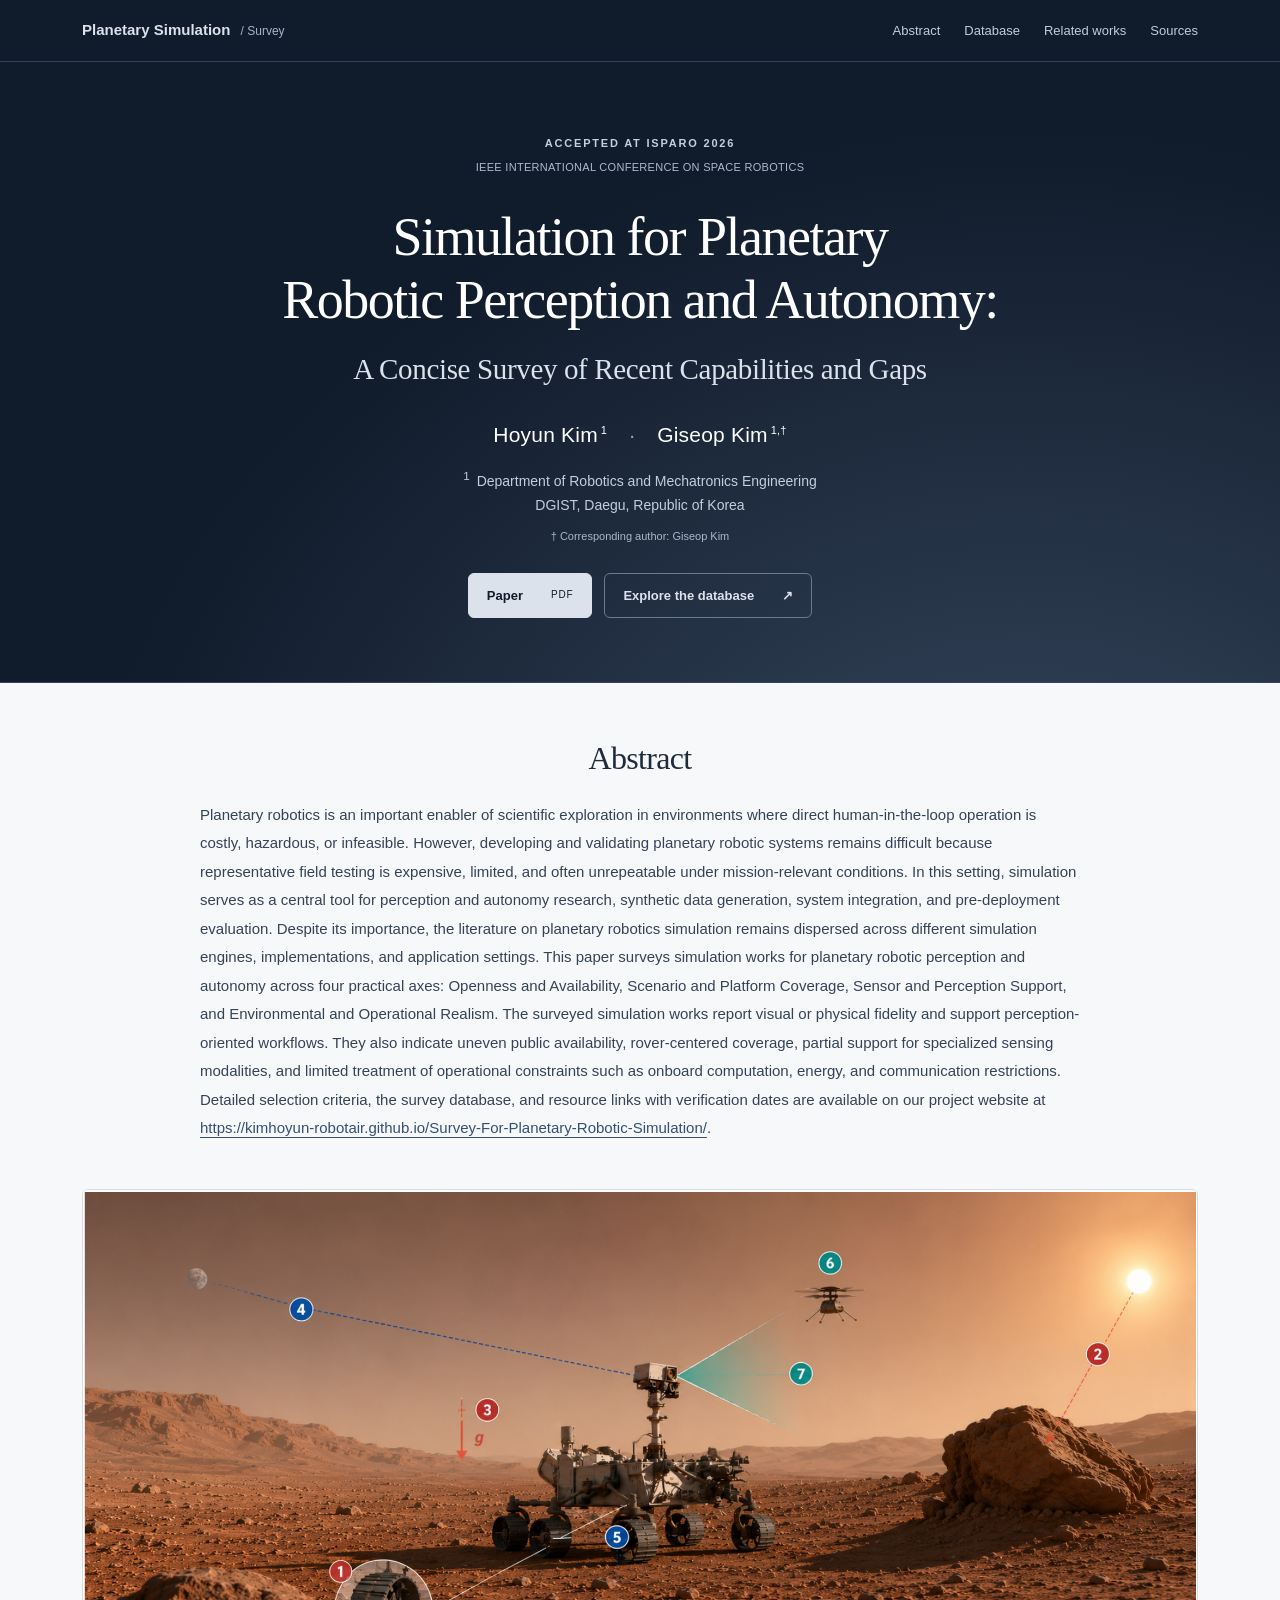
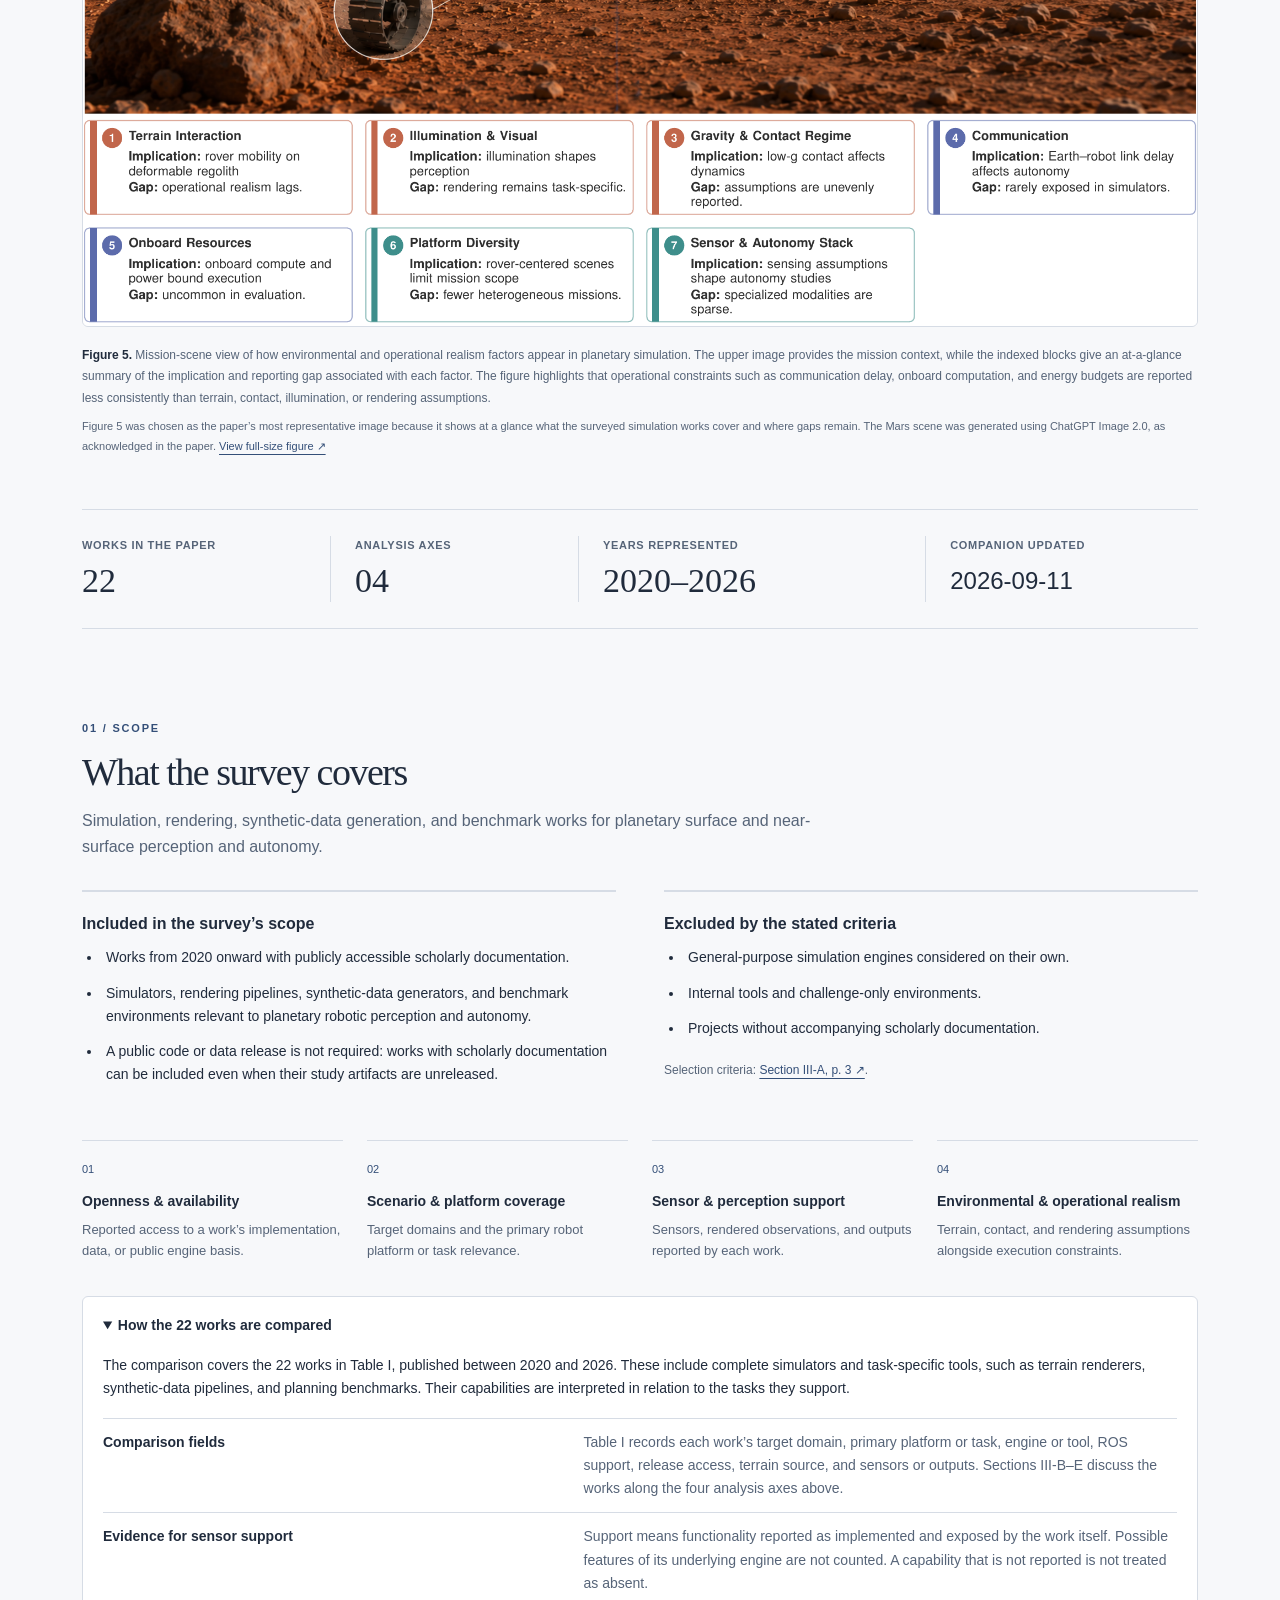
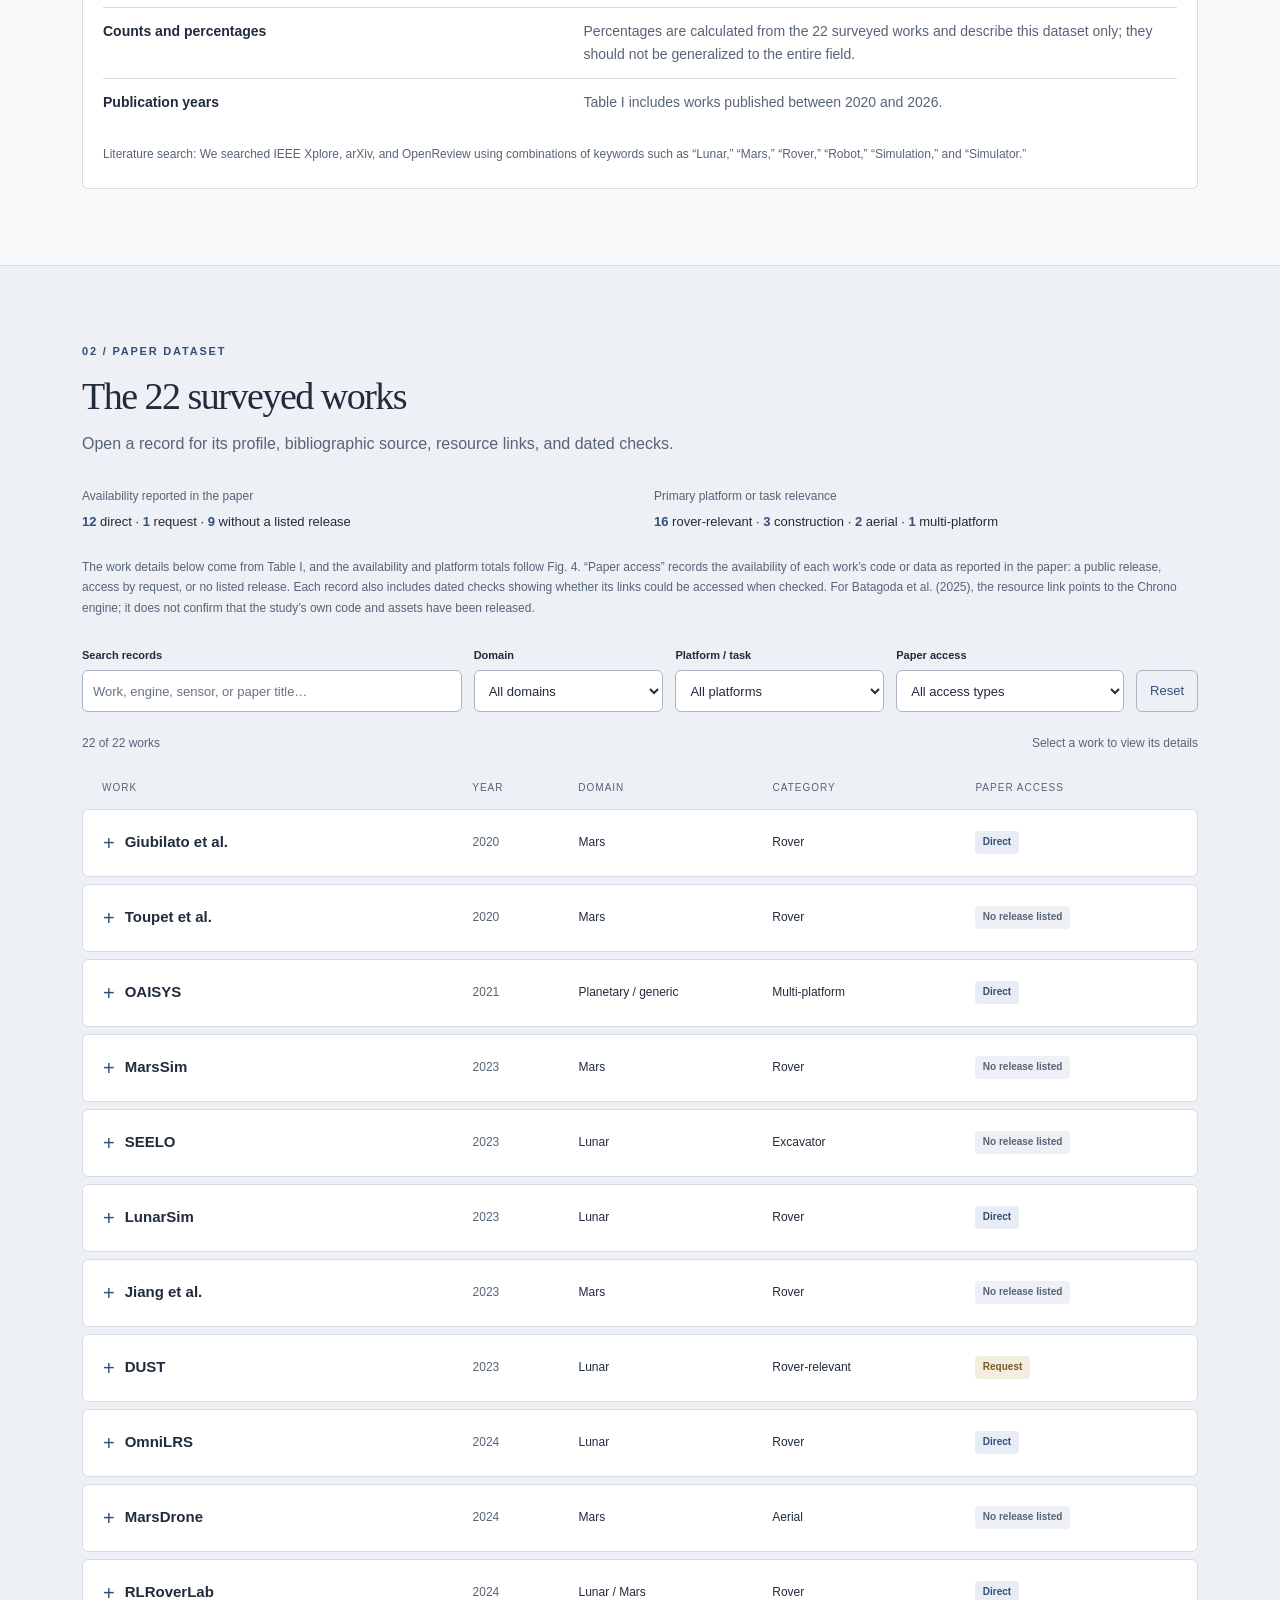
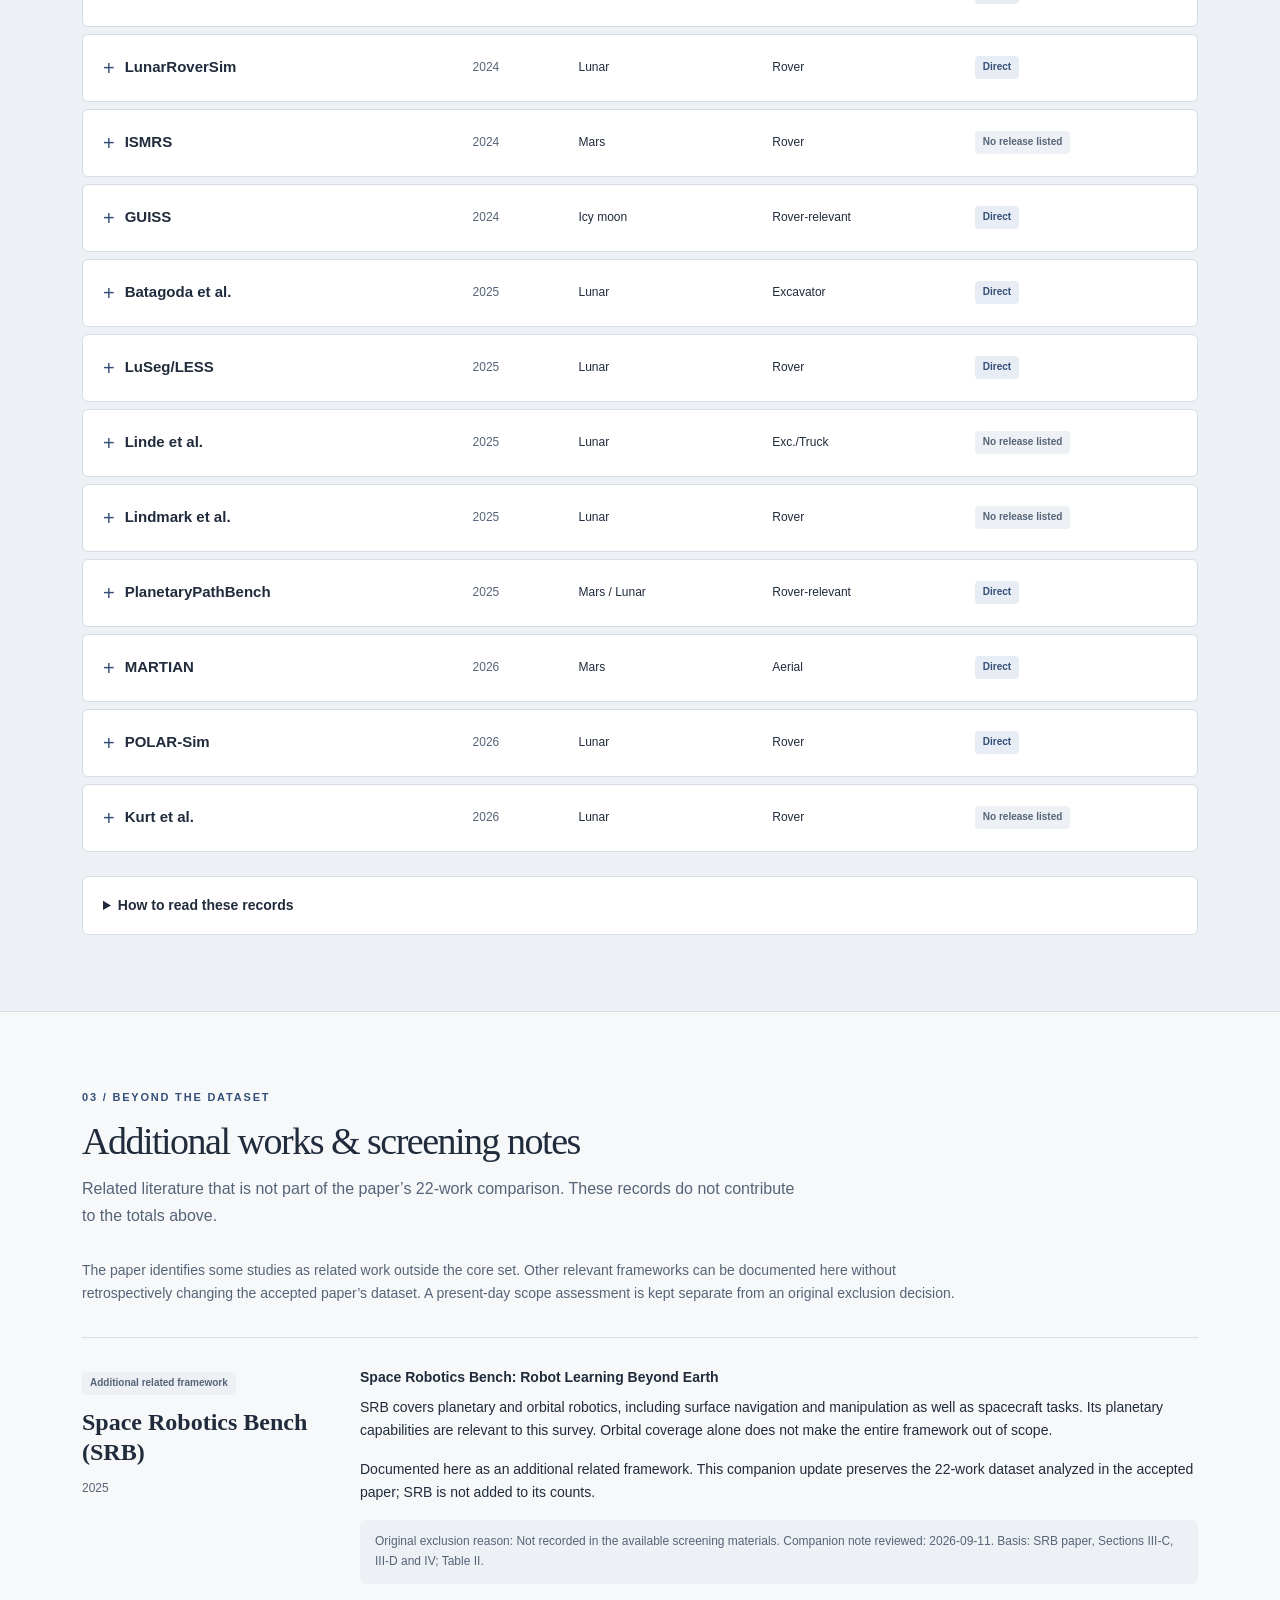
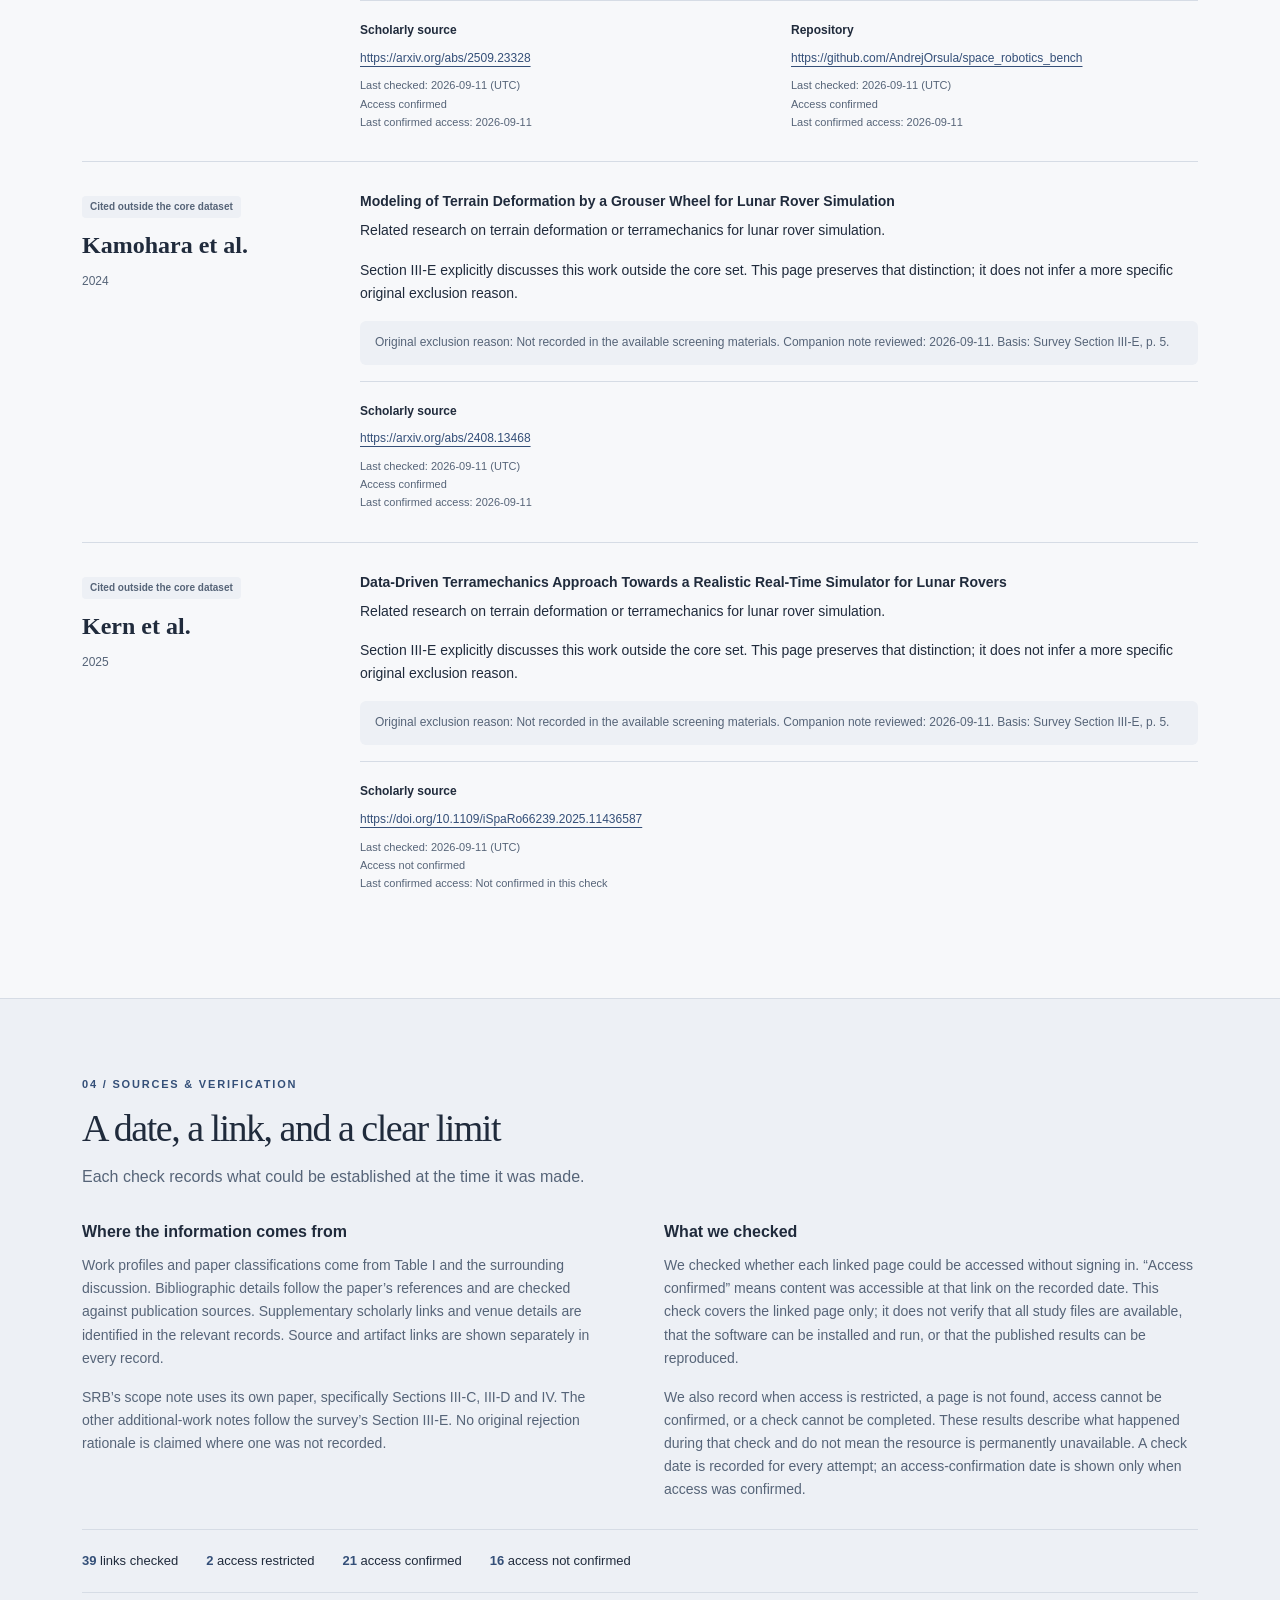
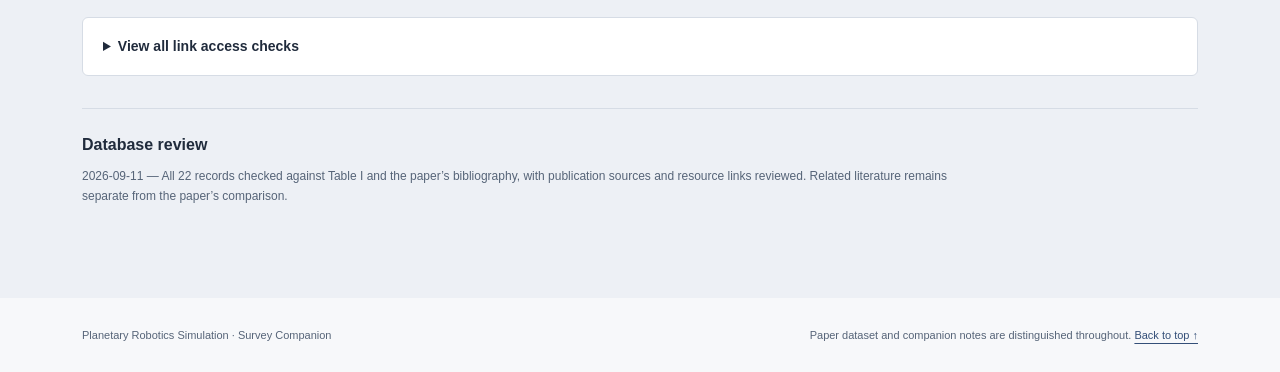
==== commit 605ee7a6: "Add some details to the explanation(3)" ====
--- a/index.html
+++ b/index.html
@@ -54,10 +54,10 @@
         <dl class="method-fields">
           <div><dt>Comparison fields</dt><dd>Table I records each work’s target domain, primary platform or task, engine or tool, ROS support, release access, terrain source, and sensors or outputs. Sections III-B–E discuss the works along the four analysis axes above.</dd></div>
           <div><dt>Evidence for sensor support</dt><dd>Support means functionality reported as implemented and exposed by the work itself. Possible features of its underlying engine are not counted. A capability that is not reported is not treated as absent.</dd></div>
-          <div><dt>Counts and percentages</dt><dd>Each work is counted once in the availability and primary platform or task distributions. Percentages use these 22 works as the denominator and describe this selected set; they do not estimate prevalence across the entire field.</dd></div>
-          <div><dt>Publication years and resource checks</dt><dd>The 2020–2026 range describes the publication years represented in Table I, not a literature-search cutoff. Resource-check dates on this page show when links were checked for the companion update.</dd></div>
+          <div><dt>Counts and percentages</dt><dd>Percentages are calculated from the 22 surveyed works and describe this dataset only; they should not be generalized to the entire field.</dd></div>
+          <div><dt>Publication years</dt><dd>Table I includes works published between 2020 and 2026.</dd></div>
         </dl>
-        <p class="caption">Search-history limitation: the paper does not specify the search databases, exact queries, search or screening dates, candidate counts, individual exclusion decisions, or original resource-check dates.</p>
+        <p class="caption">Literature search: We searched IEEE Xplore, arXiv, and OpenReview using combinations of keywords such as “Lunar,” “Mars,” “Rover,” “Robot,” “Simulation,” and “Simulator.”</p>
       </div></details>
     </section>
     <section class="database-section" id="database" aria-labelledby="database-title"><div class="section-shell">
@@ -110,7 +110,7 @@
       <div class="verification-grid"><div><h3>Where the information comes from</h3><p>Work profiles and paper classifications come from Table I and the surrounding discussion. Bibliographic details follow the paper’s references and are checked against publication sources. Supplementary scholarly links and venue details are identified in the relevant records. Source and artifact links are shown separately in every record.</p><p>SRB’s scope note uses its own paper, specifically Sections III-C, III-D and IV. The other additional-work notes follow the survey’s Section III-E. No original rejection rationale is claimed where one was not recorded.</p></div><div><h3>What we checked</h3><p>We checked whether each linked page could be accessed without signing in. “Access confirmed” means content was accessible at that link on the recorded date. This check covers the linked page only; it does not verify that all study files are available, that the software can be installed and run, or that the published results can be reproduced.</p><p>We also record when access is restricted, a page is not found, access cannot be confirmed, or a check cannot be completed. These results describe what happened during that check and do not mean the resource is permanently unavailable. A check date is recorded for every attempt; an access-confirmation date is shown only when access was confirmed.</p></div></div>
       <div class="check-summary"><p><strong>39</strong> links checked</p><p><strong>2</strong> access restricted</p><p><strong>21</strong> access confirmed</p><p><strong>16</strong> access not confirmed</p></div>
       <details class="method-note"><summary>View all link access checks</summary><div class="table-scroll" tabindex="0" role="region" aria-label="Link access checks"><table class="check-table"><caption>Access checks for publication and study-resource links. Dates are UTC.</caption><thead><tr><th scope="col">Resource</th><th scope="col">Checked</th><th scope="col">Result</th><th scope="col">Access confirmed on</th></tr></thead><tbody><tr><td><a href="https://arxiv.org/abs/2408.13468">https://arxiv.org/abs/2408.13468</a></td><td><time datetime="2026-09-11T05:02:22+00:00">2026-09-11</time></td><td>Access confirmed</td><td>2026-09-11</td></tr><tr><td><a href="https://arxiv.org/abs/2505.22091">https://arxiv.org/abs/2505.22091</a></td><td><time datetime="2026-09-11T05:02:22+00:00">2026-09-11</time></td><td>Access confirmed</td><td>2026-09-11</td></tr><tr><td><a href="https://arxiv.org/abs/2509.12367">https://arxiv.org/abs/2509.12367</a></td><td><time datetime="2026-09-11T05:02:22+00:00">2026-09-11</time></td><td>Access confirmed</td><td>2026-09-11</td></tr><tr><td><a href="https://arxiv.org/abs/2509.23328">https://arxiv.org/abs/2509.23328</a></td><td><time datetime="2026-09-11T05:02:22+00:00">2026-09-11</time></td><td>Access confirmed</td><td>2026-09-11</td></tr><tr><td><a href="https://arxiv.org/abs/2512.21438">https://arxiv.org/abs/2512.21438</a></td><td><time datetime="2026-09-11T05:02:22+00:00">2026-09-11</time></td><td>Access confirmed</td><td>2026-09-11</td></tr><tr><td><a href="https://arxiv.org/abs/2605.29647">https://arxiv.org/abs/2605.29647</a></td><td><time datetime="2026-09-11T05:02:22+00:00">2026-09-11</time></td><td>Access confirmed</td><td>2026-09-11</td></tr><tr><td><a href="https://doi.org/10.1109/AERO47225.2020.9172345">https://doi.org/10.1109/AERO47225.2020.9172345</a></td><td><time datetime="2026-09-11T05:02:22+00:00">2026-09-11</time></td><td>Access not confirmed</td><td>Not confirmed</td></tr><tr><td><a href="https://doi.org/10.1109/AERO55745.2023.10115607">https://doi.org/10.1109/AERO55745.2023.10115607</a></td><td><time datetime="2026-09-11T05:02:22+00:00">2026-09-11</time></td><td>Access not confirmed</td><td>Not confirmed</td></tr><tr><td><a href="https://doi.org/10.1109/AERO58975.2024.10521330">https://doi.org/10.1109/AERO58975.2024.10521330</a></td><td><time datetime="2026-09-11T05:02:22+00:00">2026-09-11</time></td><td>Access not confirmed</td><td>Not confirmed</td></tr><tr><td><a href="https://doi.org/10.1109/AERO63441.2025.11068496">https://doi.org/10.1109/AERO63441.2025.11068496</a></td><td><time datetime="2026-09-11T05:02:22+00:00">2026-09-11</time></td><td>Access not confirmed</td><td>Not confirmed</td></tr><tr><td><a href="https://doi.org/10.1109/CACRE62362.2024.10634867">https://doi.org/10.1109/CACRE62362.2024.10634867</a></td><td><time datetime="2026-09-11T05:02:22+00:00">2026-09-11</time></td><td>Access not confirmed</td><td>Not confirmed</td></tr><tr><td><a href="https://doi.org/10.1109/ICRA57147.2024.10610026">https://doi.org/10.1109/ICRA57147.2024.10610026</a></td><td><time datetime="2026-09-11T05:02:23+00:00">2026-09-11</time></td><td>Access not confirmed</td><td>Not confirmed</td></tr><tr><td><a href="https://doi.org/10.1109/IROS51168.2021.9636644">https://doi.org/10.1109/IROS51168.2021.9636644</a></td><td><time datetime="2026-09-11T05:02:23+00:00">2026-09-11</time></td><td>Access not confirmed</td><td>Not confirmed</td></tr><tr><td><a href="https://doi.org/10.1109/IROS55552.2023.10342005">https://doi.org/10.1109/IROS55552.2023.10342005</a></td><td><time datetime="2026-09-11T05:02:23+00:00">2026-09-11</time></td><td>Access not confirmed</td><td>Not confirmed</td></tr><tr><td><a href="https://doi.org/10.1109/IROS60139.2025.11246916">https://doi.org/10.1109/IROS60139.2025.11246916</a></td><td><time datetime="2026-09-11T05:02:23+00:00">2026-09-11</time></td><td>Access not confirmed</td><td>Not confirmed</td></tr><tr><td><a href="https://doi.org/10.1109/MAES.2025.3617426">https://doi.org/10.1109/MAES.2025.3617426</a></td><td><time datetime="2026-09-11T05:02:23+00:00">2026-09-11</time></td><td>Access not confirmed</td><td>Not confirmed</td></tr><tr><td><a href="https://doi.org/10.1109/MetroAeroSpace48742.2020.9160154">https://doi.org/10.1109/MetroAeroSpace48742.2020.9160154</a></td><td><time datetime="2026-09-11T05:02:23+00:00">2026-09-11</time></td><td>Access not confirmed</td><td>Not confirmed</td></tr><tr><td><a href="https://doi.org/10.1109/ONCON60463.2023.10431105">https://doi.org/10.1109/ONCON60463.2023.10431105</a></td><td><time datetime="2026-09-11T05:02:23+00:00">2026-09-11</time></td><td>Access not confirmed</td><td>Not confirmed</td></tr><tr><td><a href="https://doi.org/10.1109/TAES.2022.3207705">https://doi.org/10.1109/TAES.2022.3207705</a></td><td><time datetime="2026-09-11T05:02:23+00:00">2026-09-11</time></td><td>Access not confirmed</td><td>Not confirmed</td></tr><tr><td><a href="https://doi.org/10.1109/aero58975.2024.10521439">https://doi.org/10.1109/aero58975.2024.10521439</a></td><td><time datetime="2026-09-11T05:02:23+00:00">2026-09-11</time></td><td>Access not confirmed</td><td>Not confirmed</td></tr><tr><td><a href="https://doi.org/10.1109/iSpaRo60631.2024.10687686">https://doi.org/10.1109/iSpaRo60631.2024.10687686</a></td><td><time datetime="2026-09-11T05:02:23+00:00">2026-09-11</time></td><td>Access not confirmed</td><td>Not confirmed</td></tr><tr><td><a href="https://doi.org/10.1109/iSpaRo66239.2025.11436587">https://doi.org/10.1109/iSpaRo66239.2025.11436587</a></td><td><time datetime="2026-09-11T05:02:24+00:00">2026-09-11</time></td><td>Access not confirmed</td><td>Not confirmed</td></tr><tr><td><a href="https://doi.org/10.21203/rs.3.rs-4851864/v1">https://doi.org/10.21203/rs.3.rs-4851864/v1</a></td><td><time datetime="2026-09-11T05:02:24+00:00">2026-09-11</time></td><td>Access confirmed</td><td>2026-09-11</td></tr><tr><td><a href="https://doi.org/10.3390/app132212401">https://doi.org/10.3390/app132212401</a></td><td><time datetime="2026-09-11T05:02:24+00:00">2026-09-11</time></td><td>Access restricted</td><td>Not confirmed</td></tr><tr><td><a href="https://github.com/AndrejOrsula/space_robotics_bench">https://github.com/AndrejOrsula/space_robotics_bench</a></td><td><time datetime="2026-09-11T05:02:24+00:00">2026-09-11</time></td><td>Access confirmed</td><td>2026-09-11</td></tr><tr><td><a href="https://github.com/DLR-RM/oaisys">https://github.com/DLR-RM/oaisys</a></td><td><time datetime="2026-09-11T05:02:24+00:00">2026-09-11</time></td><td>Access confirmed</td><td>2026-09-11</td></tr><tr><td><a href="https://github.com/MorpheusPD/MarsSim">https://github.com/MorpheusPD/MarsSim</a></td><td><time datetime="2026-09-11T05:02:24+00:00">2026-09-11</time></td><td>Access confirmed</td><td>2026-09-11</td></tr><tr><td><a href="https://github.com/OmniLRS/OmniLRS">https://github.com/OmniLRS/OmniLRS</a></td><td><time datetime="2026-09-11T05:02:24+00:00">2026-09-11</time></td><td>Access confirmed</td><td>2026-09-11</td></tr><tr><td><a href="https://github.com/PUTvision/LunarSim">https://github.com/PUTvision/LunarSim</a></td><td><time datetime="2026-09-11T05:02:24+00:00">2026-09-11</time></td><td>Access confirmed</td><td>2026-09-11</td></tr><tr><td><a href="https://github.com/abmoRobotics/RLRoverLab">https://github.com/abmoRobotics/RLRoverLab</a></td><td><time datetime="2026-09-11T05:02:24+00:00">2026-09-11</time></td><td>Access confirmed</td><td>2026-09-11</td></tr><tr><td><a href="https://github.com/assawayut/LunarRoverSim">https://github.com/assawayut/LunarRoverSim</a></td><td><time datetime="2026-09-11T05:02:25+00:00">2026-09-11</time></td><td>Access confirmed</td><td>2026-09-11</td></tr><tr><td><a href="https://github.com/mchancan/PlanetaryPathBench">https://github.com/mchancan/PlanetaryPathBench</a></td><td><time datetime="2026-09-11T05:02:25+00:00">2026-09-11</time></td><td>Access confirmed</td><td>2026-09-11</td></tr><tr><td><a href="https://github.com/nasa-jpl/guiss">https://github.com/nasa-jpl/guiss</a></td><td><time datetime="2026-09-11T05:02:25+00:00">2026-09-11</time></td><td>Access confirmed</td><td>2026-09-11</td></tr><tr><td><a href="https://github.com/nasa-jpl/martian">https://github.com/nasa-jpl/martian</a></td><td><time datetime="2026-09-11T05:02:25+00:00">2026-09-11</time></td><td>Access confirmed</td><td>2026-09-11</td></tr><tr><td><a href="https://github.com/nubot-nudt/LuSeg">https://github.com/nubot-nudt/LuSeg</a></td><td><time datetime="2026-09-11T05:02:25+00:00">2026-09-11</time></td><td>Access confirmed</td><td>2026-09-11</td></tr><tr><td><a href="https://github.com/projectchrono/chrono">https://github.com/projectchrono/chrono</a></td><td><time datetime="2026-09-11T05:02:26+00:00">2026-09-11</time></td><td>Access confirmed</td><td>2026-09-11</td></tr><tr><td><a href="https://github.com/uwsbel/POLAR-Sim">https://github.com/uwsbel/POLAR-Sim</a></td><td><time datetime="2026-09-11T05:02:26+00:00">2026-09-11</time></td><td>Access confirmed</td><td>2026-09-11</td></tr><tr><td><a href="https://software.nasa.gov/software/MSC-27522-1">https://software.nasa.gov/software/MSC-27522-1</a></td><td><time datetime="2026-09-11T05:02:26+00:00">2026-09-11</time></td><td>Access confirmed</td><td>2026-09-11</td></tr><tr><td><a href="https://openreview.net/pdf?id=YdtCNcDCIV">https://openreview.net/pdf?id=YdtCNcDCIV</a></td><td><time datetime="2026-09-11T05:06:20+00:00">2026-09-11</time></td><td>Access restricted</td><td>Not confirmed</td></tr></tbody></table></div></details>
-      <div class="update-note"><h3>Database review</h3><p><time datetime="2026-09-11">2026-09-11</time> — All 22 records checked against Table I and the paper’s bibliography, with publication sources and resource links reviewed. Related literature remains separate from the paper’s comparison. Historical search and screening records remain unspecified where the paper does not provide them.</p></div>
+      <div class="update-note"><h3>Database review</h3><p><time datetime="2026-09-11">2026-09-11</time> — All 22 records checked against Table I and the paper’s bibliography, with publication sources and resource links reviewed. Related literature remains separate from the paper’s comparison.</p></div>
     </div></section>
   </main>
   <footer class="section-shell"><p>Planetary Robotics Simulation · Survey Companion</p><p>Paper dataset and companion notes are distinguished throughout. <a href="#overview">Back to top ↑</a></p></footer>
